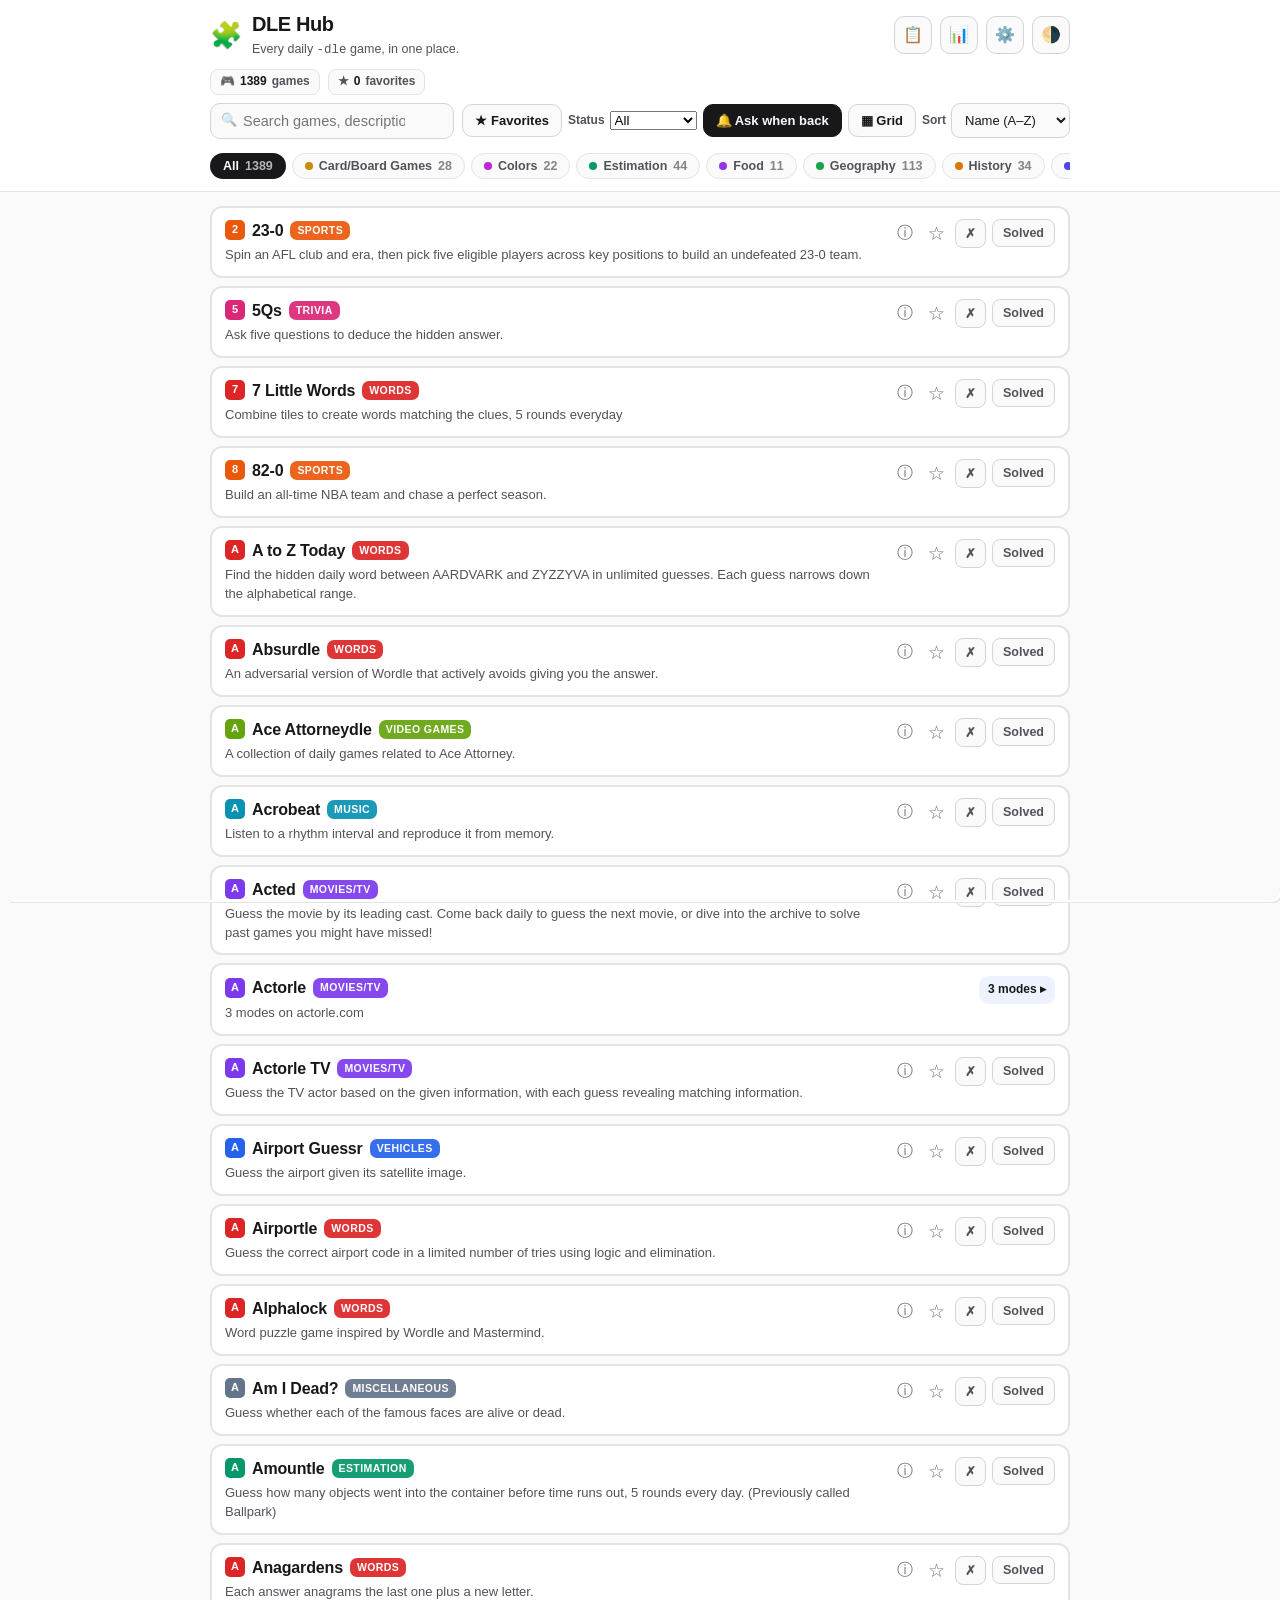
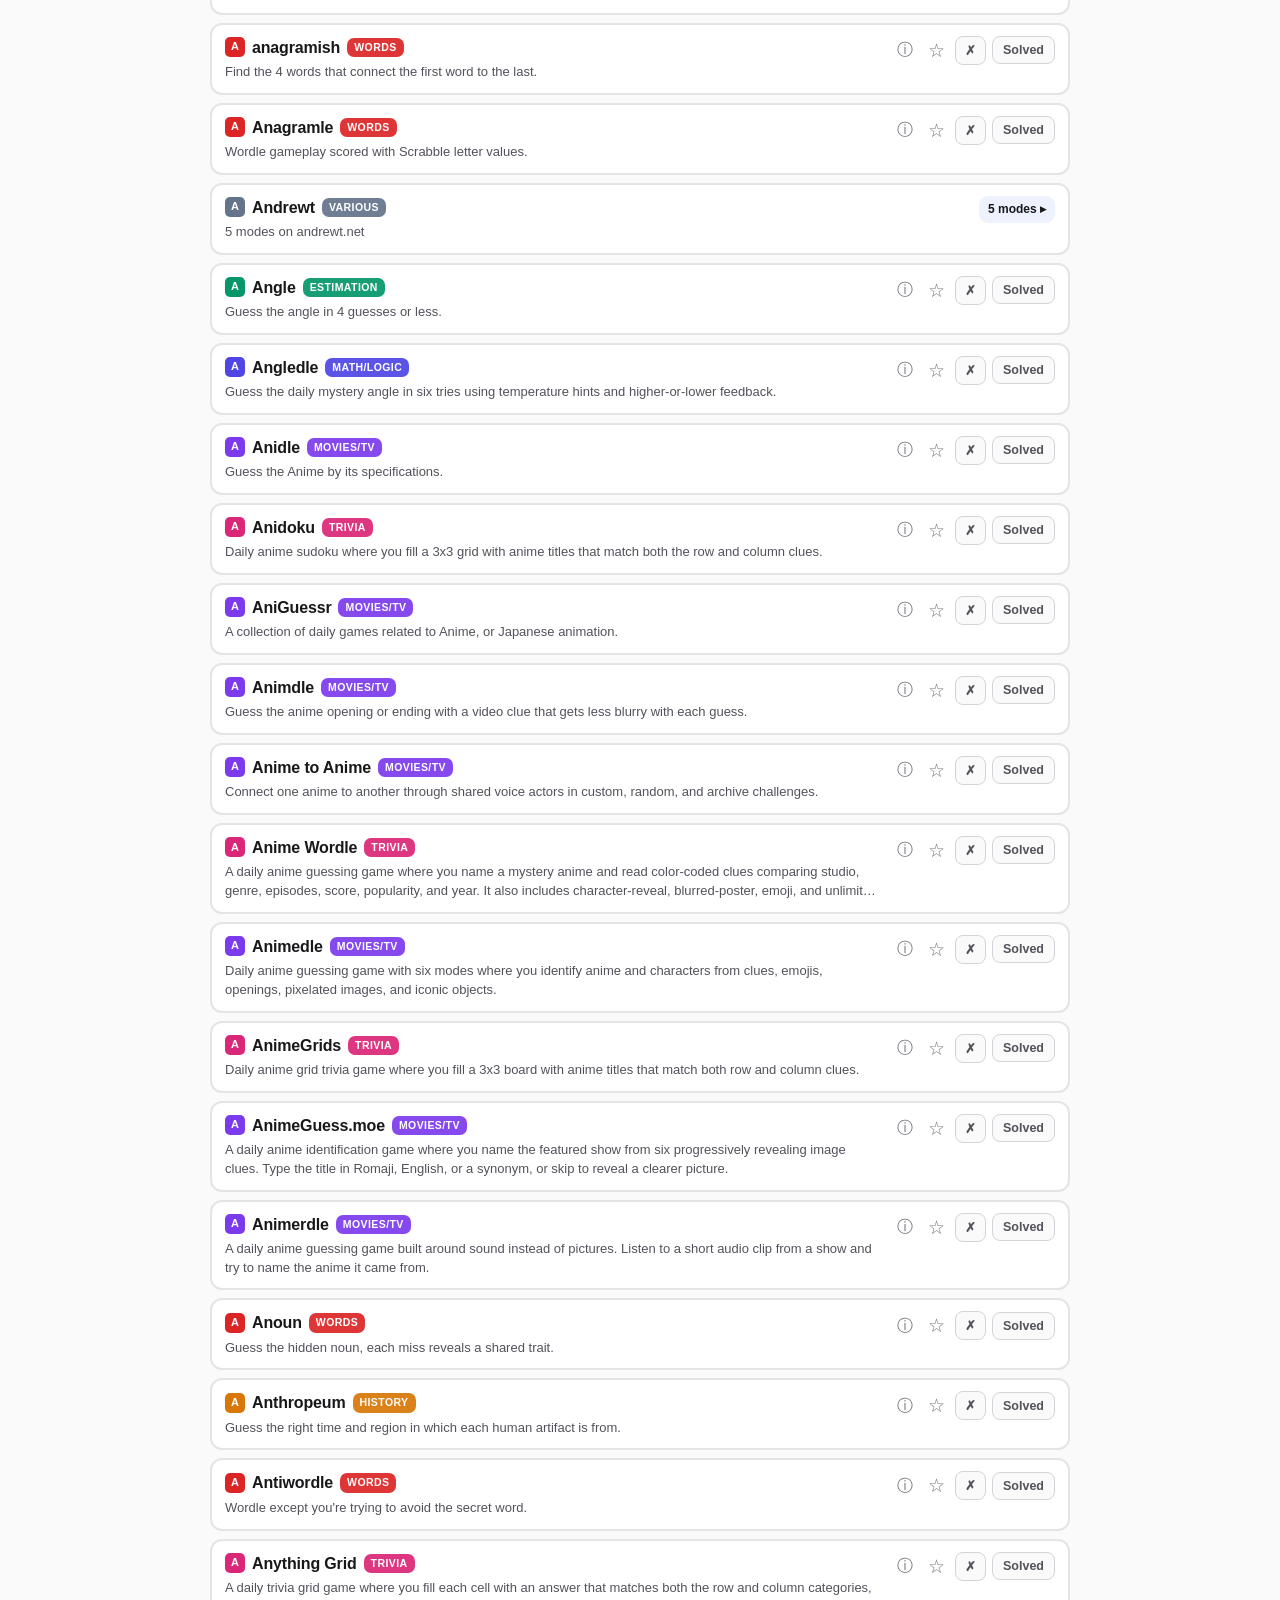
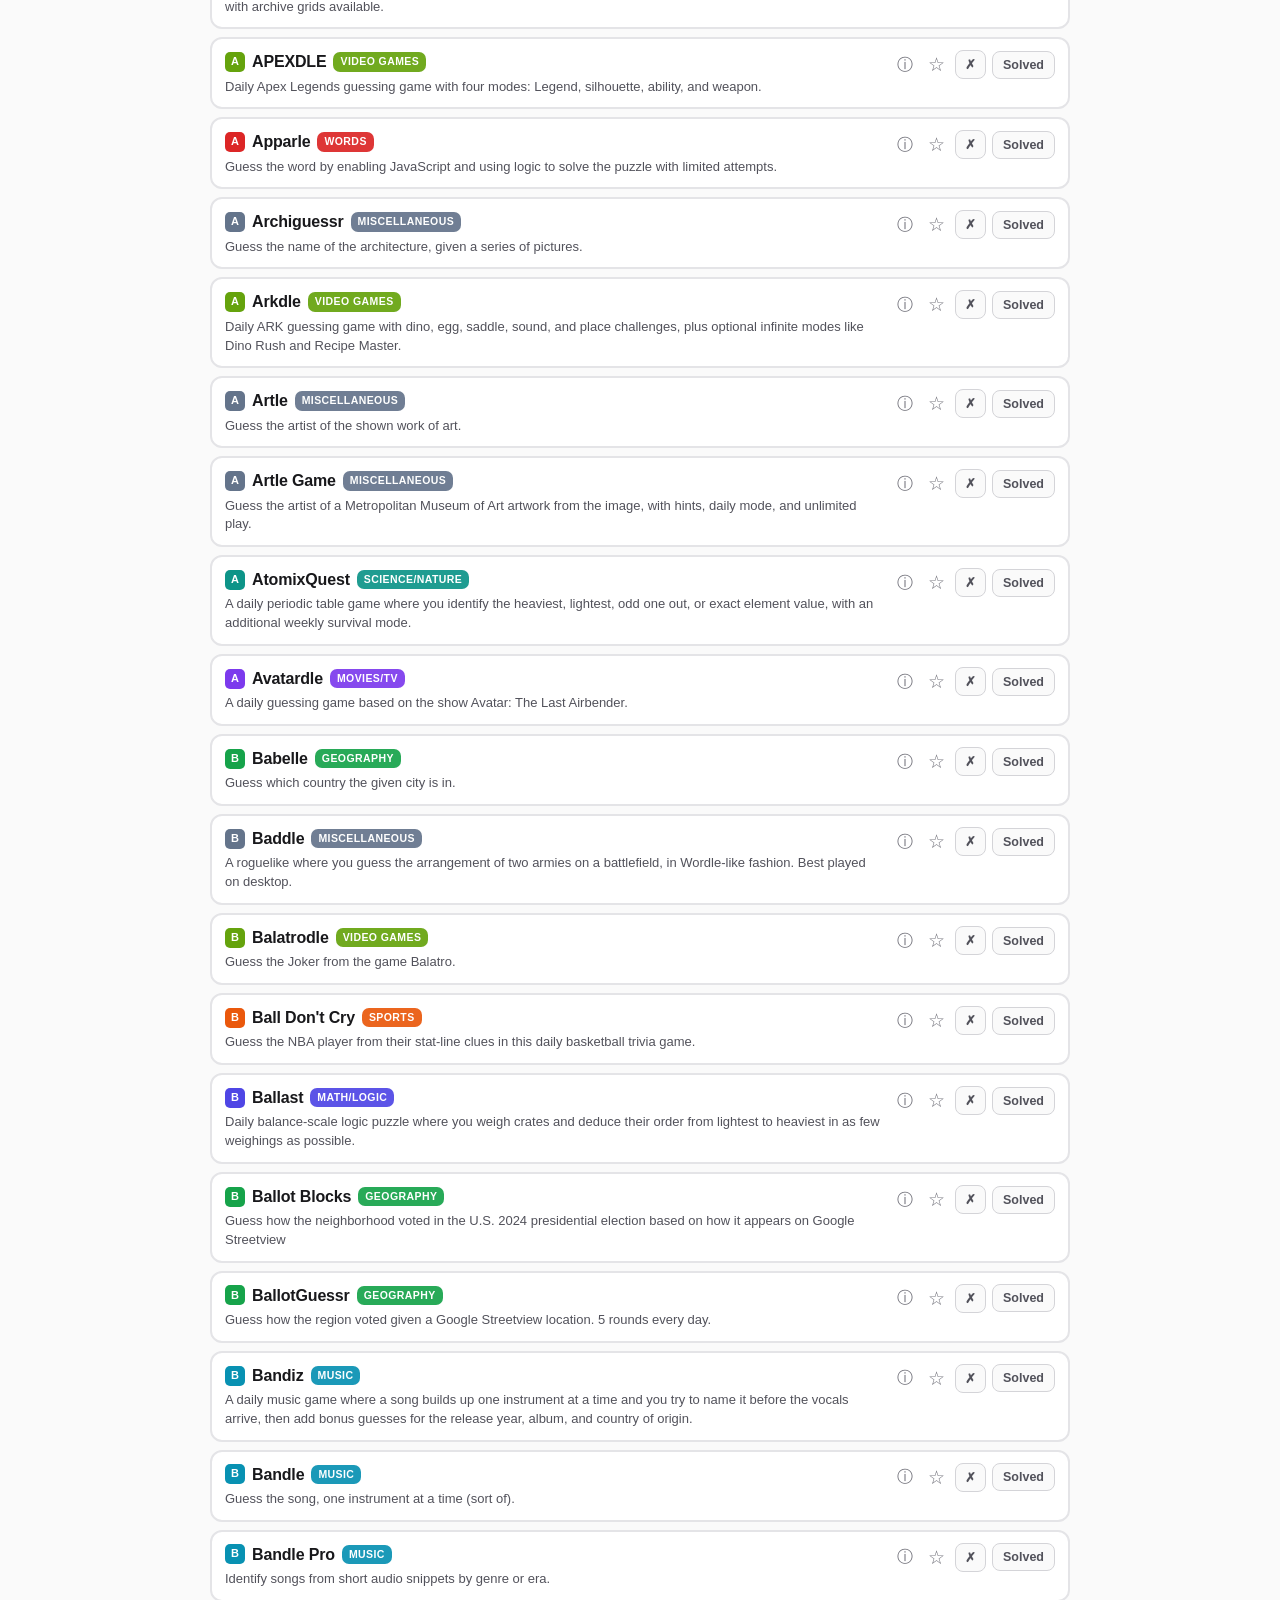
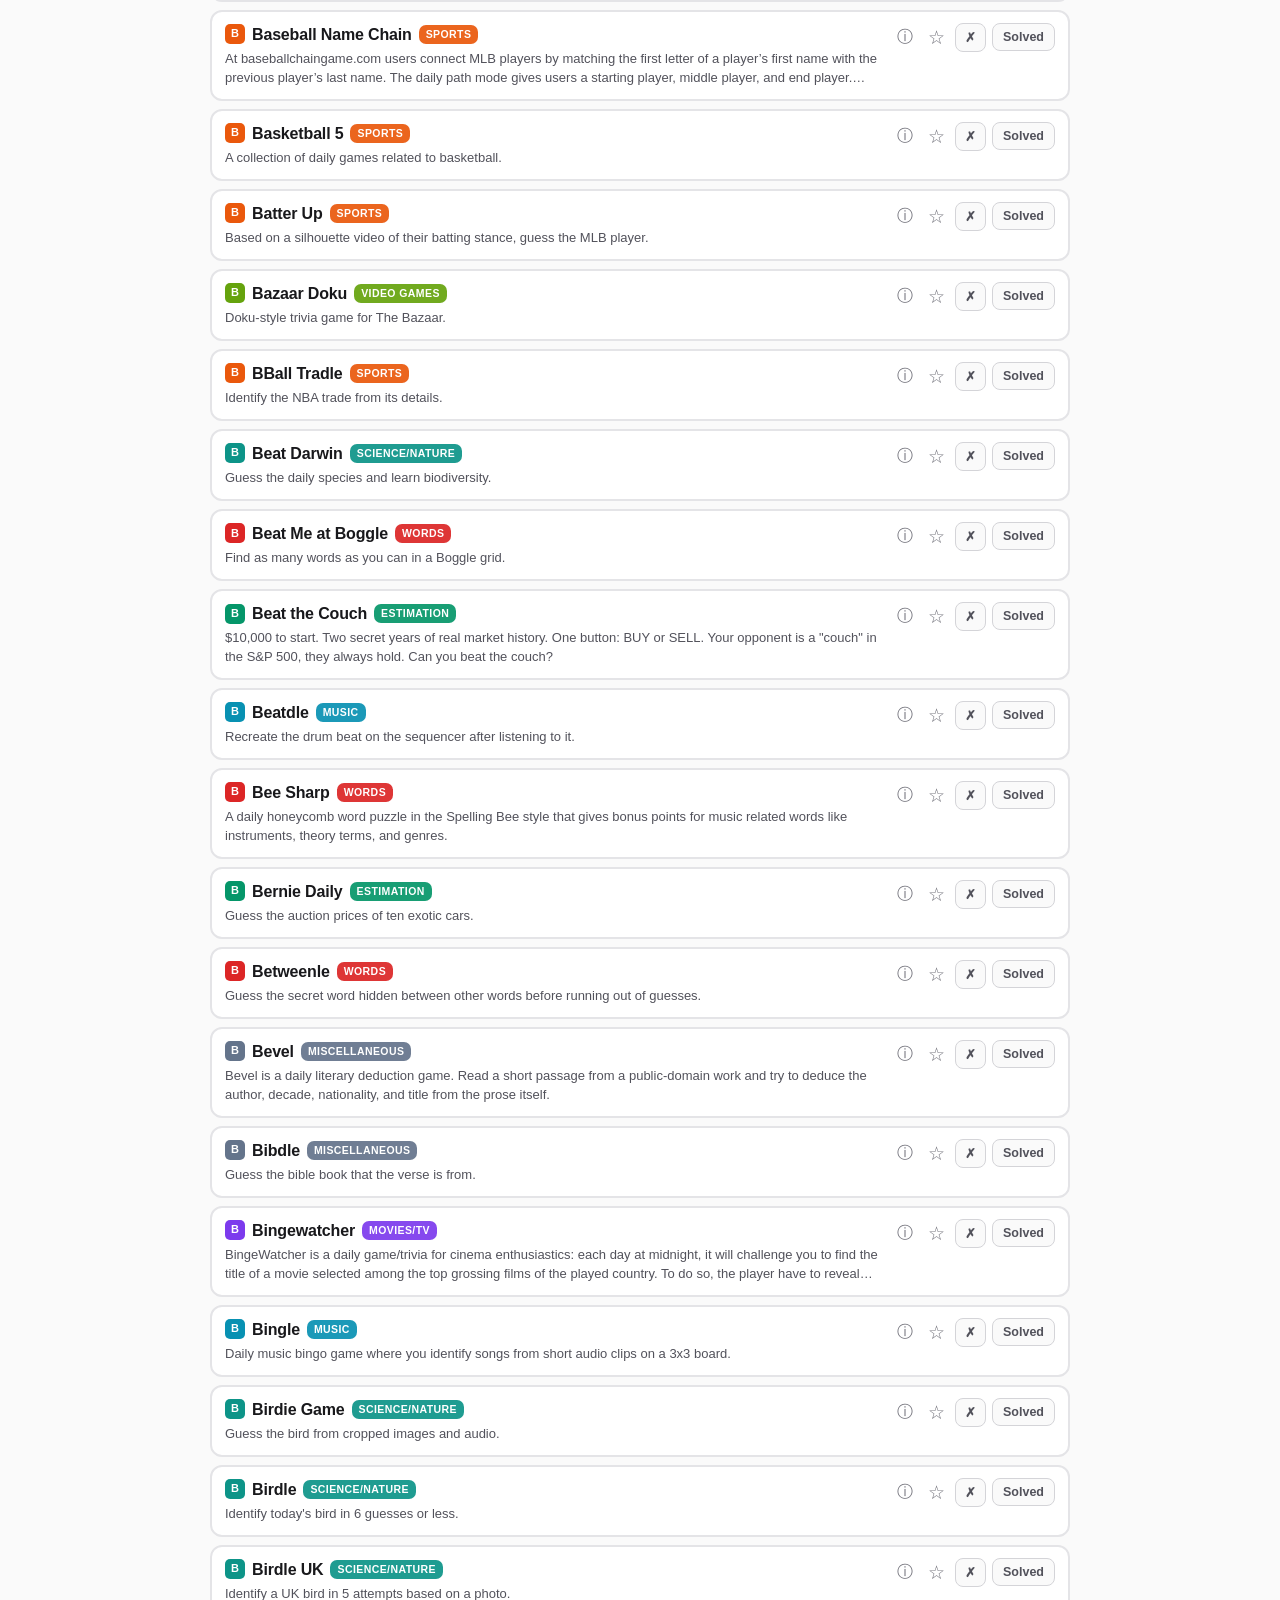
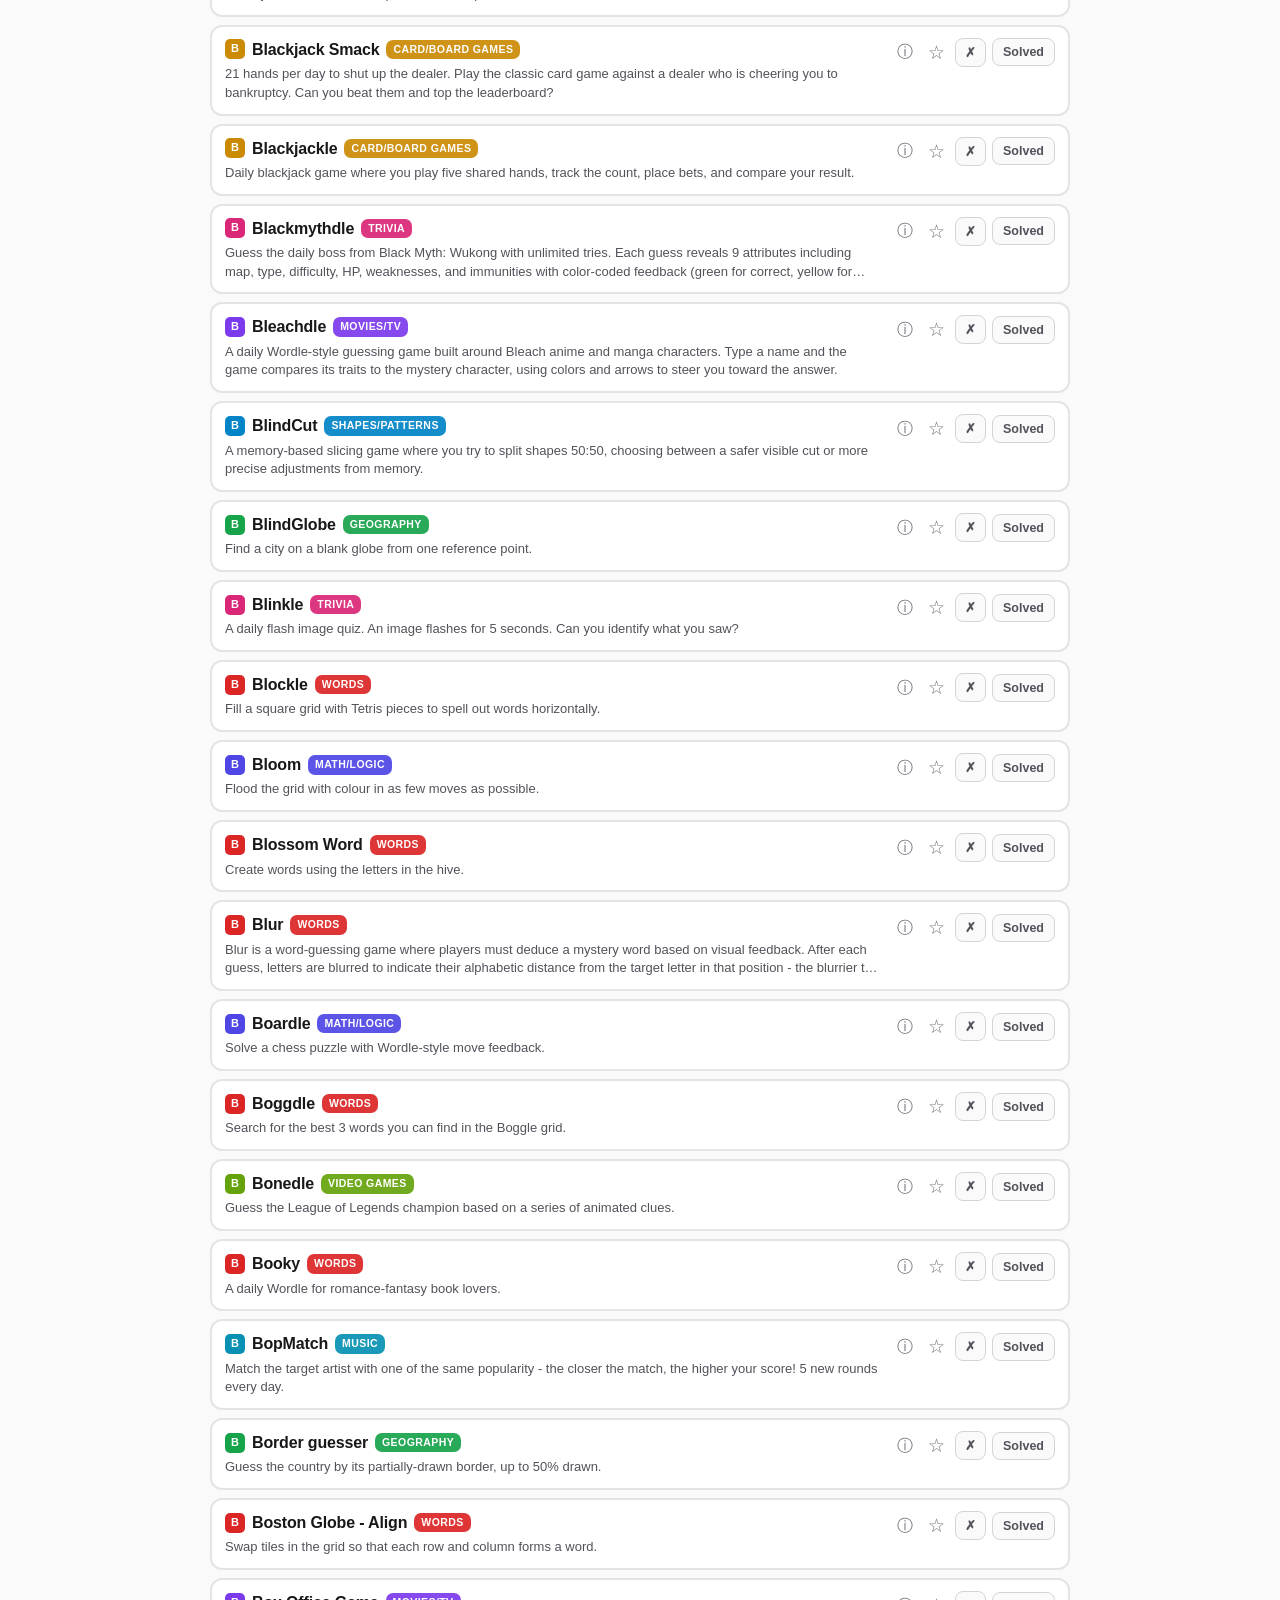
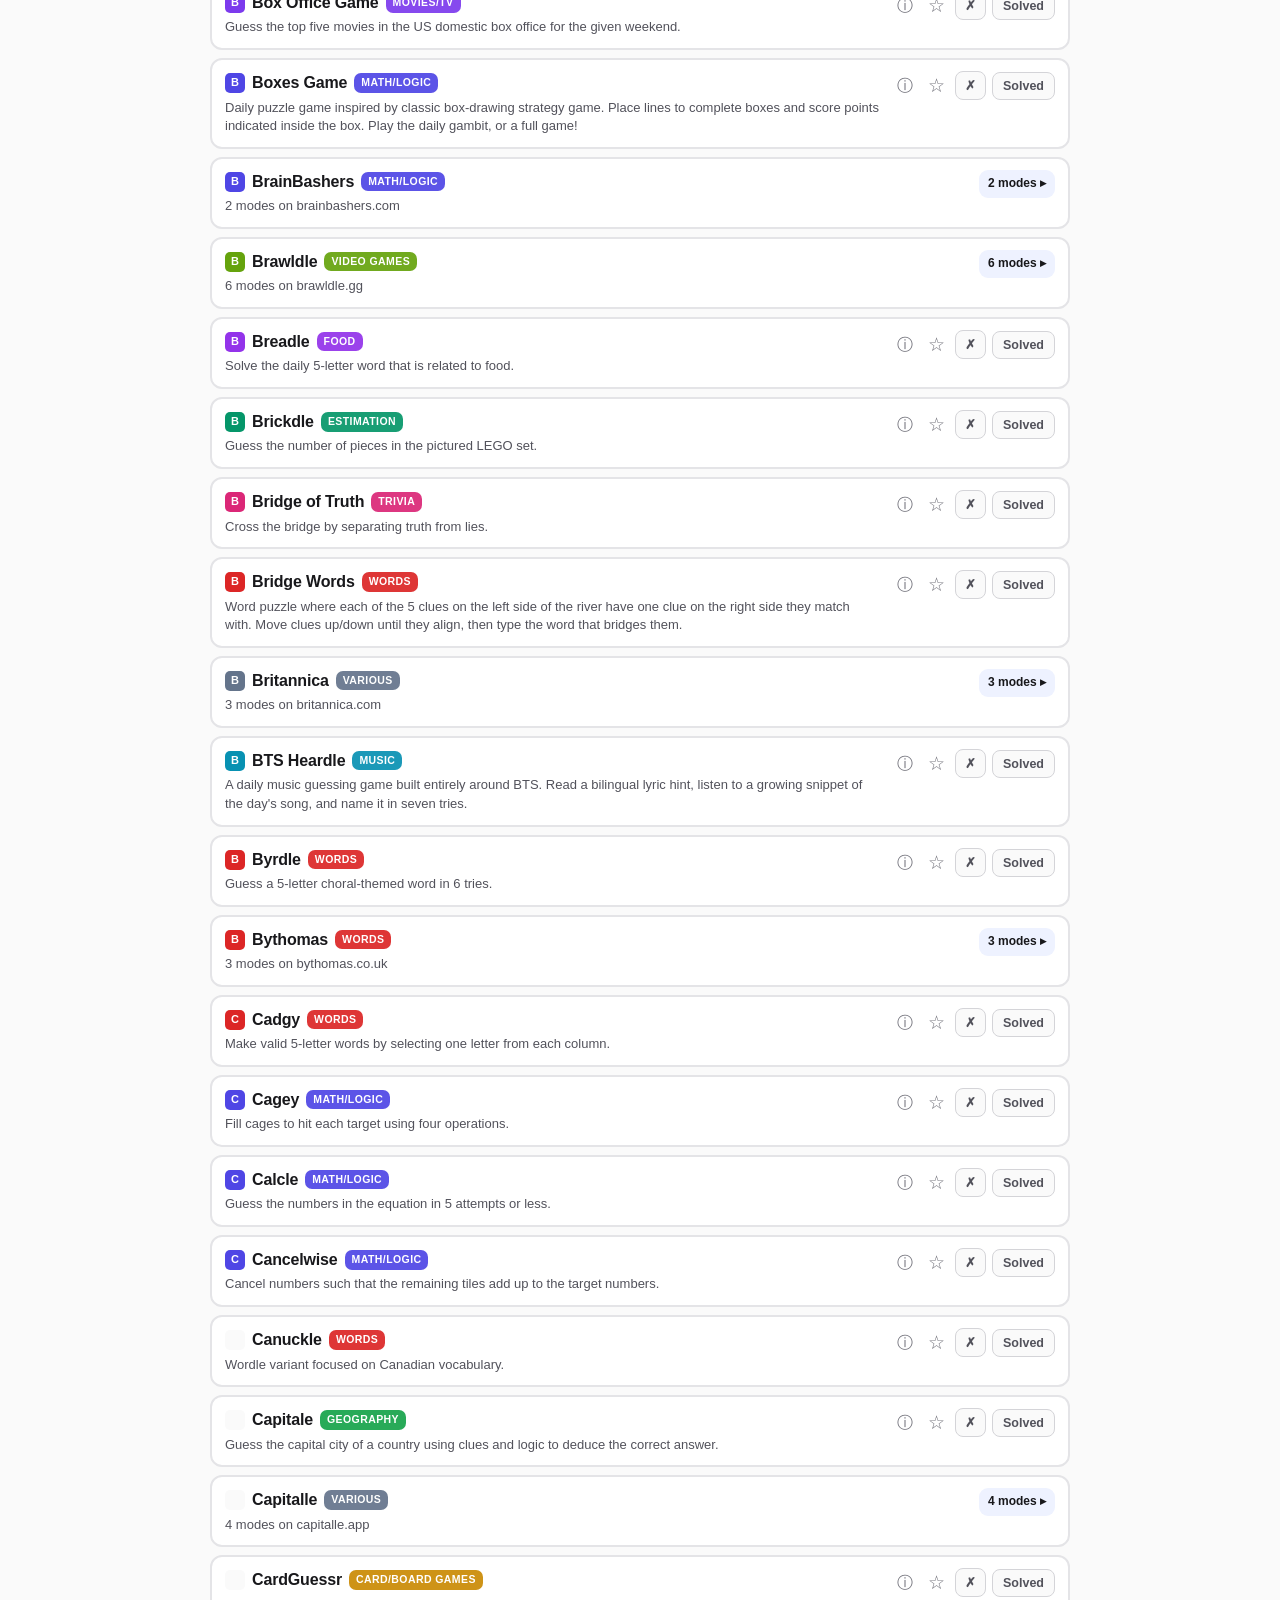
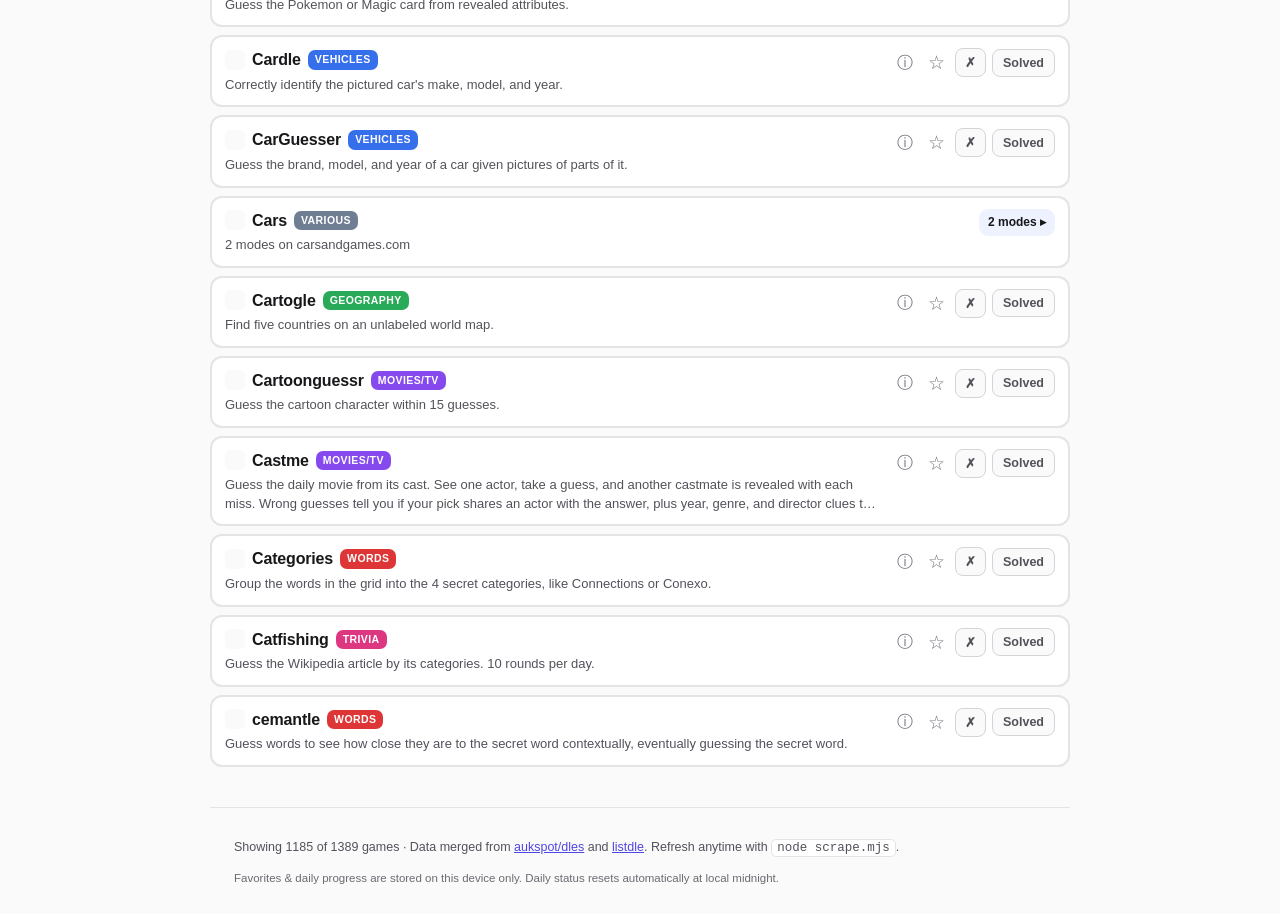
==== index.html @ a0456f0b "Add multi-mode game support and per-game result types Games with multiple internal daily modes (e.g." ====
<!DOCTYPE html>
<html lang="en" data-theme="auto">
<head>
  <meta charset="UTF-8" />
  <meta name="viewport" content="width=device-width, initial-scale=1.0" />
  <title>DLE Hub — your daily -dle games</title>
  <meta name="description" content="A searchable, favoritable hub of every daily -dle game. Track what you've played today." />
  <link rel="stylesheet" href="styles.css" />
  <link rel="icon" href="data:image/svg+xml,%3Csvg xmlns='http://www.w3.org/2000/svg' viewBox='0 0 100 100'%3E%3Ctext y='.9em' font-size='90'%3E%F0%9F%A7%A9%3C/text%3E%3C/svg%3E" />
  <!-- PWA -->
  <link rel="manifest" href="manifest.webmanifest" />
  <meta name="theme-color" content="#6d4aff" />
  <meta name="apple-mobile-web-app-capable" content="yes" />
  <meta name="apple-mobile-web-app-title" content="DLE Hub" />
  <link rel="apple-touch-icon" href="icon.svg" />
</head>
<body>
  <header class="app-header">
    <div class="header-top">
      <div class="brand">
        <span class="brand-logo">🧩</span>
        <div>
          <h1>DLE Hub</h1>
          <p class="tagline">Every daily <span class="mono">-dle</span> game, in one place.</p>
        </div>
      </div>
      <div class="header-btns">
        <button id="accountBtn" class="icon-btn" title="Account / cloud sync" aria-label="Account" style="display:none">👤</button>
        <button id="pasteResult" class="icon-btn" title="Paste a game's share text to record it" aria-label="Paste result">📋</button>
        <button id="openStats" class="icon-btn" title="Your streaks & stats" aria-label="Stats">📊</button>
        <button id="openSettings" class="icon-btn" title="Backup, import/export & shortcuts" aria-label="Settings">⚙️</button>
        <button id="themeToggle" class="icon-btn" title="Toggle light / dark" aria-label="Toggle theme">🌗</button>
      </div>
    </div>

    <div class="stats" id="stats" aria-live="polite"></div>

    <div class="toolbar">
      <div class="search-wrap">
        <span class="search-icon">🔍</span>
        <input id="search" type="search" placeholder="Search games, descriptions, categories…" autocomplete="off" spellcheck="false" />
        <button id="clearSearch" class="clear-btn" title="Clear" hidden>✕</button>
      </div>
      <div class="toggles">
        <button id="favFilter" class="toggle-btn" aria-pressed="false">★ Favorites</button>
        <button id="routineFilter" class="toggle-btn" aria-pressed="false" title="Show only your routine" hidden>🎯 Routine</button>
        <button id="playRoutine" class="toggle-btn" title="Open today's unplayed routine games" hidden>▶ Play routine</button>
        <label class="sort-wrap">
          <span>Status</span>
          <select id="statusFilter">
            <option value="all">All</option>
            <option value="todo">To-do</option>
            <option value="done">Completed</option>
          </select>
        </label>
        <button id="askReturn" class="toggle-btn" aria-pressed="true" title="When you return to this tab after opening a game, ask if you finished it">🔔 Ask when back</button>
        <button id="viewToggle" class="toggle-btn" title="Switch between list and grid" aria-label="Toggle view">▦ Grid</button>
        <label class="sort-wrap">
          <span>Sort</span>
          <select id="sort">
            <option value="name">Name (A–Z)</option>
            <option value="fav">Favorites first</option>
            <option value="popular">Most played</option>
            <option value="category">Category</option>
          </select>
        </label>
      </div>
    </div>

    <div class="chips" id="categoryChips"></div>
  </header>

  <main>
    <div id="grid" class="grid"></div>
    <div id="scrollSentinel" aria-hidden="true" hidden></div>
    <div id="emptyState" class="empty" hidden>
      <p class="empty-emoji">🕵️</p>
      <p>No games match your filters.</p>
      <button id="resetFilters" class="link-btn">Reset filters</button>
    </div>
  </main>

  <footer class="app-footer">
    <p>
      <span id="footerCount"></span> ·
      Data merged from <a href="https://dles.aukspot.com/" target="_blank" rel="noopener">aukspot/dles</a>
      and <a href="https://listdle.com/" target="_blank" rel="noopener">listdle</a>.
      Refresh anytime with <code>node scrape.mjs</code>.
    </p>
    <p class="fine">Favorites &amp; daily progress are stored on this device only. Daily status resets automatically at local midnight.</p>
  </footer>

  <!-- Generated dataset (window.GAMES_DATA). Lets the app run from file:// with no server. -->
  <script src="games.js"></script>
  <!-- Manual/scanned per-game overrides (window.GAMES_OVERRIDES): multi-mode games + result types. -->
  <script src="overrides.js"></script>
  <script src="app.js"></script>
  <!-- Optional cloud accounts + sync (no-op unless supabase-config.js is filled in). -->
  <script src="supabase-config.js"></script>
  <script type="module" src="sync.js"></script>
</body>
</html>
---- styles.css ----
/* ---------- Theme tokens (zinc/gray palette, listdle-style) ---------- */
:root {
  --bg: #fafafa;
  --bg-elev: #ffffff;
  --card: #ffffff;
  --text: #18181b;
  --text-dim: #52525b;
  --text-dimmer: #71717a;
  --border: #e4e4e7;
  --border-strong: #d4d4d8;
  --accent: #4f46e5;
  --accent-soft: #eef2ff;
  --star: #f5a623;
  --done: #16a34a;
  --done-soft: #f0fdf4;
  --col: 860px;
  --radius: 12px;
}
:root[data-theme="dark"] {
  --bg: #18181b;
  --bg-elev: #1f1f23;
  --card: #27272a;
  --text: #fafafa;
  --text-dim: #a1a1aa;
  --text-dimmer: #71717a;
  --border: #3f3f46;
  --border-strong: #52525b;
  --accent: #818cf8;
  --accent-soft: #26263a;
  --star: #ffb638;
  --done: #4ade80;
  --done-soft: #14251a;
}
@media (prefers-color-scheme: dark) {
  :root[data-theme="auto"] {
    --bg: #18181b; --bg-elev: #1f1f23; --card: #27272a;
    --text: #fafafa; --text-dim: #a1a1aa; --text-dimmer: #71717a;
    --border: #3f3f46; --border-strong: #52525b;
    --accent: #818cf8; --accent-soft: #26263a;
    --star: #ffb638; --done: #4ade80; --done-soft: #14251a;
  }
}

* { box-sizing: border-box; }
html { -webkit-text-size-adjust: 100%; }
body {
  margin: 0;
  font-family: -apple-system, BlinkMacSystemFont, "Segoe UI", Roboto, Helvetica, Arial, sans-serif;
  background: var(--bg);
  color: var(--text);
  line-height: 1.45;
  -webkit-font-smoothing: antialiased;
}
.mono { font-family: ui-monospace, SFMono-Regular, Menlo, Consolas, monospace; }

/* shared centered column */
.header-top, .stats, .toolbar, .chips, .grid, .empty { max-width: var(--col); margin-inline: auto; }

/* ---------- Header ---------- */
.app-header {
  position: sticky;
  top: 0;
  z-index: 20;
  background: var(--bg-elev); /* opaque: avoids per-frame backdrop-filter re-blur on scroll */
  border-bottom: 1px solid var(--border);
  padding: 10px clamp(12px, 4vw, 24px);
}
.header-top { display: flex; align-items: center; justify-content: space-between; gap: 12px; }
.brand { display: flex; align-items: center; gap: 10px; }
.brand-logo { font-size: 26px; line-height: 1; }
.brand h1 { margin: 0; font-size: 20px; font-weight: 800; letter-spacing: -0.02em; }
.tagline { margin: 1px 0 0; color: var(--text-dim); font-size: 12.5px; }

.stats { display: flex; flex-wrap: wrap; gap: 6px 8px; margin: 10px auto 2px; }
.stat {
  display: inline-flex; align-items: center; gap: 5px;
  background: var(--bg); border: 1px solid var(--border);
  border-radius: 8px; padding: 3px 9px; font-size: 12px; font-weight: 600; color: var(--text-dim);
}
.stat b { color: var(--text); font-variant-numeric: tabular-nums; }
.stat.progress b { color: var(--done); }

/* ---------- Toolbar ---------- */
.toolbar { display: flex; flex-wrap: wrap; gap: 8px; align-items: center; margin-top: 8px; }
.search-wrap { position: relative; flex: 1 1 240px; display: flex; align-items: center; }
.search-icon { position: absolute; left: 11px; font-size: 13px; opacity: .55; pointer-events: none; }
#search {
  width: 100%; padding: 9px 34px 9px 32px;
  border-radius: 10px; border: 1px solid var(--border-strong);
  background: var(--bg); color: var(--text); font-size: 14.5px; outline: none;
  transition: border-color .15s, box-shadow .15s;
}
#search:focus { border-color: var(--accent); box-shadow: 0 0 0 3px var(--accent-soft); }
.clear-btn {
  position: absolute; right: 7px; border: none; background: transparent; color: var(--text-dim);
  font-size: 14px; cursor: pointer; padding: 3px 6px; border-radius: 6px;
}
.clear-btn:hover { background: var(--border); }

.toggles { display: flex; gap: 6px; align-items: center; flex-wrap: wrap; }
.toggle-btn {
  border: 1px solid var(--border-strong); background: var(--bg); color: var(--text);
  padding: 8px 12px; border-radius: 10px; font-size: 13px; font-weight: 600;
  cursor: pointer; transition: all .13s; white-space: nowrap;
}
.toggle-btn:hover { border-color: var(--text-dim); }
.toggle-btn[aria-pressed="true"] { background: var(--text); border-color: var(--text); color: var(--bg); }
.sort-wrap { display: inline-flex; align-items: center; gap: 5px; font-size: 12px; color: var(--text-dim); font-weight: 600; }
#sort {
  border: 1px solid var(--border-strong); background: var(--bg); color: var(--text);
  padding: 8px 9px; border-radius: 9px; font-size: 13px; cursor: pointer;
}
.icon-btn {
  border: 1px solid var(--border-strong); background: var(--bg); border-radius: 10px;
  width: 38px; height: 38px; font-size: 16px; cursor: pointer; flex-shrink: 0;
}
.icon-btn:hover { border-color: var(--text-dim); }

/* ---------- Category chips ---------- */
.chips { display: flex; gap: 6px; overflow-x: auto; padding: 10px 0 2px; margin-top: 4px; scrollbar-width: thin; }
.chips::-webkit-scrollbar { height: 5px; }
.chips::-webkit-scrollbar-thumb { background: var(--border-strong); border-radius: 3px; }
.chip {
  border: 1px solid var(--border); background: var(--bg); color: var(--text-dim);
  padding: 5px 12px; border-radius: 999px; font-size: 12.5px; font-weight: 600;
  cursor: pointer; white-space: nowrap; transition: all .13s; display: inline-flex; align-items: center; gap: 6px;
}
.chip:hover { color: var(--text); border-color: var(--border-strong); }
.chip .dot { width: 8px; height: 8px; border-radius: 50%; flex-shrink: 0; }
.chip.active { color: #fff; border-color: transparent; }
.chip .count { opacity: .7; font-variant-numeric: tabular-nums; }

/* ---------- Grid: single centered column ---------- */
main { padding: 14px clamp(12px, 4vw, 24px) 40px; }
.grid { display: flex; flex-direction: column; gap: 8px; }

/* category group headings (shown when sorting by category) */
.group-head {
  display: flex; align-items: center; gap: 8px;
  margin: 16px 2px 2px; font-size: 13px; font-weight: 800; text-transform: uppercase;
  letter-spacing: .06em; color: var(--text-dim);
}
.group-head:first-child { margin-top: 2px; }
.group-dot { width: 10px; height: 10px; border-radius: 3px; flex-shrink: 0; }
.group-count { color: var(--text-dimmer); font-weight: 600; }

/* ---------- Card (listdle-style compact row) ---------- */
.card {
  display: flex; align-items: flex-start; gap: 12px;
  background: var(--card);
  border: 2px solid var(--border);
  border-radius: var(--radius);
  padding: 11px 13px;
  cursor: pointer;
  transition: border-color .13s, background .13s, transform .08s;
}
.card:hover { border-color: var(--border-strong); background: color-mix(in srgb, var(--card) 92%, var(--accent) 8%); }
.card:active { transform: scale(.997); }
.card.is-done { border-left-color: var(--done); background: color-mix(in srgb, var(--card) 88%, var(--done) 12%); }

.card-body { flex: 1 1 auto; min-width: 0; }
.card-line { display: flex; flex-wrap: wrap; align-items: center; gap: 7px; }
.favicon { width: 20px; height: 20px; border-radius: 5px; flex-shrink: 0; background: var(--bg); object-fit: contain; }
.favicon-fallback {
  width: 20px; height: 20px; border-radius: 5px; flex-shrink: 0;
  display: grid; place-items: center; color: #fff; font-weight: 800; font-size: 11px;
}
.card-title { font-size: 16px; font-weight: 700; letter-spacing: -0.01em; color: var(--text); }
.card-badge {
  font-size: 10.5px; font-weight: 700; text-transform: uppercase; letter-spacing: .04em;
  color: #fff; padding: 2px 7px; border-radius: 7px; opacity: .92; white-space: nowrap;
}
.card-desc {
  margin: 4px 0 0; font-size: 13px; color: var(--text-dim);
  display: -webkit-box; -webkit-line-clamp: 2; -webkit-box-orient: vertical; overflow: hidden;
}
.card-desc.empty { font-style: italic; opacity: .7; }

.card-acts { display: flex; align-items: center; gap: 6px; flex-shrink: 0; }
.star-btn {
  border: none; background: transparent; color: var(--text-dimmer);
  font-size: 19px; line-height: 1; cursor: pointer; padding: 4px; border-radius: 8px; transition: all .12s;
}
.star-btn:hover { color: var(--star); background: color-mix(in srgb, var(--star) 15%, transparent); }
.star-btn.active { color: var(--star); }
.done-btn {
  border: 1px solid var(--border-strong); background: var(--bg); color: var(--text-dim);
  border-radius: 8px; padding: 6px 10px; font-size: 12.5px; font-weight: 600; cursor: pointer;
  white-space: nowrap; transition: all .12s;
}
.done-btn:hover { border-color: var(--done); color: var(--done); }
.done-btn.active { background: var(--done); border-color: var(--done); color: #fff; }
.fail-btn {
  border: 1px solid var(--border-strong); background: var(--bg); color: var(--text-dim);
  border-radius: 8px; padding: 6px 9px; font-size: 12.5px; font-weight: 700; cursor: pointer;
  white-space: nowrap; transition: all .12s;
}
.fail-btn:hover { border-color: #ef4444; color: #ef4444; }
.fail-btn.active { background: #ef4444; border-color: #ef4444; color: #fff; }
.card.is-failed { border-color: color-mix(in srgb, #ef4444 45%, var(--border)); }
.card.is-failed::after {
  content: "✗ failed today"; position: absolute; top: 12px; right: 12px;
  background: color-mix(in srgb, #ef4444 16%, transparent); color: #ef4444;
  font-size: 11px; font-weight: 700; padding: 3px 8px; border-radius: 999px;
}
/* detail + mode fail buttons */
.btn.on-fail { background: #ef4444; border-color: #ef4444; color: #fff; }
.btn.on-routine { background: var(--accent); border-color: var(--accent); color: #fff; }
.mode-routine.on-routine { background: var(--accent); border-color: var(--accent); color: #fff; }
.mode-row.is-failed { border-color: color-mix(in srgb, #ef4444 45%, var(--border)); }
.mode-fail.on-fail { background: #ef4444; border-color: #ef4444; color: #fff; }

/* ---------- Empty / footer ---------- */
.empty { text-align: center; color: var(--text-dim); padding: 56px 20px; }
.empty-emoji { font-size: 42px; margin: 0 0 8px; }
.link-btn { background: none; border: none; color: var(--accent); font-weight: 600; cursor: pointer; font-size: 14px; }
.app-footer {
  border-top: 1px solid var(--border);
  padding: 18px clamp(12px, 4vw, 24px) 30px;
  color: var(--text-dim); font-size: 12.5px;
  max-width: var(--col); margin-inline: auto;
}
.app-footer a { color: var(--accent); }
.app-footer code { background: var(--bg-elev); border: 1px solid var(--border); padding: 1px 5px; border-radius: 5px; }
.app-footer .fine { font-size: 11.5px; opacity: .85; margin-bottom: 0; }

/* ---------- header buttons / stats bar extras ---------- */
.header-btns { display: flex; gap: 8px; }
.stat.streak { cursor: pointer; font: inherit; }
.stat.streak:hover { border-color: var(--star); }
.stat .ring { transform: rotate(-90deg); flex-shrink: 0; }
.ring-bg { fill: none; stroke: var(--border); stroke-width: 3; }
.ring-fg { fill: none; stroke: var(--done); stroke-width: 3; stroke-linecap: round; transition: stroke-dashoffset .4s ease; }

/* per-game streak flame on cards */
.card-streak {
  font-size: 11px; font-weight: 700; color: #b45309;
  background: color-mix(in srgb, #f59e0b 18%, transparent);
  padding: 2px 6px; border-radius: 7px; white-space: nowrap;
}
:root[data-theme="dark"] .card-streak, :root[data-theme="auto"] .card-streak { color: #fbbf24; }

/* per-game streak pill, shown next to the done button */
.streak-pill {
  display: inline-flex; align-items: center; gap: 2px;
  font-size: 12px; font-weight: 800; color: #b45309;
  background: color-mix(in srgb, #f59e0b 18%, transparent);
  padding: 5px 8px; border-radius: 9px; white-space: nowrap;
  font-variant-numeric: tabular-nums;
}
:root[data-theme="dark"] .streak-pill, :root[data-theme="auto"] .streak-pill { color: #fbbf24; }
.grid.view-grid .streak-pill { font-size: 11px; padding: 4px 6px; }

/* ---------- modal (stats) ---------- */
.modal-overlay {
  position: fixed; inset: 0; z-index: 90;
  background: rgba(0,0,0,.45);
  display: flex; align-items: center; justify-content: center;
  padding: 16px; opacity: 0; pointer-events: none; transition: opacity .18s;
}
.modal-overlay.show { opacity: 1; pointer-events: auto; }
.modal {
  background: var(--bg-elev); border: 1px solid var(--border-strong);
  border-radius: 16px; width: 100%; max-width: 560px; max-height: 88vh; overflow-y: auto;
  box-shadow: 0 20px 60px rgba(0,0,0,.35);
  transform: translateY(8px) scale(.99); transition: transform .18s;
}
.modal-overlay.show .modal { transform: none; }
.modal-head {
  position: sticky; top: 0; background: var(--bg-elev);
  display: flex; align-items: center; justify-content: space-between;
  padding: 16px 18px 10px; border-bottom: 1px solid var(--border);
}
.modal-head h2 { margin: 0; font-size: 18px; }
.modal-close {
  border: 1px solid var(--border-strong); background: var(--bg); color: var(--text);
  width: 32px; height: 32px; border-radius: 9px; cursor: pointer; font-size: 14px;
}
.modal-close:hover { border-color: var(--text-dim); }
.stats-body { padding: 16px 18px 20px; }

.stats-tiles { display: grid; grid-template-columns: repeat(2, 1fr); gap: 10px; }
.stats-tile {
  background: var(--card); border: 1px solid var(--border); border-radius: 12px;
  padding: 14px; display: flex; flex-direction: column; gap: 2px;
}
.st-big { font-size: 26px; font-weight: 800; letter-spacing: -.02em; }
.st-label { font-size: 12px; color: var(--text-dim); font-weight: 600; }
.stats-h { margin: 20px 0 8px; font-size: 13px; text-transform: uppercase; letter-spacing: .06em; color: var(--text-dim); }

/* heatmap */
.heatmap { display: flex; gap: 3px; overflow-x: auto; padding-bottom: 4px; }
.hm-col { display: flex; flex-direction: column; gap: 3px; }
.hm-cell { width: 13px; height: 13px; border-radius: 3px; background: var(--border); flex-shrink: 0; }
.hm-future { background: transparent; }
.hm-l0 { background: color-mix(in srgb, var(--border) 70%, transparent); }
.hm-l1 { background: color-mix(in srgb, var(--done) 35%, var(--bg)); }
.hm-l2 { background: color-mix(in srgb, var(--done) 60%, var(--bg)); }
.hm-l3 { background: color-mix(in srgb, var(--done) 80%, var(--bg)); }
.hm-l4 { background: var(--done); }
.hm-legend { display: flex; align-items: center; gap: 4px; margin-top: 8px; font-size: 11px; color: var(--text-dim); }
.hm-legend .hm-cell { width: 11px; height: 11px; }

/* guess distribution */
.guess-dist { display: flex; flex-direction: column; gap: 6px; margin: 0 18px; }
.gd-row { display: flex; align-items: center; gap: 10px; }
.gd-num { width: 18px; text-align: center; font-weight: 800; font-size: 13px; color: var(--text-dim); flex-shrink: 0; }
.gd-track { flex: 1; display: flex; }
.gd-bar {
  background: var(--accent); color: #fff; border-radius: 6px;
  min-width: 26px; padding: 3px 8px; text-align: right;
  font-size: 12px; font-weight: 800; font-variant-numeric: tabular-nums;
  transition: width .4s ease;
}
.gd-bar.gd-empty { background: var(--border); color: var(--text-dim); min-width: 26px; }
.guess-entry { display: flex; align-items: center; gap: 8px; margin: 10px 18px 0; font-size: 13px; color: var(--text-dim); }
.guess-entry label { font-weight: 600; }
.guess-input {
  width: 70px; border: 1px solid var(--border-strong); background: var(--bg); color: var(--text);
  border-radius: 9px; padding: 7px 9px; font-size: 14px;
}
.guess-input:focus { outline: none; border-color: var(--accent); box-shadow: 0 0 0 3px var(--accent-soft); }

/* top games */
.top-games { list-style: none; margin: 0; padding: 0; display: flex; flex-direction: column; gap: 4px; }
.top-games li { display: flex; align-items: center; gap: 9px; padding: 8px 10px; background: var(--card); border: 1px solid var(--border); border-radius: 10px; }
.tg-dot { width: 9px; height: 9px; border-radius: 50%; flex-shrink: 0; }
.tg-name { font-weight: 600; font-size: 14px; flex: 1; min-width: 0; overflow: hidden; text-overflow: ellipsis; white-space: nowrap; }
.tg-count { font-variant-numeric: tabular-nums; color: var(--text-dim); font-weight: 700; font-size: 13px; }
.stats-empty { color: var(--text-dim); font-size: 14px; text-align: center; padding: 12px; }

@media (max-width: 420px) { .stats-tiles { grid-template-columns: 1fr; } }

/* ---------- card thumbnail (grid view only) ---------- */
.card-thumb { display: none; }

/* ---------- grid / gallery view ---------- */
.grid.view-grid {
  display: grid;
  grid-template-columns: repeat(auto-fill, minmax(200px, 1fr));
  gap: 12px;
}
.grid.view-grid .card {
  flex-direction: column;
  align-items: stretch;
  gap: 0;
  padding: 0;
  overflow: hidden;
}
.grid.view-grid .card-thumb {
  display: block;
  width: 100%;
  aspect-ratio: 16 / 9;
  min-height: 108px;
  background-size: cover;
  background-position: center;
  border-bottom: 1px solid var(--border);
}
.grid.view-grid .card-body { padding: 10px 12px 4px; }
.grid.view-grid .card-title { font-size: 15px; }
.grid.view-grid .card-acts { padding: 4px 10px 9px; margin-top: auto; }
.grid.view-grid .group-head { grid-column: 1 / -1; }
.grid.view-grid .card.is-done { border-left-width: 2px; }

/* ---------- hub (multi-mode) cards ---------- */
.hub-card { cursor: pointer; }
.hub-card::before {
  content: ""; position: absolute; inset: 0; border-radius: inherit; pointer-events: none;
  box-shadow: 3px 3px 0 -1px var(--card), 4px 4px 0 -1px var(--border); /* stacked-cards hint */
}
.hub-count {
  font-size: 12px; font-weight: 700; color: var(--accent);
  background: var(--accent-soft); padding: 5px 9px; border-radius: 9px; white-space: nowrap;
}
:root[data-theme="dark"] .hub-count, :root[data-theme="auto"] .hub-count { color: var(--text); }

/* ---------- mode list (inside hub detail) ---------- */
.mode-list { display: flex; flex-direction: column; gap: 8px; margin: 12px 18px 4px; }
.mode-row {
  display: flex; align-items: center; gap: 10px;
  border: 1px solid var(--border); background: var(--card); border-radius: 11px; padding: 9px 11px;
}
.mode-row.is-done { border-color: color-mix(in srgb, var(--done) 45%, var(--border)); }
.mode-ico { width: 24px; height: 24px; border-radius: 6px; flex-shrink: 0; object-fit: contain; }
.mode-info { display: flex; flex-direction: column; min-width: 0; flex: 1; }
.mode-name { font-weight: 700; font-size: 14px; overflow: hidden; text-overflow: ellipsis; white-space: nowrap; }
.mode-sub { font-size: 12px; color: var(--text-dim); }
.mode-fav.on { color: var(--star); border-color: var(--star); background: color-mix(in srgb, var(--star) 12%, var(--bg)); }
.mode-done.on-done { color: var(--done); border-color: var(--done); background: var(--done-soft); }
.mode-play { padding: 7px 12px; flex-shrink: 0; }

/* ---------- info button on cards ---------- */
.info-btn {
  border: none; background: transparent; color: var(--text-dimmer);
  font-size: 16px; line-height: 1; cursor: pointer; padding: 4px 5px; border-radius: 8px; transition: all .12s;
}
.info-btn:hover { color: var(--accent); background: var(--accent-soft); }

/* ---------- generic modal body ---------- */
.modal-body { padding: 0 0 18px; }

/* generic buttons */
.btn {
  border: 1px solid var(--border-strong); background: var(--bg); color: var(--text);
  border-radius: 10px; padding: 9px 14px; font-size: 14px; font-weight: 600; cursor: pointer;
  transition: all .12s; white-space: nowrap;
}
.btn:hover { border-color: var(--text-dim); }
.btn-primary { background: var(--accent); border-color: var(--accent); color: #fff; }
.btn-primary:hover { filter: brightness(1.05); }
.btn.on { border-color: var(--star); color: var(--star); }
.btn.on-done { background: var(--done); border-color: var(--done); color: #fff; }

/* ---------- game detail modal ---------- */
.detail-banner {
  height: 160px; background-size: cover; background-position: center;
  border-bottom: 1px solid var(--border);
}
.detail-subhead { display: flex; align-items: center; gap: 12px; padding: 12px 18px 0; }
.detail-ico.sm { width: 34px; height: 34px; }
.detail-subhead .detail-cat { color: var(--text-dim); }
.detail-subhead .detail-streak { color: #b45309; background: color-mix(in srgb, #f59e0b 18%, transparent); }
:root[data-theme="dark"] .detail-subhead .detail-streak,
:root[data-theme="auto"] .detail-subhead .detail-streak { color: #fbbf24; }
.detail-hero {
  display: flex; align-items: center; gap: 14px;
  padding: 20px 18px; margin: 0 0 4px; color: #fff;
}
.detail-ico { width: 52px; height: 52px; border-radius: 12px; background: rgba(255,255,255,.9); object-fit: contain; padding: 4px; flex-shrink: 0; }
.detail-fallback { display: grid; place-items: center; color: #fff; background: rgba(0,0,0,.2)!important; font-size: 26px; font-weight: 800; padding: 0; }
.detail-hero-txt { display: flex; flex-direction: column; gap: 5px; }
.detail-cat { font-size: 12px; font-weight: 800; text-transform: uppercase; letter-spacing: .06em; opacity: .95; }
.detail-streak { font-size: 12px; font-weight: 700; background: rgba(0,0,0,.22); padding: 3px 9px; border-radius: 999px; width: max-content; }
.detail-desc { margin: 12px 18px 0; font-size: 15px; color: var(--text); line-height: 1.5; }
.detail-desc.empty { font-style: italic; color: var(--text-dim); }
.detail-meta { display: flex; flex-wrap: wrap; gap: 6px 16px; margin: 12px 18px 0; font-size: 13px; color: var(--text-dim); }
.detail-gamestats { display: flex; gap: 8px; margin: 14px 18px 0; }
.gs-tile { flex: 1; background: var(--card); border: 1px solid var(--border); border-radius: 11px; padding: 11px 8px; text-align: center; }
.gs-tile b { display: block; font-size: 20px; font-weight: 800; letter-spacing: -.02em; }
.gs-tile span { font-size: 11px; color: var(--text-dim); font-weight: 600; }
.detail-actions { display: flex; flex-wrap: wrap; gap: 8px; margin: 16px 18px 0; }
.modal-body .stats-h, .detail-desc, .detail-meta, .detail-actions, .settings-note, .settings-row, .shortcuts, .import-result, .link-out, .related { margin-left: 18px; margin-right: 18px; }
.related { display: grid; grid-template-columns: repeat(auto-fill, minmax(130px, 1fr)); gap: 8px; }
.rel {
  display: flex; align-items: center; gap: 8px; text-align: left;
  border: 1px solid var(--border); background: var(--card); color: var(--text);
  border-radius: 10px; padding: 8px 10px; cursor: pointer; transition: all .12s; min-width: 0;
}
.rel:hover { border-color: var(--accent); }
.rel img, .rel-fb { width: 20px; height: 20px; border-radius: 5px; flex-shrink: 0; object-fit: contain; }
.rel-fb { display: grid; place-items: center; color: #fff; font-weight: 800; font-size: 11px; }
.rel-name { font-size: 13px; font-weight: 600; overflow: hidden; text-overflow: ellipsis; white-space: nowrap; }

/* ---------- settings / backup ---------- */
.settings-note { font-size: 13.5px; color: var(--text-dim); line-height: 1.5; margin-top: 0; }
.settings-row { display: flex; flex-wrap: wrap; gap: 8px; }
.import-result { font-size: 13px; color: var(--done); font-weight: 600; min-height: 4px; margin: 8px 18px 0; }
.link-out { display: flex; flex-direction: column; gap: 6px; margin-top: 10px; }
.link-out input {
  width: 100%; border: 1px solid var(--border-strong); background: var(--bg); color: var(--text);
  border-radius: 9px; padding: 9px 10px; font-size: 12px; font-family: ui-monospace, Menlo, Consolas, monospace;
}
.link-note { font-size: 12px; color: var(--text-dim); margin: 0; }
.sync-email {
  flex: 1; min-width: 180px;
  border: 1px solid var(--border-strong); background: var(--bg); color: var(--text);
  border-radius: 10px; padding: 9px 12px; font-size: 14px;
}
.sync-email:focus { outline: none; border-color: var(--accent); box-shadow: 0 0 0 3px var(--accent-soft); }
.sync-fields { display: flex; flex-direction: column; gap: 8px; margin: 0 18px; }
.paste-input {
  display: block; width: calc(100% - 36px); margin: 4px 18px 0; resize: vertical;
  border: 1px solid var(--border-strong); background: var(--bg); color: var(--text);
  border-radius: 11px; padding: 10px 12px; font-size: 14px;
  font-family: ui-monospace, SFMono-Regular, Menlo, Consolas, monospace;
}
.paste-input:focus { outline: none; border-color: var(--accent); box-shadow: 0 0 0 3px var(--accent-soft); }
.paste-preview { margin: 8px 18px 0; font-size: 13px; font-weight: 600; color: var(--accent); min-height: 4px; }
.res-preview { margin: 8px 18px 0; font-size: 13px; font-weight: 600; color: var(--accent); min-height: 4px; }
.res-editor { display: flex; flex-wrap: wrap; align-items: center; gap: 8px; margin: 10px 18px 0; }
.res-solved.active { background: var(--done); border-color: var(--done); color: #fff; }
.res-failed.active { background: #ef4444; border-color: #ef4444; color: #fff; }
.res-g { font-size: 13px; color: var(--text-dim); font-weight: 600; display: inline-flex; align-items: center; gap: 6px; }
.res-g .guess-input { width: 64px; }
.res-g .guess-input:disabled { opacity: .5; }
.magic-alt { display: block; margin: 10px 18px 0; font-size: 13px; text-align: left; }
.shortcuts { list-style: none; padding: 0; display: flex; flex-direction: column; gap: 8px; }
.shortcuts li { display: flex; align-items: center; gap: 8px; font-size: 14px; color: var(--text-dim); }
.shortcuts kbd {
  background: var(--card); border: 1px solid var(--border-strong); border-bottom-width: 2px;
  border-radius: 6px; padding: 2px 8px; font-size: 12px; font-weight: 700; color: var(--text);
  font-family: ui-monospace, Menlo, Consolas, monospace;
}
.shortcuts span { color: var(--text); }

.card:focus-visible { outline: 2px solid var(--accent); outline-offset: 2px; }

/* ---------- "Did you finish?" return prompt ---------- */
.finish-prompt {
  position: fixed;
  left: 50%;
  bottom: 22px;
  transform: translate(-50%, 140%);
  z-index: 100;
  display: flex;
  align-items: center;
  gap: 12px;
  max-width: min(440px, calc(100vw - 24px));
  background: var(--card);
  border: 1px solid var(--border-strong);
  border-radius: 14px;
  padding: 12px 14px;
  box-shadow: 0 10px 40px rgba(0, 0, 0, 0.28);
  opacity: 0;
  pointer-events: none;
  transition: transform .28s cubic-bezier(.2,.9,.3,1), opacity .2s;
}
.finish-prompt.show { transform: translate(-50%, 0); opacity: 1; pointer-events: auto; }
.fp-ico { width: 26px; height: 26px; border-radius: 6px; flex-shrink: 0; object-fit: contain; }
.fp-fallback { display: grid; place-items: center; color: #fff; font-weight: 800; font-size: 13px; }
.fp-text { display: flex; flex-direction: column; line-height: 1.25; min-width: 0; }
.fp-q { font-size: 12px; color: var(--text-dim); }
.fp-name { font-size: 15px; font-weight: 700; white-space: nowrap; overflow: hidden; text-overflow: ellipsis; }
.fp-acts { display: flex; gap: 6px; margin-left: auto; flex-shrink: 0; }
.fp-yes, .fp-no {
  border: 1px solid var(--border-strong); border-radius: 9px;
  padding: 8px 12px; font-size: 13px; font-weight: 700; cursor: pointer; white-space: nowrap;
  background: var(--bg); color: var(--text); transition: all .12s;
}
.fp-yes { background: var(--done); border-color: var(--done); color: #fff; }
.fp-yes:hover { filter: brightness(1.05); }
.fp-no:hover { border-color: var(--text-dim); }

@media (max-width: 560px) {
  .toggles { width: 100%; }
  .sort-wrap { margin-left: auto; }
  .done-btn { padding: 6px 8px; }
  .finish-prompt { left: 12px; right: 12px; transform: translateY(140%); max-width: none; }
  .finish-prompt.show { transform: translateY(0); }
}
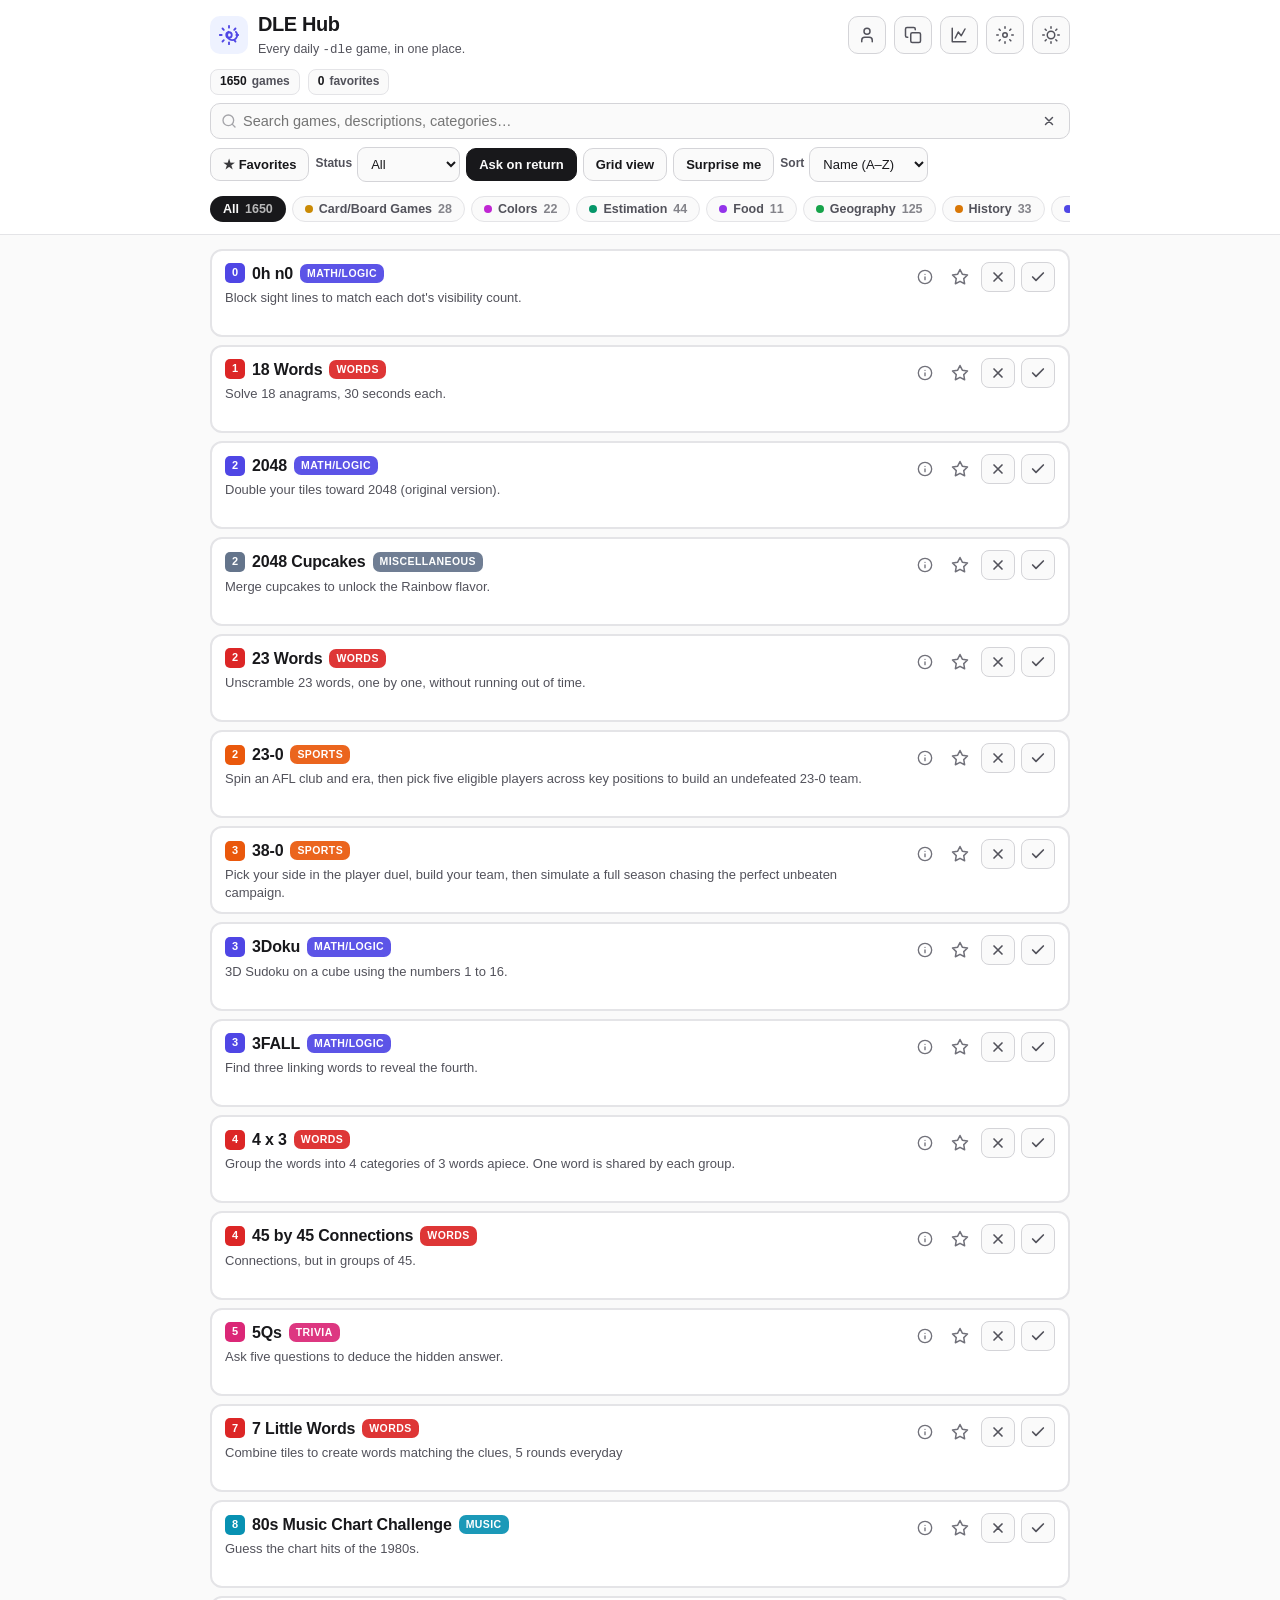
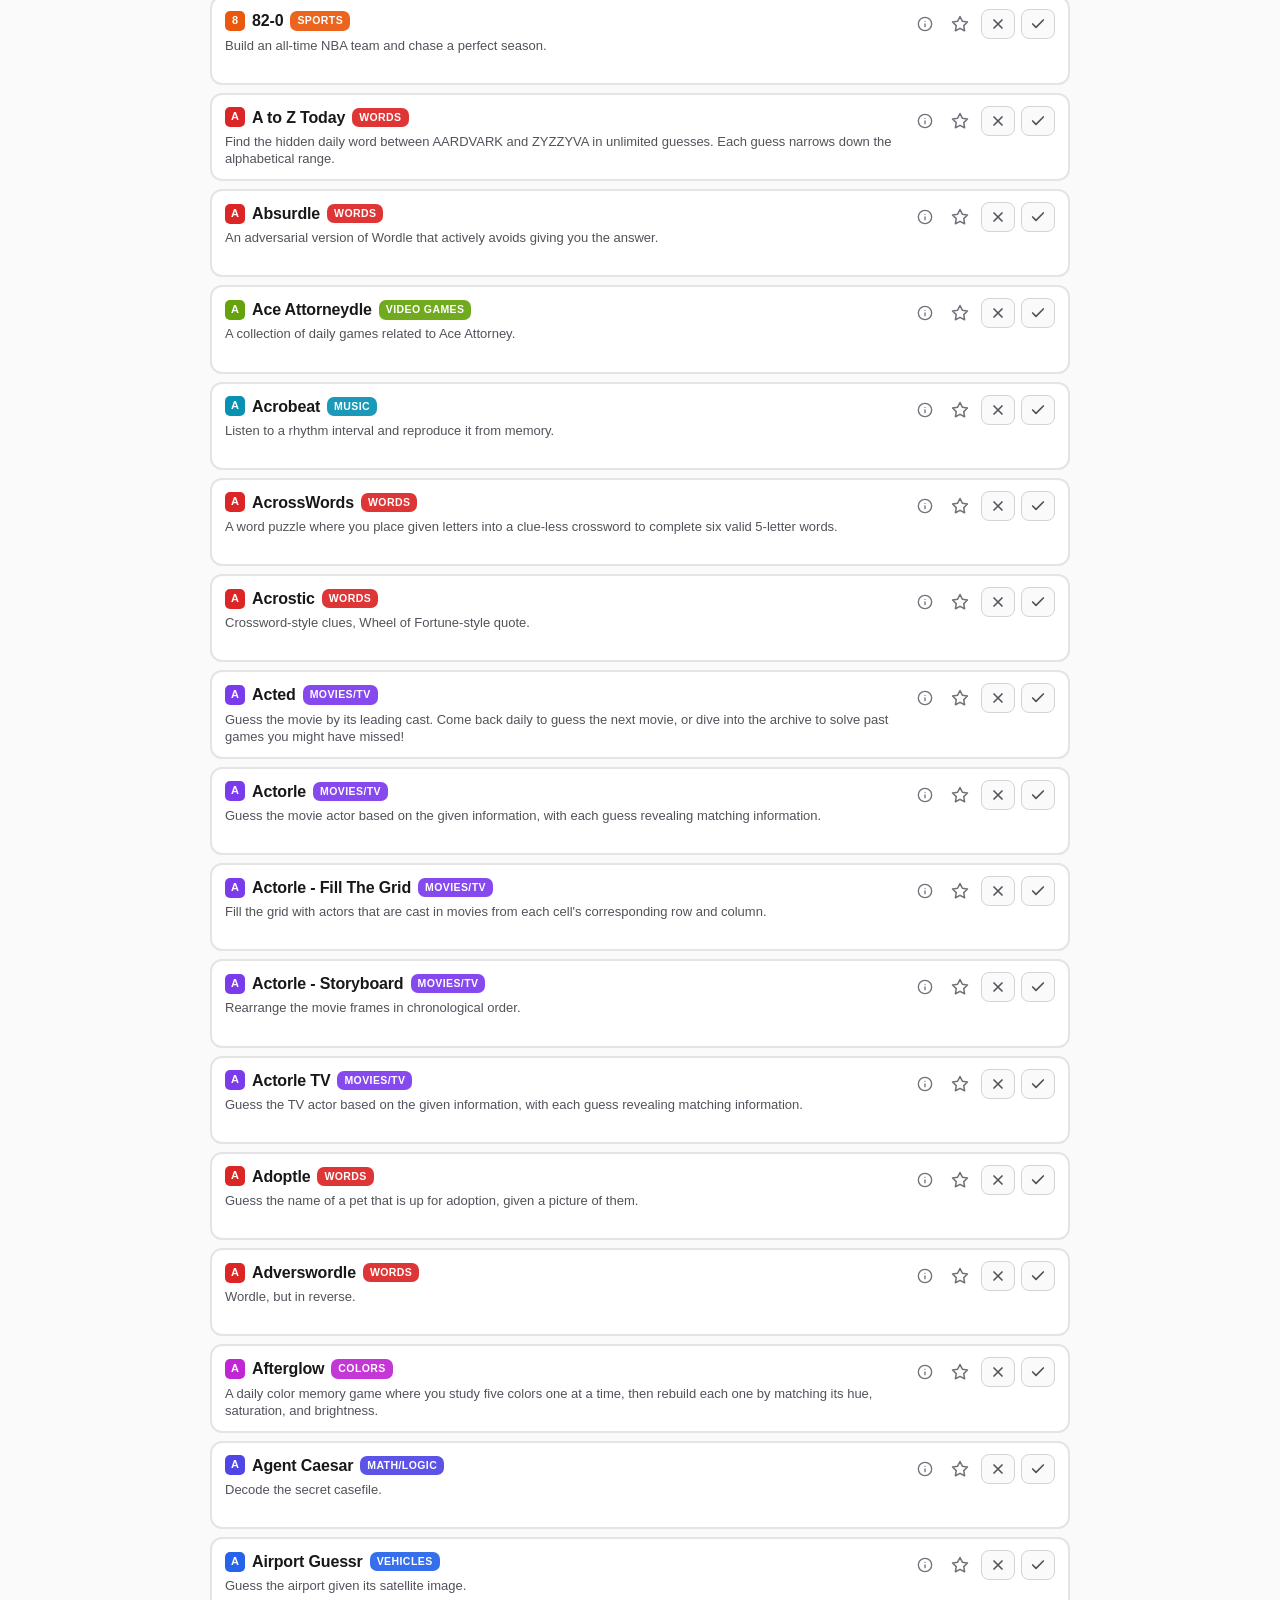
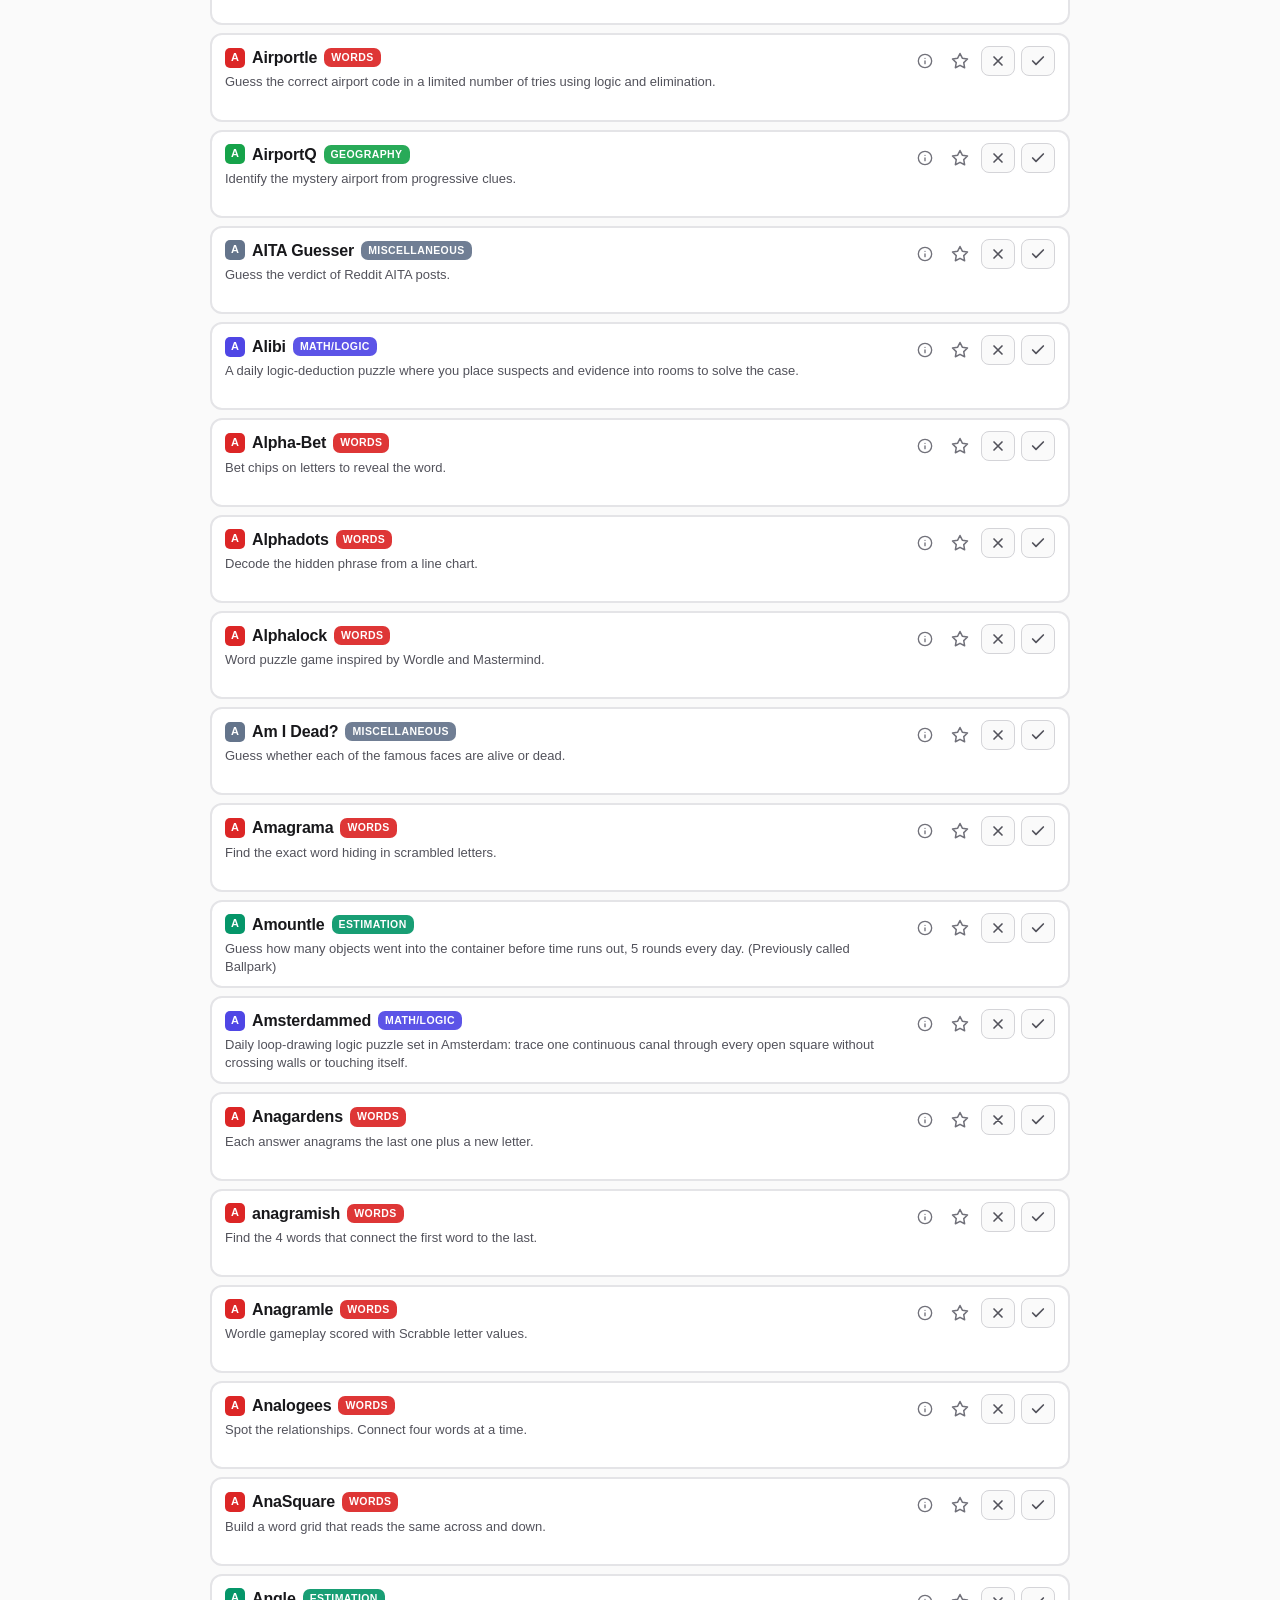
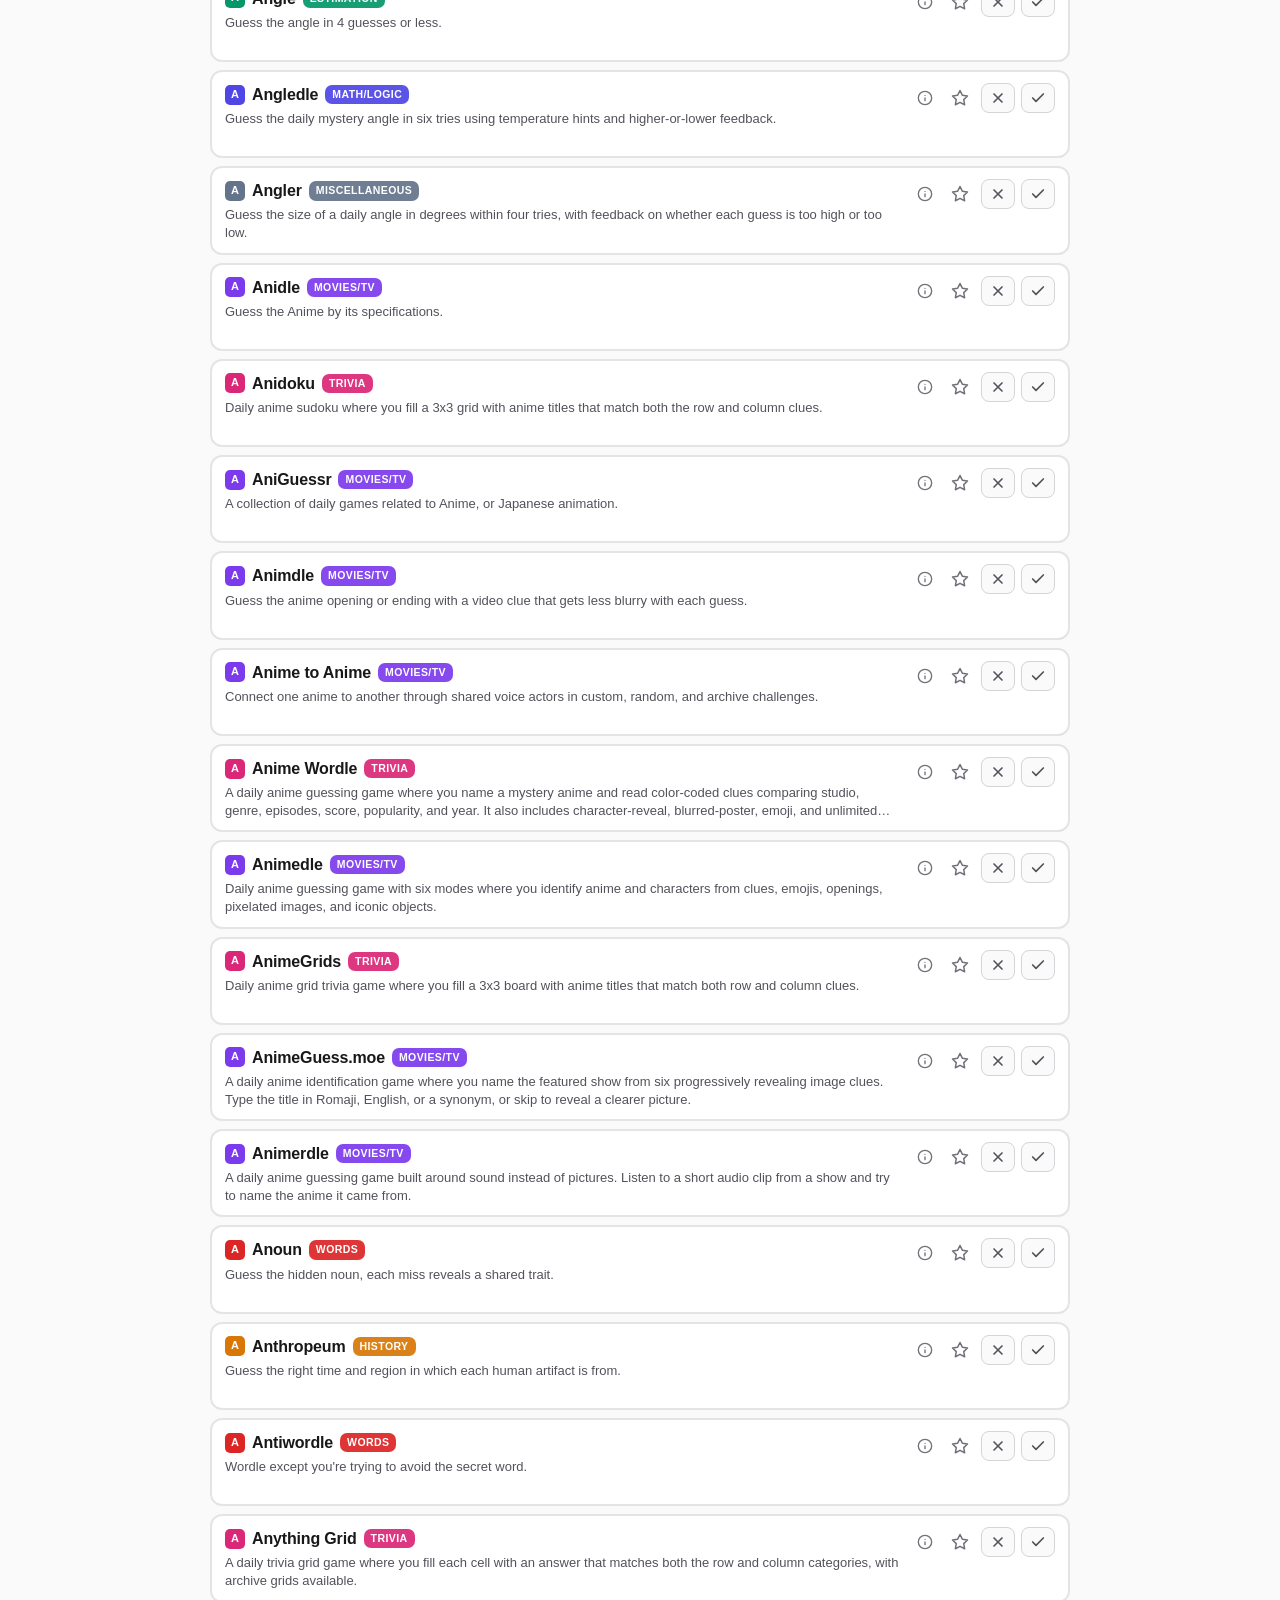
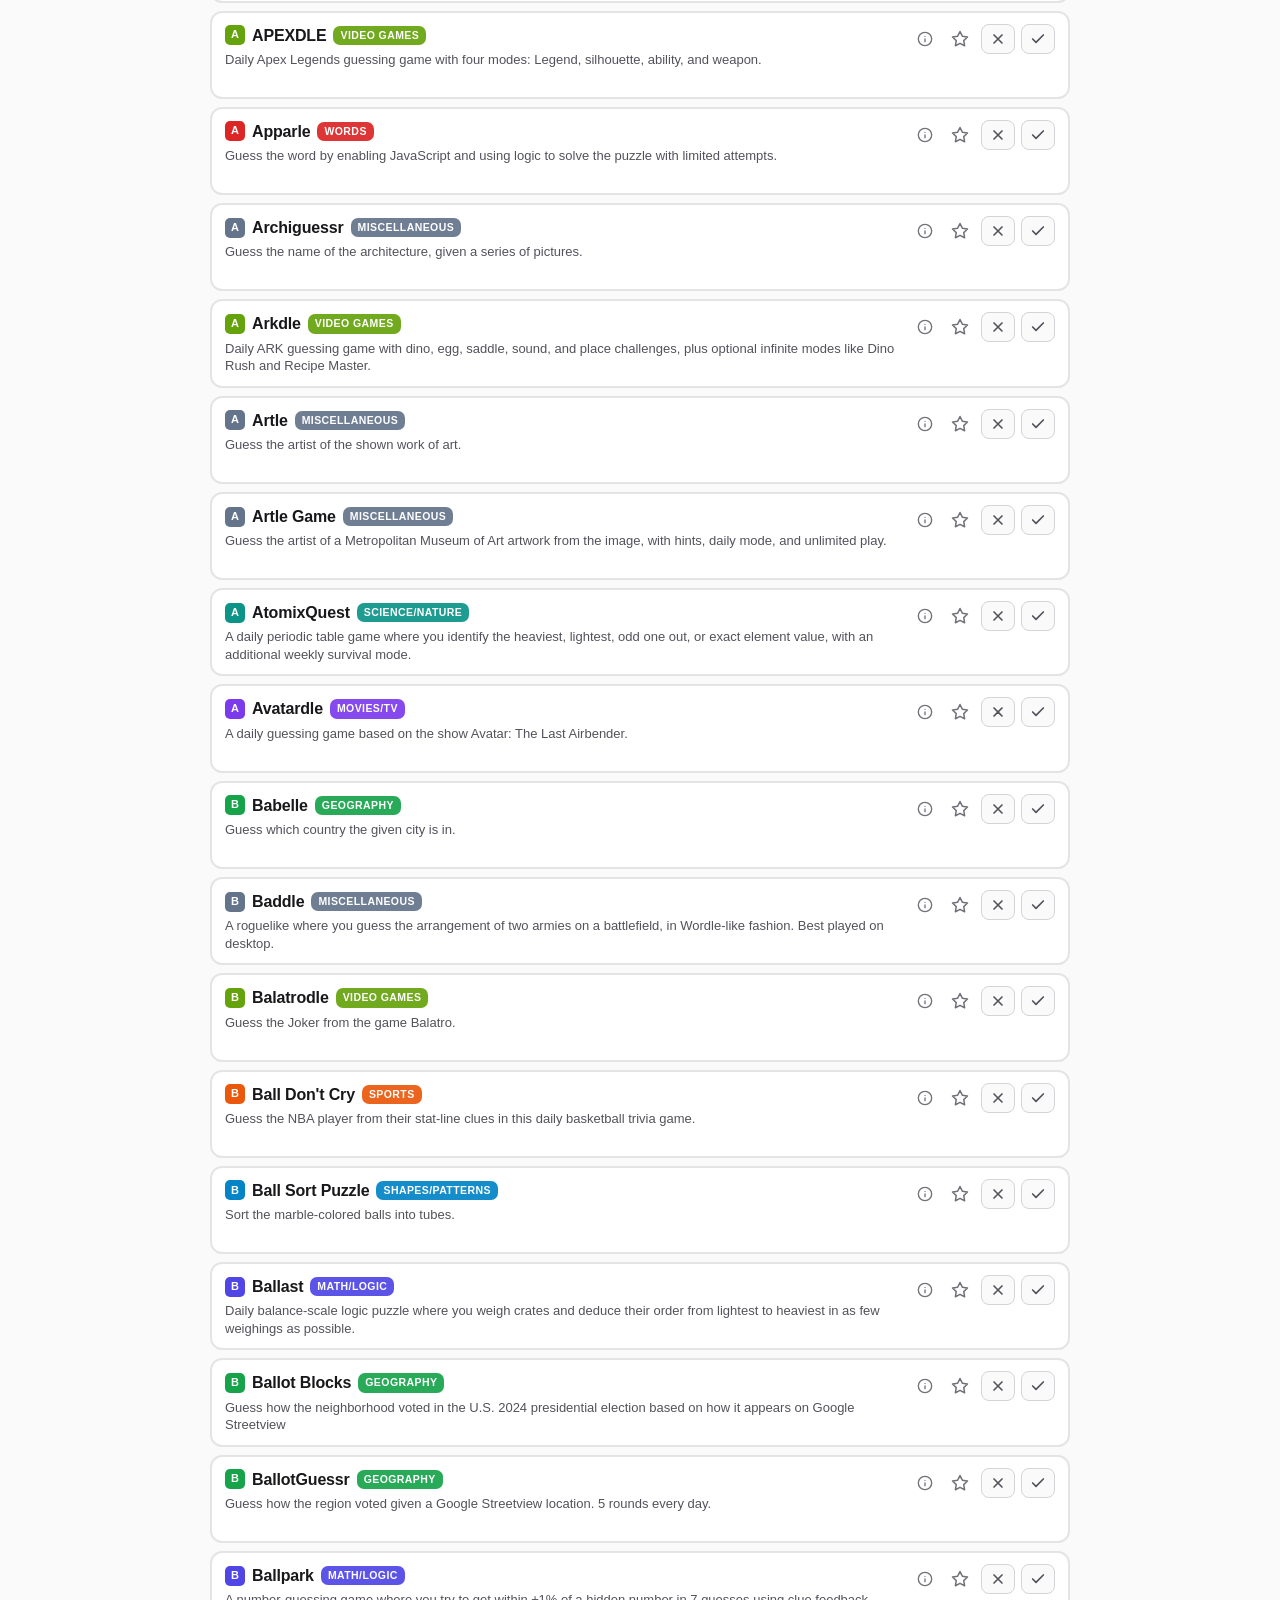
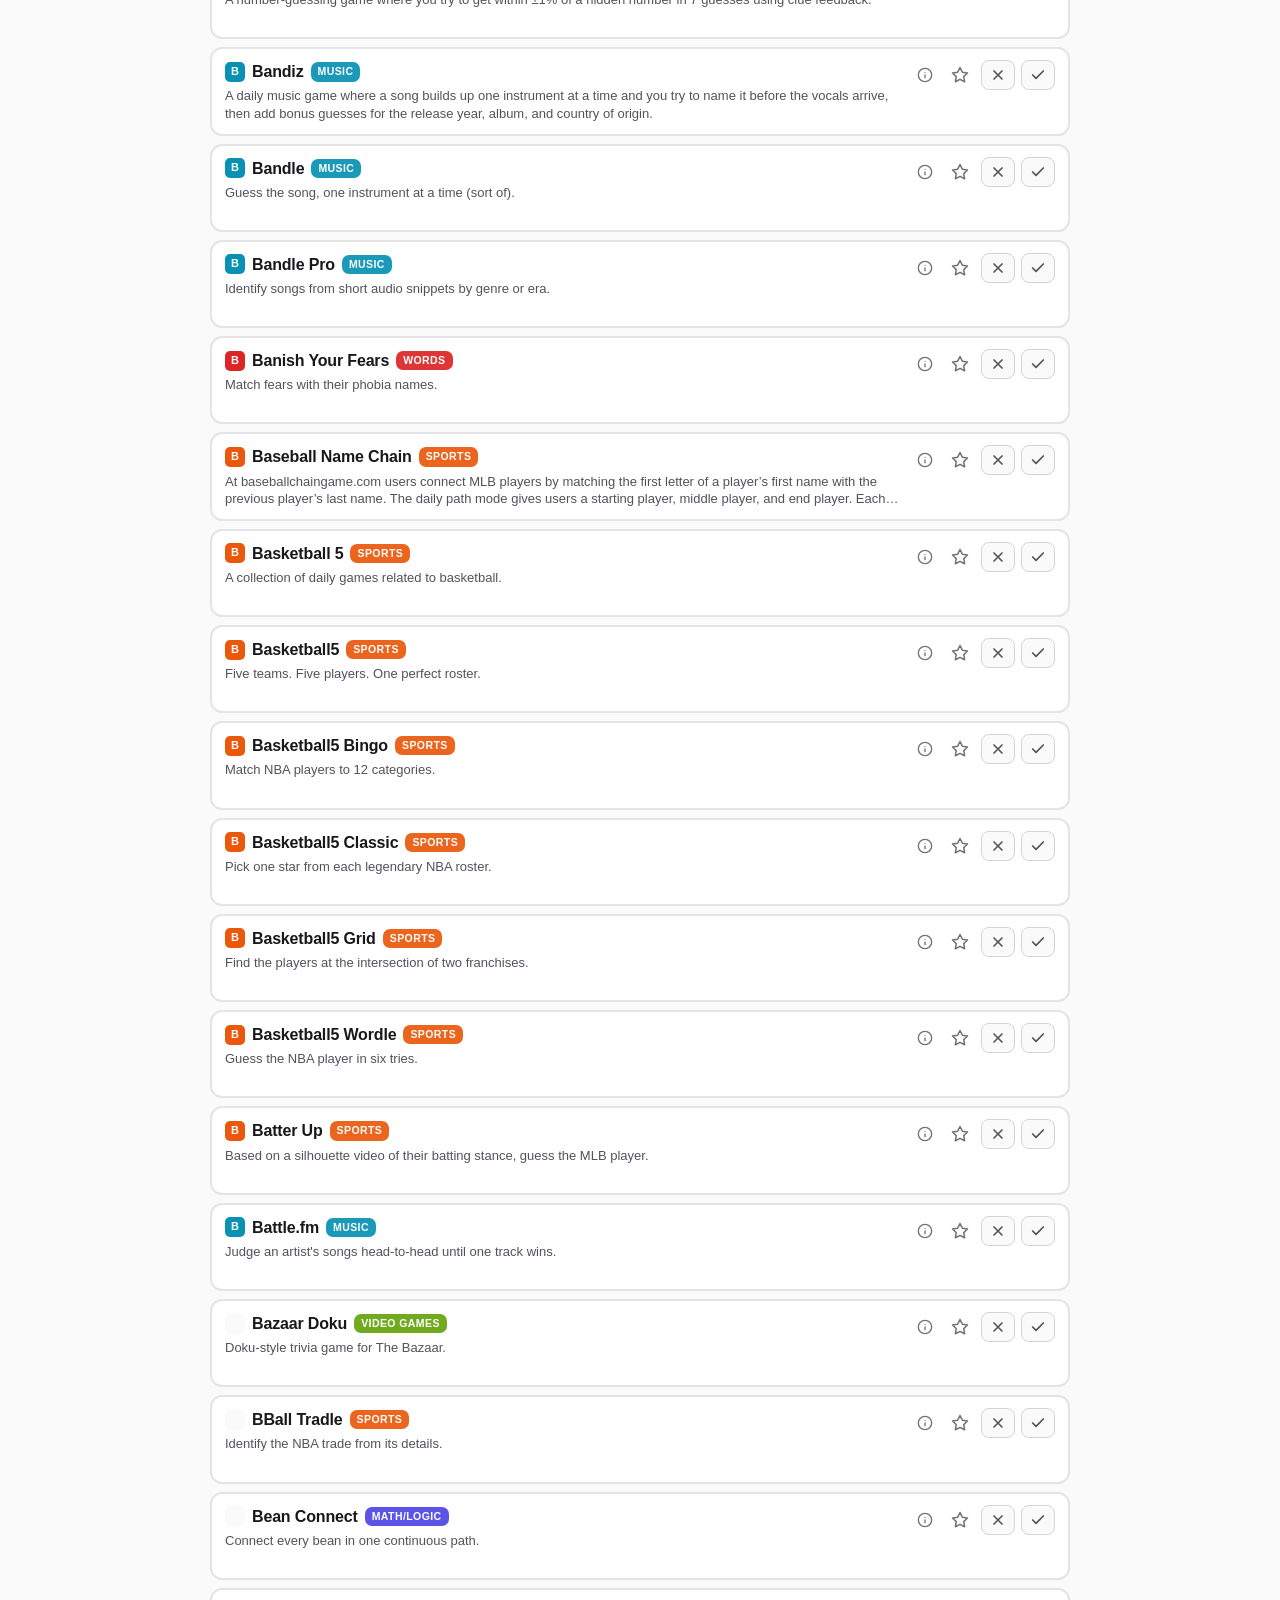
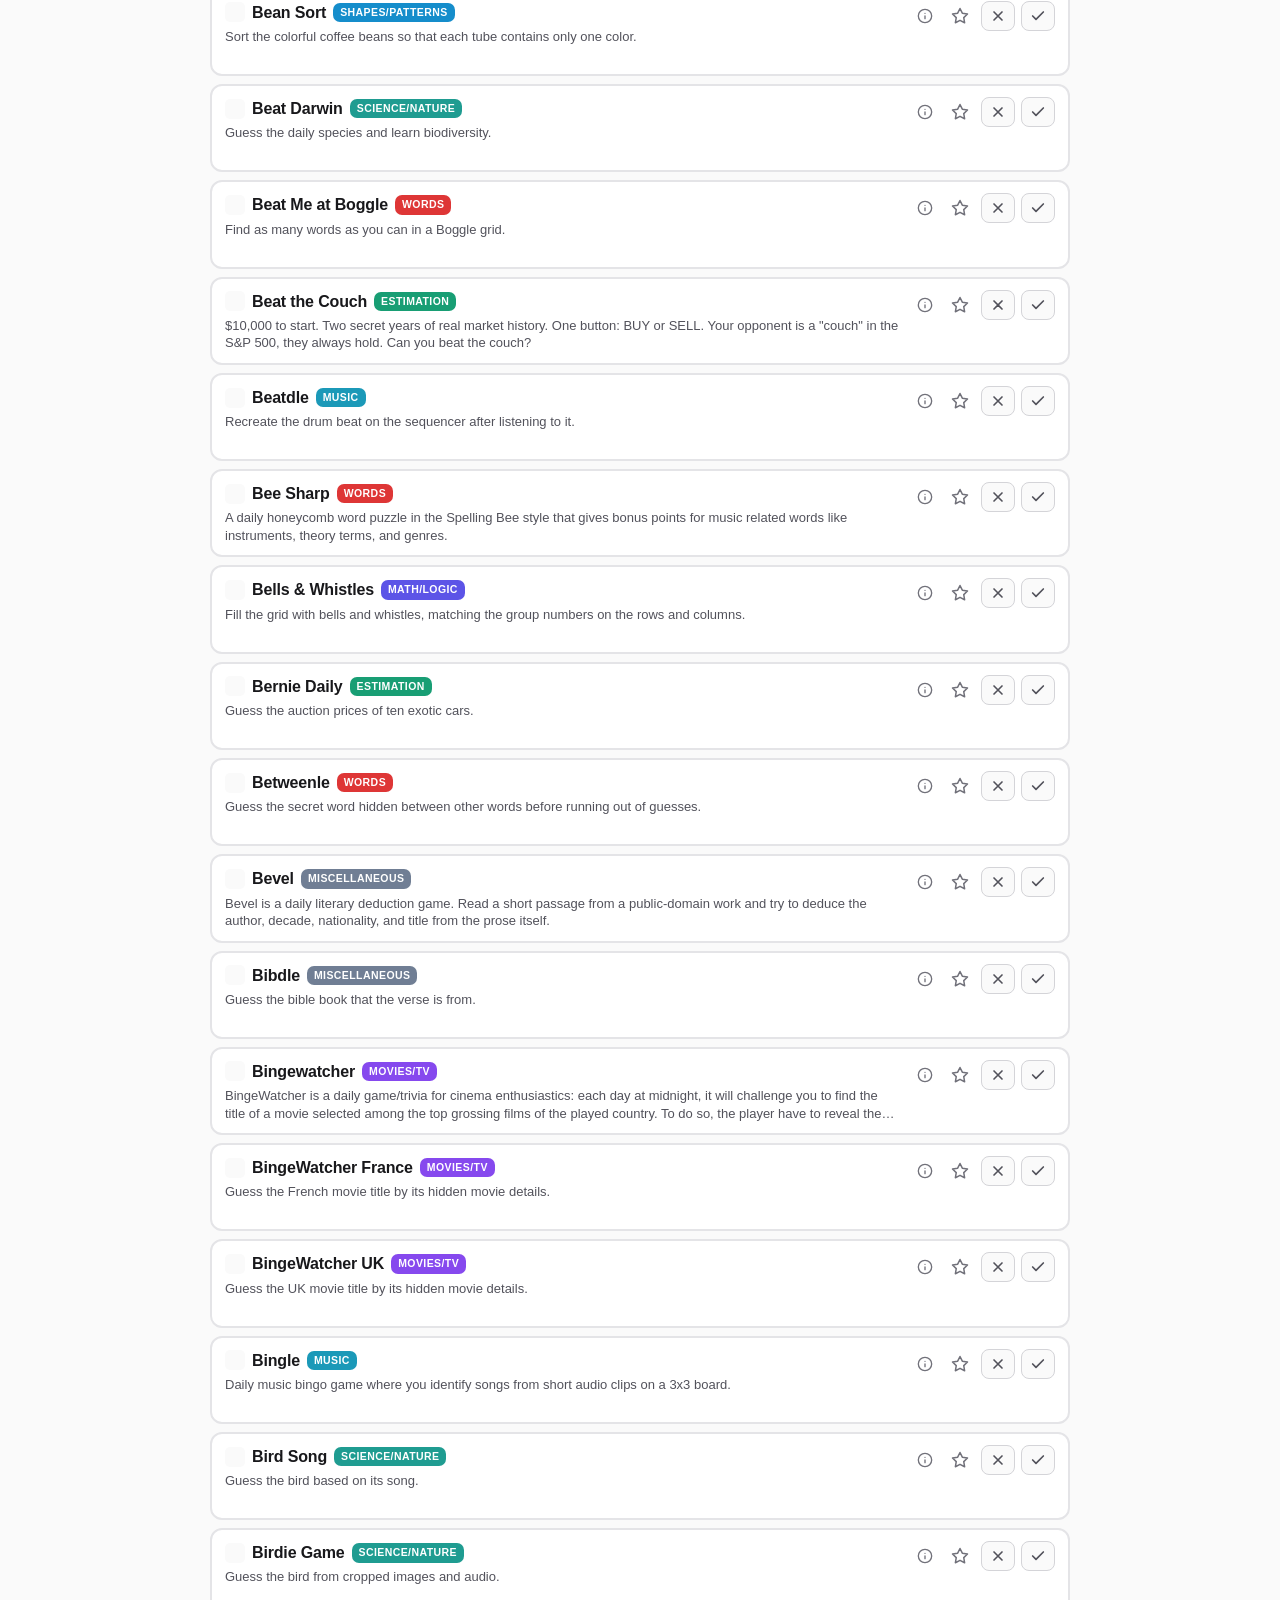
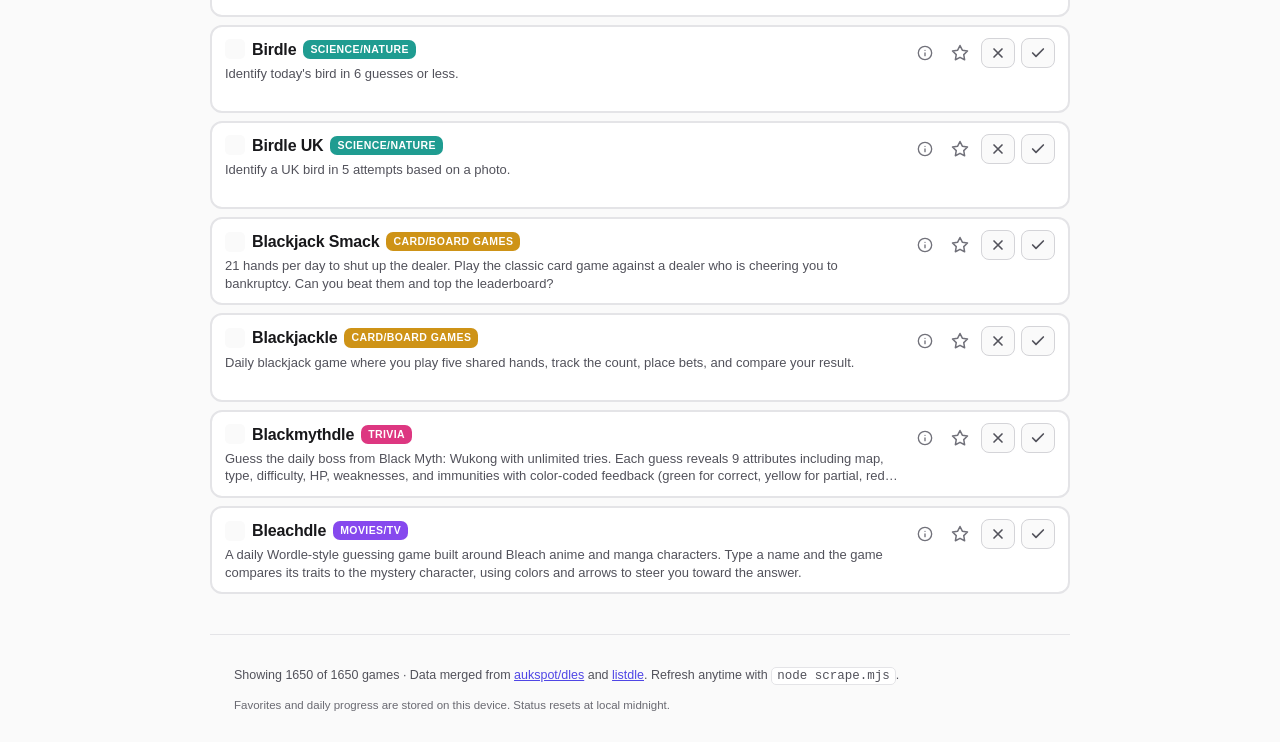
==== commit 10b3c7b4: "Add calendar, notes, surprise me, and extension auto-detect. Polish the hub UI with SVG icons and to" ====
--- a/index.html
+++ b/index.html
@@ -2,49 +2,79 @@
 <html lang="en" data-theme="auto">
 <head>
   <meta charset="UTF-8" />
-  <meta name="viewport" content="width=device-width, initial-scale=1.0" />
-  <title>DLE Hub — your daily -dle games</title>
-  <meta name="description" content="A searchable, favoritable hub of every daily -dle game. Track what you've played today." />
+  <meta name="viewport" content="width=device-width, initial-scale=1.0, viewport-fit=cover" />
+  <title>DLE Hub — Your Daily -dle Games</title>
+  <meta name="description" content="Search, favorite, and track every daily -dle game in one place. Monitor streaks and daily progress across 1,400+ games." />
   <link rel="stylesheet" href="styles.css" />
   <link rel="icon" href="data:image/svg+xml,%3Csvg xmlns='http://www.w3.org/2000/svg' viewBox='0 0 100 100'%3E%3Ctext y='.9em' font-size='90'%3E%F0%9F%A7%A9%3C/text%3E%3C/svg%3E" />
   <!-- PWA -->
   <link rel="manifest" href="manifest.webmanifest" />
-  <meta name="theme-color" content="#6d4aff" />
+  <!-- Kept in sync with the actual light/dark theme by app.js (syncThemeColor). -->
+  <meta name="theme-color" id="themeColorMeta" content="#ffffff" />
   <meta name="apple-mobile-web-app-capable" content="yes" />
   <meta name="apple-mobile-web-app-title" content="DLE Hub" />
+  <!-- Translucent status bar on iOS lets the app's own header color show through instead
+       of the default grey bar; app.js pads content for the safe area (env(safe-area-inset-top)). -->
+  <meta name="apple-mobile-web-app-status-bar-style" content="black-translucent" />
   <link rel="apple-touch-icon" href="icon.svg" />
 </head>
 <body>
+  <a class="skip-link" href="#mainGrid">Skip to games</a>
   <header class="app-header">
-    <div class="header-top">
+    <div class="header-top" id="headerTop">
       <div class="brand">
-        <span class="brand-logo">🧩</span>
+        <span class="brand-logo" aria-hidden="true">
+          <svg viewBox="0 0 24 24" fill="none" stroke="currentColor" stroke-width="2" stroke-linecap="round" stroke-linejoin="round"><path d="M19.5 8.5c.83.83 1.5 2.17 1.5 3.5a5.5 5.5 0 0 1-11 0c0-1.33.67-2.67 1.5-3.5"/><path d="M12 2v2"/><path d="M4.93 4.93l1.41 1.41"/><path d="M2 12h2"/><path d="M4.93 19.07l1.41-1.41"/><path d="M12 20v2"/><path d="M19.07 19.07l-1.41-1.41"/><path d="M22 12h-2"/><path d="M19.07 4.93l-1.41 1.41"/><circle cx="12" cy="12" r="3"/></svg>
+        </span>
         <div>
           <h1>DLE Hub</h1>
           <p class="tagline">Every daily <span class="mono">-dle</span> game, in one place.</p>
         </div>
       </div>
       <div class="header-btns">
-        <button id="accountBtn" class="icon-btn" title="Account / cloud sync" aria-label="Account" style="display:none">👤</button>
-        <button id="pasteResult" class="icon-btn" title="Paste a game's share text to record it" aria-label="Paste result">📋</button>
-        <button id="openStats" class="icon-btn" title="Your streaks & stats" aria-label="Stats">📊</button>
-        <button id="openSettings" class="icon-btn" title="Backup, import/export & shortcuts" aria-label="Settings">⚙️</button>
-        <button id="themeToggle" class="icon-btn" title="Toggle light / dark" aria-label="Toggle theme">🌗</button>
+        <button id="accountBtn" class="icon-btn icon-btn--account" title="Account / cloud sync" aria-label="Account" hidden>
+          <svg viewBox="0 0 24 24" fill="none" stroke="currentColor" stroke-width="2" stroke-linecap="round" stroke-linejoin="round" aria-hidden="true"><path d="M19 21v-2a4 4 0 0 0-4-4H9a4 4 0 0 0-4 4v2"/><circle cx="12" cy="7" r="4"/></svg>
+        </button>
+        <button id="pasteResult" class="icon-btn" title="Paste a game's share text to record it" aria-label="Paste result">
+          <svg viewBox="0 0 24 24" fill="none" stroke="currentColor" stroke-width="2" stroke-linecap="round" stroke-linejoin="round" aria-hidden="true"><rect x="9" y="9" width="13" height="13" rx="2"/><path d="M5 15H4a2 2 0 0 1-2-2V4a2 2 0 0 1 2-2h9a2 2 0 0 1 2 2v1"/></svg>
+        </button>
+        <button id="openStats" class="icon-btn" title="Your streaks and stats" aria-label="Stats">
+          <svg viewBox="0 0 24 24" fill="none" stroke="currentColor" stroke-width="2" stroke-linecap="round" stroke-linejoin="round" aria-hidden="true"><path d="M3 3v18h18"/><path d="M7 16l4-8 4 5 5-9"/></svg>
+        </button>
+        <button id="openSettings" class="icon-btn" title="Backup, import/export, and shortcuts" aria-label="Settings">
+          <svg viewBox="0 0 24 24" fill="none" stroke="currentColor" stroke-width="2" stroke-linecap="round" stroke-linejoin="round" aria-hidden="true"><circle cx="12" cy="12" r="3"/><path d="M12 1v2M12 21v2M4.22 4.22l1.42 1.42M18.36 18.36l1.42 1.42M1 12h2M21 12h2M4.22 19.78l1.42-1.42M18.36 5.64l1.42-1.42"/></svg>
+        </button>
+        <button id="themeToggle" class="icon-btn" title="Toggle light / dark" aria-label="Toggle theme">
+          <svg viewBox="0 0 24 24" fill="none" stroke="currentColor" stroke-width="2" stroke-linecap="round" stroke-linejoin="round" aria-hidden="true"><circle cx="12" cy="12" r="5"/><path d="M12 1v2M12 21v2M4.22 4.22l1.42 1.42M18.36 18.36l1.42 1.42M1 12h2M21 12h2M4.22 19.78l1.42-1.42M18.36 5.64l1.42-1.42"/></svg>
+        </button>
       </div>
+    </div>
+
+    <div class="page-topbar" id="pageTopbar" hidden>
+      <button id="pageBack" class="page-back" aria-label="Back to all games">← Back</button>
+      <h2 class="page-title" id="pageTitle"></h2>
+      <button id="pageShare" class="page-share" title="Copy link to this page" aria-label="Copy link">🔗</button>
+      <button id="pageTheme" class="icon-btn" title="Toggle light / dark" aria-label="Toggle theme">
+        <svg viewBox="0 0 24 24" fill="none" stroke="currentColor" stroke-width="2" stroke-linecap="round" stroke-linejoin="round" aria-hidden="true"><circle cx="12" cy="12" r="5"/><path d="M12 1v2M12 21v2M4.22 4.22l1.42 1.42M18.36 18.36l1.42 1.42M1 12h2M21 12h2M4.22 19.78l1.42-1.42M18.36 5.64l1.42-1.42"/></svg>
+      </button>
     </div>
 
     <div class="stats" id="stats" aria-live="polite"></div>
 
     <div class="toolbar">
       <div class="search-wrap">
-        <span class="search-icon">🔍</span>
+        <span class="search-icon" aria-hidden="true">
+          <svg viewBox="0 0 24 24" fill="none" stroke="currentColor" stroke-width="2" stroke-linecap="round" stroke-linejoin="round"><circle cx="11" cy="11" r="8"/><path d="m21 21-4.3-4.3"/></svg>
+        </span>
         <input id="search" type="search" placeholder="Search games, descriptions, categories…" autocomplete="off" spellcheck="false" />
-        <button id="clearSearch" class="clear-btn" title="Clear" hidden>✕</button>
+        <button id="clearSearch" class="clear-btn" title="Clear search" aria-label="Clear search" hidden>
+          <svg viewBox="0 0 24 24" fill="none" stroke="currentColor" stroke-width="2.5" stroke-linecap="round" aria-hidden="true"><path d="M18 6 6 18M6 6l12 12"/></svg>
+        </button>
       </div>
       <div class="toggles">
-        <button id="favFilter" class="toggle-btn" aria-pressed="false">★ Favorites</button>
-        <button id="routineFilter" class="toggle-btn" aria-pressed="false" title="Show only your routine" hidden>🎯 Routine</button>
-        <button id="playRoutine" class="toggle-btn" title="Open today's unplayed routine games" hidden>▶ Play routine</button>
+        <button id="favFilter" class="toggle-btn" aria-pressed="false">Favorites</button>
+        <button id="routineFilter" class="toggle-btn" aria-pressed="false" title="Show only your routine" hidden>Routine</button>
+        <button id="playRoutine" class="toggle-btn" title="Open today's unplayed routine games" hidden>Play routine</button>
         <label class="sort-wrap">
           <span>Status</span>
           <select id="statusFilter">
@@ -53,8 +83,9 @@
             <option value="done">Completed</option>
           </select>
         </label>
-        <button id="askReturn" class="toggle-btn" aria-pressed="true" title="When you return to this tab after opening a game, ask if you finished it">🔔 Ask when back</button>
-        <button id="viewToggle" class="toggle-btn" title="Switch between list and grid" aria-label="Toggle view">▦ Grid</button>
+        <button id="askReturn" class="toggle-btn" aria-pressed="true" title="When you return to this tab after opening a game, ask if you finished it">Ask on return</button>
+        <button id="viewToggle" class="toggle-btn" title="Switch between list and grid" aria-label="Toggle view">Grid view</button>
+        <button id="surpriseBtn" class="toggle-btn" title="Open a random game from your current filters (shortcut: R)">Surprise me</button>
         <label class="sort-wrap">
           <span>Sort</span>
           <select id="sort">
@@ -70,14 +101,18 @@
     <div class="chips" id="categoryChips"></div>
   </header>
 
-  <main>
+  <main id="mainGrid">
     <div id="grid" class="grid"></div>
     <div id="scrollSentinel" aria-hidden="true" hidden></div>
     <div id="emptyState" class="empty" hidden>
-      <p class="empty-emoji">🕵️</p>
-      <p>No games match your filters.</p>
+      <p class="empty-title">No games found</p>
+      <p class="empty-sub">Try adjusting your search or filters.</p>
       <button id="resetFilters" class="link-btn">Reset filters</button>
     </div>
+  </main>
+
+  <main id="pageView" hidden>
+    <div class="page-body" id="pageBody"></div>
   </main>
 
   <footer class="app-footer">
@@ -87,7 +122,7 @@
       and <a href="https://listdle.com/" target="_blank" rel="noopener">listdle</a>.
       Refresh anytime with <code>node scrape.mjs</code>.
     </p>
-    <p class="fine">Favorites &amp; daily progress are stored on this device only. Daily status resets automatically at local midnight.</p>
+    <p class="fine">Favorites and daily progress are stored on this device. Status resets at local midnight.</p>
   </footer>
 
   <!-- Generated dataset (window.GAMES_DATA). Lets the app run from file:// with no server. -->
--- a/styles.css
+++ b/styles.css
@@ -53,6 +53,16 @@
 }
 .mono { font-family: ui-monospace, SFMono-Regular, Menlo, Consolas, monospace; }
 
+.skip-link {
+  position: absolute; left: -9999px; top: auto; width: 1px; height: 1px; overflow: hidden;
+}
+.skip-link:focus {
+  position: fixed; left: 12px; top: calc(12px + env(safe-area-inset-top)); z-index: 200;
+  width: auto; height: auto; padding: 10px 14px; background: var(--accent); color: #fff;
+  border-radius: 10px; font-size: 14px; font-weight: 700; text-decoration: none;
+  box-shadow: 0 8px 24px rgba(0,0,0,.2);
+}
+
 /* shared centered column */
 .header-top, .stats, .toolbar, .chips, .grid, .empty { max-width: var(--col); margin-inline: auto; }
 
@@ -64,12 +74,30 @@
   background: var(--bg-elev); /* opaque: avoids per-frame backdrop-filter re-blur on scroll */
   border-bottom: 1px solid var(--border);
   padding: 10px clamp(12px, 4vw, 24px);
-}
-.header-top { display: flex; align-items: center; justify-content: space-between; gap: 12px; }
-.brand { display: flex; align-items: center; gap: 10px; }
-.brand-logo { font-size: 26px; line-height: 1; }
-.brand h1 { margin: 0; font-size: 20px; font-weight: 800; letter-spacing: -0.02em; }
-.tagline { margin: 1px 0 0; color: var(--text-dim); font-size: 12.5px; }
+  /* iOS status bar is translucent (see index.html) — pad the safe area so content/icons
+     don't sit under the clock/battery, and extend the header's own background up under it. */
+  padding-top: calc(10px + env(safe-area-inset-top));
+  padding-left: calc(clamp(12px, 4vw, 24px) + env(safe-area-inset-left));
+  padding-right: calc(clamp(12px, 4vw, 24px) + env(safe-area-inset-right));
+}
+.header-top { display: flex; align-items: center; justify-content: space-between; gap: 12px; flex-wrap: wrap; }
+/* min-width:0 lets the brand text shrink/truncate instead of wrapping into a squeezed
+   multi-line mess when the header-btns row doesn't leave it much room (narrow screens). */
+.brand { display: flex; align-items: center; gap: 10px; min-width: 0; flex: 1 1 auto; }
+.brand > div { min-width: 0; }
+.brand-logo {
+  display: grid; place-items: center; width: 38px; height: 38px; flex-shrink: 0;
+  border-radius: 10px; background: var(--accent-soft); color: var(--accent);
+}
+.brand-logo svg { width: 22px; height: 22px; }
+.brand h1 {
+  margin: 0; font-size: 20px; font-weight: 800; letter-spacing: -0.02em;
+  white-space: nowrap; overflow: hidden; text-overflow: ellipsis;
+}
+.tagline {
+  margin: 1px 0 0; color: var(--text-dim); font-size: 12.5px;
+  white-space: nowrap; overflow: hidden; text-overflow: ellipsis;
+}
 
 .stats { display: flex; flex-wrap: wrap; gap: 6px 8px; margin: 10px auto 2px; }
 .stat {
@@ -83,7 +111,11 @@
 /* ---------- Toolbar ---------- */
 .toolbar { display: flex; flex-wrap: wrap; gap: 8px; align-items: center; margin-top: 8px; }
 .search-wrap { position: relative; flex: 1 1 240px; display: flex; align-items: center; }
-.search-icon { position: absolute; left: 11px; font-size: 13px; opacity: .55; pointer-events: none; }
+.search-icon {
+  position: absolute; left: 11px; display: grid; place-items: center;
+  width: 16px; height: 16px; opacity: .5; pointer-events: none; color: var(--text-dim);
+}
+.search-icon svg { width: 16px; height: 16px; }
 #search {
   width: 100%; padding: 9px 34px 9px 32px;
   border-radius: 10px; border: 1px solid var(--border-strong);
@@ -93,9 +125,11 @@
 #search:focus { border-color: var(--accent); box-shadow: 0 0 0 3px var(--accent-soft); }
 .clear-btn {
   position: absolute; right: 7px; border: none; background: transparent; color: var(--text-dim);
-  font-size: 14px; cursor: pointer; padding: 3px 6px; border-radius: 6px;
-}
-.clear-btn:hover { background: var(--border); }
+  cursor: pointer; padding: 6px; border-radius: 6px; display: grid; place-items: center;
+  width: 28px; height: 28px;
+}
+.clear-btn svg { width: 14px; height: 14px; }
+.clear-btn:hover { background: var(--border); color: var(--text); }
 
 .toggles { display: flex; gap: 6px; align-items: center; flex-wrap: wrap; }
 .toggle-btn {
@@ -105,16 +139,26 @@
 }
 .toggle-btn:hover { border-color: var(--text-dim); }
 .toggle-btn[aria-pressed="true"] { background: var(--text); border-color: var(--text); color: var(--bg); }
+#favFilter::before { content: "★ "; opacity: .85; }
 .sort-wrap { display: inline-flex; align-items: center; gap: 5px; font-size: 12px; color: var(--text-dim); font-weight: 600; }
-#sort {
+#sort, #statusFilter {
   border: 1px solid var(--border-strong); background: var(--bg); color: var(--text);
   padding: 8px 9px; border-radius: 9px; font-size: 13px; cursor: pointer;
 }
 .icon-btn {
   border: 1px solid var(--border-strong); background: var(--bg); border-radius: 10px;
-  width: 38px; height: 38px; font-size: 16px; cursor: pointer; flex-shrink: 0;
-}
-.icon-btn:hover { border-color: var(--text-dim); }
+  width: 38px; height: 38px; cursor: pointer; flex-shrink: 0;
+  display: grid; place-items: center; color: var(--text-dim);
+  transition: border-color .13s, color .13s, background .13s;
+}
+.icon-btn svg { width: 18px; height: 18px; }
+.icon-btn:hover { border-color: var(--text-dim); color: var(--text); }
+.icon-btn--account.is-synced { color: var(--done); border-color: color-mix(in srgb, var(--done) 40%, var(--border-strong)); }
+.icon-btn--account.is-synced::after {
+  content: ""; position: absolute; top: 7px; right: 7px; width: 7px; height: 7px;
+  border-radius: 50%; background: var(--done); border: 2px solid var(--bg);
+}
+.icon-btn--account { position: relative; }
 
 /* ---------- Category chips ---------- */
 .chips { display: flex; gap: 6px; overflow-x: auto; padding: 10px 0 2px; margin-top: 4px; scrollbar-width: thin; }
@@ -130,6 +174,16 @@
 .chip.active { color: #fff; border-color: transparent; }
 .chip .count { opacity: .7; font-variant-numeric: tabular-nums; }
 
+/* Manual measurement picker (Guesses/Score/Time/Accuracy) on a game's page */
+.type-picker { display: flex; flex-wrap: wrap; gap: 6px; margin: 0 18px; }
+.type-chip {
+  border: 1px solid var(--border-strong); background: var(--bg); color: var(--text-dim);
+  padding: 6px 12px; border-radius: 999px; font-size: 12.5px; font-weight: 600;
+  cursor: pointer; transition: all .13s;
+}
+.type-chip:hover { border-color: var(--text-dim); color: var(--text); }
+.type-chip.active { background: var(--accent-soft); border-color: var(--accent); color: var(--accent); }
+
 /* ---------- Grid: single centered column ---------- */
 main { padding: 14px clamp(12px, 4vw, 24px) 40px; }
 .grid { display: flex; flex-direction: column; gap: 8px; }
@@ -146,15 +200,21 @@
 
 /* ---------- Card (listdle-style compact row) ---------- */
 .card {
+  position: relative;
   display: flex; align-items: flex-start; gap: 12px;
   background: var(--card);
   border: 2px solid var(--border);
   border-radius: var(--radius);
   padding: 11px 13px;
   cursor: pointer;
-  transition: border-color .13s, background .13s, transform .08s;
-}
-.card:hover { border-color: var(--border-strong); background: color-mix(in srgb, var(--card) 92%, var(--accent) 8%); }
+  transition: border-color .13s, background .13s, transform .1s, box-shadow .15s;
+}
+.card:hover {
+  border-color: var(--border-strong);
+  background: color-mix(in srgb, var(--card) 92%, var(--accent) 8%);
+  box-shadow: 0 4px 16px rgba(0,0,0,.06);
+  transform: translateY(-1px);
+}
 .card:active { transform: scale(.997); }
 .card.is-done { border-left-color: var(--done); background: color-mix(in srgb, var(--card) 88%, var(--done) 12%); }
 
@@ -171,8 +231,12 @@
   color: #fff; padding: 2px 7px; border-radius: 7px; opacity: .92; white-space: nowrap;
 }
 .card-desc {
-  margin: 4px 0 0; font-size: 13px; color: var(--text-dim);
+  margin: 4px 0 0; font-size: 13px; line-height: 1.35; color: var(--text-dim);
   display: -webkit-box; -webkit-line-clamp: 2; -webkit-box-orient: vertical; overflow: hidden;
+  /* Reserves exactly 2 lines' worth of height even when the text is shorter, so a card
+     with a one-line description isn't shorter than its neighbors — without this, grid
+     view's rows size to their tallest card and a mix of 1-line/2-line cards looks jagged. */
+  height: 2.7em;
 }
 .card-desc.empty { font-style: italic; opacity: .7; }
 
@@ -183,6 +247,28 @@
 }
 .star-btn:hover { color: var(--star); background: color-mix(in srgb, var(--star) 15%, transparent); }
 .star-btn.active { color: var(--star); }
+
+/* inline SVG icons (cards, buttons) */
+.ico { display: inline-flex; align-items: center; justify-content: center; line-height: 0; }
+.ico svg { width: 1.05em; height: 1.05em; flex-shrink: 0; }
+.icon-act { display: inline-flex; align-items: center; justify-content: center; gap: 4px; }
+.icon-act .ico svg { width: 16px; height: 16px; }
+.info-btn.icon-act { color: var(--text-dimmer); padding: 6px; }
+.info-btn.icon-act:hover { color: var(--accent); background: var(--accent-soft); }
+.star-btn.icon-act { padding: 6px; }
+.star-btn.icon-act .ico svg { width: 18px; height: 18px; }
+.fail-btn.icon-act, .done-btn.icon-act { padding: 6px 8px; min-width: 34px; }
+.fail-btn.icon-act .act-label, .done-btn.icon-act .act-label { font-size: 12px; font-weight: 600; }
+.fail-btn.icon-act:not(.active) .act-label, .done-btn.icon-act:not(.active) .act-label { display: none; }
+.grid.view-grid .fail-btn.icon-act .act-label, .grid.view-grid .done-btn.icon-act .act-label { display: none; }
+.streak-pill .ico svg { width: 13px; height: 13px; }
+.detail-tab .ico { margin-right: 4px; vertical-align: -2px; }
+.detail-tab .ico svg { width: 14px; height: 14px; }
+.btn .ico { margin-right: 4px; vertical-align: -2px; }
+.btn .ico svg { width: 15px; height: 15px; }
+.cal-nav-btn { padding: 6px 10px; min-width: 0; }
+.cal-nav-btn .ico svg { width: 16px; height: 16px; }
+
 .done-btn {
   border: 1px solid var(--border-strong); background: var(--bg); color: var(--text-dim);
   border-radius: 8px; padding: 6px 10px; font-size: 12.5px; font-weight: 600; cursor: pointer;
@@ -199,20 +285,19 @@
 .fail-btn.active { background: #ef4444; border-color: #ef4444; color: #fff; }
 .card.is-failed { border-color: color-mix(in srgb, #ef4444 45%, var(--border)); }
 .card.is-failed::after {
-  content: "✗ failed today"; position: absolute; top: 12px; right: 12px;
+  content: "Failed today"; position: absolute; top: 12px; right: 12px;
   background: color-mix(in srgb, #ef4444 16%, transparent); color: #ef4444;
   font-size: 11px; font-weight: 700; padding: 3px 8px; border-radius: 999px;
-}
-/* detail + mode fail buttons */
+  pointer-events: none;
+}
+/* detail fail/routine buttons */
 .btn.on-fail { background: #ef4444; border-color: #ef4444; color: #fff; }
 .btn.on-routine { background: var(--accent); border-color: var(--accent); color: #fff; }
-.mode-routine.on-routine { background: var(--accent); border-color: var(--accent); color: #fff; }
-.mode-row.is-failed { border-color: color-mix(in srgb, #ef4444 45%, var(--border)); }
-.mode-fail.on-fail { background: #ef4444; border-color: #ef4444; color: #fff; }
 
 /* ---------- Empty / footer ---------- */
 .empty { text-align: center; color: var(--text-dim); padding: 56px 20px; }
-.empty-emoji { font-size: 42px; margin: 0 0 8px; }
+.empty-title { margin: 0 0 6px; font-size: 18px; font-weight: 800; color: var(--text); letter-spacing: -.02em; }
+.empty-sub { margin: 0 0 14px; font-size: 14px; }
 .link-btn { background: none; border: none; color: var(--accent); font-weight: 600; cursor: pointer; font-size: 14px; }
 .app-footer {
   border-top: 1px solid var(--border);
@@ -225,7 +310,10 @@
 .app-footer .fine { font-size: 11.5px; opacity: .85; margin-bottom: 0; }
 
 /* ---------- header buttons / stats bar extras ---------- */
-.header-btns { display: flex; gap: 8px; }
+/* margin-left:auto keeps these pinned to the right even when header-top wraps them onto
+   their own row (narrow screens) — justify-content:space-between alone would leave a lone
+   wrapped item flush against the left edge instead. */
+.header-btns { display: flex; gap: 8px; flex-shrink: 0; margin-left: auto; }
 .stat.streak { cursor: pointer; font: inherit; }
 .stat.streak:hover { border-color: var(--star); }
 .stat .ring { transform: rotate(-90deg); flex-shrink: 0; }
@@ -255,6 +343,8 @@
 .modal-overlay {
   position: fixed; inset: 0; z-index: 90;
   background: rgba(0,0,0,.45);
+  backdrop-filter: blur(3px);
+  -webkit-backdrop-filter: blur(3px);
   display: flex; align-items: center; justify-content: center;
   padding: 16px; opacity: 0; pointer-events: none; transition: opacity .18s;
 }
@@ -313,6 +403,18 @@
   transition: width .4s ease;
 }
 .gd-bar.gd-empty { background: var(--border); color: var(--text-dim); min-width: 26px; }
+
+/* score history (Score tab) */
+.score-history { display: flex; flex-direction: column; gap: 6px; margin: 0 18px; }
+.sh-row { display: flex; align-items: center; gap: 10px; }
+.sh-date { width: 78px; text-align: right; font-weight: 700; font-size: 12px; color: var(--text-dim); flex-shrink: 0; font-variant-numeric: tabular-nums; }
+.sh-track { flex: 1; display: flex; }
+.sh-bar {
+  background: var(--accent); color: #fff; border-radius: 6px;
+  min-width: 30px; padding: 3px 8px; text-align: right;
+  font-size: 12px; font-weight: 800; font-variant-numeric: tabular-nums;
+  transition: width .4s ease;
+}
 .guess-entry { display: flex; align-items: center; gap: 8px; margin: 10px 18px 0; font-size: 13px; color: var(--text-dim); }
 .guess-entry label { font-weight: 600; }
 .guess-input {
@@ -328,6 +430,59 @@
 .tg-name { font-weight: 600; font-size: 14px; flex: 1; min-width: 0; overflow: hidden; text-overflow: ellipsis; white-space: nowrap; }
 .tg-count { font-variant-numeric: tabular-nums; color: var(--text-dim); font-weight: 700; font-size: 13px; }
 .stats-empty { color: var(--text-dim); font-size: 14px; text-align: center; padding: 12px; }
+.stats-tabs { margin: 0 18px; }
+
+/* calendar view (stats modal) */
+.cal-wrap { margin: 0 18px 8px; }
+.cal-nav { display: flex; align-items: center; justify-content: space-between; gap: 8px; margin-bottom: 10px; }
+.cal-month { font-size: 15px; font-weight: 800; letter-spacing: -.02em; }
+.cal-weekdays {
+  display: grid; grid-template-columns: repeat(7, 1fr); gap: 4px;
+  margin-bottom: 4px; font-size: 11px; font-weight: 700; color: var(--text-dimmer); text-align: center;
+}
+.cal-grid { display: grid; grid-template-columns: repeat(7, 1fr); gap: 4px; }
+.cal-cell { border: 1px solid var(--border); background: var(--bg); border-radius: 8px; min-height: 44px; padding: 4px; }
+.cal-pad { border: none; background: transparent; min-height: 0; }
+.cal-day {
+  cursor: pointer; display: flex; flex-direction: column; align-items: center; justify-content: center; gap: 2px;
+  font: inherit; color: var(--text); transition: border-color .12s, background .12s;
+}
+.cal-day:hover:not(:disabled) { border-color: var(--accent); background: var(--accent-soft); }
+.cal-day.cal-today { border-color: var(--accent); }
+.cal-day.cal-selected { background: var(--accent-soft); border-color: var(--accent); font-weight: 800; }
+.cal-day.cal-future { opacity: .35; cursor: default; }
+.cal-num { font-size: 13px; font-variant-numeric: tabular-nums; }
+.cal-count {
+  font-size: 10px; font-weight: 800; color: var(--done);
+  background: color-mix(in srgb, var(--done) 14%, transparent);
+  border-radius: 999px; padding: 1px 5px; line-height: 1.3;
+}
+.cal-day-list { list-style: none; margin: 0 18px; padding: 0; display: flex; flex-direction: column; gap: 6px; }
+.cal-day-item { display: flex; flex-direction: column; gap: 4px; }
+.cal-game {
+  display: flex; align-items: center; gap: 9px; width: 100%; text-align: left;
+  border: 1px solid var(--border); background: var(--card); color: var(--text);
+  border-radius: 10px; padding: 8px 10px; cursor: pointer; font: inherit;
+}
+.cal-game:hover { border-color: var(--accent); }
+.cal-status { margin-left: auto; font-size: 11px; font-weight: 800; text-transform: uppercase; letter-spacing: .04em; }
+.cal-status-won { color: var(--done); }
+.cal-status-lost { color: #ef4444; }
+.cal-note { margin: 0 0 0 28px; font-size: 12.5px; color: var(--text-dim); font-style: italic; }
+.cal-empty { margin: 0 18px; }
+
+/* per-game notes */
+.game-note-input {
+  display: block; width: calc(100% - 36px); margin: 0 18px; resize: vertical;
+  border: 1px solid var(--border-strong); background: var(--bg); color: var(--text);
+  border-radius: 11px; padding: 10px 12px; font-size: 14px; min-height: 56px;
+}
+.game-note-input:focus { outline: none; border-color: var(--accent); box-shadow: 0 0 0 3px var(--accent-soft); }
+.note-history { list-style: none; margin: 0 18px; padding: 0; display: flex; flex-direction: column; gap: 8px; }
+.note-history li { font-size: 13.5px; color: var(--text-dim); line-height: 1.4; }
+.note-date { font-weight: 700; color: var(--text); font-variant-numeric: tabular-nums; }
+.detail-actions-secondary { margin-top: 8px; }
+.dead-reported { font-size: 13px; font-weight: 600; color: var(--text-dim); font-style: italic; }
 
 @media (max-width: 420px) { .stats-tiles { grid-template-columns: 1fr; } }
 
@@ -357,37 +512,16 @@
   border-bottom: 1px solid var(--border);
 }
 .grid.view-grid .card-body { padding: 10px 12px 4px; }
-.grid.view-grid .card-title { font-size: 15px; }
+/* Long titles wrapping to 2 lines was the last source of uneven card heights in grid view
+   (rows size to their tallest card) — truncate instead, matching the fixed-height description. */
+.grid.view-grid .card-line { flex-wrap: nowrap; }
+.grid.view-grid .card-title {
+  font-size: 15px; flex: 1 1 auto; min-width: 0;
+  overflow: hidden; text-overflow: ellipsis; white-space: nowrap;
+}
 .grid.view-grid .card-acts { padding: 4px 10px 9px; margin-top: auto; }
 .grid.view-grid .group-head { grid-column: 1 / -1; }
 .grid.view-grid .card.is-done { border-left-width: 2px; }
-
-/* ---------- hub (multi-mode) cards ---------- */
-.hub-card { cursor: pointer; }
-.hub-card::before {
-  content: ""; position: absolute; inset: 0; border-radius: inherit; pointer-events: none;
-  box-shadow: 3px 3px 0 -1px var(--card), 4px 4px 0 -1px var(--border); /* stacked-cards hint */
-}
-.hub-count {
-  font-size: 12px; font-weight: 700; color: var(--accent);
-  background: var(--accent-soft); padding: 5px 9px; border-radius: 9px; white-space: nowrap;
-}
-:root[data-theme="dark"] .hub-count, :root[data-theme="auto"] .hub-count { color: var(--text); }
-
-/* ---------- mode list (inside hub detail) ---------- */
-.mode-list { display: flex; flex-direction: column; gap: 8px; margin: 12px 18px 4px; }
-.mode-row {
-  display: flex; align-items: center; gap: 10px;
-  border: 1px solid var(--border); background: var(--card); border-radius: 11px; padding: 9px 11px;
-}
-.mode-row.is-done { border-color: color-mix(in srgb, var(--done) 45%, var(--border)); }
-.mode-ico { width: 24px; height: 24px; border-radius: 6px; flex-shrink: 0; object-fit: contain; }
-.mode-info { display: flex; flex-direction: column; min-width: 0; flex: 1; }
-.mode-name { font-weight: 700; font-size: 14px; overflow: hidden; text-overflow: ellipsis; white-space: nowrap; }
-.mode-sub { font-size: 12px; color: var(--text-dim); }
-.mode-fav.on { color: var(--star); border-color: var(--star); background: color-mix(in srgb, var(--star) 12%, var(--bg)); }
-.mode-done.on-done { color: var(--done); border-color: var(--done); background: var(--done-soft); }
-.mode-play { padding: 7px 12px; flex-shrink: 0; }
 
 /* ---------- info button on cards ---------- */
 .info-btn {
@@ -434,11 +568,22 @@
 .detail-desc { margin: 12px 18px 0; font-size: 15px; color: var(--text); line-height: 1.5; }
 .detail-desc.empty { font-style: italic; color: var(--text-dim); }
 .detail-meta { display: flex; flex-wrap: wrap; gap: 6px 16px; margin: 12px 18px 0; font-size: 13px; color: var(--text-dim); }
-.detail-gamestats { display: flex; gap: 8px; margin: 14px 18px 0; }
-.gs-tile { flex: 1; background: var(--card); border: 1px solid var(--border); border-radius: 11px; padding: 11px 8px; text-align: center; }
+.detail-gamestats { display: flex; flex-wrap: wrap; gap: 8px; margin: 14px 18px 0; }
+.gs-tile { flex: 1 1 84px; background: var(--card); border: 1px solid var(--border); border-radius: 11px; padding: 11px 8px; text-align: center; }
 .gs-tile b { display: block; font-size: 20px; font-weight: 800; letter-spacing: -.02em; }
 .gs-tile span { font-size: 11px; color: var(--text-dim); font-weight: 600; }
 .detail-actions { display: flex; flex-wrap: wrap; gap: 8px; margin: 16px 18px 0; }
+
+/* Overview / Score tabs (only present for resultType "score") */
+.detail-tabs { display: flex; gap: 4px; margin: 18px 18px 0; border-bottom: 1px solid var(--border); }
+.detail-tab {
+  border: none; background: none; color: var(--text-dim);
+  padding: 9px 4px; margin-bottom: -1px; font-size: 13.5px; font-weight: 700;
+  cursor: pointer; border-bottom: 2px solid transparent; transition: color .13s, border-color .13s;
+}
+.detail-tab + .detail-tab { margin-left: 14px; }
+.detail-tab:hover { color: var(--text); }
+.detail-tab.active { color: var(--accent); border-bottom-color: var(--accent); }
 .modal-body .stats-h, .detail-desc, .detail-meta, .detail-actions, .settings-note, .settings-row, .shortcuts, .import-result, .link-out, .related { margin-left: 18px; margin-right: 18px; }
 .related { display: grid; grid-template-columns: repeat(auto-fill, minmax(130px, 1fr)); gap: 8px; }
 .rel {
@@ -499,7 +644,7 @@
 .finish-prompt {
   position: fixed;
   left: 50%;
-  bottom: 22px;
+  bottom: calc(22px + env(safe-area-inset-bottom));
   transform: translate(-50%, 140%);
   z-index: 100;
   display: flex;
@@ -531,6 +676,32 @@
 .fp-yes:hover { filter: brightness(1.05); }
 .fp-no:hover { border-color: var(--text-dim); }
 
+/* ---------- toast notifications ---------- */
+.toast {
+  position: fixed;
+  left: 50%;
+  bottom: calc(22px + env(safe-area-inset-bottom));
+  transform: translate(-50%, 120%);
+  z-index: 110;
+  max-width: min(420px, calc(100vw - 24px));
+  background: var(--card);
+  border: 1px solid var(--border-strong);
+  border-radius: 12px;
+  padding: 12px 16px;
+  font-size: 14px;
+  font-weight: 600;
+  color: var(--text);
+  box-shadow: 0 12px 40px rgba(0, 0, 0, 0.22);
+  opacity: 0;
+  pointer-events: none;
+  transition: transform .25s cubic-bezier(.2,.9,.3,1), opacity .2s;
+}
+.toast.show { transform: translate(-50%, 0); opacity: 1; }
+.toast-success { border-color: color-mix(in srgb, var(--done) 45%, var(--border-strong)); }
+.toast-error { border-color: color-mix(in srgb, #ef4444 45%, var(--border-strong)); }
+body.page-open .toast,
+body:has(.finish-prompt.show) .toast { bottom: calc(88px + env(safe-area-inset-bottom)); }
+
 @media (max-width: 560px) {
   .toggles { width: 100%; }
   .sort-wrap { margin-left: auto; }
@@ -538,3 +709,78 @@
   .finish-prompt { left: 12px; right: 12px; transform: translateY(140%); max-width: none; }
   .finish-prompt.show { transform: translateY(0); }
 }
+
+/* ---------- page view (game / hub detail as a real, linkable page) ---------- */
+/* #mainGrid / #pageView visibility is toggled via the `hidden` attribute in JS
+   (keeps only one <main> landmark visible at a time, and plays nice with a11y tools). */
+body.page-open #headerTop,
+body.page-open .stats,
+body.page-open .toolbar,
+body.page-open .chips { display: none; }
+body.page-open .page-topbar { display: flex; }
+
+.page-topbar {
+  display: none;
+  align-items: center;
+  gap: 10px;
+}
+.page-back {
+  border: 1px solid var(--border-strong); background: var(--bg); color: var(--text);
+  border-radius: 10px; padding: 9px 13px; font-size: 13.5px; font-weight: 700;
+  cursor: pointer; flex-shrink: 0; transition: border-color .13s;
+}
+.page-back:hover { border-color: var(--text-dim); }
+.page-title {
+  flex: 1; min-width: 0; margin: 0; font-size: 16px; font-weight: 800;
+  letter-spacing: -.01em; overflow: hidden; text-overflow: ellipsis; white-space: nowrap;
+}
+.page-share {
+  border: 1px solid var(--border-strong); background: var(--bg); color: var(--text);
+  border-radius: 10px; width: 38px; height: 38px; font-size: 15px; cursor: pointer;
+  flex-shrink: 0; transition: border-color .13s;
+}
+.page-share:hover { border-color: var(--accent); }
+.page-share.copied { border-color: var(--done); color: var(--done); }
+
+.page-body { max-width: var(--col); margin: 0 auto; padding: 0 0 48px; }
+
+/* the detail/hub content reuses the old modal classes but gets more room + polish on a full page */
+.page-body .detail-hero,
+.page-body .detail-banner { border-radius: 0 0 18px 18px; }
+.page-body .detail-hero { padding: 40px clamp(18px, 4vw, 32px) 34px; }
+.page-body .detail-banner { height: 230px; }
+.page-body .detail-subhead { padding: 16px clamp(18px, 4vw, 32px) 0; }
+.page-body .detail-ico { width: 60px; height: 60px; border-radius: 14px; }
+.page-body .detail-cat { font-size: 13px; }
+.page-body .detail-gamestats { gap: 10px; }
+.page-body .gs-tile { flex-basis: 96px; padding: 16px 10px; border-radius: 13px; }
+.page-body .gs-tile b { font-size: 23px; }
+@media (max-width: 560px) {
+  .page-body .detail-hero { padding: 28px clamp(14px, 4vw, 24px) 24px; flex-wrap: wrap; }
+  .page-body .detail-banner { height: 160px; }
+}
+
+/* ---------- mobile touch-target / zoom fixes ----------
+   Kept last in the file on purpose: several of the rules below share a selector's exact
+   specificity with a base rule defined earlier (e.g. .page-share), and CSS breaks same-
+   specificity ties by source order — being last here is what makes the override reliable
+   regardless of where a given base rule happens to live in the file. */
+@media (max-width: 560px) {
+  /* Bigger touch targets (~44px, the standard minimum) for small icon-only buttons that
+     are otherwise sized for a mouse cursor. */
+  .star-btn { padding: 9px; }
+  .fail-btn { padding: 10px 12px; }
+  .info-btn { padding: 9px 10px; }
+  .icon-btn, .page-share { width: 42px; height: 42px; }
+  .modal-close { width: 38px; height: 38px; }
+
+  /* Prevent iOS Safari's automatic zoom-in when focusing a form control with a
+     font-size under 16px — jarring on a touch keyboard. */
+  #search, .guess-input, .sync-email, .paste-input, .game-note-input, #sort, #statusFilter {
+    font-size: 16px;
+  }
+
+  /* Trim some of the vertical space the sticky header eats on a short screen. */
+  .tagline { display: none; }
+  .stats { margin-top: 8px; }
+}
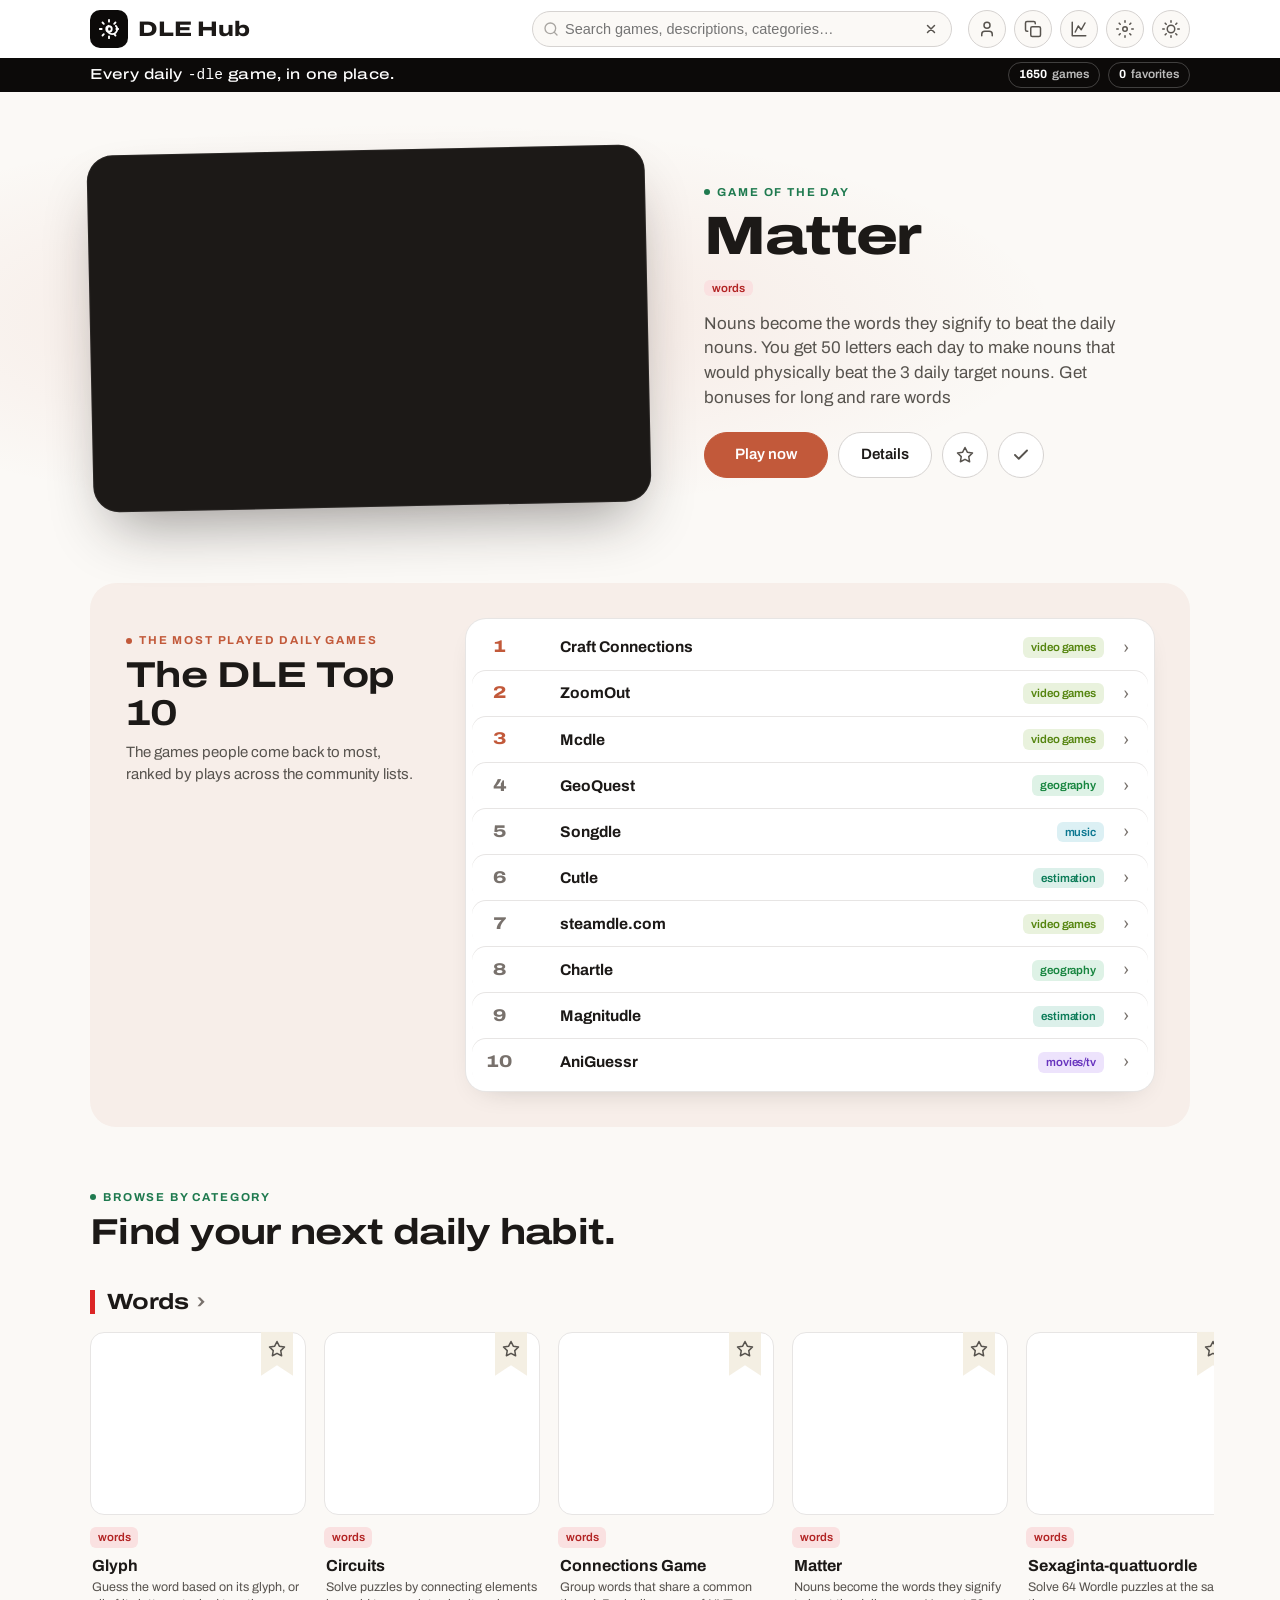
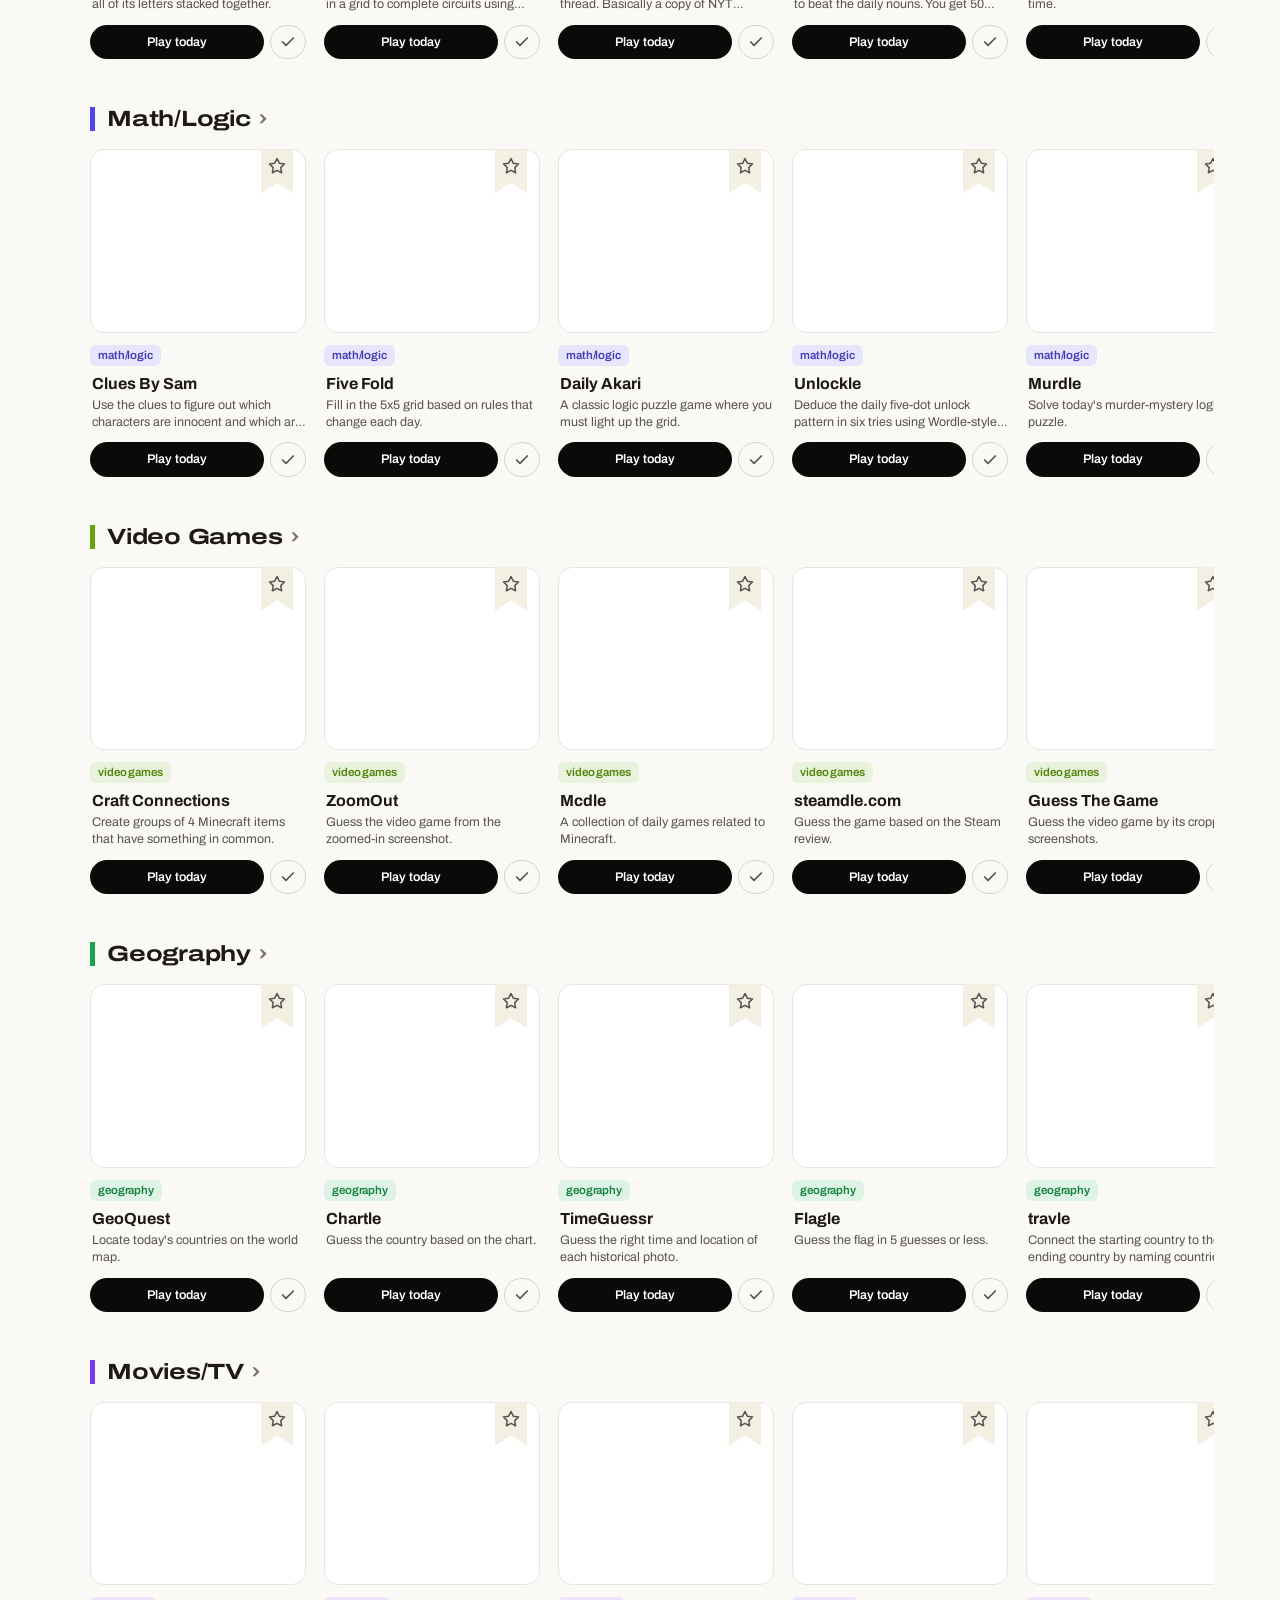
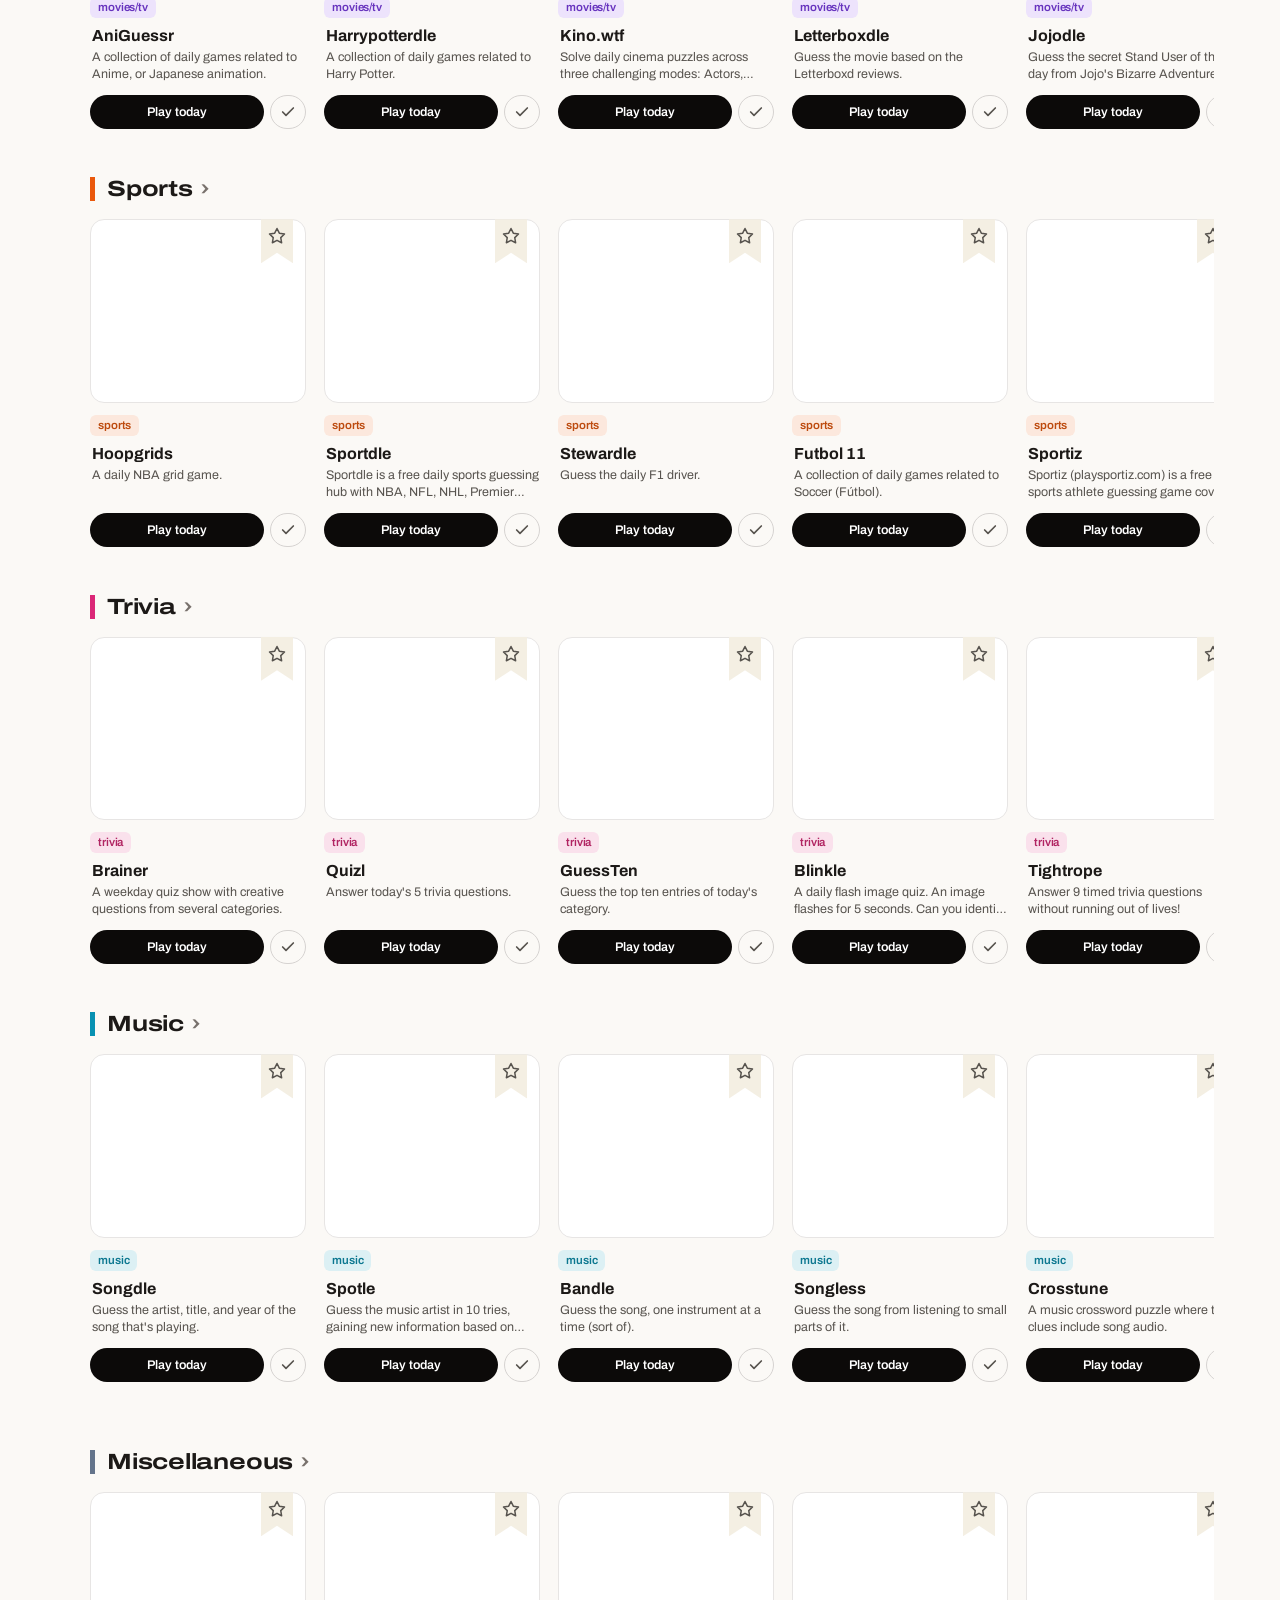
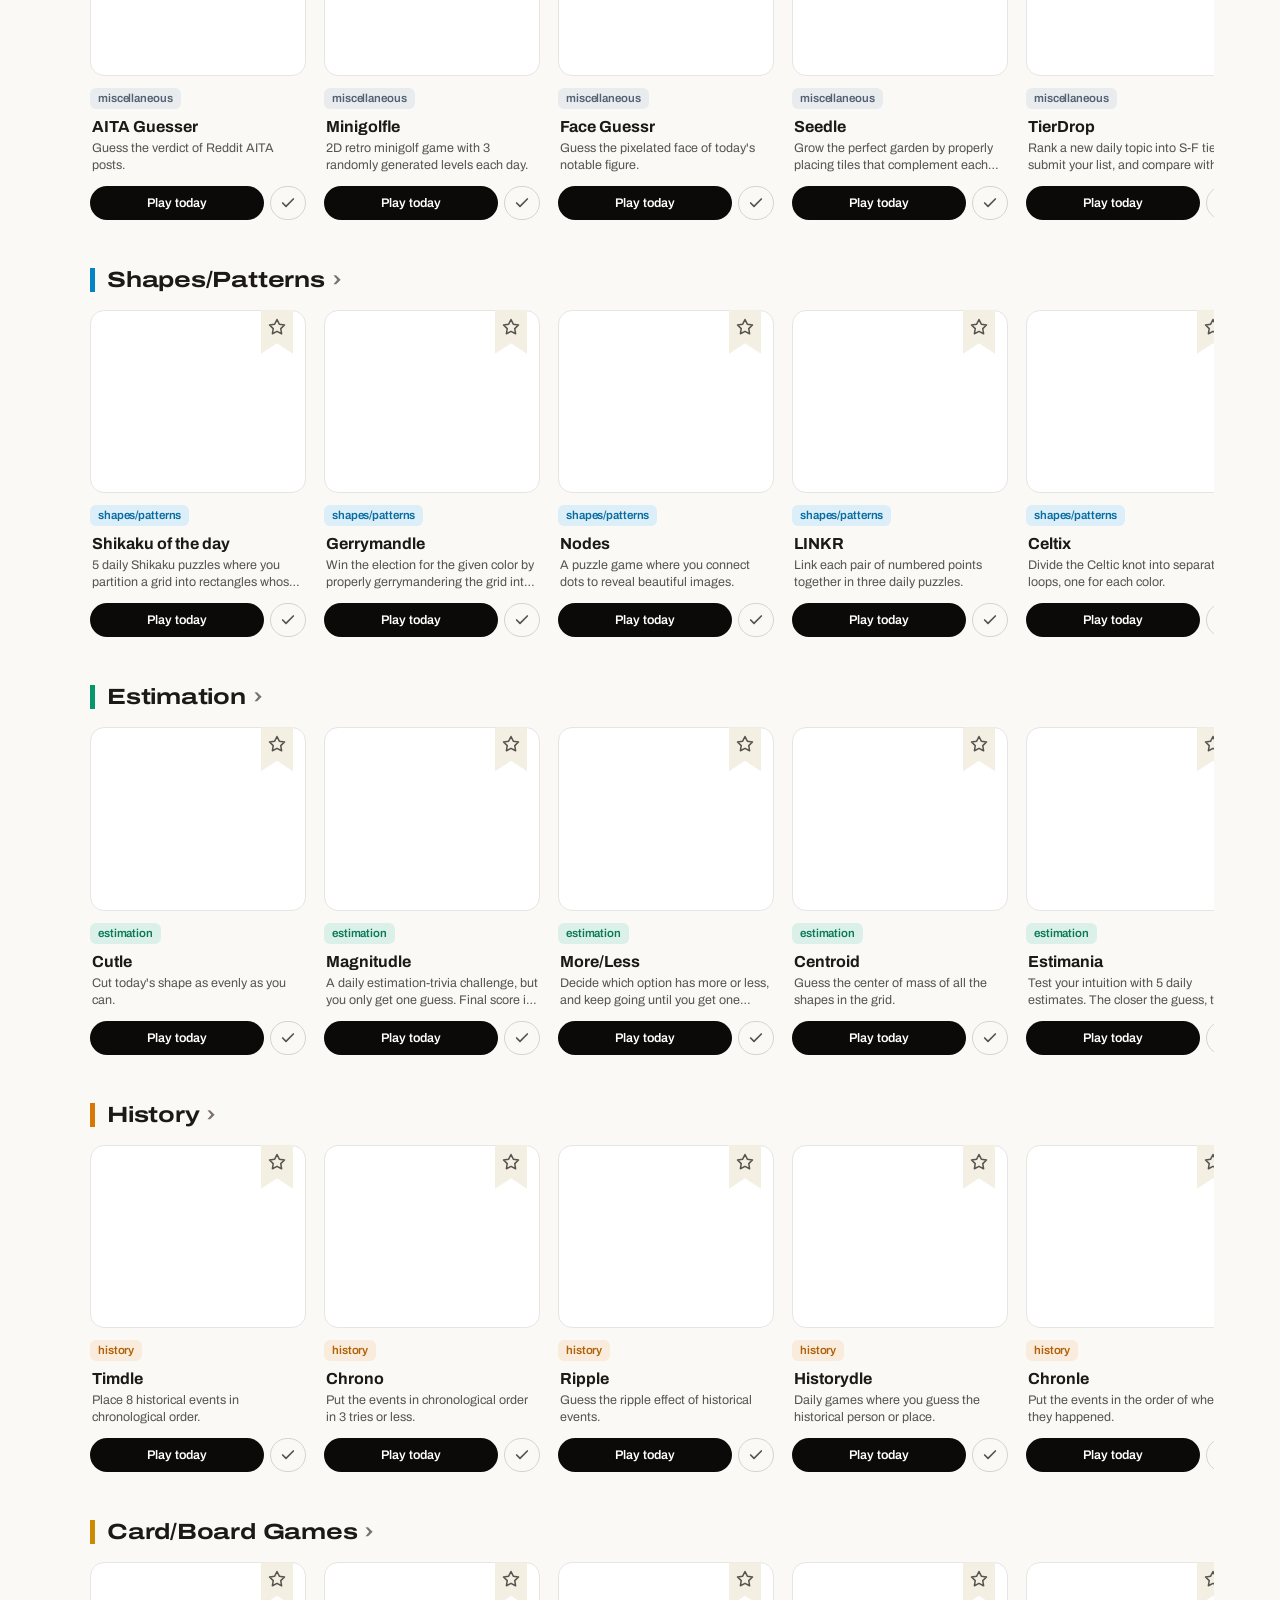
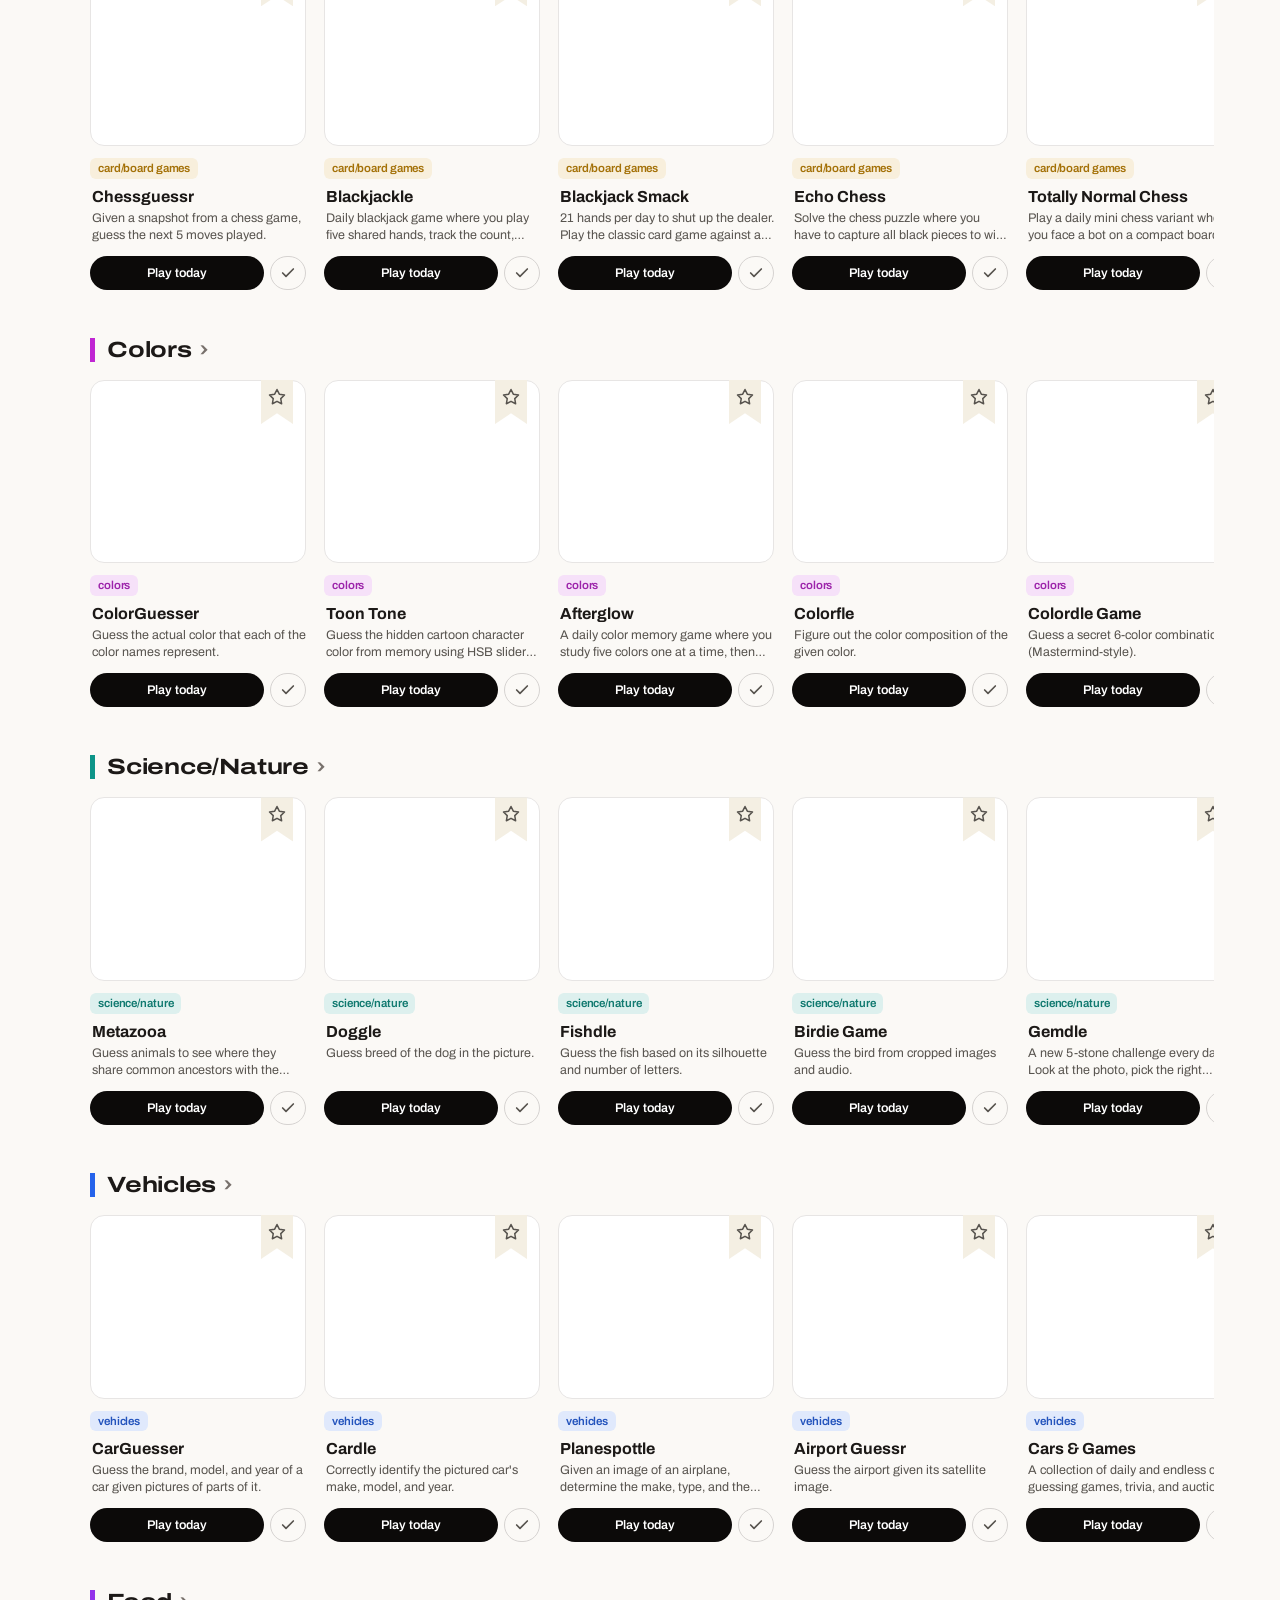
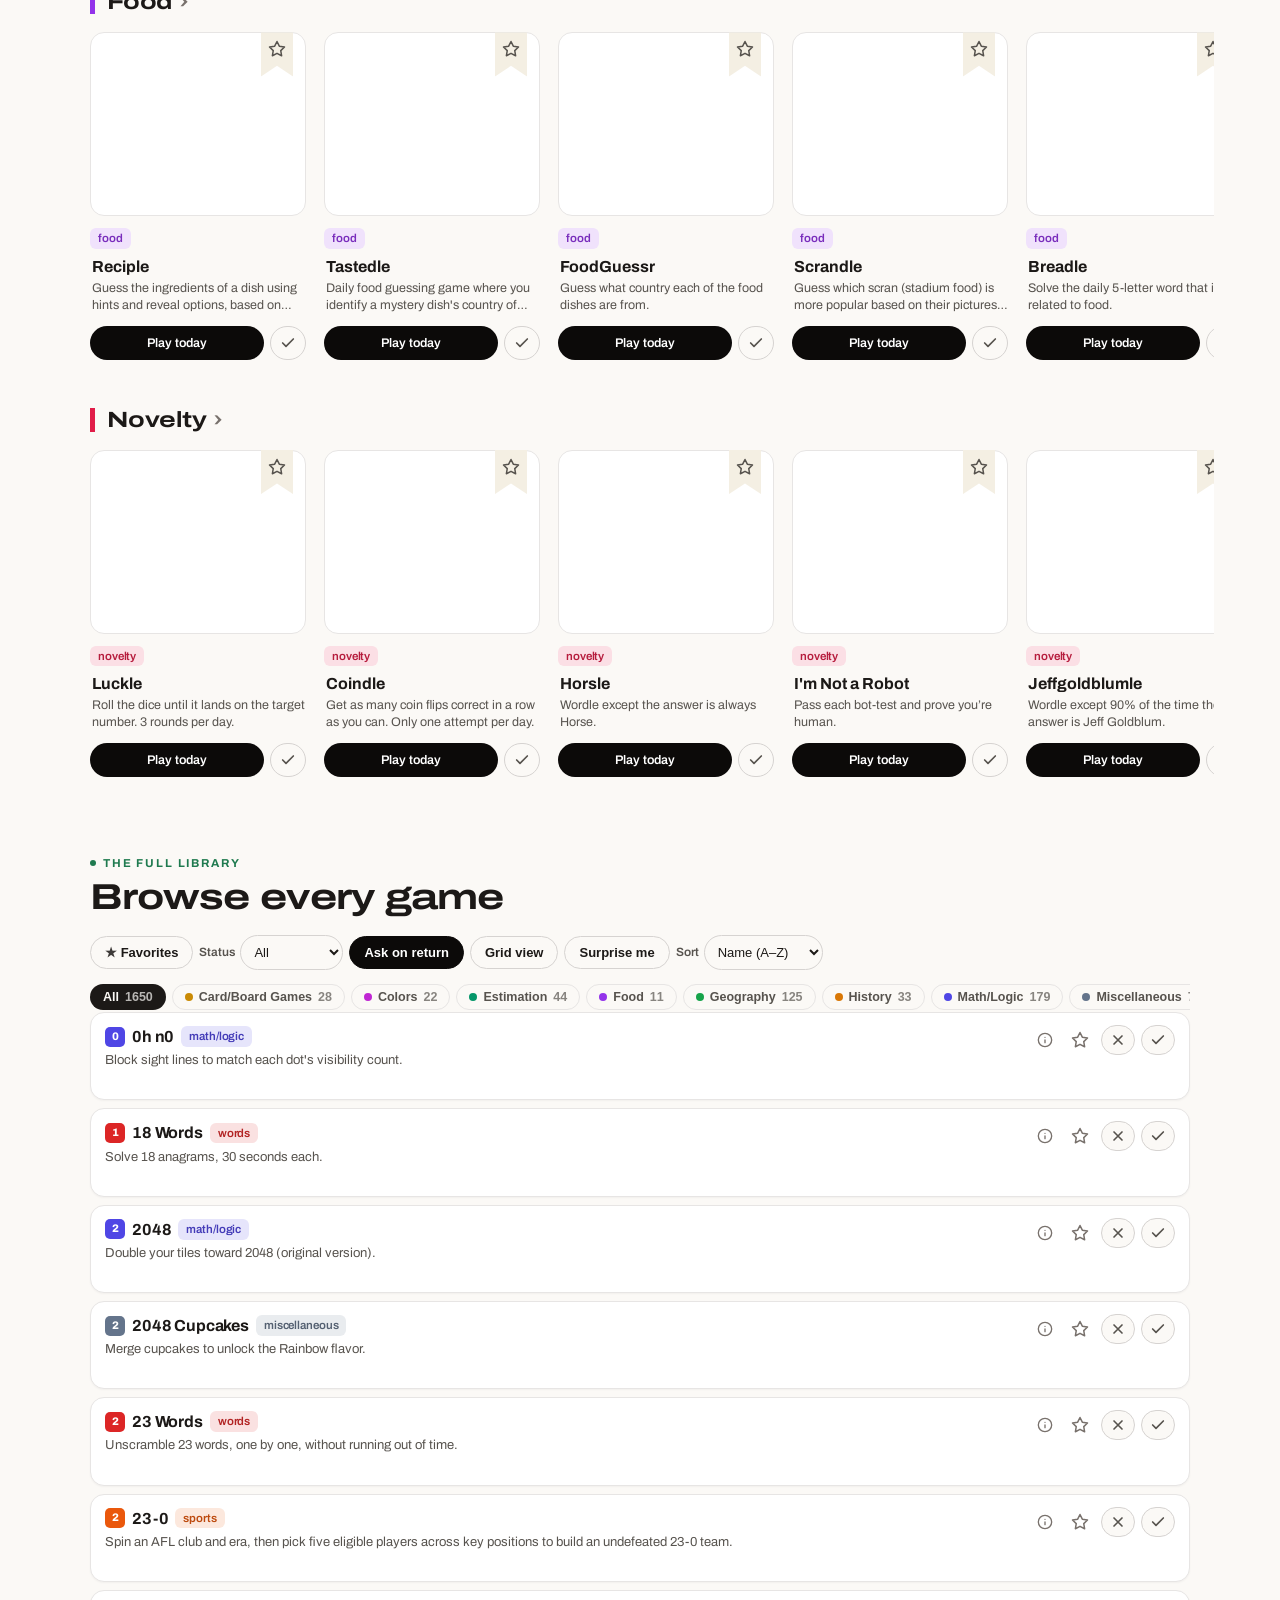
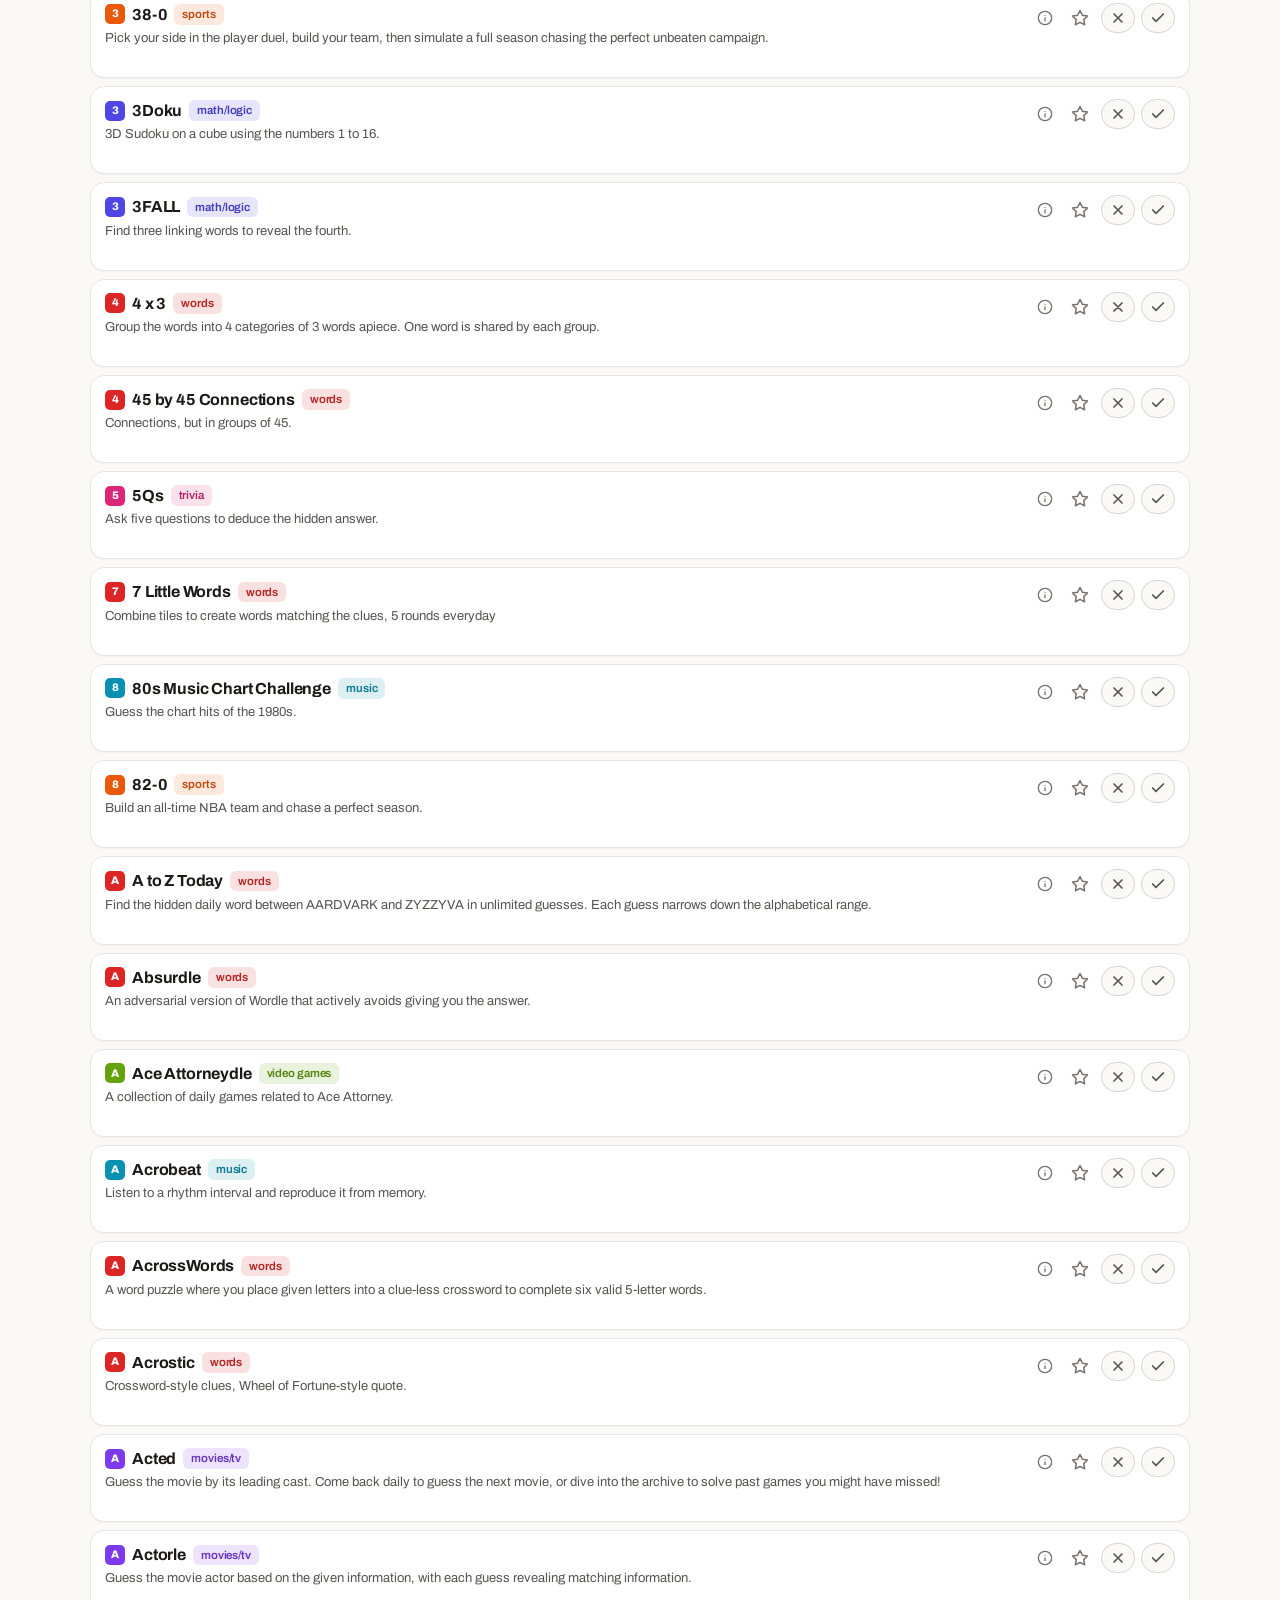
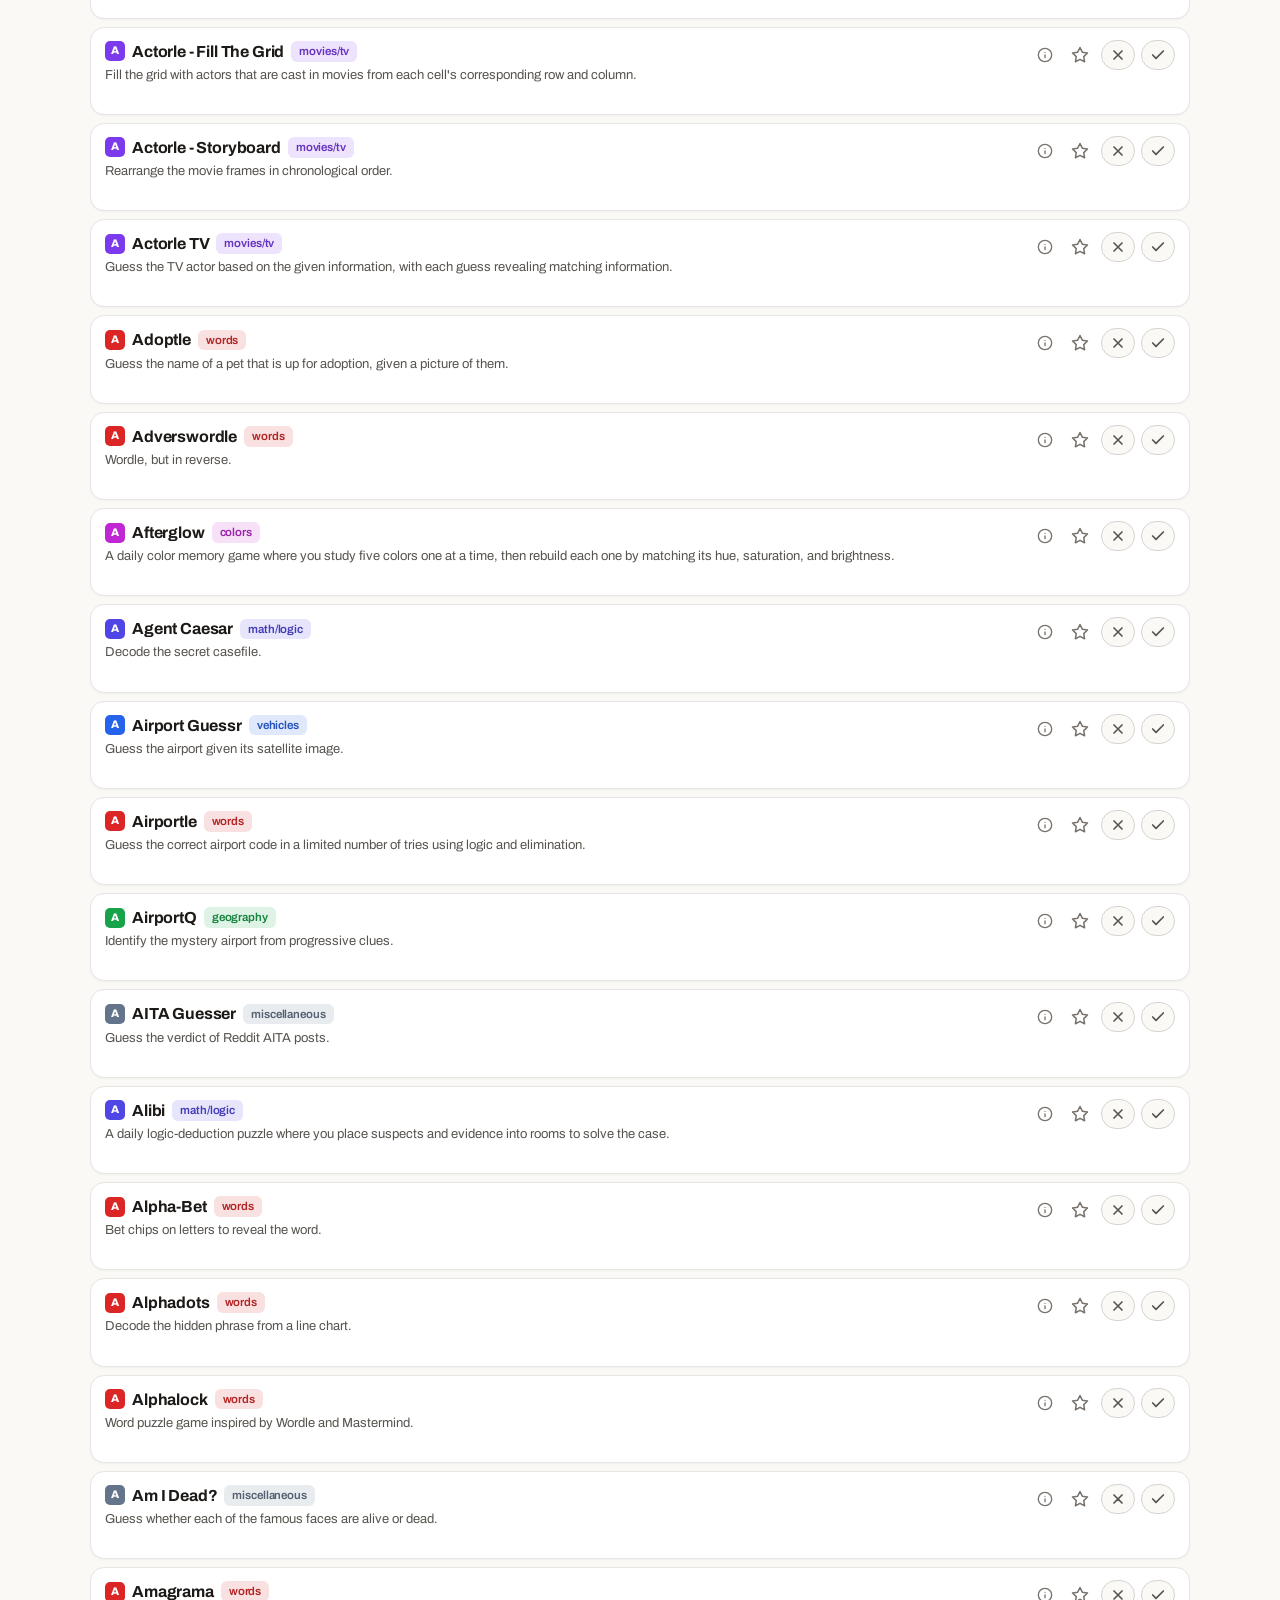
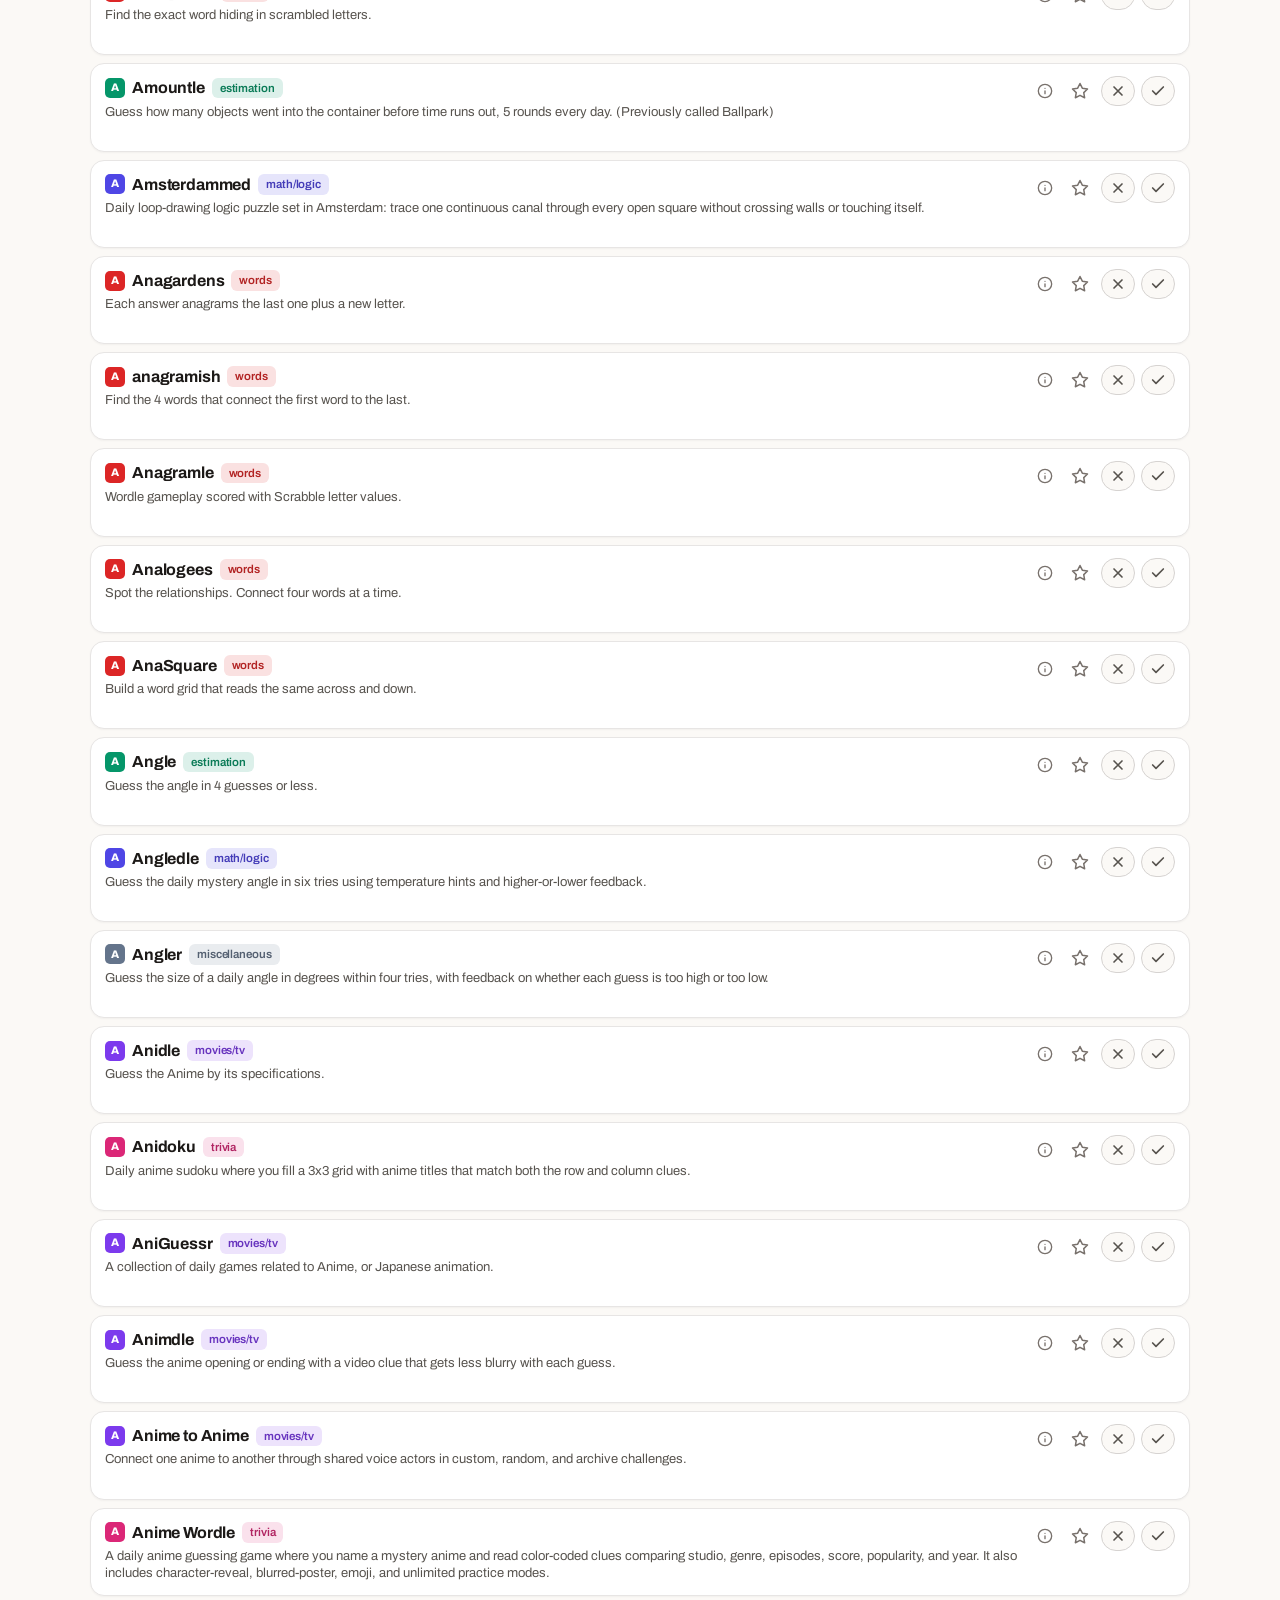
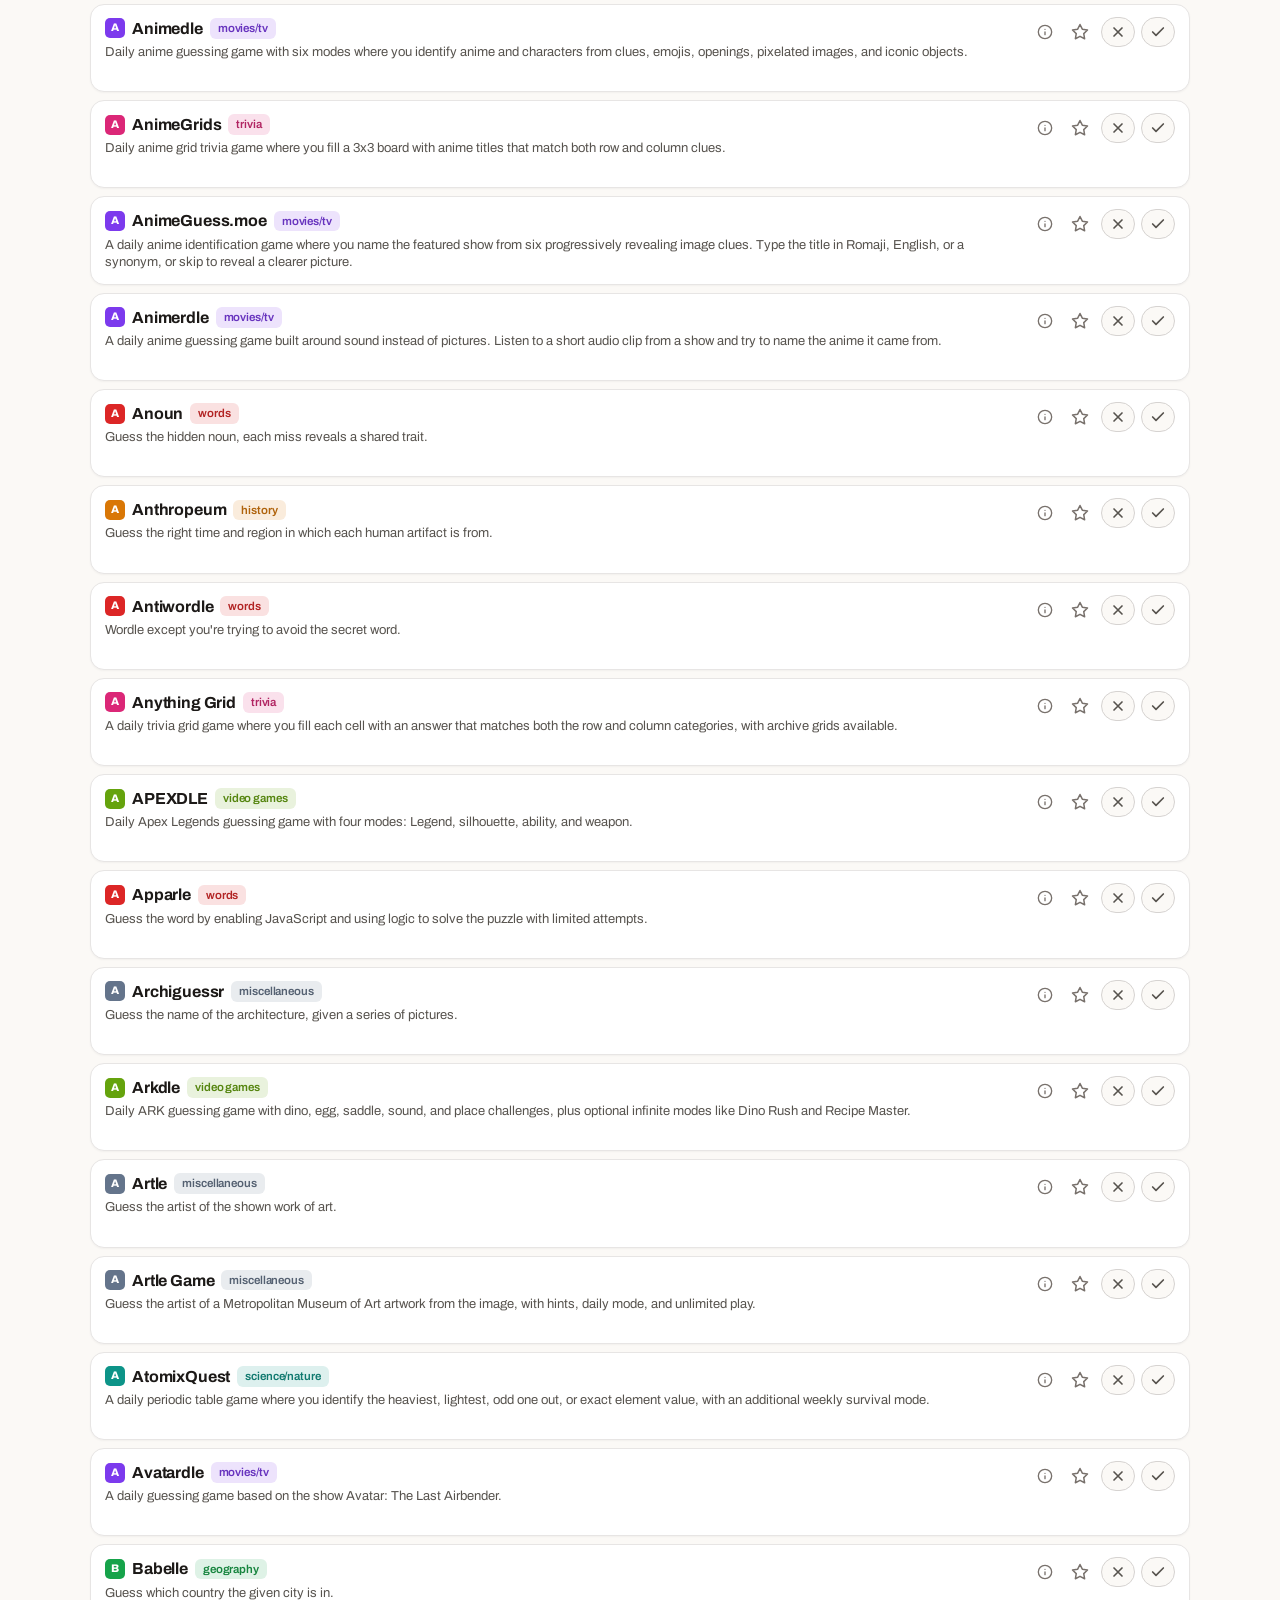
==== commit 66d889bd: "Redesign the front page and game pages after playlin.io Restyles the hub with a warm stone/terracott" ====
--- a/index.html
+++ b/index.html
@@ -5,6 +5,11 @@
   <meta name="viewport" content="width=device-width, initial-scale=1.0, viewport-fit=cover" />
   <title>DLE Hub — Your Daily -dle Games</title>
   <meta name="description" content="Search, favorite, and track every daily -dle game in one place. Monitor streaks and daily progress across 1,400+ games." />
+  <!-- Archivo is a variable font with a width axis: normal width for body text, the
+       expanded cut (font-stretch: 125%) for headings. Falls back to system fonts offline. -->
+  <link rel="preconnect" href="https://fonts.googleapis.com" />
+  <link rel="preconnect" href="https://fonts.gstatic.com" crossorigin />
+  <link rel="stylesheet" href="https://fonts.googleapis.com/css2?family=Archivo:wdth,wght@62..125,400..800&display=swap" />
   <link rel="stylesheet" href="styles.css" />
   <link rel="icon" href="data:image/svg+xml,%3Csvg xmlns='http://www.w3.org/2000/svg' viewBox='0 0 100 100'%3E%3Ctext y='.9em' font-size='90'%3E%F0%9F%A7%A9%3C/text%3E%3C/svg%3E" />
   <!-- PWA -->
@@ -28,8 +33,16 @@
         </span>
         <div>
           <h1>DLE Hub</h1>
-          <p class="tagline">Every daily <span class="mono">-dle</span> game, in one place.</p>
         </div>
+      </div>
+      <div class="search-wrap">
+        <span class="search-icon" aria-hidden="true">
+          <svg viewBox="0 0 24 24" fill="none" stroke="currentColor" stroke-width="2" stroke-linecap="round" stroke-linejoin="round"><circle cx="11" cy="11" r="8"/><path d="m21 21-4.3-4.3"/></svg>
+        </span>
+        <input id="search" type="search" placeholder="Search games, descriptions, categories…" autocomplete="off" spellcheck="false" />
+        <button id="clearSearch" class="clear-btn" title="Clear search" aria-label="Clear search" hidden>
+          <svg viewBox="0 0 24 24" fill="none" stroke="currentColor" stroke-width="2.5" stroke-linecap="round" aria-hidden="true"><path d="M18 6 6 18M6 6l12 12"/></svg>
+        </button>
       </div>
       <div class="header-btns">
         <button id="accountBtn" class="icon-btn icon-btn--account" title="Account / cloud sync" aria-label="Account" hidden>
@@ -59,18 +72,26 @@
       </button>
     </div>
 
-    <div class="stats" id="stats" aria-live="polite"></div>
+    <!-- Black tagline band under the header row; also carries the streak/progress stats. -->
+    <div class="band" id="band">
+      <div class="band-inner">
+        <p class="band-tagline">Every daily <span class="mono">-dle</span> game, in one place.</p>
+        <div class="stats" id="stats" aria-live="polite"></div>
+      </div>
+    </div>
+  </header>
 
+  <main id="mainGrid">
+    <!-- Front page (featured game, top chart, category rails). Rendered by app.js and shown
+         only while no search/filter is active; hidden otherwise so results come first. -->
+    <div id="home" class="home" hidden></div>
+
+    <section class="browse" id="browse">
+    <div class="section-intro" id="browseIntro">
+      <p class="eyebrow">The full library</p>
+      <h2 class="section-title">Browse every game</h2>
+    </div>
     <div class="toolbar">
-      <div class="search-wrap">
-        <span class="search-icon" aria-hidden="true">
-          <svg viewBox="0 0 24 24" fill="none" stroke="currentColor" stroke-width="2" stroke-linecap="round" stroke-linejoin="round"><circle cx="11" cy="11" r="8"/><path d="m21 21-4.3-4.3"/></svg>
-        </span>
-        <input id="search" type="search" placeholder="Search games, descriptions, categories…" autocomplete="off" spellcheck="false" />
-        <button id="clearSearch" class="clear-btn" title="Clear search" aria-label="Clear search" hidden>
-          <svg viewBox="0 0 24 24" fill="none" stroke="currentColor" stroke-width="2.5" stroke-linecap="round" aria-hidden="true"><path d="M18 6 6 18M6 6l12 12"/></svg>
-        </button>
-      </div>
       <div class="toggles">
         <button id="favFilter" class="toggle-btn" aria-pressed="false">Favorites</button>
         <button id="routineFilter" class="toggle-btn" aria-pressed="false" title="Show only your routine" hidden>Routine</button>
@@ -99,9 +120,8 @@
     </div>
 
     <div class="chips" id="categoryChips"></div>
-  </header>
+    </section>
 
-  <main id="mainGrid">
     <div id="grid" class="grid"></div>
     <div id="scrollSentinel" aria-hidden="true" hidden></div>
     <div id="emptyState" class="empty" hidden>
--- a/styles.css
+++ b/styles.css
@@ -1,43 +1,53 @@
-/* ---------- Theme tokens (zinc/gray palette, listdle-style) ---------- */
+/* ---------- Theme tokens (warm stone palette, terracotta accent) ---------- */
+/* --ink is the near-black used for filled pill buttons; --cream is the paper tone behind
+   the grid-view favorite ribbon. Both flip in dark mode. */
 :root {
-  --bg: #fafafa;
+  --bg: #fbf9f6;
   --bg-elev: #ffffff;
   --card: #ffffff;
-  --text: #18181b;
-  --text-dim: #52525b;
-  --text-dimmer: #71717a;
-  --border: #e4e4e7;
-  --border-strong: #d4d4d8;
-  --accent: #4f46e5;
-  --accent-soft: #eef2ff;
-  --star: #f5a623;
-  --done: #16a34a;
-  --done-soft: #f0fdf4;
-  --col: 860px;
-  --radius: 12px;
+  --text: #1c1917;
+  --text-dim: #57534e;
+  --text-dimmer: #78716c;
+  --border: #e7e5e4;
+  --border-strong: #d6d3d1;
+  --accent: #c2593a;
+  --accent-soft: #f8e9e3;
+  --ink: #0c0a09;
+  --ink-text: #ffffff;
+  --cream: #f4efe3;
+  --star: #e0982a;
+  --done: #1f7a4f;
+  --done-soft: #ebf5ef;
+  --col: 1100px;
+  --radius: 14px;
+  --font: "Archivo", -apple-system, BlinkMacSystemFont, "Segoe UI", Roboto, Helvetica, Arial, sans-serif;
 }
 :root[data-theme="dark"] {
-  --bg: #18181b;
-  --bg-elev: #1f1f23;
-  --card: #27272a;
-  --text: #fafafa;
-  --text-dim: #a1a1aa;
-  --text-dimmer: #71717a;
-  --border: #3f3f46;
-  --border-strong: #52525b;
-  --accent: #818cf8;
-  --accent-soft: #26263a;
-  --star: #ffb638;
-  --done: #4ade80;
-  --done-soft: #14251a;
+  --bg: #171513;
+  --bg-elev: #1f1c19;
+  --card: #262320;
+  --text: #f5f5f4;
+  --text-dim: #a8a29e;
+  --text-dimmer: #78716c;
+  --border: #3a3531;
+  --border-strong: #4f4944;
+  --accent: #e57d5c;
+  --accent-soft: #3a2620;
+  --ink: #f5f5f4;
+  --ink-text: #171513;
+  --cream: #34302a;
+  --star: #f2b544;
+  --done: #5cc489;
+  --done-soft: #17271d;
 }
 @media (prefers-color-scheme: dark) {
   :root[data-theme="auto"] {
-    --bg: #18181b; --bg-elev: #1f1f23; --card: #27272a;
-    --text: #fafafa; --text-dim: #a1a1aa; --text-dimmer: #71717a;
-    --border: #3f3f46; --border-strong: #52525b;
-    --accent: #818cf8; --accent-soft: #26263a;
-    --star: #ffb638; --done: #4ade80; --done-soft: #14251a;
+    --bg: #171513; --bg-elev: #1f1c19; --card: #262320;
+    --text: #f5f5f4; --text-dim: #a8a29e; --text-dimmer: #78716c;
+    --border: #3a3531; --border-strong: #4f4944;
+    --accent: #e57d5c; --accent-soft: #3a2620;
+    --ink: #f5f5f4; --ink-text: #171513; --cream: #34302a;
+    --star: #f2b544; --done: #5cc489; --done-soft: #17271d;
   }
 }
 
@@ -45,13 +55,15 @@
 html { -webkit-text-size-adjust: 100%; }
 body {
   margin: 0;
-  font-family: -apple-system, BlinkMacSystemFont, "Segoe UI", Roboto, Helvetica, Arial, sans-serif;
+  font-family: var(--font);
   background: var(--bg);
   color: var(--text);
   line-height: 1.45;
   -webkit-font-smoothing: antialiased;
 }
 .mono { font-family: ui-monospace, SFMono-Regular, Menlo, Consolas, monospace; }
+/* Display headings use Archivo's expanded width; body text stays at normal width. */
+.modal-head h2, .page-title, .empty-title, .st-big { font-stretch: 125%; }
 
 .skip-link {
   position: absolute; left: -9999px; top: auto; width: 1px; height: 1px; overflow: hidden;
@@ -64,46 +76,59 @@
 }
 
 /* shared centered column */
-.header-top, .stats, .toolbar, .chips, .grid, .empty { max-width: var(--col); margin-inline: auto; }
+.header-top, .band-inner, .home, .browse, .grid, .empty { max-width: var(--col); margin-inline: auto; }
 
 /* ---------- Header ---------- */
 .app-header {
+  --gutter-l: calc(clamp(12px, 4vw, 24px) + env(safe-area-inset-left));
+  --gutter-r: calc(clamp(12px, 4vw, 24px) + env(safe-area-inset-right));
   position: sticky;
   top: 0;
   z-index: 20;
   background: var(--bg-elev); /* opaque: avoids per-frame backdrop-filter re-blur on scroll */
-  border-bottom: 1px solid var(--border);
-  padding: 10px clamp(12px, 4vw, 24px);
+  padding: 10px var(--gutter-r) 0 var(--gutter-l);
   /* iOS status bar is translucent (see index.html) — pad the safe area so content/icons
      don't sit under the clock/battery, and extend the header's own background up under it. */
   padding-top: calc(10px + env(safe-area-inset-top));
-  padding-left: calc(clamp(12px, 4vw, 24px) + env(safe-area-inset-left));
-  padding-right: calc(clamp(12px, 4vw, 24px) + env(safe-area-inset-right));
-}
-.header-top { display: flex; align-items: center; justify-content: space-between; gap: 12px; flex-wrap: wrap; }
+}
+body.page-open .app-header { padding-bottom: 10px; border-bottom: 1px solid var(--border); }
+.header-top { display: flex; align-items: center; justify-content: space-between; gap: 12px 16px; flex-wrap: wrap; padding-bottom: 10px; }
+.header-top .search-wrap { flex: 0 1 420px; }
+
+/* Full-bleed black band under the header row: tagline left, today's stats right. Stays
+   black in both themes. */
+.band {
+  background: #0c0a09; color: #fff;
+  margin-left: calc(-1 * var(--gutter-l)); margin-right: calc(-1 * var(--gutter-r));
+  padding: 0 var(--gutter-r) 0 var(--gutter-l);
+}
+.band-inner { display: flex; align-items: center; justify-content: space-between; gap: 4px 12px; flex-wrap: wrap; min-height: 34px; padding: 4px 0; }
+.band-tagline { margin: 0; font-size: 14.5px; font-weight: 500; font-stretch: 125%; letter-spacing: .01em; white-space: nowrap; }
+.band .stats { margin: 0; }
+.band .stat { background: transparent; border-color: rgba(255,255,255,.22); color: rgba(255,255,255,.72); }
+.band .stat b { color: #fff; }
+.band .stat.progress b { color: #6ee7a7; }
+.band .stat.streak:hover { border-color: #f2b544; }
+.band .ring-bg { stroke: rgba(255,255,255,.22); }
+.band .ring-fg { stroke: #6ee7a7; }
 /* min-width:0 lets the brand text shrink/truncate instead of wrapping into a squeezed
    multi-line mess when the header-btns row doesn't leave it much room (narrow screens). */
 .brand { display: flex; align-items: center; gap: 10px; min-width: 0; flex: 1 1 auto; }
 .brand > div { min-width: 0; }
 .brand-logo {
   display: grid; place-items: center; width: 38px; height: 38px; flex-shrink: 0;
-  border-radius: 10px; background: var(--accent-soft); color: var(--accent);
+  border-radius: 10px; background: var(--ink); color: var(--ink-text);
 }
 .brand-logo svg { width: 22px; height: 22px; }
 .brand h1 {
-  margin: 0; font-size: 20px; font-weight: 800; letter-spacing: -0.02em;
+  margin: 0; font-size: 21px; font-weight: 800; letter-spacing: -0.01em; font-stretch: 125%;
   white-space: nowrap; overflow: hidden; text-overflow: ellipsis;
 }
-.tagline {
-  margin: 1px 0 0; color: var(--text-dim); font-size: 12.5px;
-  white-space: nowrap; overflow: hidden; text-overflow: ellipsis;
-}
-
-.stats { display: flex; flex-wrap: wrap; gap: 6px 8px; margin: 10px auto 2px; }
+.stats { display: flex; flex-wrap: wrap; gap: 6px 8px; }
 .stat {
   display: inline-flex; align-items: center; gap: 5px;
   background: var(--bg); border: 1px solid var(--border);
-  border-radius: 8px; padding: 3px 9px; font-size: 12px; font-weight: 600; color: var(--text-dim);
+  border-radius: 999px; padding: 3px 10px; font-size: 12px; font-weight: 600; color: var(--text-dim);
 }
 .stat b { color: var(--text); font-variant-numeric: tabular-nums; }
 .stat.progress b { color: var(--done); }
@@ -118,7 +143,7 @@
 .search-icon svg { width: 16px; height: 16px; }
 #search {
   width: 100%; padding: 9px 34px 9px 32px;
-  border-radius: 10px; border: 1px solid var(--border-strong);
+  border-radius: 999px; border: 1px solid var(--border-strong);
   background: var(--bg); color: var(--text); font-size: 14.5px; outline: none;
   transition: border-color .15s, box-shadow .15s;
 }
@@ -134,19 +159,20 @@
 .toggles { display: flex; gap: 6px; align-items: center; flex-wrap: wrap; }
 .toggle-btn {
   border: 1px solid var(--border-strong); background: var(--bg); color: var(--text);
-  padding: 8px 12px; border-radius: 10px; font-size: 13px; font-weight: 600;
+  padding: 8px 14px; border-radius: 999px; font-size: 13px; font-weight: 600;
   cursor: pointer; transition: all .13s; white-space: nowrap;
 }
 .toggle-btn:hover { border-color: var(--text-dim); }
-.toggle-btn[aria-pressed="true"] { background: var(--text); border-color: var(--text); color: var(--bg); }
+.toggle-btn:active { transform: scale(.96); }
+.toggle-btn[aria-pressed="true"] { background: var(--ink); border-color: var(--ink); color: var(--ink-text); }
 #favFilter::before { content: "★ "; opacity: .85; }
 .sort-wrap { display: inline-flex; align-items: center; gap: 5px; font-size: 12px; color: var(--text-dim); font-weight: 600; }
 #sort, #statusFilter {
   border: 1px solid var(--border-strong); background: var(--bg); color: var(--text);
-  padding: 8px 9px; border-radius: 9px; font-size: 13px; cursor: pointer;
+  padding: 8px 9px; border-radius: 999px; font-size: 13px; cursor: pointer;
 }
 .icon-btn {
-  border: 1px solid var(--border-strong); background: var(--bg); border-radius: 10px;
+  border: 1px solid var(--border-strong); background: var(--bg); border-radius: 999px;
   width: 38px; height: 38px; cursor: pointer; flex-shrink: 0;
   display: grid; place-items: center; color: var(--text-dim);
   transition: border-color .13s, color .13s, background .13s;
@@ -185,38 +211,45 @@
 .type-chip.active { background: var(--accent-soft); border-color: var(--accent); color: var(--accent); }
 
 /* ---------- Grid: single centered column ---------- */
-main { padding: 14px clamp(12px, 4vw, 24px) 40px; }
+/* The hero glow reaches past the column; clip it at main's edge so the page never scrolls
+   sideways (clip, unlike hidden, doesn't make main a scroll container). */
+main { padding: 14px clamp(12px, 4vw, 24px) 40px; overflow-x: clip; }
 .grid { display: flex; flex-direction: column; gap: 8px; }
 
-/* category group headings (shown when sorting by category) */
+/* category group headings (shown when sorting by category): a thick left rule in the
+   category's color (--cat, set inline by app.js) beside an expanded-width title. */
 .group-head {
-  display: flex; align-items: center; gap: 8px;
-  margin: 16px 2px 2px; font-size: 13px; font-weight: 800; text-transform: uppercase;
-  letter-spacing: .06em; color: var(--text-dim);
-}
-.group-head:first-child { margin-top: 2px; }
-.group-dot { width: 10px; height: 10px; border-radius: 3px; flex-shrink: 0; }
-.group-count { color: var(--text-dimmer); font-weight: 600; }
+  display: flex; align-items: baseline; gap: 8px;
+  margin: 22px 2px 4px; padding-left: 12px; border-left: 5px solid var(--cat, var(--accent));
+  font-size: 20px; font-weight: 700; font-stretch: 125%; letter-spacing: -.01em;
+  line-height: 1.1; color: var(--text);
+}
+.group-head:first-child { margin-top: 4px; }
+.group-count { color: var(--text-dimmer); font-size: 13px; font-weight: 600; font-stretch: 100%; }
 
 /* ---------- Card (listdle-style compact row) ---------- */
 .card {
   position: relative;
   display: flex; align-items: flex-start; gap: 12px;
   background: var(--card);
-  border: 2px solid var(--border);
+  border: 1px solid var(--border);
   border-radius: var(--radius);
-  padding: 11px 13px;
+  padding: 12px 14px;
   cursor: pointer;
-  transition: border-color .13s, background .13s, transform .1s, box-shadow .15s;
+  box-shadow: 0 1px 2px rgba(28,25,23,.04);
+  transition: border-color .13s, background .13s, transform .12s ease-out, box-shadow .15s;
 }
 .card:hover {
   border-color: var(--border-strong);
-  background: color-mix(in srgb, var(--card) 92%, var(--accent) 8%);
-  box-shadow: 0 4px 16px rgba(0,0,0,.06);
-  transform: translateY(-1px);
-}
-.card:active { transform: scale(.997); }
-.card.is-done { border-left-color: var(--done); background: color-mix(in srgb, var(--card) 88%, var(--done) 12%); }
+  box-shadow: 0 6px 20px rgba(28,25,23,.08);
+  transform: translateY(-2px);
+}
+.card:active { transform: scale(.985); }
+.card.is-done {
+  border-color: color-mix(in srgb, var(--done) 35%, var(--border));
+  box-shadow: inset 4px 0 0 var(--done);
+  background: color-mix(in srgb, var(--card) 90%, var(--done) 10%);
+}
 
 .card-body { flex: 1 1 auto; min-width: 0; }
 .card-line { display: flex; flex-wrap: wrap; align-items: center; gap: 7px; }
@@ -226,9 +259,13 @@
   display: grid; place-items: center; color: #fff; font-weight: 800; font-size: 11px;
 }
 .card-title { font-size: 16px; font-weight: 700; letter-spacing: -0.01em; color: var(--text); }
+/* Category label: a soft tint of the category color (--cat, set inline by app.js) with
+   darker text in the same hue, rather than a solid saturated block. */
 .card-badge {
-  font-size: 10.5px; font-weight: 700; text-transform: uppercase; letter-spacing: .04em;
-  color: #fff; padding: 2px 7px; border-radius: 7px; opacity: .92; white-space: nowrap;
+  font-size: 11.5px; font-weight: 600; text-transform: lowercase; letter-spacing: -.01em;
+  color: color-mix(in srgb, var(--cat) 78%, var(--text));
+  background: color-mix(in srgb, var(--cat) 14%, var(--card));
+  padding: 2px 8px; border-radius: 6px; white-space: nowrap;
 }
 .card-desc {
   margin: 4px 0 0; font-size: 13px; line-height: 1.35; color: var(--text-dim);
@@ -271,14 +308,14 @@
 
 .done-btn {
   border: 1px solid var(--border-strong); background: var(--bg); color: var(--text-dim);
-  border-radius: 8px; padding: 6px 10px; font-size: 12.5px; font-weight: 600; cursor: pointer;
+  border-radius: 999px; padding: 6px 10px; font-size: 12.5px; font-weight: 600; cursor: pointer;
   white-space: nowrap; transition: all .12s;
 }
 .done-btn:hover { border-color: var(--done); color: var(--done); }
 .done-btn.active { background: var(--done); border-color: var(--done); color: #fff; }
 .fail-btn {
   border: 1px solid var(--border-strong); background: var(--bg); color: var(--text-dim);
-  border-radius: 8px; padding: 6px 9px; font-size: 12.5px; font-weight: 700; cursor: pointer;
+  border-radius: 999px; padding: 6px 9px; font-size: 12.5px; font-weight: 700; cursor: pointer;
   white-space: nowrap; transition: all .12s;
 }
 .fail-btn:hover { border-color: #ef4444; color: #ef4444; }
@@ -493,15 +530,16 @@
 .grid.view-grid {
   display: grid;
   grid-template-columns: repeat(auto-fill, minmax(200px, 1fr));
-  gap: 12px;
+  gap: 14px;
 }
 .grid.view-grid .card {
   flex-direction: column;
   align-items: stretch;
   gap: 0;
-  padding: 0;
+  padding: 7px;
   overflow: hidden;
 }
+/* The thumbnail sits inset in the card as its own rounded, bordered tile. */
 .grid.view-grid .card-thumb {
   display: block;
   width: 100%;
@@ -509,19 +547,217 @@
   min-height: 108px;
   background-size: cover;
   background-position: center;
-  border-bottom: 1px solid var(--border);
-}
-.grid.view-grid .card-body { padding: 10px 12px 4px; }
+  border: 1px solid var(--border);
+  border-radius: 10px;
+}
+.grid.view-grid .card-thumb.no-shot {
+  display: grid; place-items: center;
+  background: color-mix(in srgb, var(--cat) 16%, var(--card));
+}
+.grid.view-grid .card-thumb.no-shot::after {
+  content: attr(data-letter);
+  font-size: 44px; font-weight: 800; font-stretch: 125%;
+  color: color-mix(in srgb, var(--cat) 70%, var(--text)); opacity: .55;
+}
+.grid.view-grid .card-body { padding: 10px 6px 4px; }
+/* Favorite star becomes a bookmark ribbon hanging off the top-right of the thumbnail.
+   Four classes so it outranks the mobile .star-btn.icon-act touch-target padding. */
+.grid.view-grid .card-acts .star-btn.icon-act {
+  position: absolute; top: 7px; right: 16px; z-index: 1;
+  width: 32px; height: 44px; padding: 8px 0 0; align-items: flex-start;
+  border-radius: 0; background: var(--cream); color: var(--text-dim);
+  clip-path: polygon(0 0, 100% 0, 100% 100%, 50% 76%, 0 100%);
+  filter: drop-shadow(0 2px 3px rgba(0,0,0,.12));
+}
+.grid.view-grid .card-acts .star-btn.icon-act.active { color: var(--star); }
+.grid.view-grid .card-acts .star-btn.icon-act:hover { color: var(--star); background: var(--cream); }
 /* Long titles wrapping to 2 lines was the last source of uneven card heights in grid view
    (rows size to their tallest card) — truncate instead, matching the fixed-height description. */
-.grid.view-grid .card-line { flex-wrap: nowrap; }
+.grid.view-grid .card-line { flex-wrap: wrap; row-gap: 3px; }
+/* Category label sits on its own row above the title (::before is a full-width line break). */
+.grid.view-grid .card-badge { order: -2; }
+.grid.view-grid .card-line::before { content: ""; order: -1; flex-basis: 100%; }
 .grid.view-grid .card-title {
-  font-size: 15px; flex: 1 1 auto; min-width: 0;
+  font-size: 15px; flex: 1 1 0; min-width: 0;
   overflow: hidden; text-overflow: ellipsis; white-space: nowrap;
 }
-.grid.view-grid .card-acts { padding: 4px 10px 9px; margin-top: auto; }
+.grid.view-grid .card-acts { padding: 4px 3px 2px; margin-top: auto; }
 .grid.view-grid .group-head { grid-column: 1 / -1; }
-.grid.view-grid .card.is-done { border-left-width: 2px; }
+
+/* ---------- front page ---------- */
+.eyebrow {
+  display: inline-flex; align-items: center; gap: 7px; margin: 0 0 8px;
+  font-size: 11.5px; font-weight: 700; text-transform: uppercase; letter-spacing: .16em; color: var(--done);
+}
+.eyebrow::before { content: ""; width: 6px; height: 6px; border-radius: 50%; background: currentColor; }
+.section-title {
+  margin: 0; font-size: clamp(24px, 4.4vw, 36px); font-weight: 700; font-stretch: 125%;
+  letter-spacing: -.02em; line-height: 1.05; color: var(--text);
+}
+.section-sub { margin: 10px 0 0; font-size: 15px; line-height: 1.45; color: var(--text-dim); max-width: 40ch; }
+.section-intro { margin: 56px 0 6px; }
+.browse .section-intro { margin: 56px 0 18px; }
+.browse .section-intro[hidden] { display: none; }
+.browse { padding-top: 4px; }
+
+/* Featured game: a screenshot in a dark device bezel beside big type, on a faint warm glow. */
+.hero {
+  position: relative;
+  display: grid; grid-template-columns: minmax(0, 1.15fr) minmax(0, 1fr); gap: clamp(24px, 5vw, 56px);
+  align-items: center; padding: clamp(20px, 4vw, 44px) 0 clamp(16px, 3vw, 28px);
+}
+.hero::before {
+  content: ""; position: absolute; inset: -10% -20%; z-index: -1; pointer-events: none;
+  background: radial-gradient(ellipse 60% 55% at 35% 50%, color-mix(in srgb, var(--accent) 12%, transparent), transparent 70%);
+}
+.hero-frame {
+  background: #1c1917; border-radius: 26px; padding: 10px;
+  box-shadow: 0 30px 60px -20px rgba(28,25,23,.45), 0 0 0 1px rgba(255,255,255,.06) inset;
+  transform: rotate(-1.2deg);
+}
+.hero-shot {
+  aspect-ratio: 16 / 10; border-radius: 17px; background-size: cover; background-position: center top;
+}
+.hero-shot.no-shot, .rc-shot.no-shot {
+  display: grid; place-items: center; background: color-mix(in srgb, var(--cat) 16%, var(--card));
+}
+.hero-shot.no-shot::after, .rc-shot.no-shot::after {
+  content: attr(data-letter); font-size: 56px; font-weight: 800; font-stretch: 125%;
+  color: color-mix(in srgb, var(--cat) 70%, var(--text)); opacity: .55;
+}
+.hero-title {
+  margin: 0 0 12px; font-size: clamp(32px, 5.4vw, 54px); font-weight: 800; font-stretch: 125%;
+  letter-spacing: -.03em; line-height: 1;
+}
+.hero-desc { margin: 14px 0 22px; font-size: 17px; line-height: 1.45; color: var(--text-dim); max-width: 42ch; }
+.hero-actions { display: flex; flex-wrap: wrap; gap: 10px; align-items: center; }
+
+.pill-btn {
+  display: inline-flex; align-items: center; justify-content: center; gap: 6px;
+  border: 1px solid var(--border-strong); background: var(--card); color: var(--text);
+  border-radius: 999px; padding: 11px 22px; font: inherit; font-size: 15px; font-weight: 600;
+  cursor: pointer; transition: transform .12s ease-out, border-color .13s, background .13s;
+}
+.pill-btn:hover { border-color: var(--text-dim); }
+.pill-btn:active { transform: scale(.96); }
+.pill-btn--accent { background: var(--accent); border-color: var(--accent); color: #fff; padding-inline: 30px; }
+.pill-btn--accent:hover { border-color: var(--accent); background: color-mix(in srgb, var(--accent) 88%, #000); }
+.pill-btn--icon { width: 46px; height: 46px; padding: 0; color: var(--text-dim); }
+.pill-btn--icon .ico svg { width: 18px; height: 18px; }
+.pill-btn--icon.active { color: var(--star); }
+.pill-btn--icon.is-done { background: var(--done); border-color: var(--done); color: #fff; }
+
+/* Top 10 chart: an intro block beside a white ranked table, on a warm panel. */
+.chart-sec {
+  display: grid; grid-template-columns: minmax(0, 300px) minmax(0, 1fr); gap: 20px 40px; align-items: start;
+  margin-top: 48px; padding: clamp(18px, 4vw, 36px);
+  border-radius: 26px; background: color-mix(in srgb, var(--accent) 7%, var(--bg));
+}
+.chart-intro { padding-top: 8px; }
+.chart-intro .eyebrow { color: var(--accent); }
+.chart-list {
+  background: var(--card); border-radius: 20px; padding: 6px;
+  box-shadow: 0 0 0 1px var(--border), 0 10px 30px -18px rgba(28,25,23,.3);
+}
+.chart-row {
+  display: grid; grid-template-columns: 30px 22px minmax(0, 1fr) auto 20px; align-items: center; gap: 12px;
+  padding: 10px 12px; border-radius: 14px; cursor: pointer; transition: background .12s;
+}
+.chart-row + .chart-row { box-shadow: 0 -1px 0 var(--border); }
+.chart-row:hover { background: color-mix(in srgb, var(--accent) 6%, var(--card)); }
+.chart-row:focus-visible { outline: 2px solid var(--accent); outline-offset: -2px; }
+.chart-rank {
+  font-size: 17px; font-weight: 800; font-stretch: 125%; color: var(--text-dimmer);
+  text-align: center; font-variant-numeric: tabular-nums;
+}
+.chart-row:nth-child(-n+3) .chart-rank { color: var(--accent); }
+.chart-name { font-size: 15.5px; font-weight: 700; white-space: nowrap; overflow: hidden; text-overflow: ellipsis; }
+.chart-state { color: var(--text-dimmer); font-size: 18px; text-align: center; }
+.chart-row.is-done .chart-state { color: var(--done); }
+.chart-state .ico svg { width: 16px; height: 16px; }
+
+/* Category rails: a titled row of tall cards that scrolls sideways and bleeds to the edge. */
+.rail-sec { margin-top: 38px; }
+.rail-head {
+  display: flex; align-items: center; margin: 0 0 14px; padding-left: 12px;
+  border-left: 5px solid var(--cat, var(--accent));
+  font-size: 22px; font-weight: 700; font-stretch: 125%; letter-spacing: -.01em; line-height: 1.1;
+}
+.rail-link {
+  all: unset; cursor: pointer; display: inline-flex; align-items: center; gap: 8px;
+  transition: color .13s;
+}
+.rail-link span { color: var(--text-dimmer); transition: transform .13s, color .13s; }
+.rail-link:hover, .rail-link:hover span { color: var(--cat); }
+.rail-link:hover span { transform: translateX(3px); }
+.rail-link:focus-visible { outline: 2px solid var(--accent); outline-offset: 3px; border-radius: 4px; }
+.rail {
+  display: flex; gap: 18px; overflow-x: auto; overscroll-behavior-x: contain;
+  scroll-snap-type: x mandatory; scroll-padding-inline: clamp(12px, 4vw, 24px);
+  scrollbar-width: none;
+  margin-inline: calc(-1 * clamp(12px, 4vw, 24px)); padding: 4px clamp(12px, 4vw, 24px) 10px;
+}
+.rail::-webkit-scrollbar { display: none; }
+
+.card.rail-card {
+  flex: 0 0 216px; scroll-snap-align: start;
+  flex-direction: column; align-items: stretch; gap: 0;
+  padding: 0; border: none; background: transparent; box-shadow: none; border-radius: 0;
+}
+.card.rail-card:hover { transform: none; box-shadow: none; background: transparent; }
+.card.rail-card.is-done { box-shadow: none; background: transparent; }
+.rc-shot {
+  position: relative; aspect-ratio: 4 / 3.4; border-radius: 14px;
+  border: 1px solid var(--border); background-color: var(--card);
+  background-size: cover; background-position: center top;
+  transition: transform .15s ease-out, box-shadow .15s;
+}
+.rail-card:hover .rc-shot { transform: translateY(-3px); box-shadow: 0 12px 24px -12px rgba(28,25,23,.35); }
+.rail-card:active .rc-shot { transform: scale(.97); }
+.rail-card.is-done .rc-shot { box-shadow: 0 0 0 3px var(--done); }
+.rail-card .card-badge { align-self: flex-start; margin-top: 12px; }
+.rc-title {
+  margin: 8px 0 0 2px; font-size: 16px; font-weight: 700; line-height: 1.2;
+  white-space: nowrap; overflow: hidden; text-overflow: ellipsis;
+}
+.rc-desc {
+  margin: 4px 0 0 2px; font-size: 12.5px; line-height: 1.35; color: var(--text-dim);
+  display: -webkit-box; -webkit-line-clamp: 2; -webkit-box-orient: vertical; overflow: hidden; height: 2.7em;
+}
+.rc-actions { display: flex; gap: 6px; margin-top: 12px; }
+.rc-play {
+  flex: 1; display: inline-flex; align-items: center; justify-content: center; gap: 5px;
+  background: var(--ink); color: var(--ink-text); border-radius: 999px;
+  font-size: 12.5px; font-weight: 600; padding: 8px 10px;
+}
+.rail-card.is-done .rc-play { background: var(--card); color: var(--done); box-shadow: inset 0 0 0 1px var(--border-strong); }
+.rc-play .ico svg { width: 14px; height: 14px; }
+.rail-card .done-btn.icon-act { min-width: 36px; }
+
+/* Favorite star as a bookmark ribbon hanging off the top-right of a screenshot (grid view
+   cards and rail cards). Three+ classes so it outranks the mobile touch-target padding. */
+.rail-card .rc-shot .star-btn.icon-act {
+  position: absolute; top: -1px; right: 12px; z-index: 1;
+  width: 32px; height: 44px; padding: 8px 0 0; align-items: flex-start;
+  border-radius: 0; background: var(--cream); color: var(--text-dim);
+  clip-path: polygon(0 0, 100% 0, 100% 100%, 50% 76%, 0 100%);
+  filter: drop-shadow(0 2px 3px rgba(0,0,0,.12));
+}
+.rail-card .rc-shot .star-btn.icon-act.active,
+.rail-card .rc-shot .star-btn.icon-act:hover { color: var(--star); background: var(--cream); }
+
+@media (max-width: 760px) {
+  .hero { grid-template-columns: 1fr; text-align: center; }
+  .hero-frame { max-width: 520px; margin-inline: auto; width: 100%; }
+  .hero-copy { display: flex; flex-direction: column; align-items: center; }
+  .hero-desc { margin-inline: auto; }
+  .hero-actions { justify-content: center; }
+  .chart-sec { grid-template-columns: 1fr; }
+  .chart-row { grid-template-columns: 26px 22px minmax(0, 1fr) 20px; }
+  .chart-row .card-badge { display: none; }
+  .card.rail-card { flex-basis: 172px; }
+  .rail { gap: 14px; }
+}
 
 /* ---------- info button on cards ---------- */
 .info-btn {
@@ -703,8 +939,21 @@
 body:has(.finish-prompt.show) .toast { bottom: calc(88px + env(safe-area-inset-bottom)); }
 
 @media (max-width: 560px) {
-  .toggles { width: 100%; }
-  .sort-wrap { margin-left: auto; }
+  /* The filter/sort row has too many controls to fit one line on a phone; wrapping them
+     used to cost 2-3 extra rows (~80px) of vertical space before any game was visible.
+     Scrolling horizontally instead keeps it to a single compact row, like .chips. */
+  .toggles {
+    width: 100%;
+    flex-wrap: nowrap;
+    overflow-x: auto;
+    -webkit-overflow-scrolling: touch;
+    scrollbar-width: thin;
+    padding-bottom: 3px;
+  }
+  .toggles::-webkit-scrollbar { height: 5px; }
+  .toggles::-webkit-scrollbar-thumb { background: var(--border-strong); border-radius: 3px; }
+  .toggles > * { flex-shrink: 0; }
+  .sort-wrap { margin-left: 0; }
   .done-btn { padding: 6px 8px; }
   .finish-prompt { left: 12px; right: 12px; transform: translateY(140%); max-width: none; }
   .finish-prompt.show { transform: translateY(0); }
@@ -714,9 +963,7 @@
 /* #mainGrid / #pageView visibility is toggled via the `hidden` attribute in JS
    (keeps only one <main> landmark visible at a time, and plays nice with a11y tools). */
 body.page-open #headerTop,
-body.page-open .stats,
-body.page-open .toolbar,
-body.page-open .chips { display: none; }
+body.page-open .band { display: none; }
 body.page-open .page-topbar { display: flex; }
 
 .page-topbar {
@@ -726,7 +973,7 @@
 }
 .page-back {
   border: 1px solid var(--border-strong); background: var(--bg); color: var(--text);
-  border-radius: 10px; padding: 9px 13px; font-size: 13.5px; font-weight: 700;
+  border-radius: 999px; padding: 9px 15px; font-size: 13.5px; font-weight: 700;
   cursor: pointer; flex-shrink: 0; transition: border-color .13s;
 }
 .page-back:hover { border-color: var(--text-dim); }
@@ -744,20 +991,93 @@
 
 .page-body { max-width: var(--col); margin: 0 auto; padding: 0 0 48px; }
 
-/* the detail/hub content reuses the old modal classes but gets more room + polish on a full page */
-.page-body .detail-hero,
-.page-body .detail-banner { border-radius: 0 0 18px 18px; }
-.page-body .detail-hero { padding: 40px clamp(18px, 4vw, 32px) 34px; }
-.page-body .detail-banner { height: 230px; }
-.page-body .detail-subhead { padding: 16px clamp(18px, 4vw, 32px) 0; }
-.page-body .detail-ico { width: 60px; height: 60px; border-radius: 14px; }
-.page-body .detail-cat { font-size: 13px; }
-.page-body .detail-gamestats { gap: 10px; }
-.page-body .gs-tile { flex-basis: 96px; padding: 16px 10px; border-radius: 13px; }
-.page-body .gs-tile b { font-size: 23px; }
-@media (max-width: 560px) {
-  .page-body .detail-hero { padding: 28px clamp(14px, 4vw, 24px) 24px; flex-wrap: wrap; }
-  .page-body .detail-banner { height: 160px; }
+/* ---------- game page: one centered column, like a printed game listing ---------- */
+/* Centered header: big title, source site, chips, hook, framed screenshot, Play button. */
+.dp-head {
+  display: flex; flex-direction: column; align-items: center; text-align: center;
+  padding: clamp(24px, 5vw, 44px) 18px 8px;
+}
+.dp-title {
+  margin: 0; font-size: clamp(32px, 6vw, 46px); font-weight: 800; font-stretch: 125%;
+  letter-spacing: -.03em; line-height: 1.02;
+}
+.dp-by { margin: 8px 0 0; font-size: 17px; font-style: italic; color: var(--text-dim); }
+.dp-by a { color: inherit; text-decoration-color: var(--border-strong); text-underline-offset: 3px; }
+.dp-by a:hover { color: var(--accent); }
+.dp-chips { display: flex; flex-wrap: wrap; justify-content: center; gap: 6px; margin-top: 16px; }
+.dp-chips .card-badge, .dp-chip { font-size: 13px; padding: 4px 11px; border-radius: 999px; }
+.dp-chip {
+  display: inline-flex; align-items: center; gap: 5px;
+  background: color-mix(in srgb, var(--text) 6%, var(--bg)); color: var(--text-dim); font-weight: 600;
+}
+.dp-chip--streak { color: #b45309; background: color-mix(in srgb, #f59e0b 18%, transparent); }
+:root[data-theme="dark"] .dp-chip--streak, :root[data-theme="auto"] .dp-chip--streak { color: #fbbf24; }
+.dp-chip--done { color: var(--done); background: var(--done-soft); }
+.dp-chip .ico svg { width: 13px; height: 13px; }
+.dp-hook { margin: 18px 0 0; font-size: 18px; line-height: 1.45; color: var(--text); max-width: 46ch; }
+.dp-hook.empty { font-style: italic; color: var(--text-dim); }
+
+.dp-shot { margin: 26px 0 0; width: min(100%, 600px); }
+.dp-shot-img {
+  aspect-ratio: 16 / 10; border-radius: 16px; border: 1px solid var(--border);
+  background-color: var(--card); background-size: cover; background-position: center top;
+  box-shadow: 0 24px 48px -28px rgba(28,25,23,.45);
+}
+.dp-shot figcaption {
+  display: flex; align-items: center; gap: 8px; margin-top: 10px;
+  font-size: 11px; font-weight: 600; text-transform: uppercase; letter-spacing: .14em; color: var(--text-dimmer);
+}
+.dp-shot figcaption::before { content: ""; width: 18px; height: 1px; background: currentColor; }
+.dp-noshot {
+  display: grid; place-items: center; margin-top: 26px; width: min(100%, 600px); aspect-ratio: 16 / 7;
+  border-radius: 16px; background: color-mix(in srgb, var(--cat) 16%, var(--card));
+}
+.dp-noshot .detail-ico { width: 72px; height: 72px; border-radius: 18px; font-size: 34px; }
+
+.dp-play {
+  margin-top: 28px; width: min(100%, 380px);
+  border: none; border-radius: 999px; padding: 17px 24px;
+  background: var(--accent); color: #fff; font: inherit; font-size: 18px; font-weight: 400;
+  cursor: pointer; box-shadow: 0 10px 24px -12px color-mix(in srgb, var(--accent) 80%, transparent);
+  transition: transform .12s ease-out, background .13s;
+}
+.dp-play b { font-weight: 700; }
+.dp-play:hover { background: color-mix(in srgb, var(--accent) 88%, #000); }
+.dp-play:active { transform: scale(.97); }
+.dp-note { margin: 10px 0 0; font-size: 13.5px; color: var(--text-dimmer); }
+.dp-actions { display: flex; flex-wrap: wrap; justify-content: center; gap: 8px; margin-top: 20px; }
+.dp-actions .pill-btn { font-size: 14.5px; padding: 10px 20px; }
+.dp-actions .pill-btn .ico svg { width: 16px; height: 16px; }
+.dp-actions .pill-btn.on { border-color: var(--star); color: var(--star); }
+.dp-actions .pill-btn.on-routine { background: var(--accent-soft); border-color: var(--accent); color: var(--accent); }
+
+/* The column below the header reuses the old modal content, which carries 18px side
+   margins of its own — so the column itself adds none. */
+.dp-col { max-width: 640px; margin: 18px auto 0; }
+.dp-h, .page-body .dp-col .stats-h {
+  margin: 40px 18px 12px; font-size: 26px; font-weight: 700; font-stretch: 125%;
+  letter-spacing: -.02em; text-transform: none; line-height: 1.1; color: var(--text);
+}
+.page-body .dp-col .stats-h { font-size: 21px; margin-top: 30px; }
+.dp-box {
+  margin: 0 18px; padding: 18px 20px; border-radius: 4px;
+  background: color-mix(in srgb, var(--text) 4%, var(--bg)); font-size: 15px; line-height: 1.45;
+}
+.dp-box .detail-gamestats { margin: 0; gap: 10px; }
+.dp-box .gs-tile { flex-basis: 96px; padding: 16px 10px; border-radius: 12px; }
+.dp-box .gs-tile b { font-size: 23px; font-stretch: 125%; }
+.dp-col .detail-tabs { margin-top: 34px; }
+.dp-about p { margin: 0 0 6px; }
+.dp-about a { color: var(--accent); }
+.dp-about .dead-reported { margin: 10px 0 0; }
+.dp-report { display: inline-flex; align-items: center; gap: 5px; margin-top: 8px; padding: 0; font-size: 13.5px; color: var(--text-dim); }
+.dp-report:hover { color: #ef4444; }
+.dp-related { margin: 52px 18px 0; }
+/* Bleed past both the section's 18px and main's gutter so cards scroll off the screen edge. */
+.dp-related .rail {
+  margin-inline: calc(-18px - clamp(12px, 4vw, 24px));
+  padding-inline: calc(18px + clamp(12px, 4vw, 24px));
+  scroll-padding-inline: calc(18px + clamp(12px, 4vw, 24px));
 }
 
 /* ---------- mobile touch-target / zoom fixes ----------
@@ -767,12 +1087,19 @@
    regardless of where a given base rule happens to live in the file. */
 @media (max-width: 560px) {
   /* Bigger touch targets (~44px, the standard minimum) for small icon-only buttons that
-     are otherwise sized for a mouse cursor. */
+     are otherwise sized for a mouse cursor. Card buttons render with the .icon-act combo
+     class (see app.js), which is two classes vs. one and so outranks a plain .star-btn /
+     .fail-btn / .info-btn rule on specificity alone — override the combo class directly,
+     or the padding bump above silently loses and cards keep ~28-30px targets. */
   .star-btn { padding: 9px; }
   .fail-btn { padding: 10px 12px; }
   .info-btn { padding: 9px 10px; }
+  .star-btn.icon-act { padding: 11px; }
+  .star-btn.icon-act .ico svg { width: 20px; height: 20px; }
+  .fail-btn.icon-act, .done-btn.icon-act { padding: 11px 13px; min-width: 42px; min-height: 42px; }
+  .info-btn.icon-act { padding: 13px; }
   .icon-btn, .page-share { width: 42px; height: 42px; }
-  .modal-close { width: 38px; height: 38px; }
+  .modal-close { width: 42px; height: 42px; }
 
   /* Prevent iOS Safari's automatic zoom-in when focusing a form control with a
      font-size under 16px — jarring on a touch keyboard. */
@@ -780,7 +1107,10 @@
     font-size: 16px;
   }
 
-  /* Trim some of the vertical space the sticky header eats on a short screen. */
-  .tagline { display: none; }
-  .stats { margin-top: 8px; }
-}
+  /* Phone header: brand + icons on row one, full-width search on row two. The band keeps
+     only its stats (scrolling sideways) — the tagline costs a row it can't spare. */
+  .header-top .search-wrap { order: 3; flex: 1 1 100%; }
+  .band-tagline { display: none; }
+  .band .stats { flex-wrap: nowrap; overflow-x: auto; scrollbar-width: none; }
+  .band .stat { flex-shrink: 0; }
+}
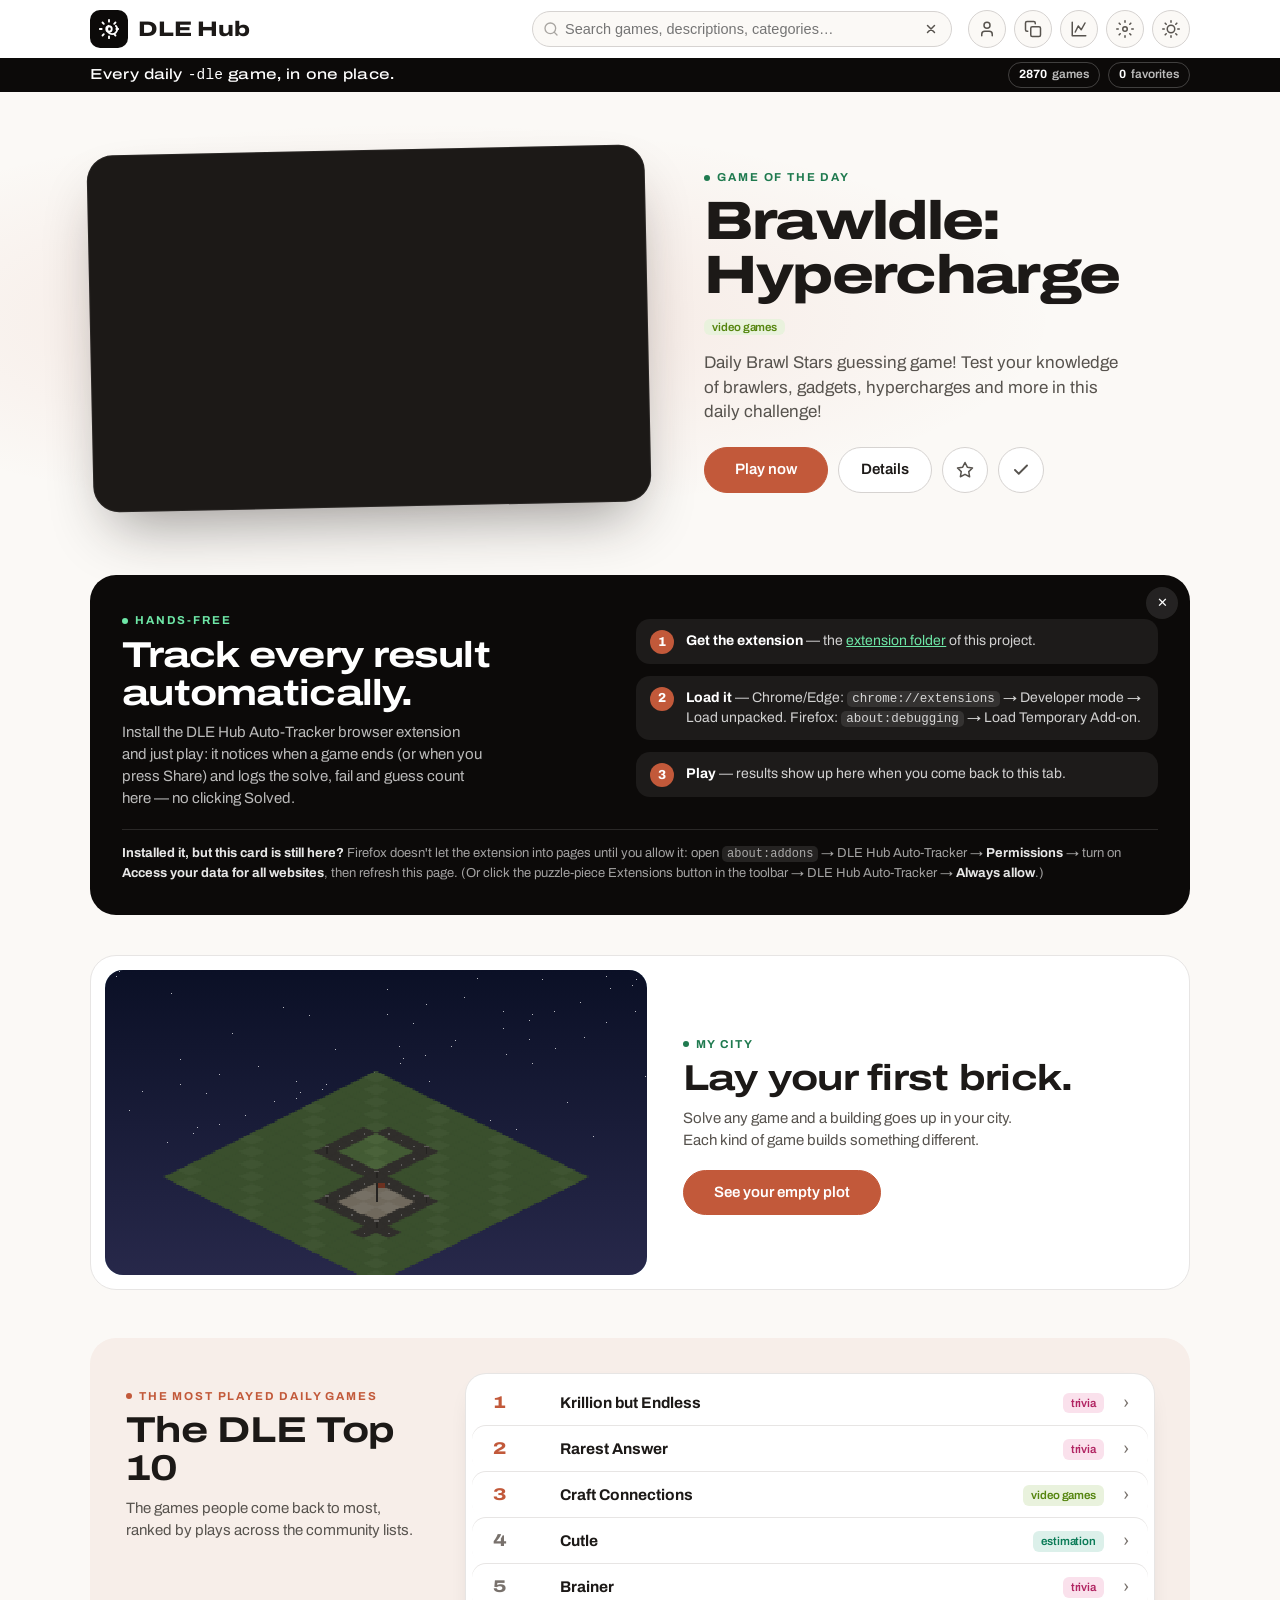
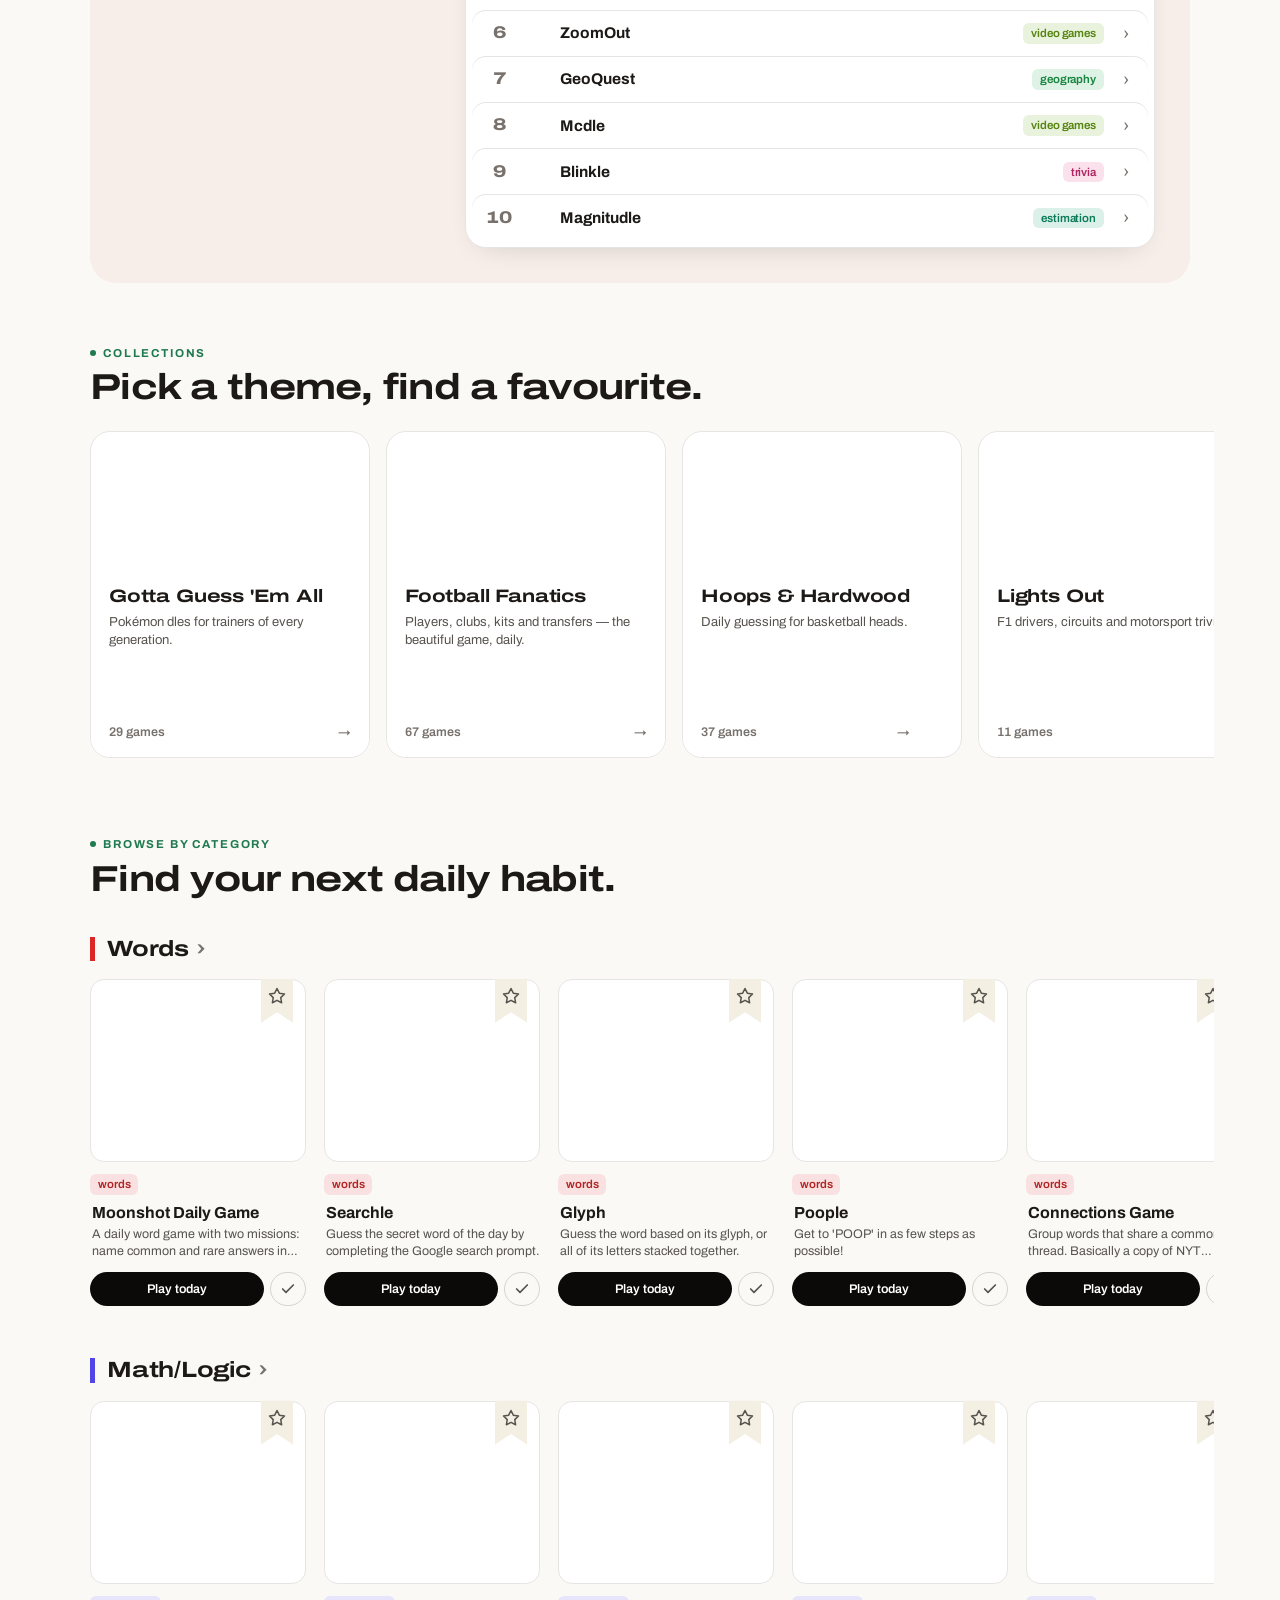
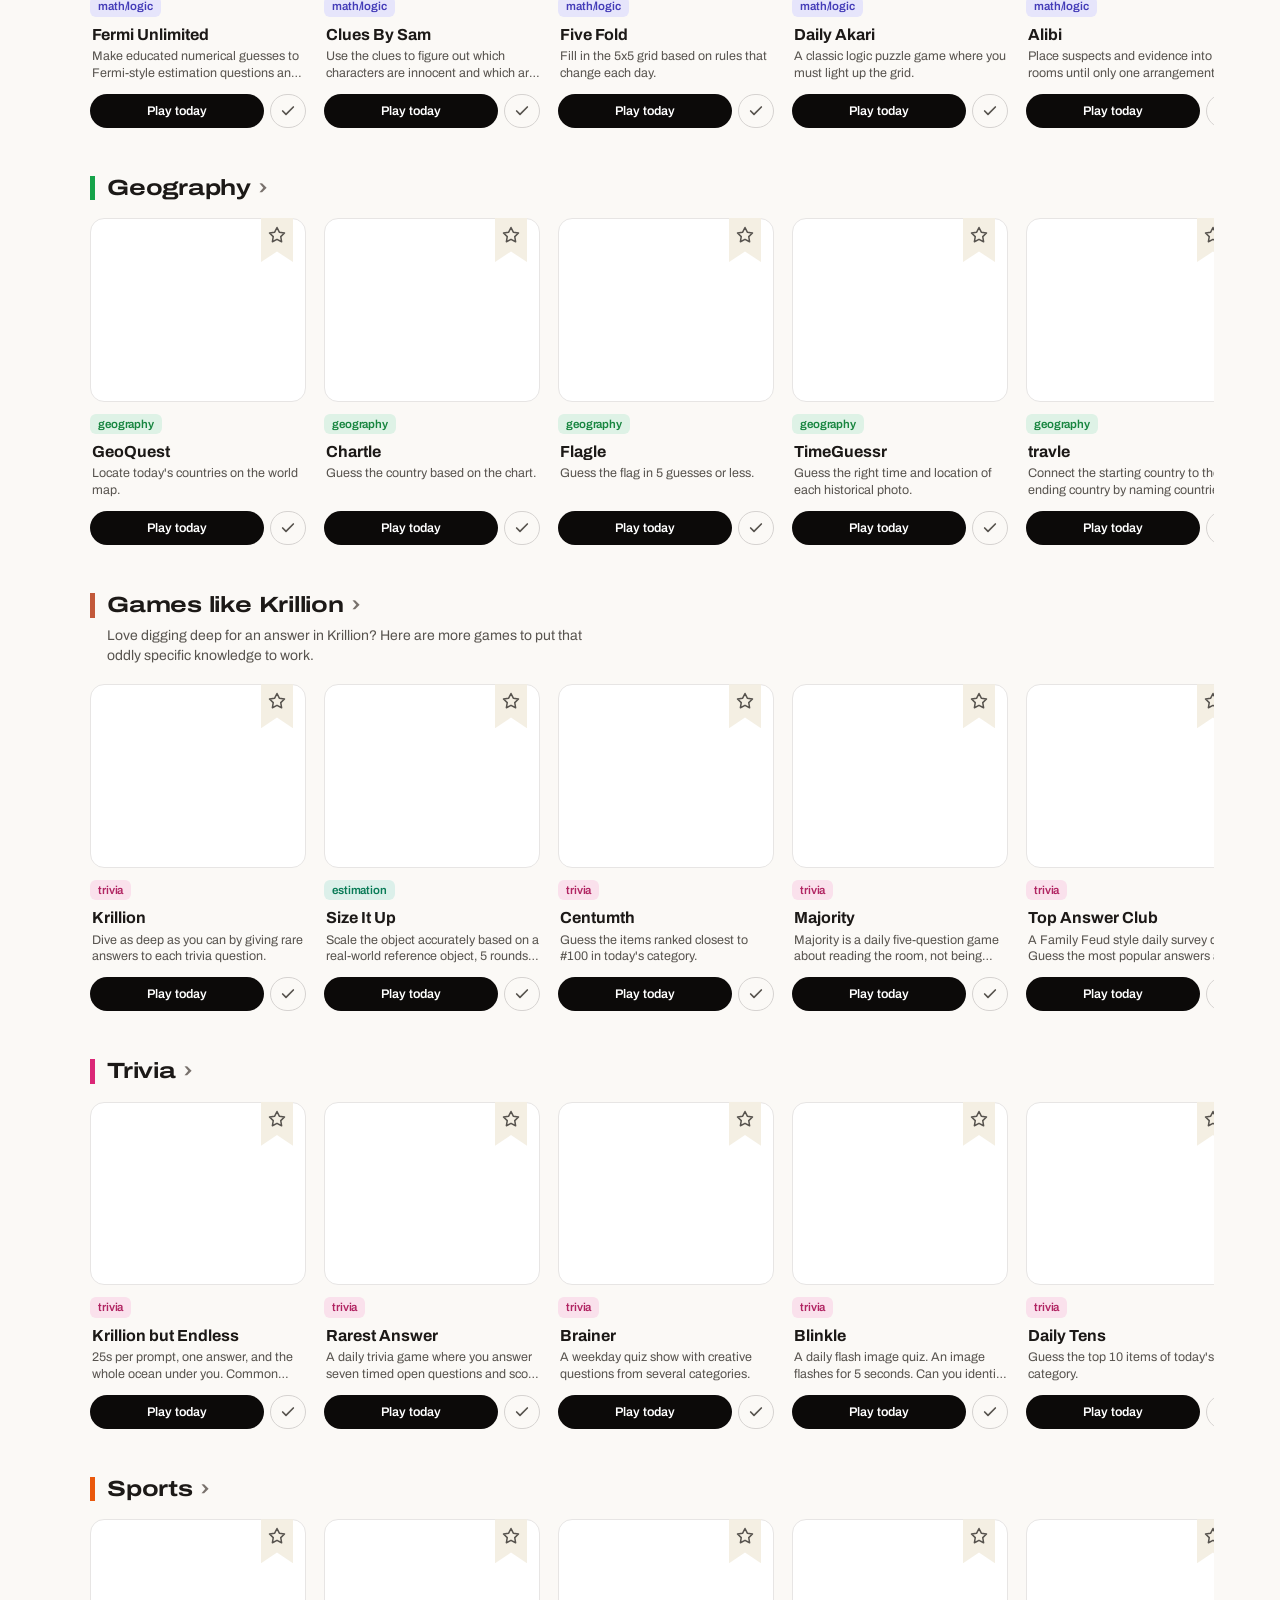
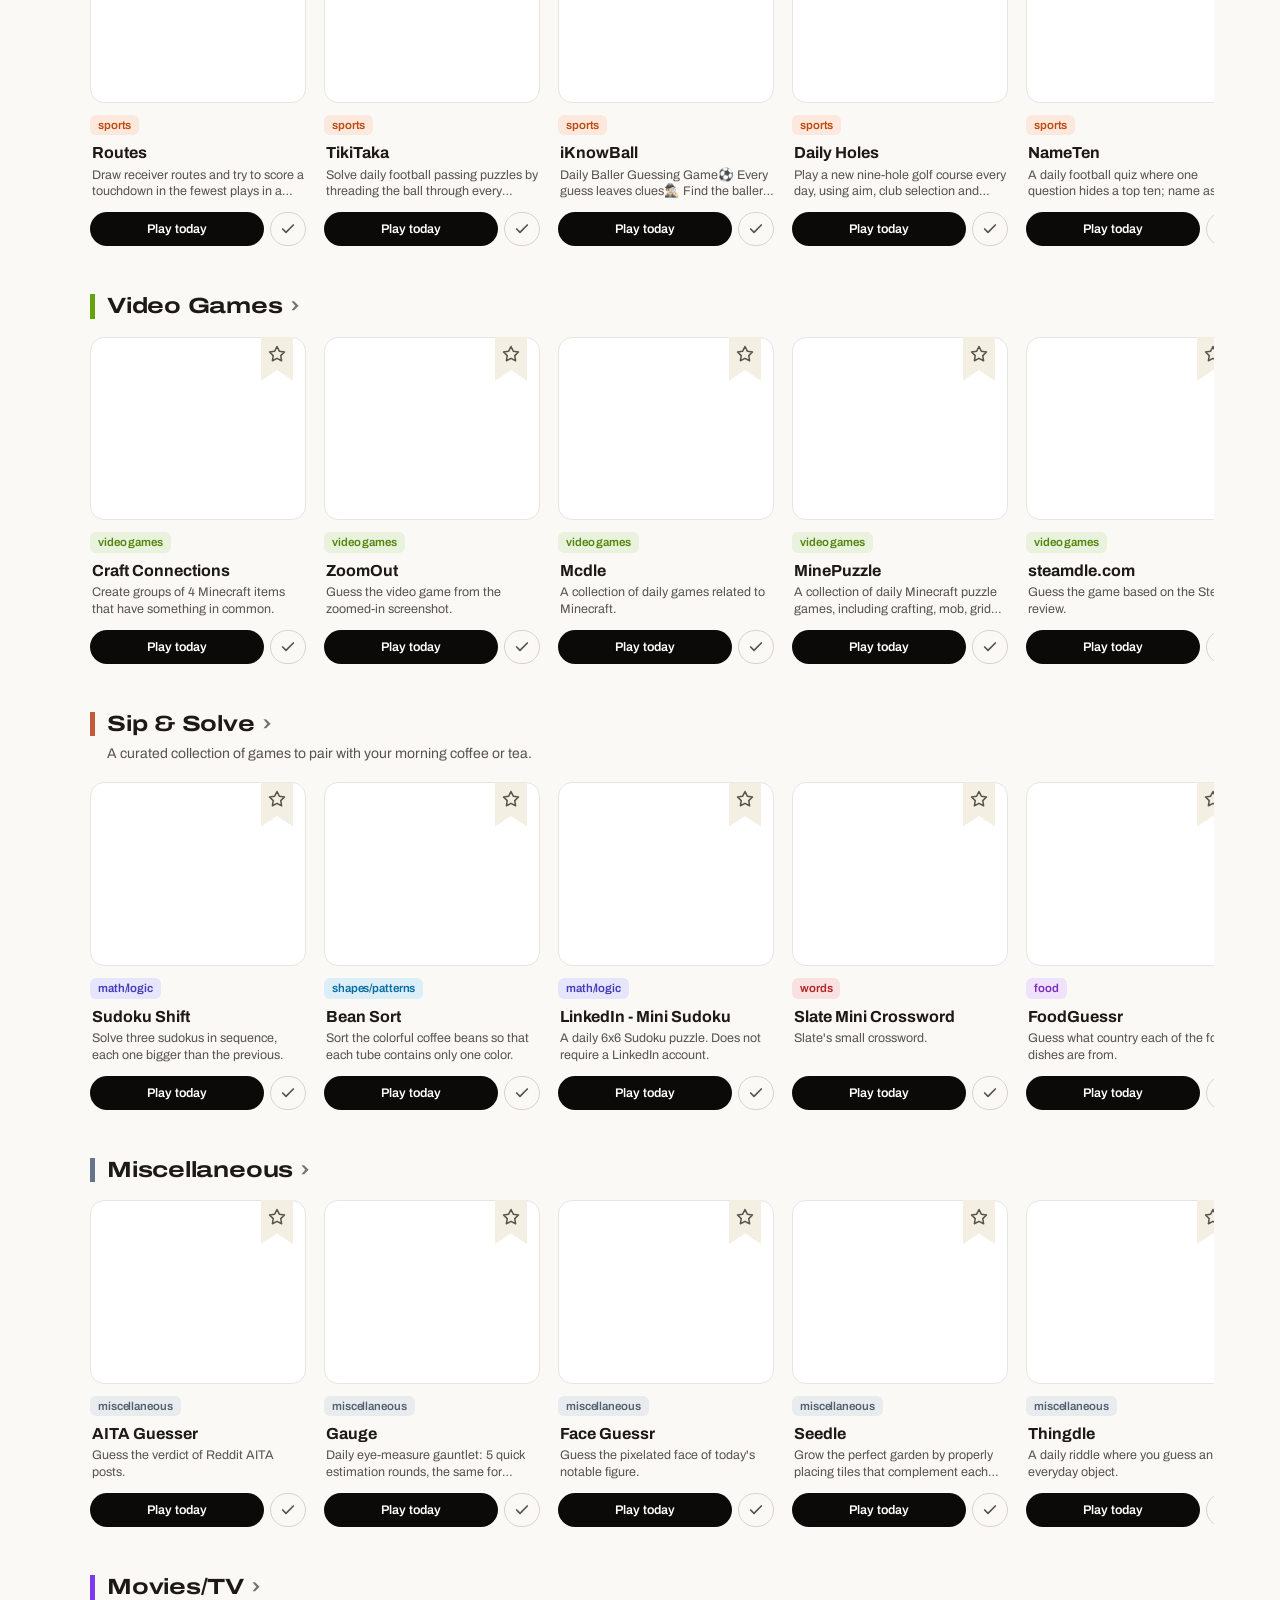
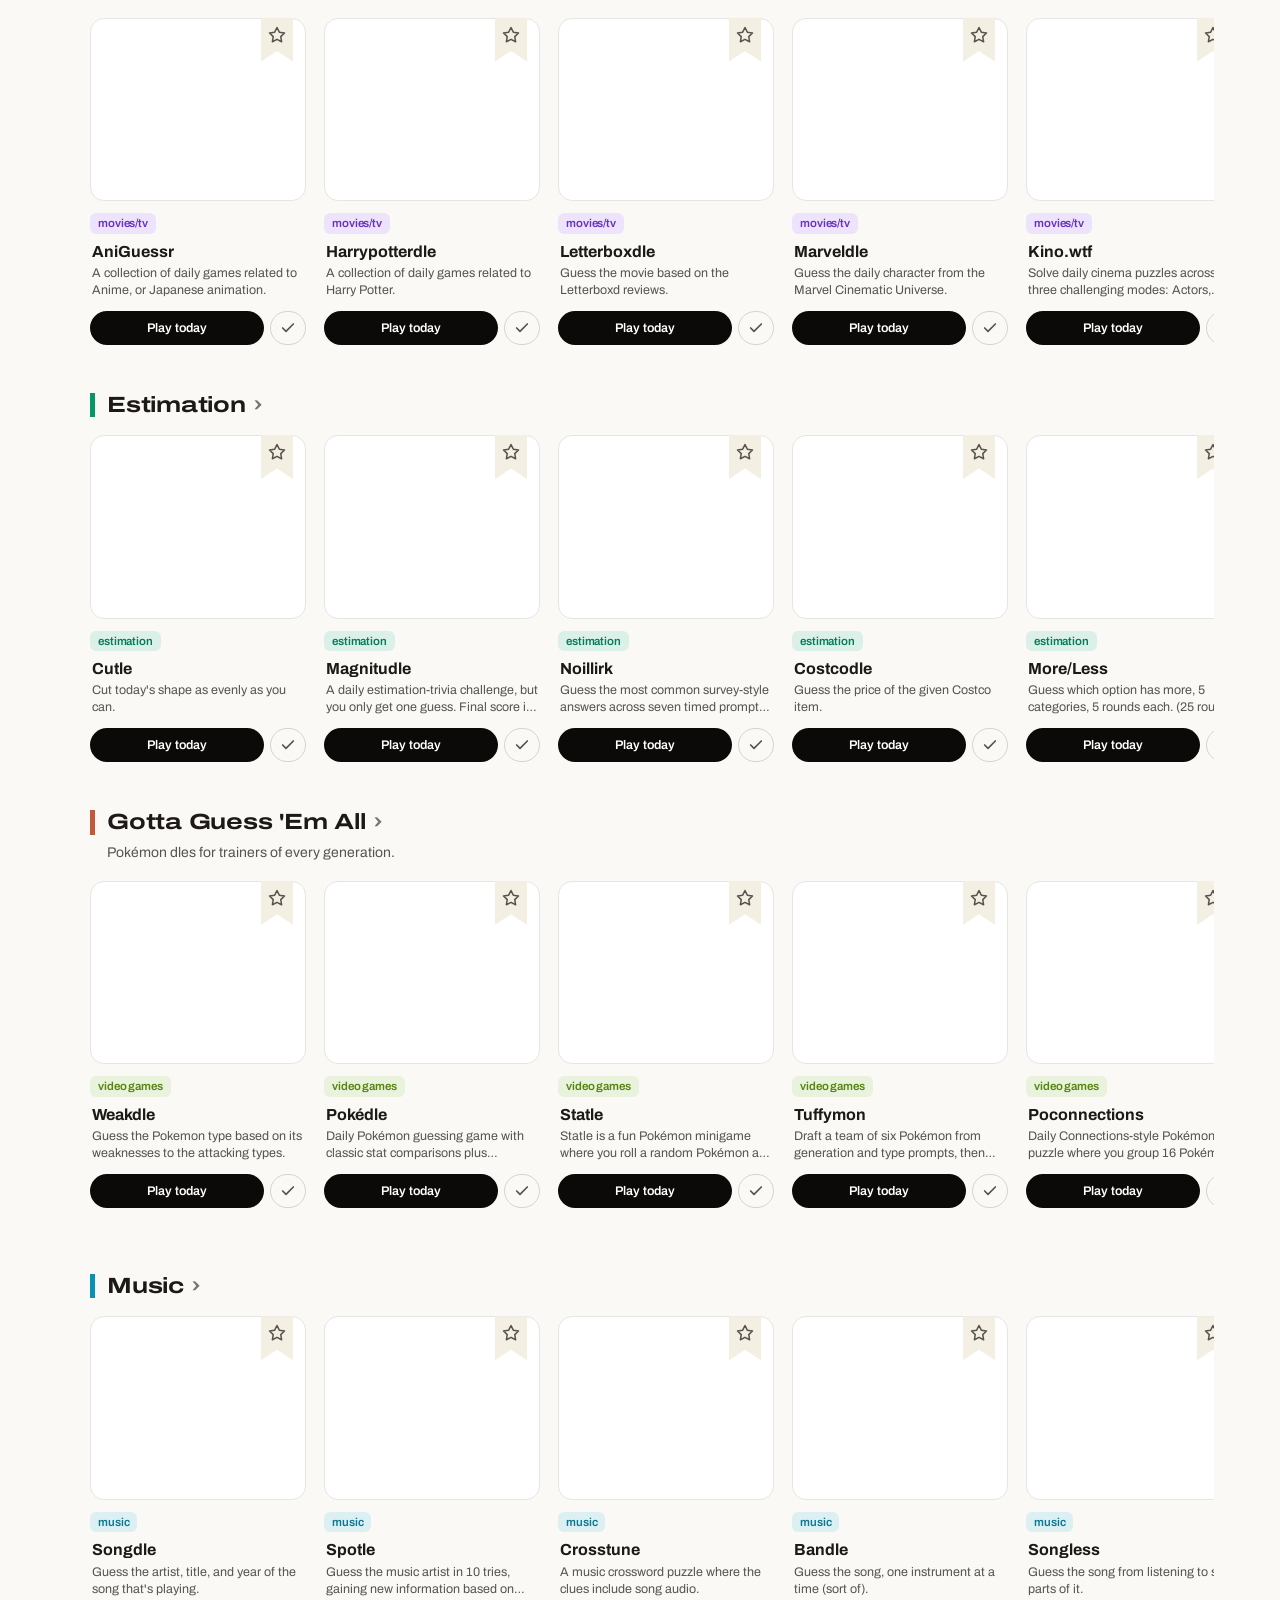
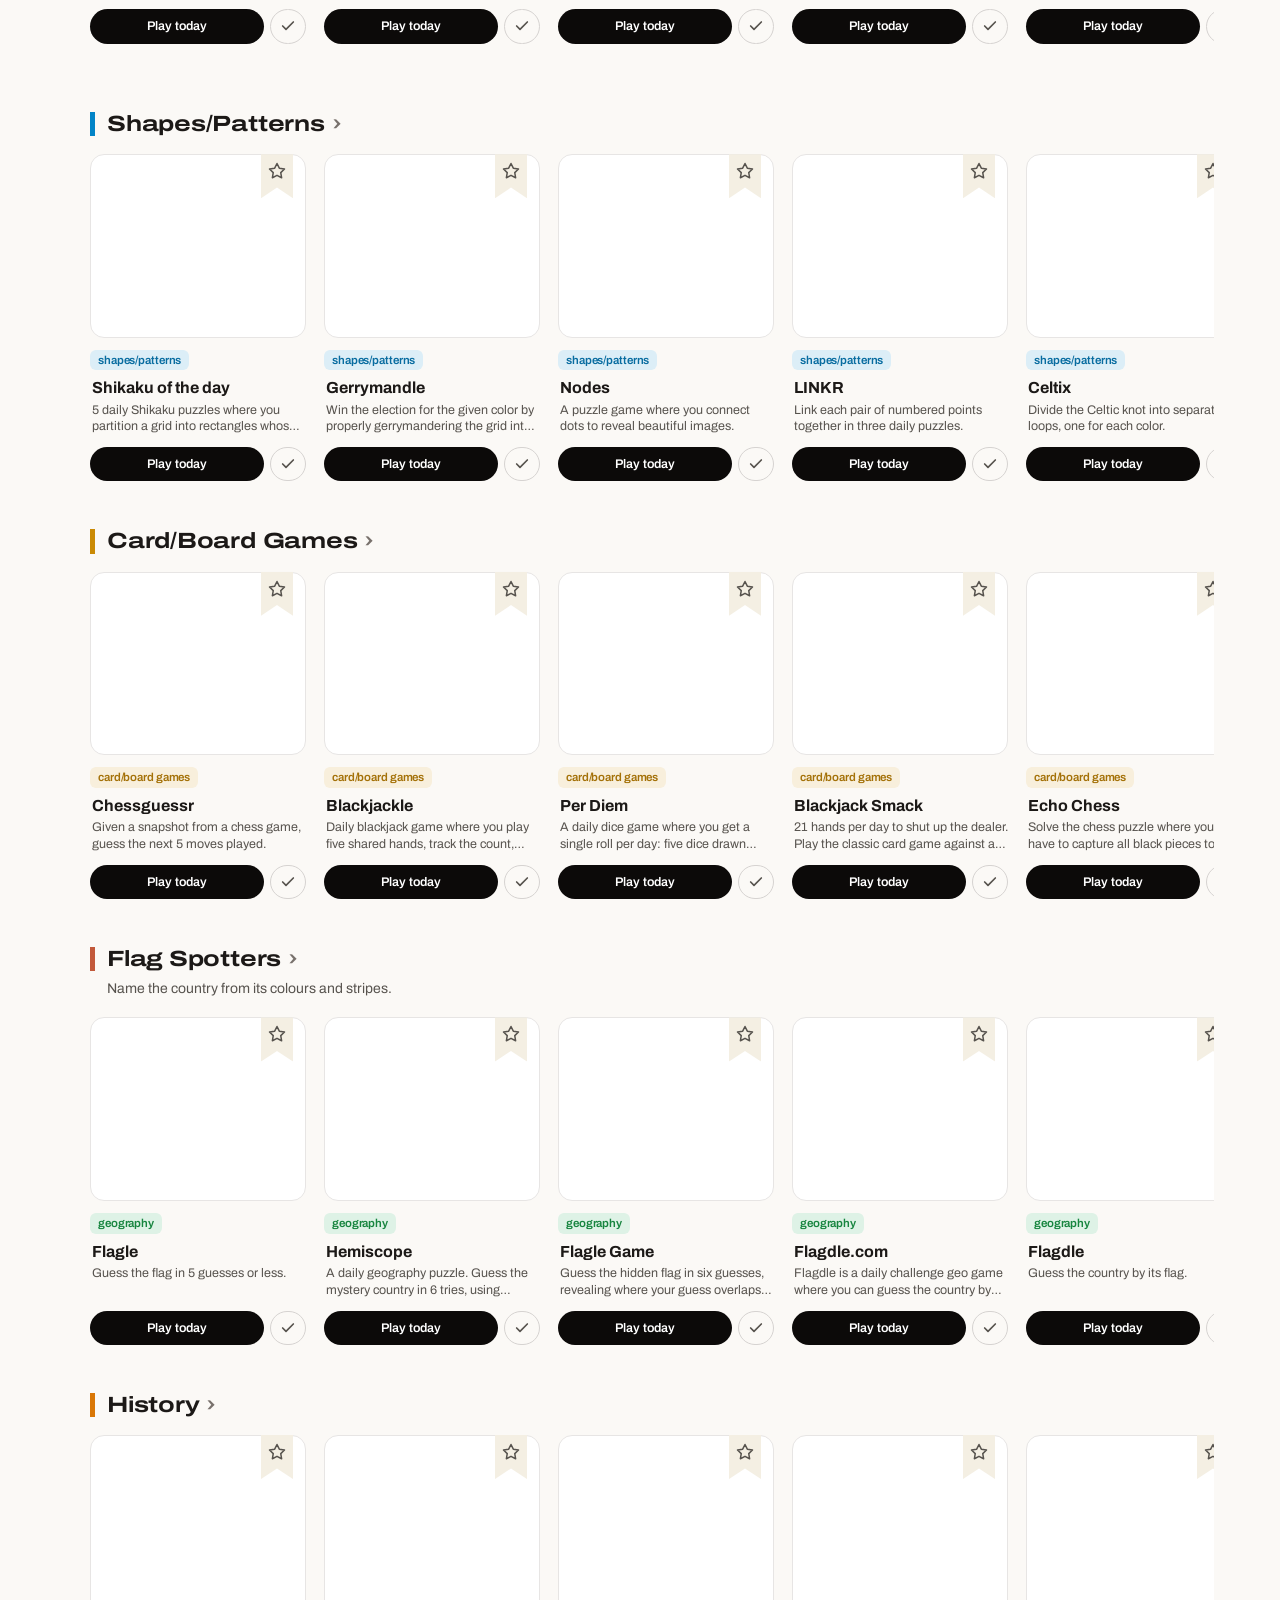
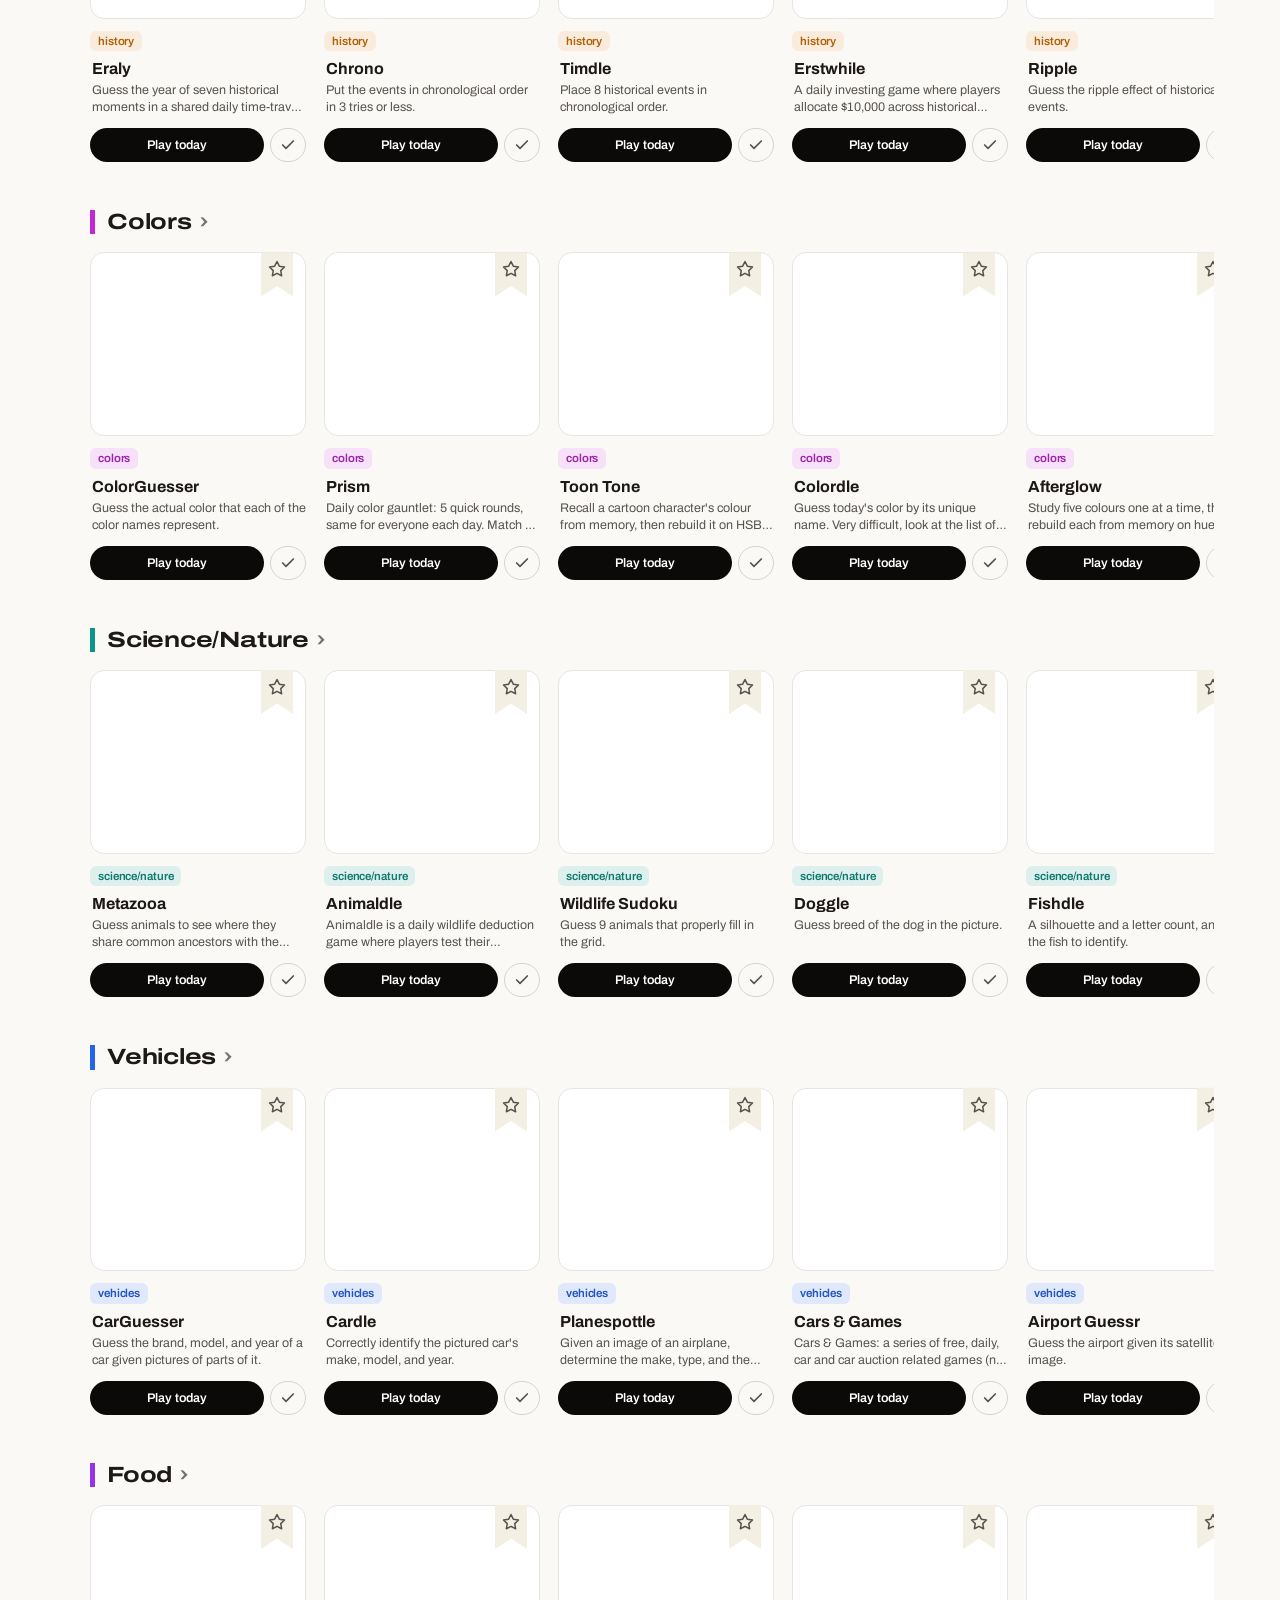
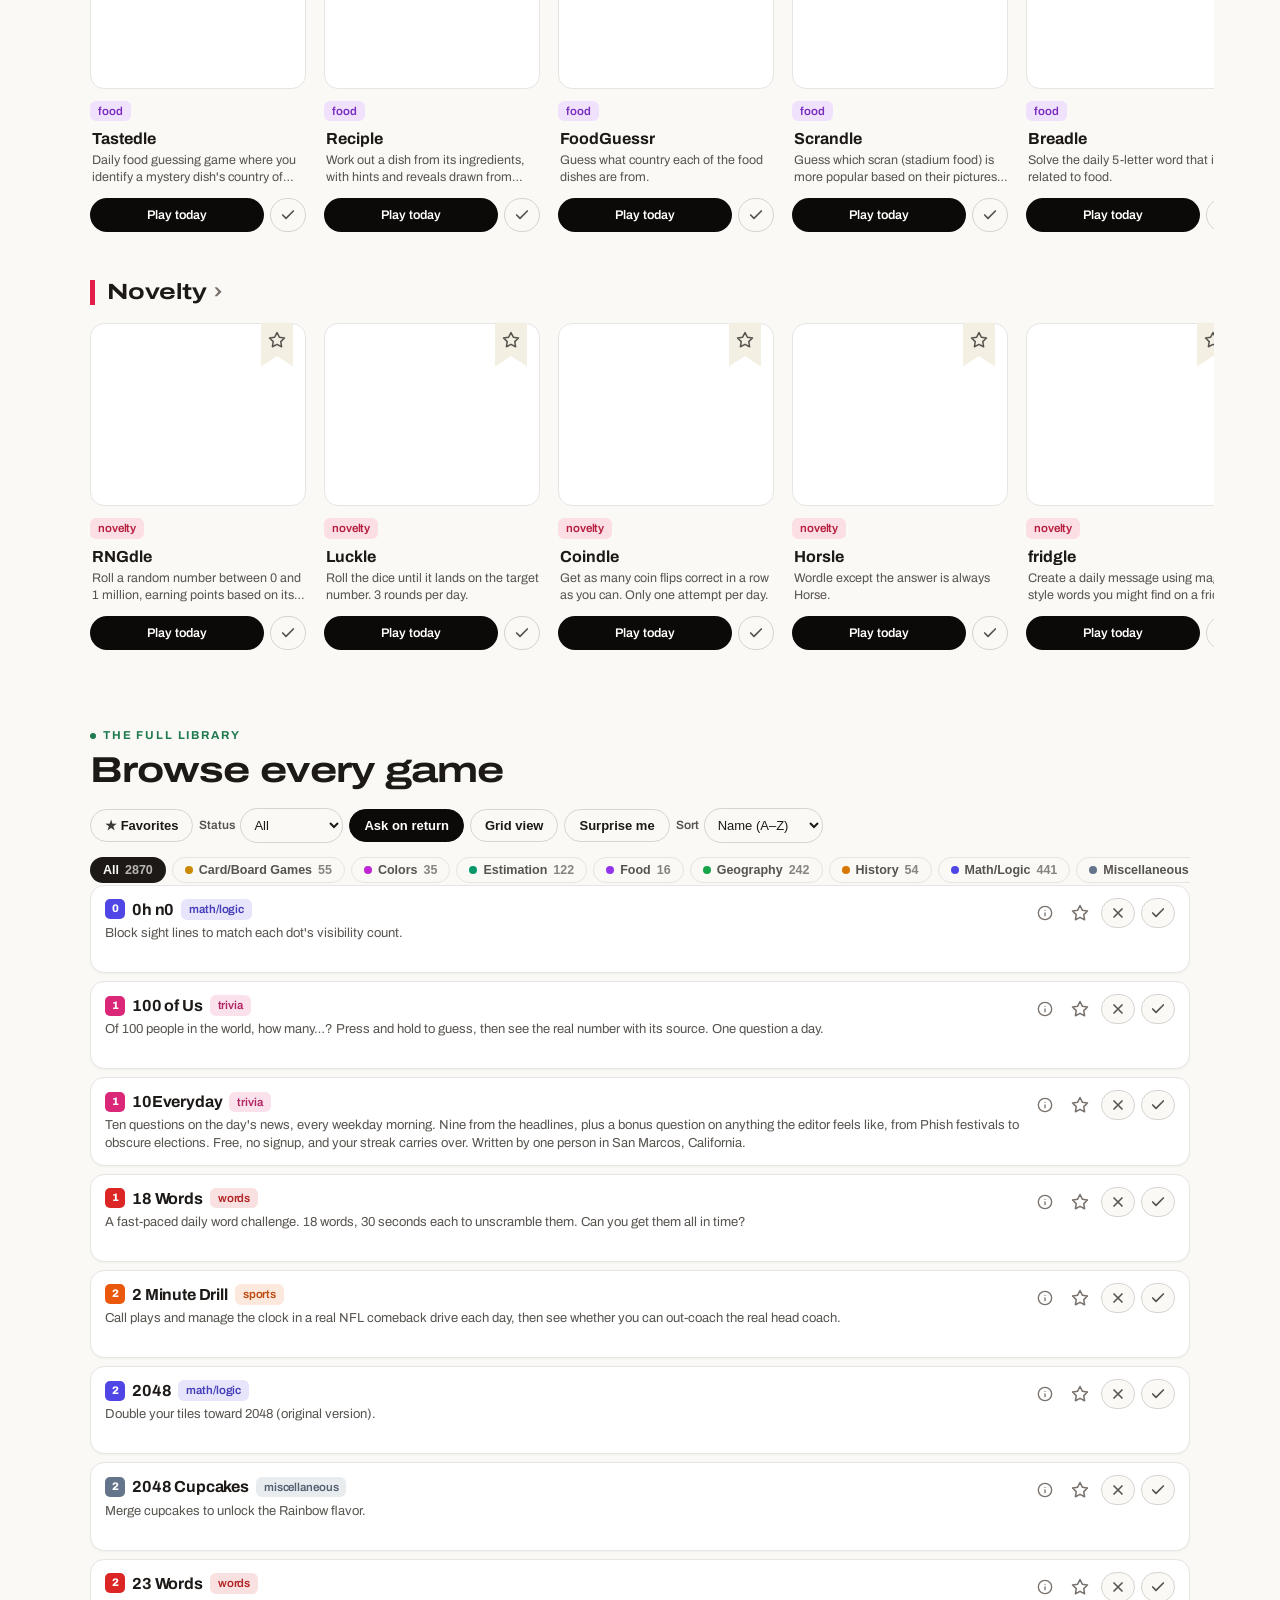
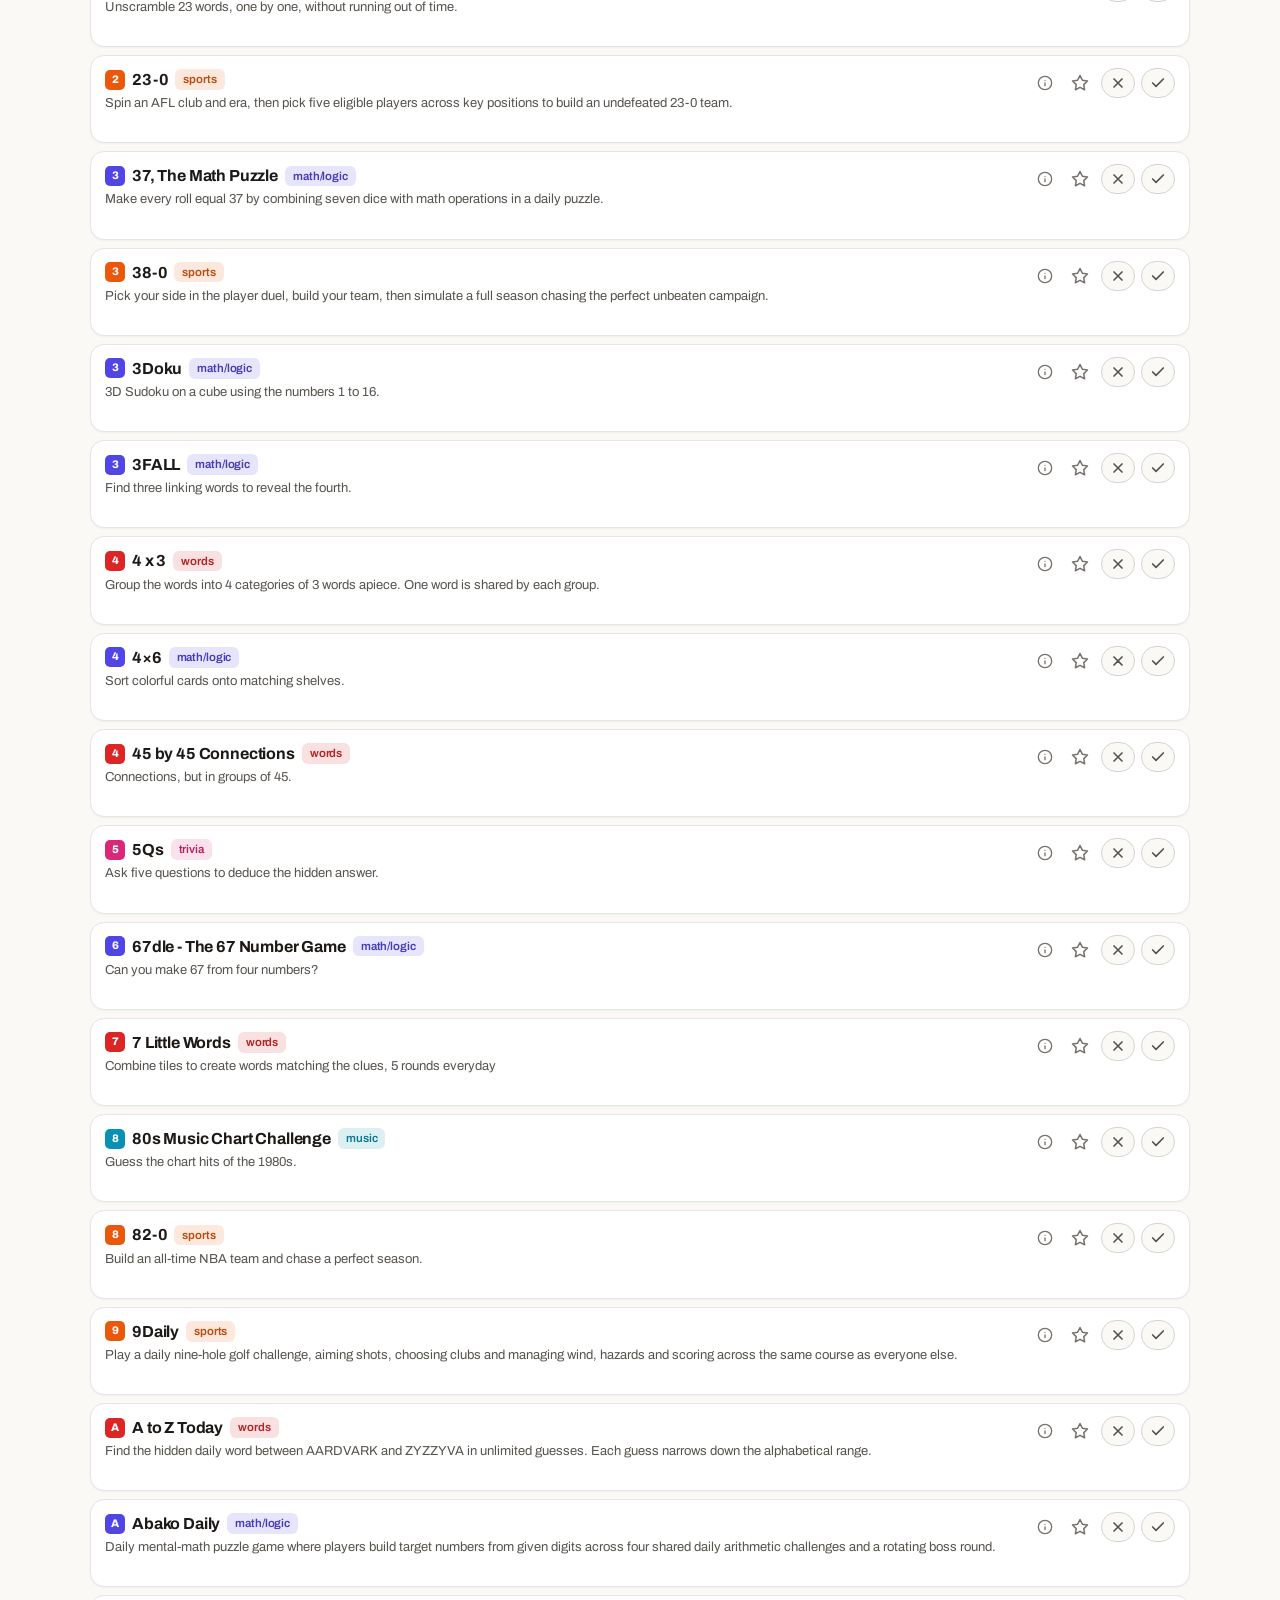
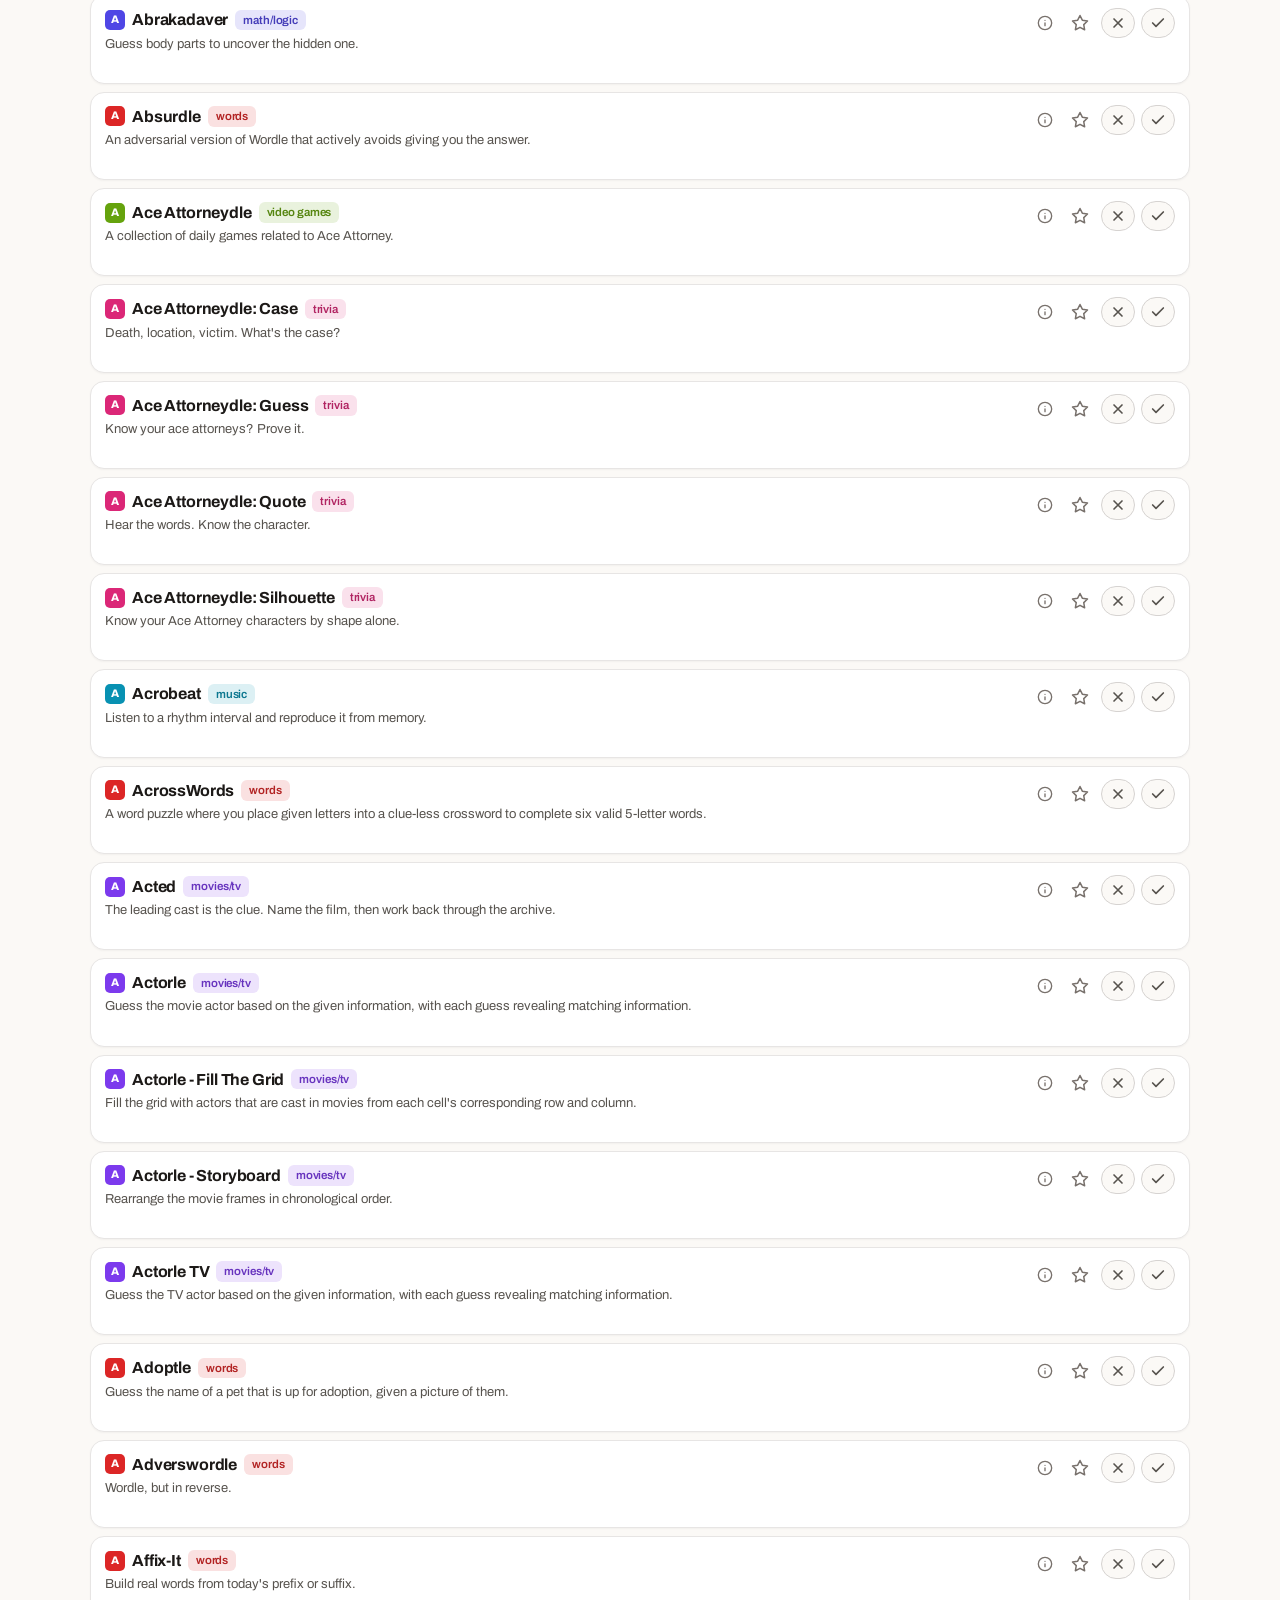
==== commit eb6a25ca: "Add My City: a pixel city that grows from your play history city.js (window.DLECity) draws an isomet" ====
--- a/index.html
+++ b/index.html
@@ -149,6 +149,8 @@
   <script src="games.js"></script>
   <!-- Manual/scanned per-game overrides (window.GAMES_OVERRIDES): multi-mode games + result types. -->
   <script src="overrides.js"></script>
+  <!-- Pixel city drawn from your play history (window.DLECity), used by app.js's My City page. -->
+  <script src="city.js"></script>
   <script src="app.js"></script>
   <!-- Optional cloud accounts + sync (no-op unless supabase-config.js is filled in). -->
   <script src="supabase-config.js"></script>
--- a/styles.css
+++ b/styles.css
@@ -715,7 +715,17 @@
 .rail-card:hover .rc-shot { transform: translateY(-3px); box-shadow: 0 12px 24px -12px rgba(28,25,23,.35); }
 .rail-card:active .rc-shot { transform: scale(.97); }
 .rail-card.is-done .rc-shot { box-shadow: 0 0 0 3px var(--done); }
-.rail-card .card-badge { align-self: flex-start; margin-top: 12px; }
+.rc-tags { display: flex; flex-wrap: wrap; align-items: center; gap: 5px; margin-top: 12px; }
+.rc-note { margin: 7px 0 0 2px; font-size: 11.5px; font-weight: 600; color: var(--text-dimmer); }
+.rc-note + .rc-title { margin-top: 2px; }
+/* "New" label for games added in the last week (rail cards, list/grid cards). */
+.new-pill {
+  font-size: 10.5px; font-weight: 800; text-transform: uppercase; letter-spacing: .08em;
+  color: #fff; background: var(--done); padding: 2px 7px; border-radius: 999px; white-space: nowrap;
+}
+.band .stat-new { cursor: pointer; font: inherit; font-size: 12px; border-color: rgba(242,181,68,.5); color: #f2b544; }
+.band .stat-new b { color: #f2b544; }
+.band .stat-new:hover { border-color: #f2b544; }
 .rc-title {
   margin: 8px 0 0 2px; font-size: 16px; font-weight: 700; line-height: 1.2;
   white-space: nowrap; overflow: hidden; text-overflow: ellipsis;
@@ -745,6 +755,146 @@
 }
 .rail-card .rc-shot .star-btn.icon-act.active,
 .rail-card .rc-shot .star-btn.icon-act:hover { color: var(--star); background: var(--cream); }
+
+/* Collections: wide tiles with a fanned collage of three screenshots, in a sideways rail. */
+.coll-sec .section-intro { margin-bottom: 16px; }
+.coll-rail { gap: 16px; padding-top: 8px; padding-bottom: 16px; }
+.coll-tile {
+  flex: 0 0 280px; scroll-snap-align: start;
+  display: flex; flex-direction: column; text-align: left;
+  border: 1px solid var(--border); border-radius: 20px; background: var(--card); color: var(--text);
+  padding: 0; overflow: hidden; cursor: pointer; font: inherit;
+  transition: transform .15s ease-out, box-shadow .15s, border-color .15s;
+}
+.coll-tile:hover { transform: translateY(-3px); border-color: var(--border-strong); box-shadow: 0 14px 30px -18px rgba(28,25,23,.4); }
+.coll-tile:active { transform: scale(.98); }
+.coll-tile:focus-visible { outline: 2px solid var(--accent); outline-offset: 2px; }
+.coll-collage {
+  position: relative; height: 128px;
+  background: color-mix(in srgb, var(--accent) 9%, var(--bg));
+}
+.coll-shot {
+  position: absolute; bottom: -14px; width: 46%; aspect-ratio: 4 / 3;
+  border-radius: 10px; border: 2px solid var(--card);
+  background-size: cover; background-position: center top; background-color: var(--card);
+  box-shadow: 0 8px 18px -8px rgba(28,25,23,.45);
+}
+.coll-shot:nth-child(1) { left: 6%; transform: rotate(-7deg); z-index: 1; }
+.coll-shot:nth-child(2) { left: 27%; bottom: -6px; transform: rotate(1deg); z-index: 3; }
+.coll-shot:nth-child(3) { left: 48%; transform: rotate(8deg); z-index: 2; }
+.coll-shot.no-shot { display: grid; place-items: center; background: color-mix(in srgb, var(--cat) 20%, var(--card)); }
+.coll-shot.no-shot::after { content: attr(data-letter); font-size: 26px; font-weight: 800; font-stretch: 125%; color: color-mix(in srgb, var(--cat) 70%, var(--text)); opacity: .6; }
+.coll-tile:hover .coll-shot:nth-child(1) { transform: rotate(-10deg) translateX(-4px); }
+.coll-tile:hover .coll-shot:nth-child(3) { transform: rotate(11deg) translateX(4px); }
+.coll-shot { transition: transform .2s ease-out; }
+.coll-body { display: flex; flex-direction: column; gap: 6px; padding: 26px 18px 16px; flex: 1; position: relative; z-index: 4; background: var(--card); }
+.coll-title { font-size: 18px; font-weight: 700; font-stretch: 125%; letter-spacing: -.01em; line-height: 1.15; }
+.coll-blurb {
+  font-size: 13px; line-height: 1.4; color: var(--text-dim);
+  display: -webkit-box; -webkit-line-clamp: 2; -webkit-box-orient: vertical; overflow: hidden;
+}
+.coll-foot { display: flex; justify-content: space-between; margin-top: auto; padding-top: 6px; font-size: 12.5px; font-weight: 600; color: var(--text-dimmer); }
+.coll-tile:hover .coll-foot span:last-child { color: var(--accent); }
+
+.rail-blurb { margin: -6px 0 14px 17px; font-size: 14px; color: var(--text-dim); max-width: 60ch; }
+
+/* Collection page: the game-page header, then every game as a card in a wrapping grid. */
+.coll-head .eyebrow { margin-bottom: 12px; }
+.coll-grid {
+  display: grid; grid-template-columns: repeat(auto-fill, minmax(190px, 1fr)); gap: 28px 20px;
+  margin: 28px 18px 0;
+}
+.coll-grid .card.rail-card { flex-basis: auto; }
+.dp-coll-link { padding: 0; font-size: inherit; font-weight: 600; }
+
+/* My City: front-page card with a live-drawn preview, and the city page itself. */
+.city-card {
+  display: grid; grid-template-columns: minmax(0, 1.1fr) minmax(0, 1fr); gap: 20px 36px; align-items: center;
+  margin-top: 40px; padding: 14px; border-radius: 26px;
+  background: var(--card); border: 1px solid var(--border);
+}
+.city-preview {
+  display: block; width: 100%; aspect-ratio: 16 / 9; border-radius: 18px;
+  image-rendering: pixelated; background: #bfe3f5;
+}
+.city-copy { padding: 6px 12px 6px 0; }
+.city-copy .section-sub { margin-bottom: 18px; }
+.city-head { padding-bottom: 0; }
+.city-stats {
+  display: grid; grid-template-columns: repeat(4, minmax(0, 1fr)); gap: 10px;
+  max-width: 640px; margin: 22px auto 0; padding: 0 18px;
+}
+.city-stat { background: var(--card); border: 1px solid var(--border); border-radius: 14px; padding: 12px 8px; text-align: center; }
+.city-stat b { display: block; font-size: 24px; font-weight: 800; font-stretch: 125%; letter-spacing: -.02em; }
+.city-stat span { font-size: 11.5px; font-weight: 600; color: var(--text-dim); }
+.city-stage { position: relative; margin: 20px 18px 0; }
+.city-canvas {
+  display: block; width: 100%; height: min(68vh, 620px); border-radius: 22px;
+  image-rendering: pixelated; touch-action: none; cursor: grab; background: #bfe3f5;
+  box-shadow: 0 24px 48px -30px rgba(28,25,23,.5);
+}
+.city-canvas:active { cursor: grabbing; }
+.city-tools { position: absolute; top: 12px; right: 12px; display: flex; gap: 6px; }
+.city-tools .pill-btn { padding: 8px 14px; font-size: 13px; background: color-mix(in srgb, var(--card) 92%, transparent); }
+.city-tools .pill-btn--icon { width: 38px; height: 38px; padding: 0; font-size: 18px; color: var(--text); }
+.city-info {
+  position: absolute; left: 12px; bottom: 12px; max-width: min(420px, calc(100% - 24px));
+  display: flex; flex-direction: column; gap: 3px; padding: 10px 14px; border-radius: 14px;
+  background: color-mix(in srgb, var(--card) 94%, transparent); border: 1px solid var(--border);
+  font-size: 13px; color: var(--text-dim);
+}
+.city-info b { color: var(--text); font-size: 14px; }
+.city-info .link-btn { align-self: flex-start; padding: 0; margin-top: 3px; font-size: 13px; }
+.city-legend p { margin: 0 0 8px; }
+.city-legend p:last-child { margin: 0; }
+@media (max-width: 760px) {
+  .city-card { grid-template-columns: 1fr; }
+  .city-copy { padding: 0 6px 6px; }
+  .city-stats { grid-template-columns: repeat(2, minmax(0, 1fr)); }
+  .city-tools { top: 8px; right: 8px; }
+  .city-tools [data-city-save] { display: none; }
+}
+
+/* Auto-tracking: the band pill once the extension is installed, the install card before. */
+.band .stat-tracker { border-color: rgba(110,231,167,.45); color: #6ee7a7; }
+.tracker-card {
+  position: relative; display: grid; grid-template-columns: minmax(0, 1fr) minmax(0, 1.1fr); gap: 20px 40px; align-items: center;
+  margin-top: 40px; padding: clamp(20px, 4vw, 32px); border-radius: 26px;
+  background: #0c0a09; color: #f5f5f4;
+}
+.tracker-card .eyebrow { color: #6ee7a7; }
+.tracker-card .section-title { color: #fff; }
+.tracker-card .section-sub { color: rgba(255,255,255,.72); }
+.tracker-steps { margin: 0; padding: 0; list-style: none; counter-reset: step; display: flex; flex-direction: column; gap: 12px; }
+.tracker-steps li {
+  counter-increment: step; position: relative; padding: 12px 14px 12px 50px;
+  border-radius: 14px; background: rgba(255,255,255,.07); font-size: 14px; line-height: 1.45; color: rgba(255,255,255,.8);
+}
+.tracker-steps li::before {
+  content: counter(step); position: absolute; left: 14px; top: 11px;
+  width: 24px; height: 24px; border-radius: 50%; display: grid; place-items: center;
+  background: var(--accent); color: #fff; font-size: 13px; font-weight: 800;
+}
+.tracker-steps b { color: #fff; }
+.tracker-steps a { color: #6ee7a7; }
+.tracker-steps code { font-size: 12.5px; background: rgba(255,255,255,.1); padding: 1px 5px; border-radius: 5px; }
+.tracker-help {
+  grid-column: 1 / -1; margin: 0; padding-top: 14px; border-top: 1px solid rgba(255,255,255,.12);
+  font-size: 13px; line-height: 1.5; color: rgba(255,255,255,.62);
+}
+.tracker-help b { color: rgba(255,255,255,.9); }
+.tracker-help code { font-size: 12px; background: rgba(255,255,255,.1); padding: 1px 5px; border-radius: 5px; }
+.tracker-dismiss {
+  position: absolute; top: 12px; right: 12px; width: 32px; height: 32px; border-radius: 50%;
+  border: none; background: rgba(255,255,255,.1); color: #fff; cursor: pointer; font-size: 13px;
+}
+.tracker-dismiss:hover { background: rgba(255,255,255,.2); }
+
+@media (max-width: 760px) {
+  .tracker-card { grid-template-columns: 1fr; }
+  .coll-tile { flex-basis: 240px; }
+  .coll-grid { grid-template-columns: repeat(auto-fill, minmax(150px, 1fr)); gap: 24px 14px; }
+}
 
 @media (max-width: 760px) {
   .hero { grid-template-columns: 1fr; text-align: center; }
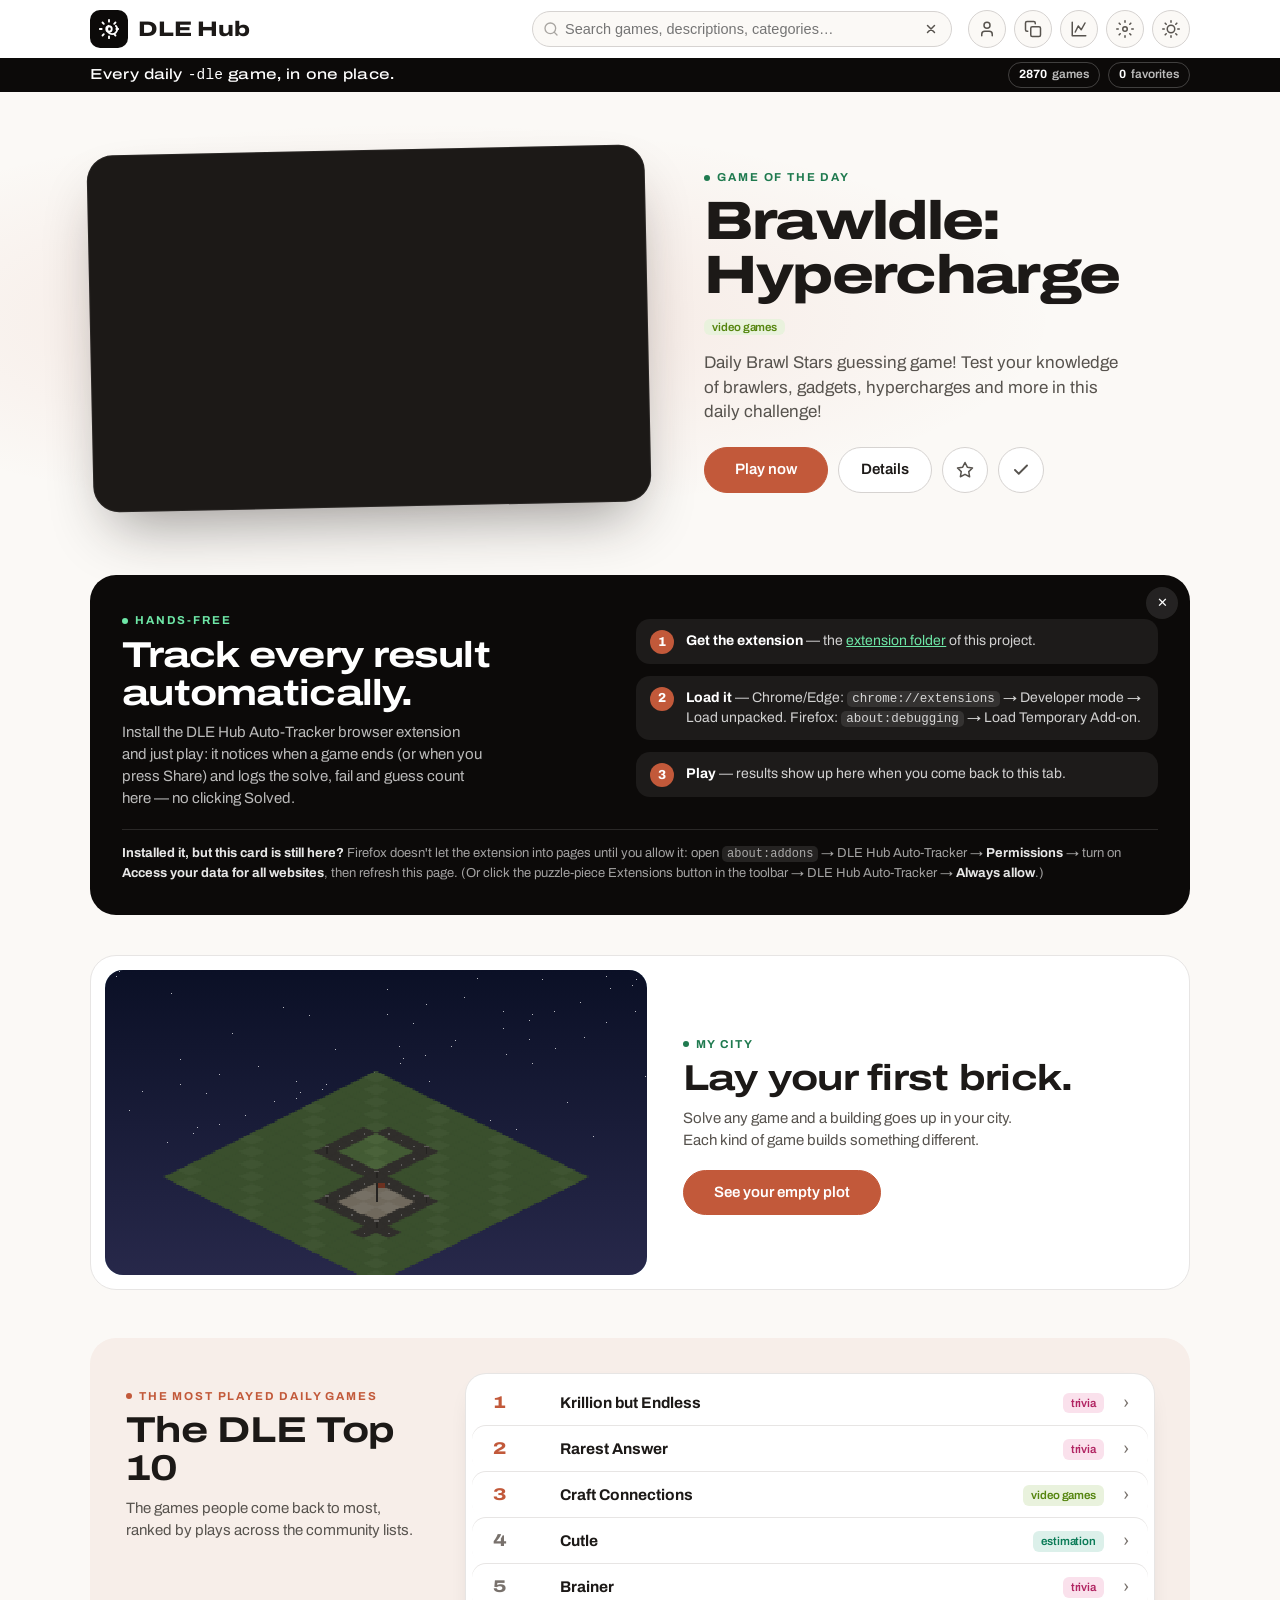
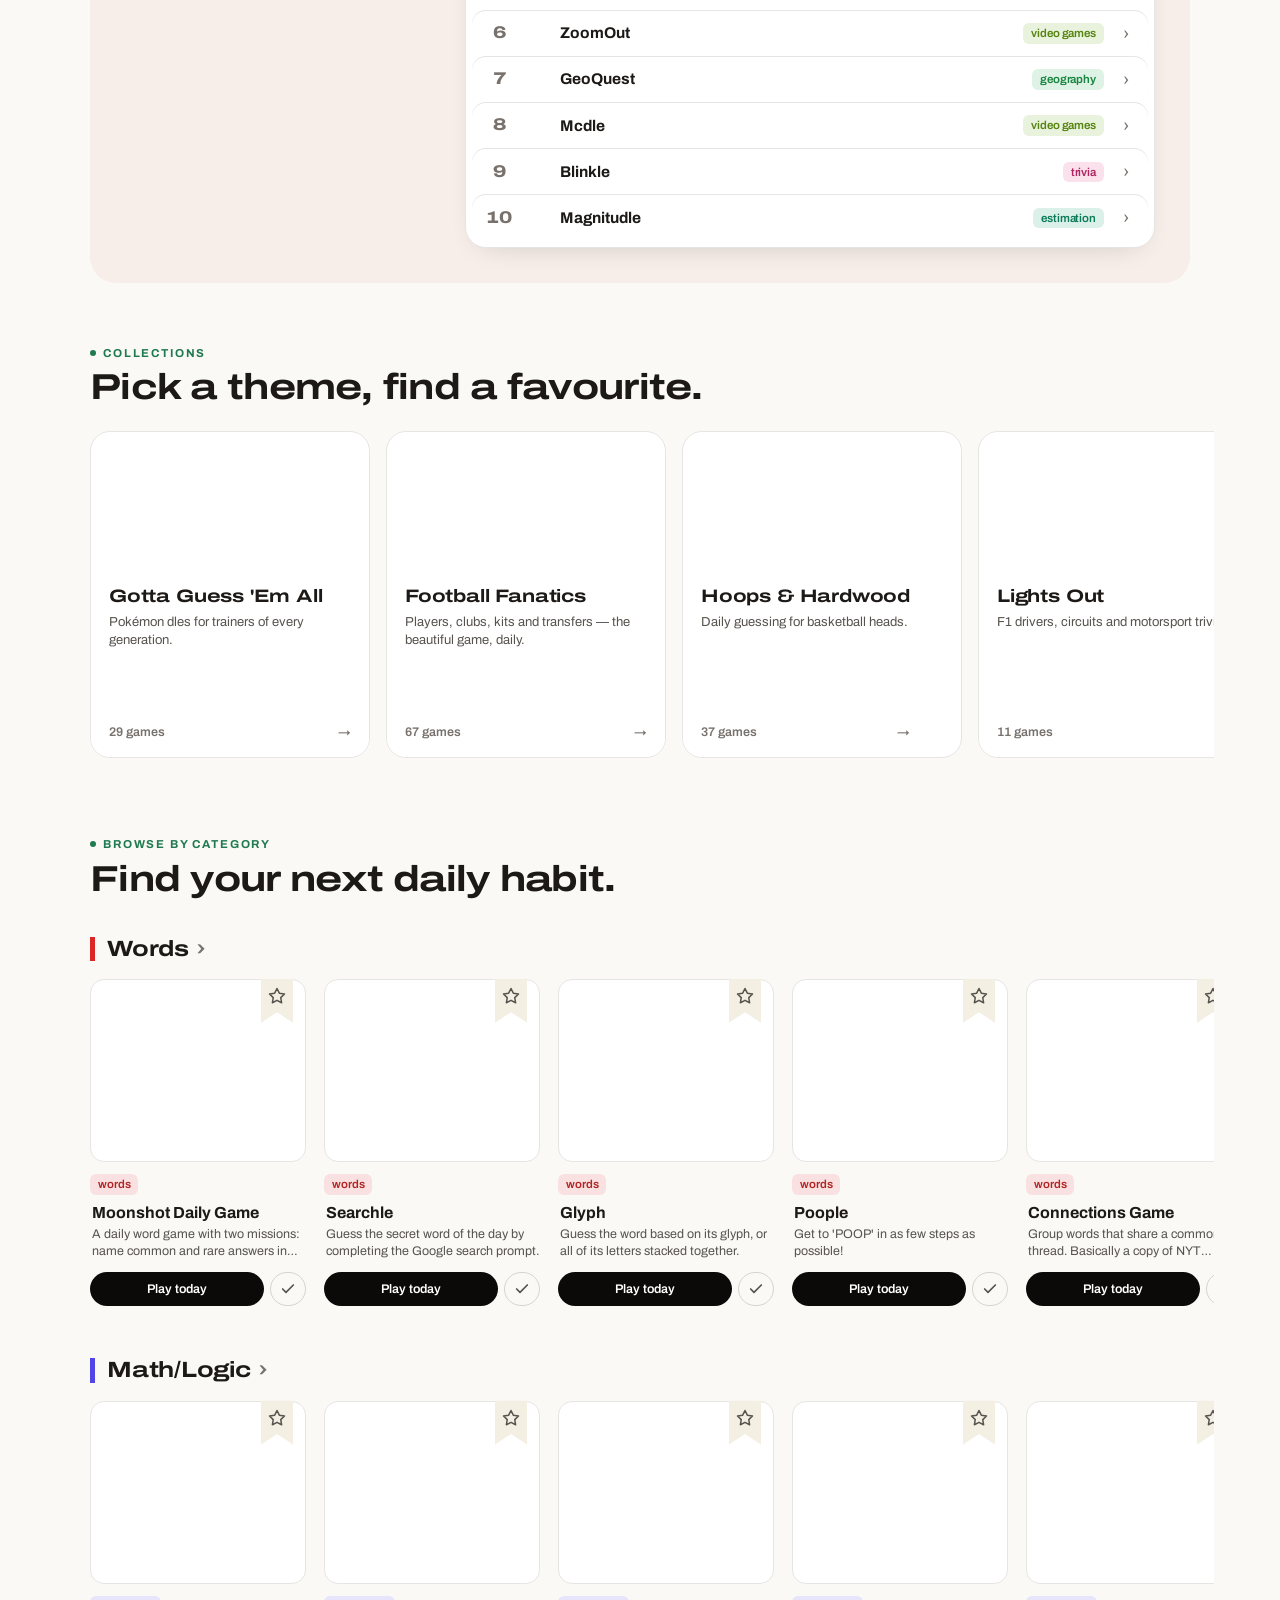
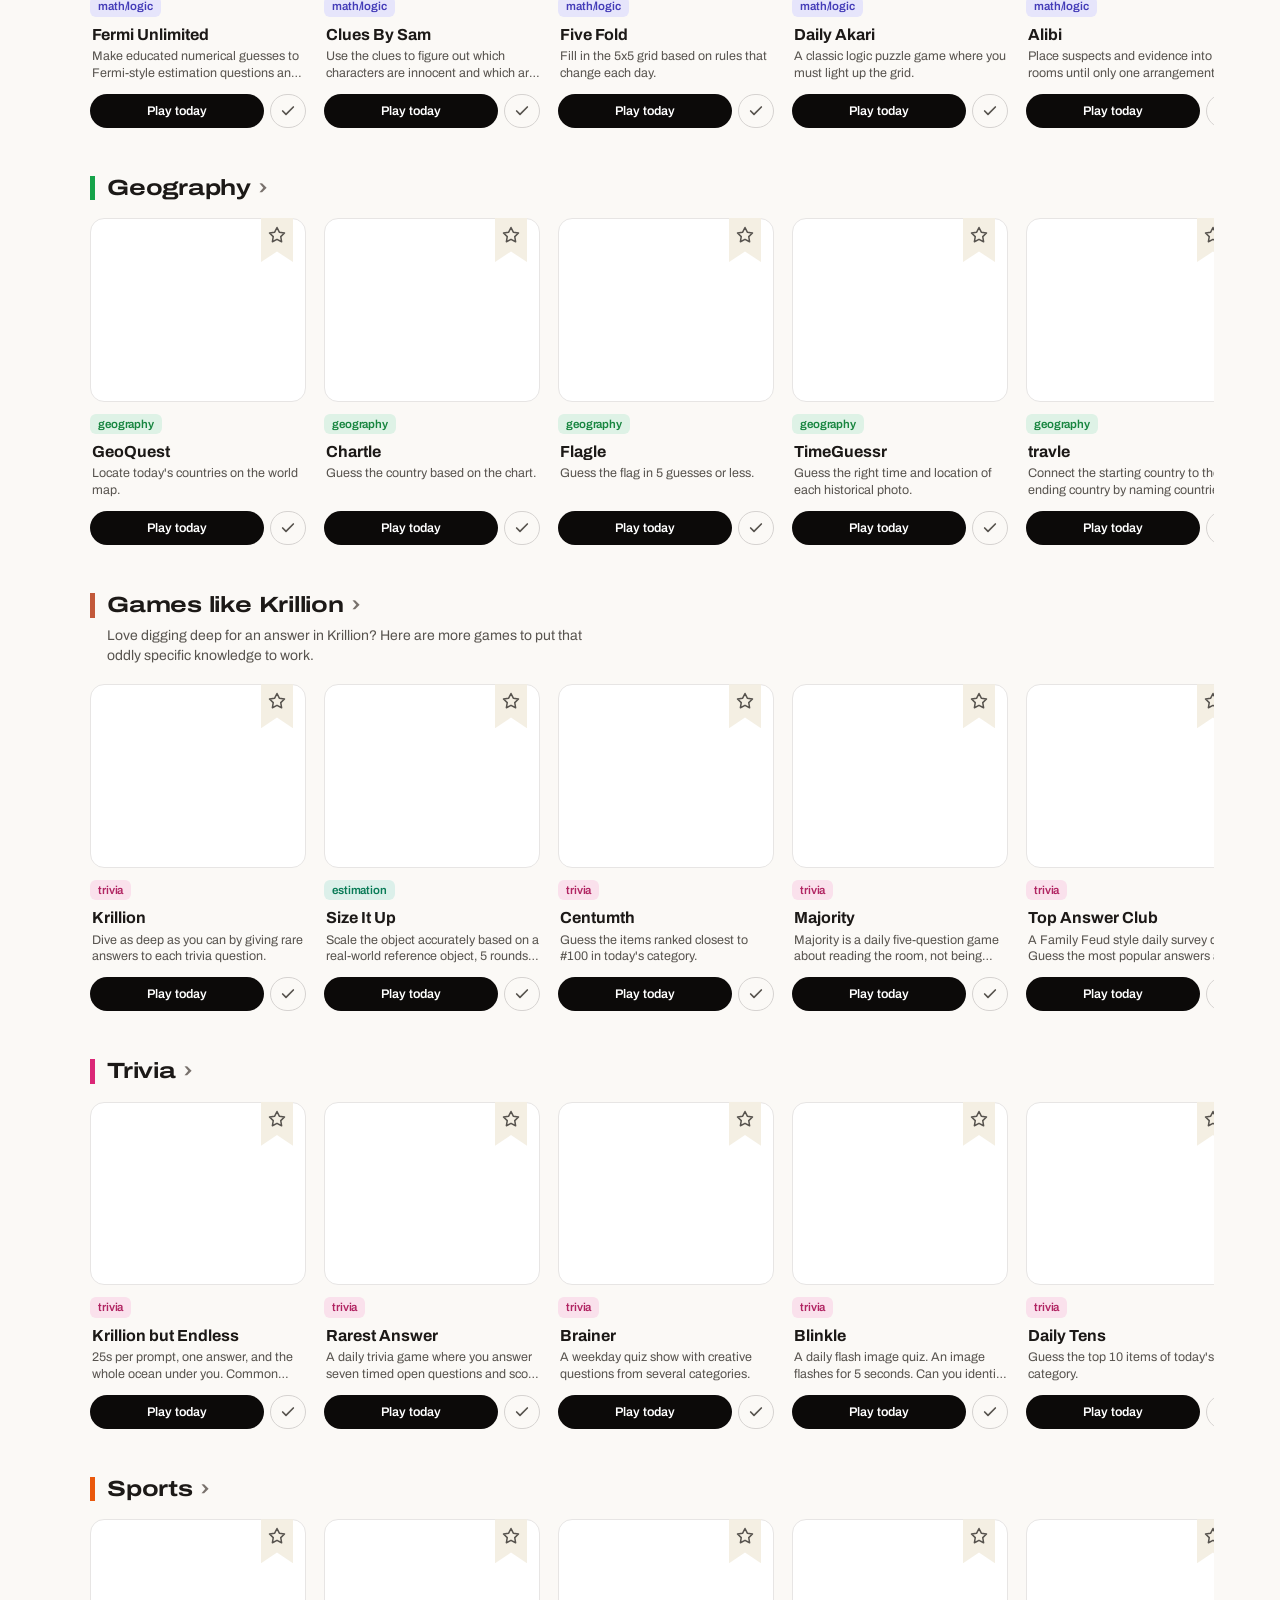
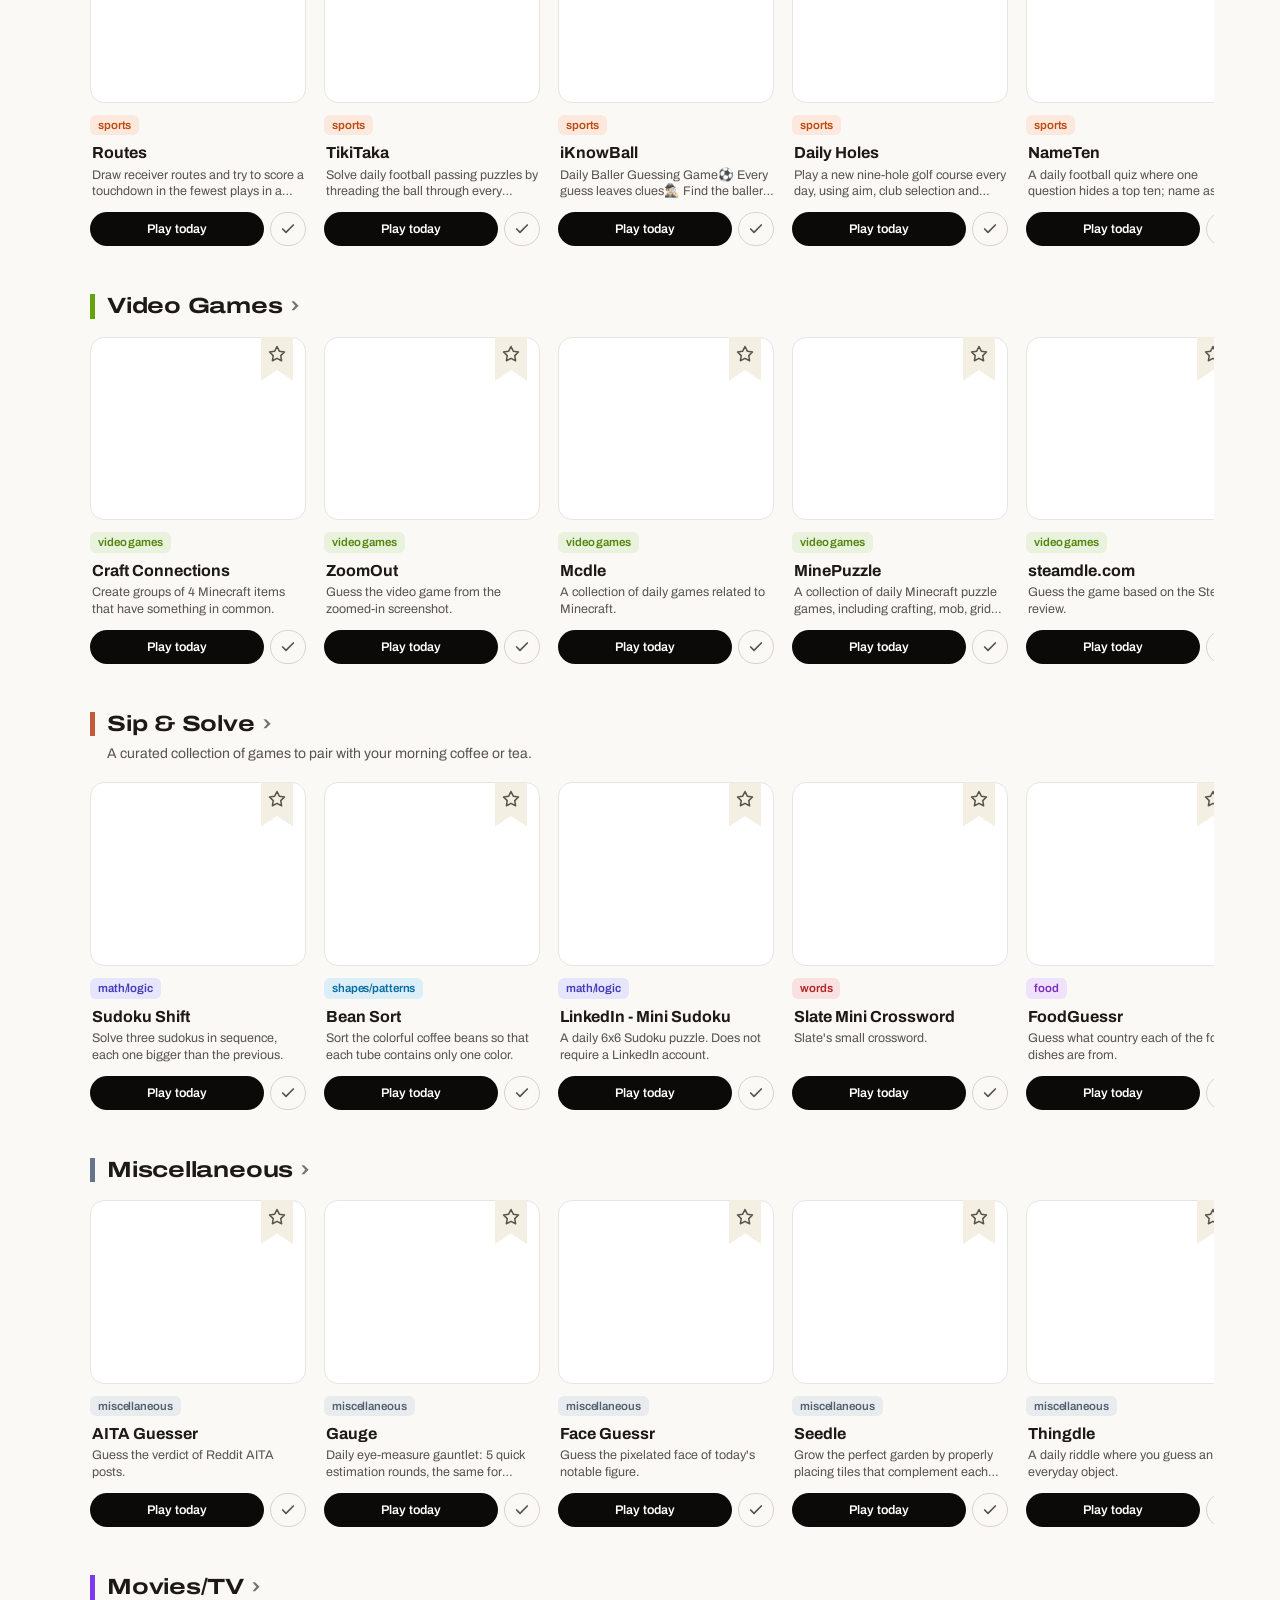
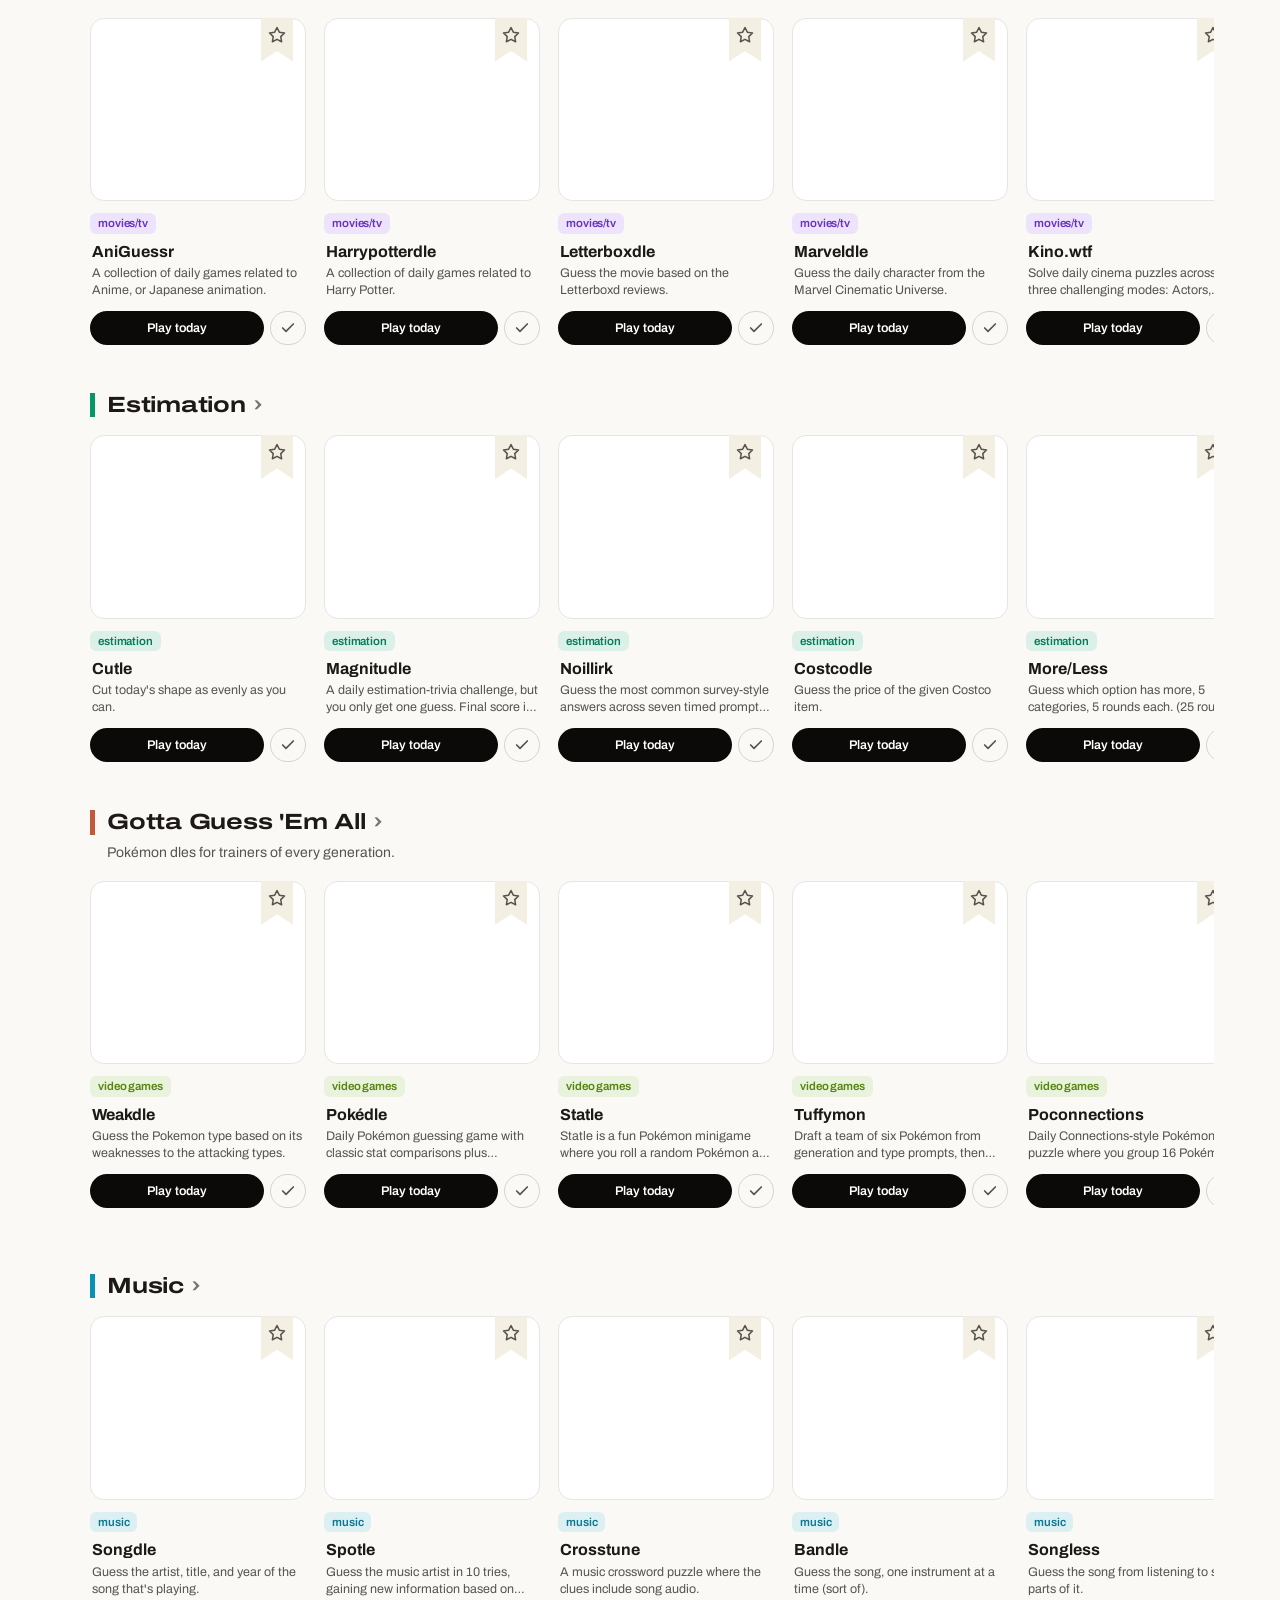
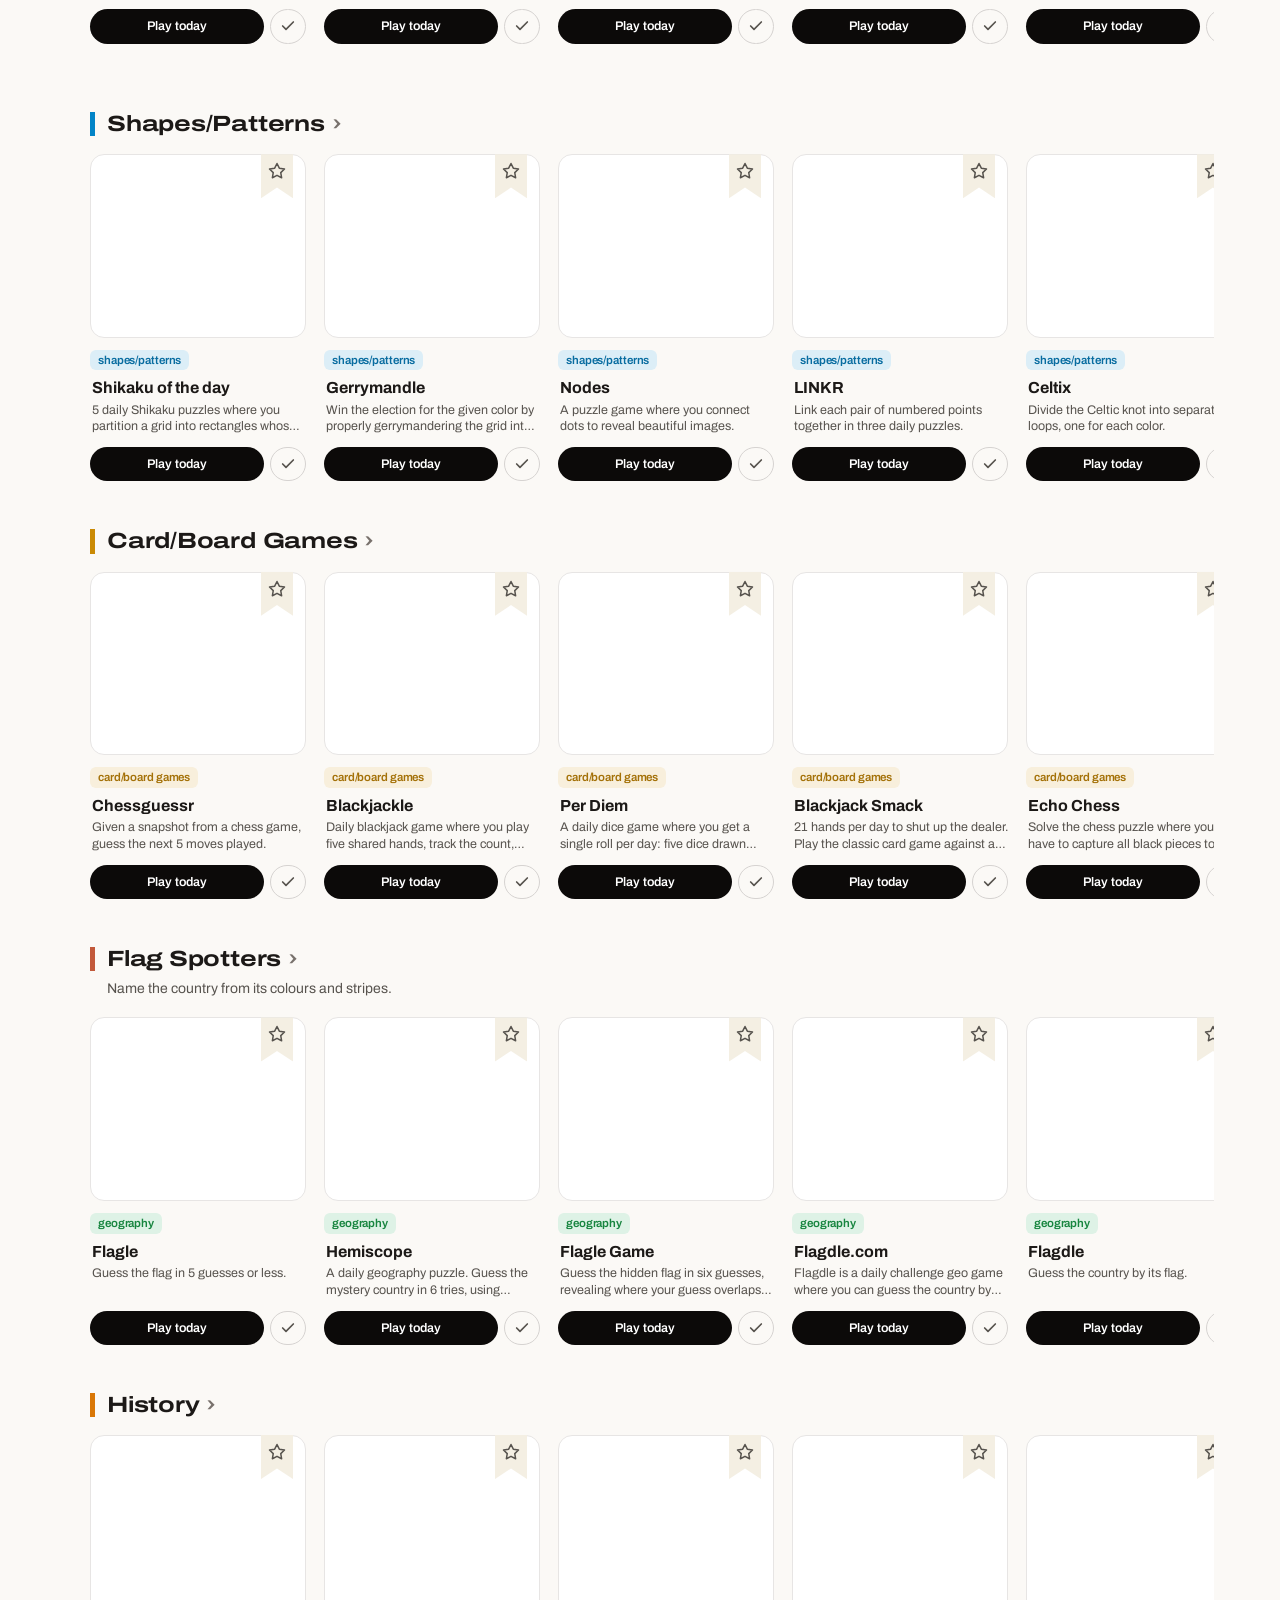
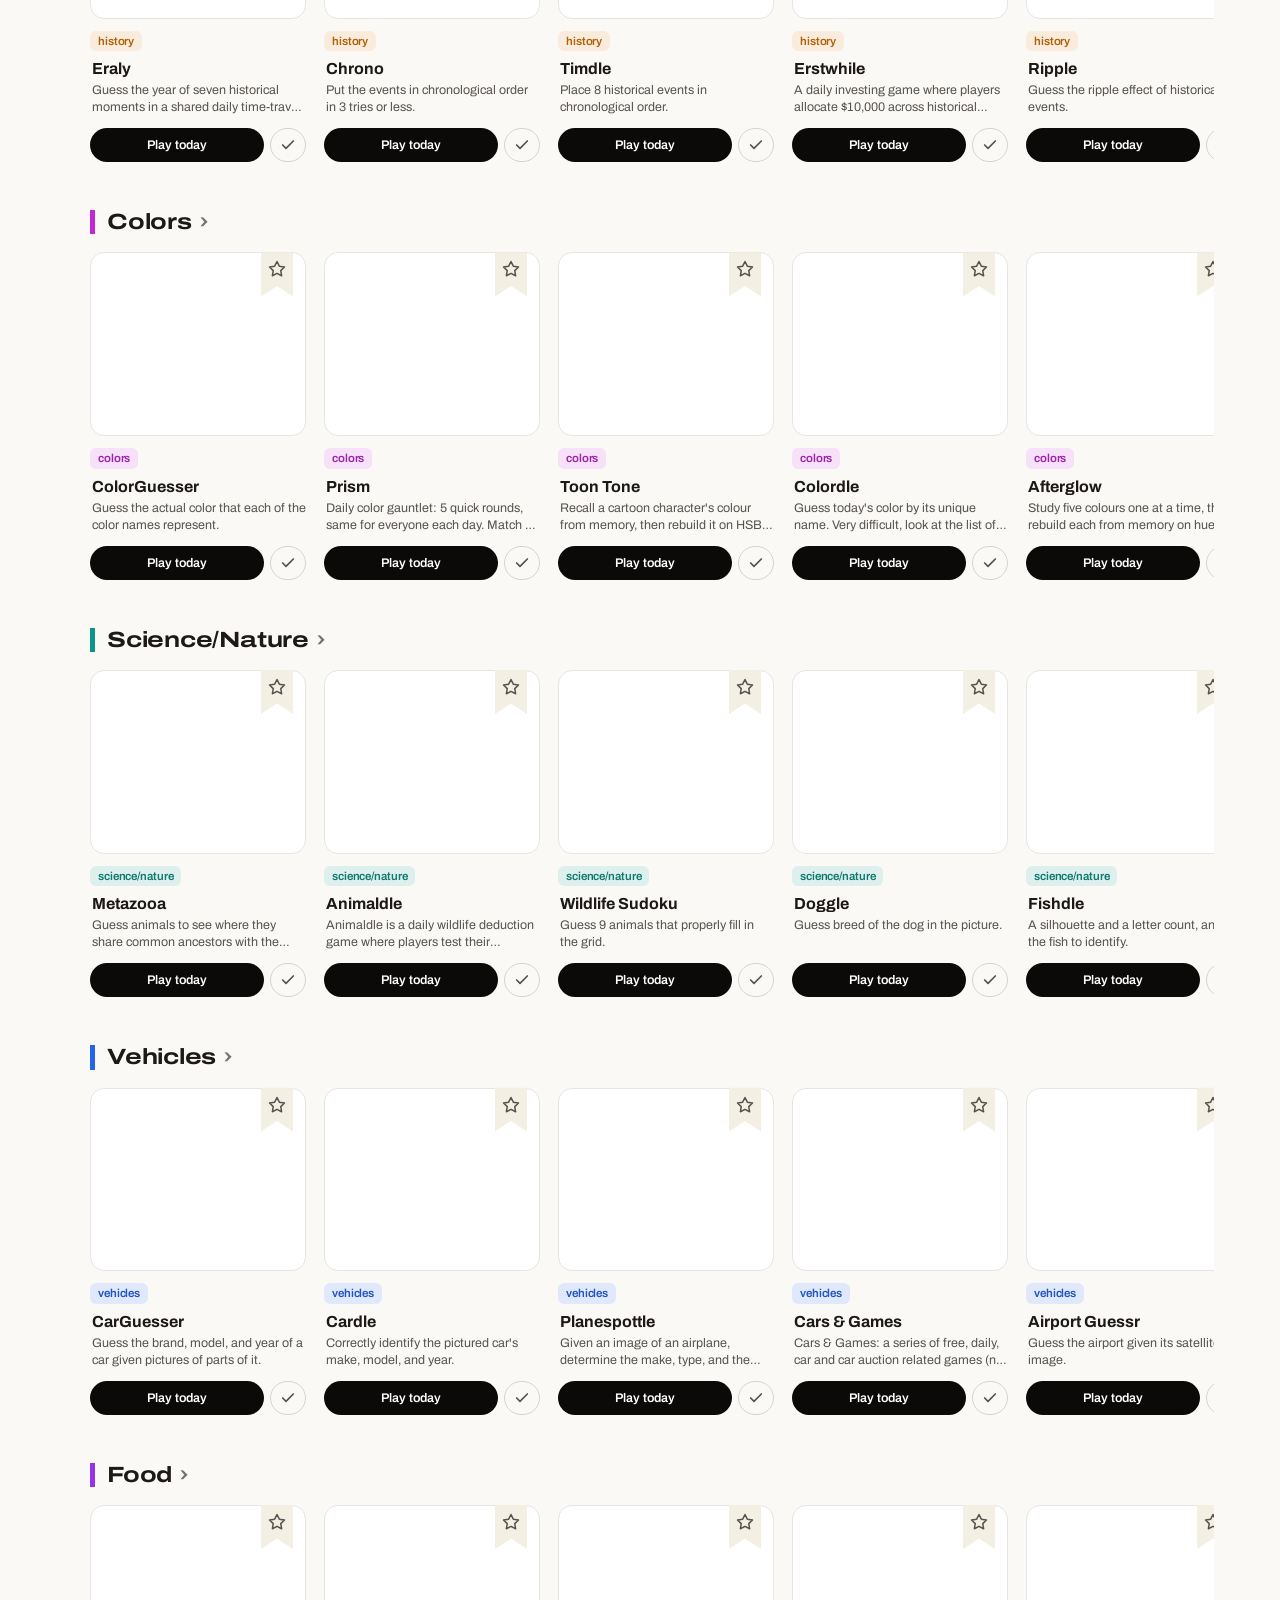
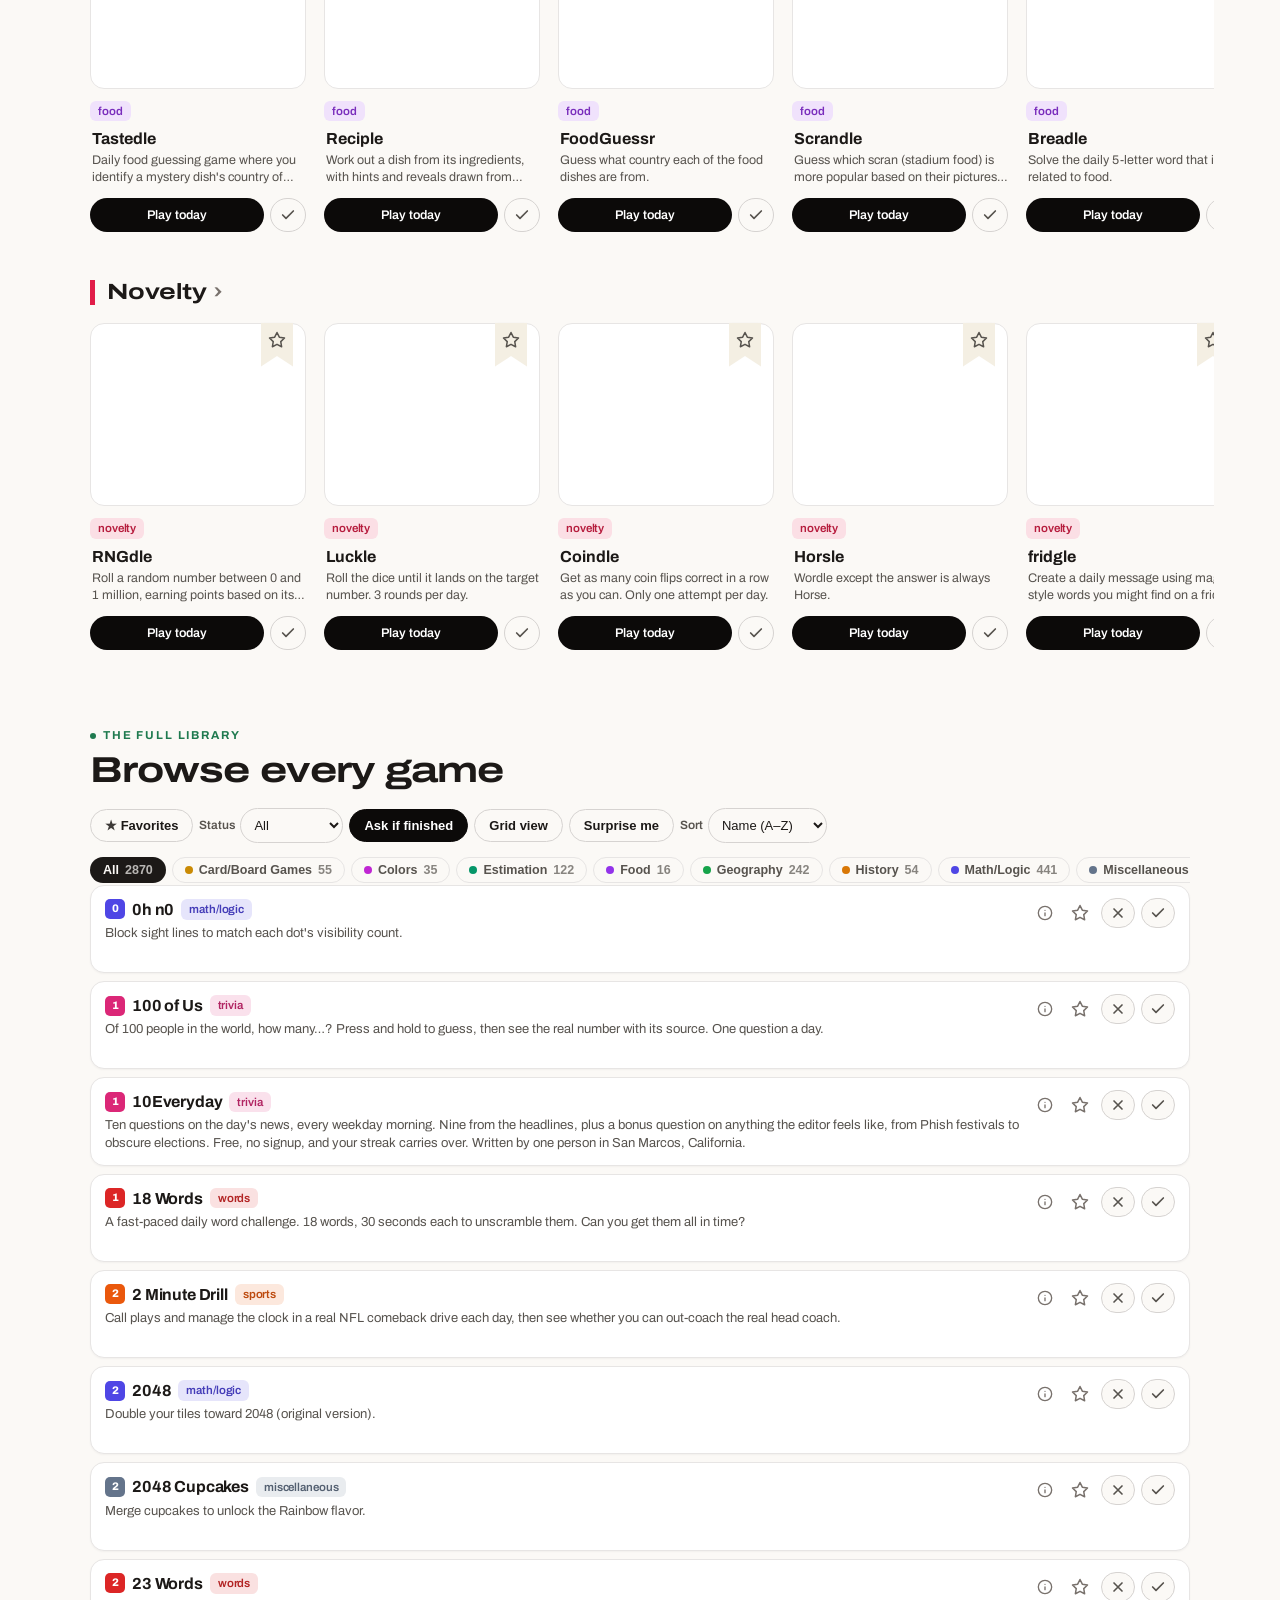
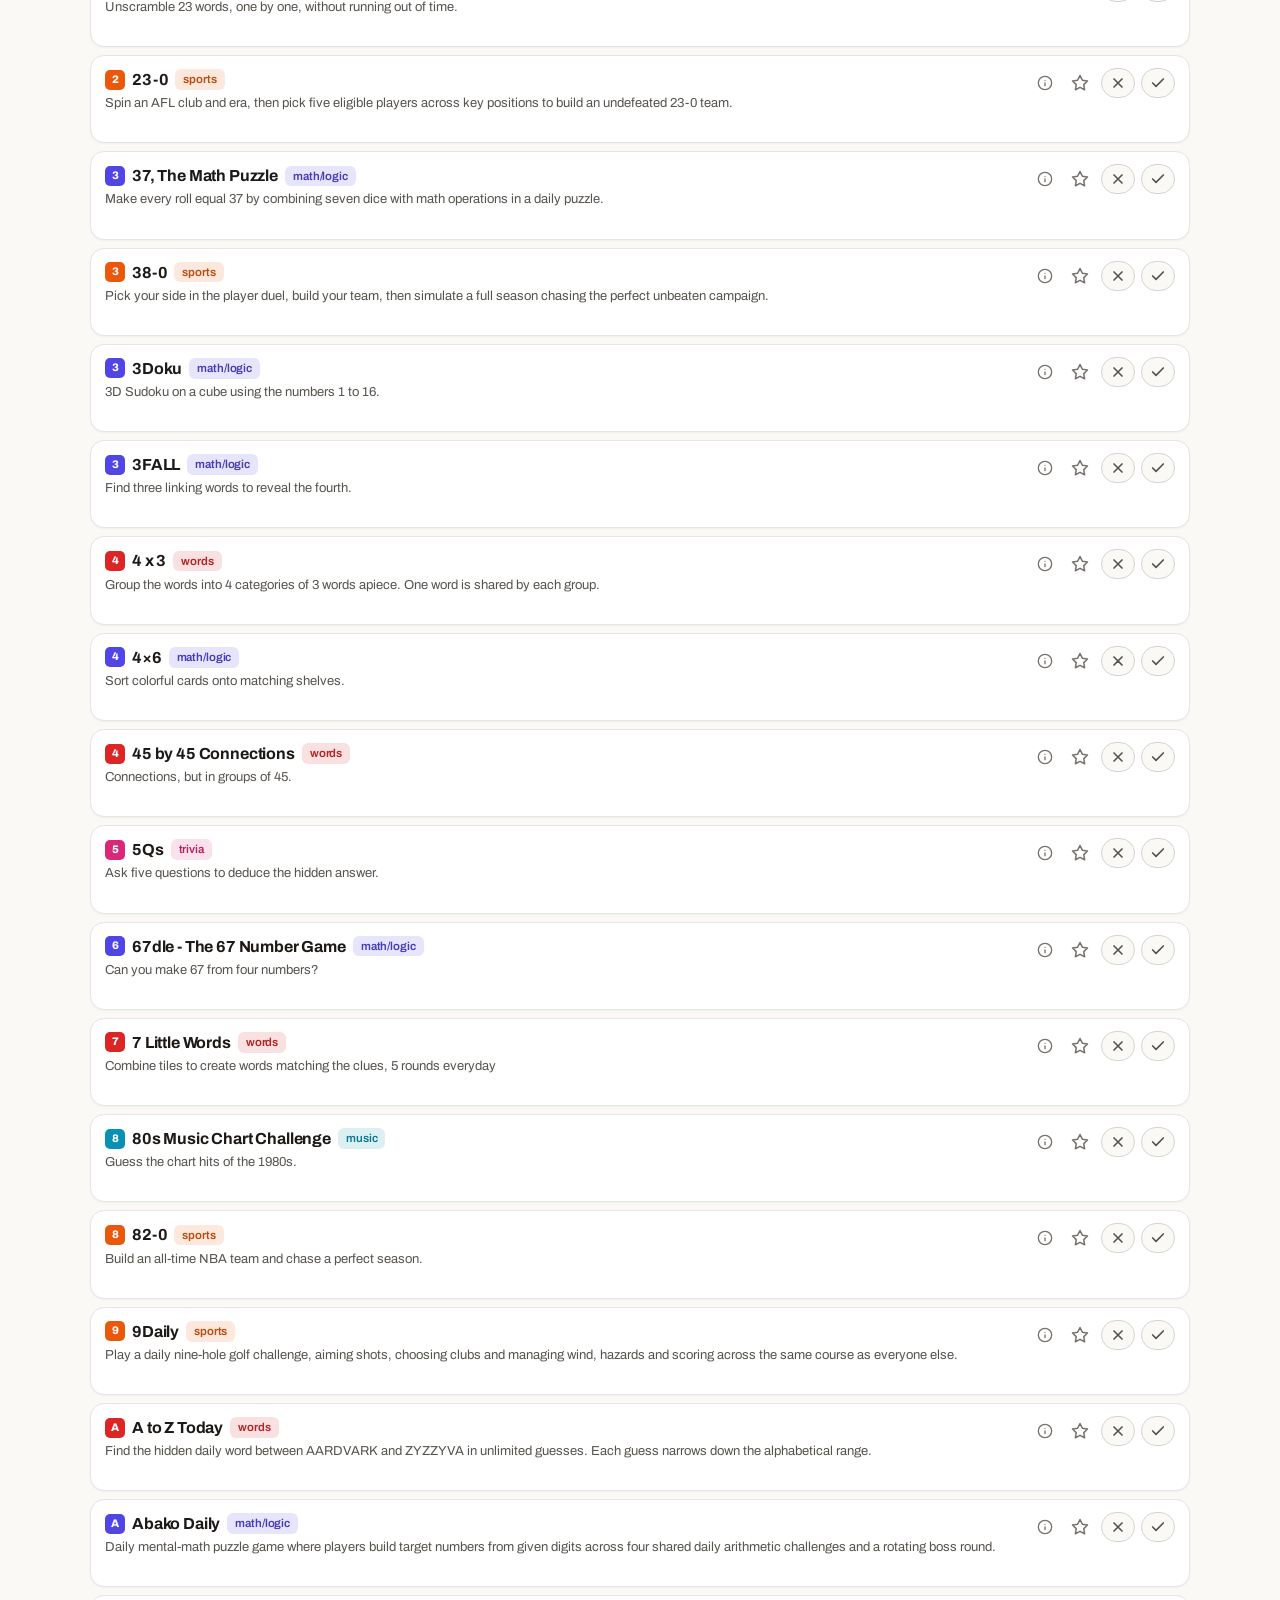
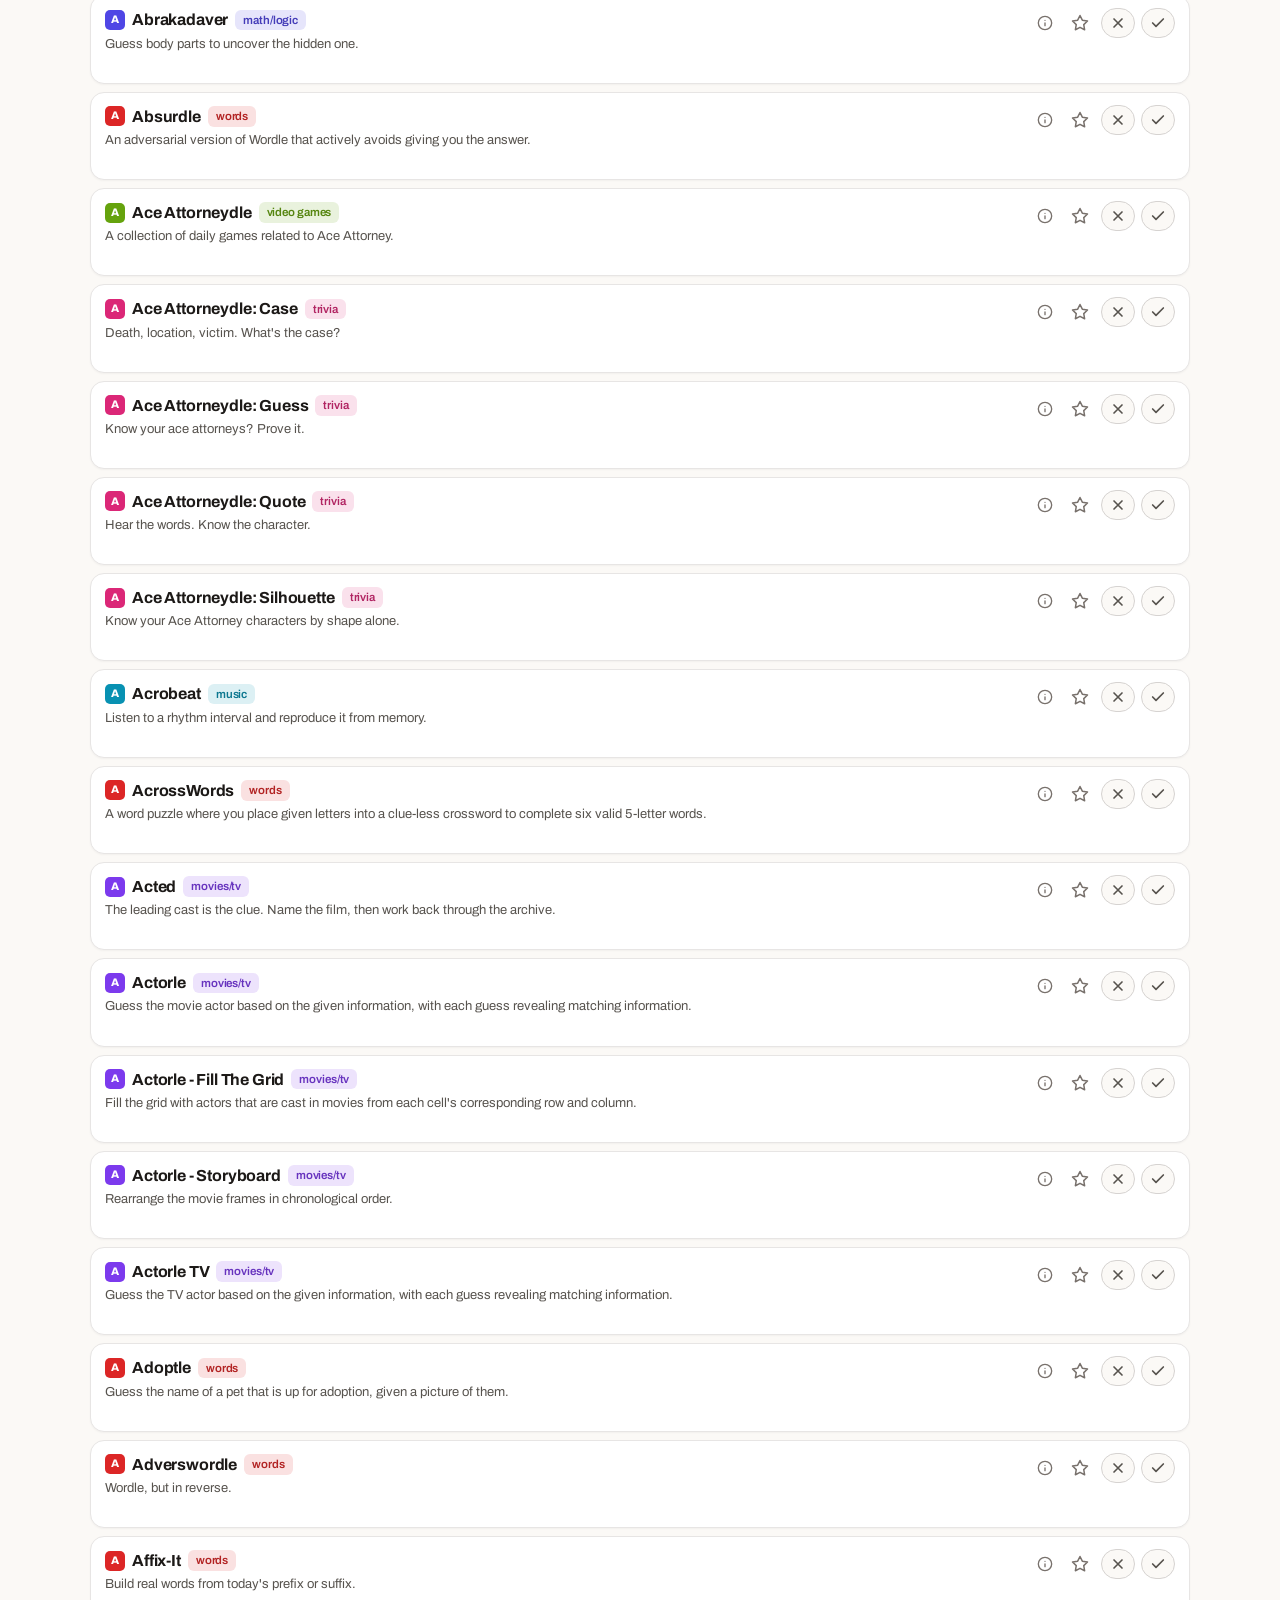
==== commit 16aa899c: "Add an on/off switch for the "Did you finish?" reminder The only way to turn the reminder off was th" ====
--- a/index.html
+++ b/index.html
@@ -104,7 +104,7 @@
             <option value="done">Completed</option>
           </select>
         </label>
-        <button id="askReturn" class="toggle-btn" aria-pressed="true" title="When you return to this tab after opening a game, ask if you finished it">Ask on return</button>
+        <button id="askReturn" class="toggle-btn" aria-pressed="true" title="When you return to this tab after opening a game, ask if you finished it (also in Settings)">Ask if finished</button>
         <button id="viewToggle" class="toggle-btn" title="Switch between list and grid" aria-label="Toggle view">Grid view</button>
         <button id="surpriseBtn" class="toggle-btn" title="Open a random game from your current filters (shortcut: R)">Surprise me</button>
         <label class="sort-wrap">
--- a/styles.css
+++ b/styles.css
@@ -1058,6 +1058,32 @@
   padding: 8px 12px; font-size: 13px; font-weight: 700; cursor: pointer; white-space: nowrap;
   background: var(--bg); color: var(--text); transition: all .12s;
 }
+.fp-stop {
+  align-self: flex-start; margin-top: 3px; padding: 0; border: none; background: none;
+  font: inherit; font-size: 11.5px; color: var(--text-dimmer); text-decoration: underline; text-underline-offset: 2px; cursor: pointer;
+}
+.fp-stop:hover { color: var(--text); }
+
+/* On/off switch rows (Settings) — a styled checkbox, so it stays keyboard- and screen-reader-friendly. */
+.switch-row {
+  display: flex; align-items: center; gap: 16px; margin: 0 18px; padding: 12px 14px;
+  border: 1px solid var(--border); border-radius: 14px; background: var(--card); cursor: pointer;
+}
+.switch-text { display: flex; flex-direction: column; gap: 2px; flex: 1; min-width: 0; }
+.switch-text b { font-size: 14.5px; }
+.switch-text span { font-size: 12.5px; color: var(--text-dim); line-height: 1.4; }
+.switch {
+  appearance: none; -webkit-appearance: none; flex-shrink: 0; margin: 0;
+  width: 44px; height: 26px; border-radius: 999px; background: var(--border-strong);
+  position: relative; cursor: pointer; transition: background .15s;
+}
+.switch::after {
+  content: ""; position: absolute; top: 3px; left: 3px; width: 20px; height: 20px; border-radius: 50%;
+  background: #fff; box-shadow: 0 1px 3px rgba(0,0,0,.25); transition: transform .15s;
+}
+.switch:checked { background: var(--done); }
+.switch:checked::after { transform: translateX(18px); }
+.switch:focus-visible { outline: 2px solid var(--accent); outline-offset: 2px; }
 .fp-yes { background: var(--done); border-color: var(--done); color: #fff; }
 .fp-yes:hover { filter: brightness(1.05); }
 .fp-no:hover { border-color: var(--text-dim); }
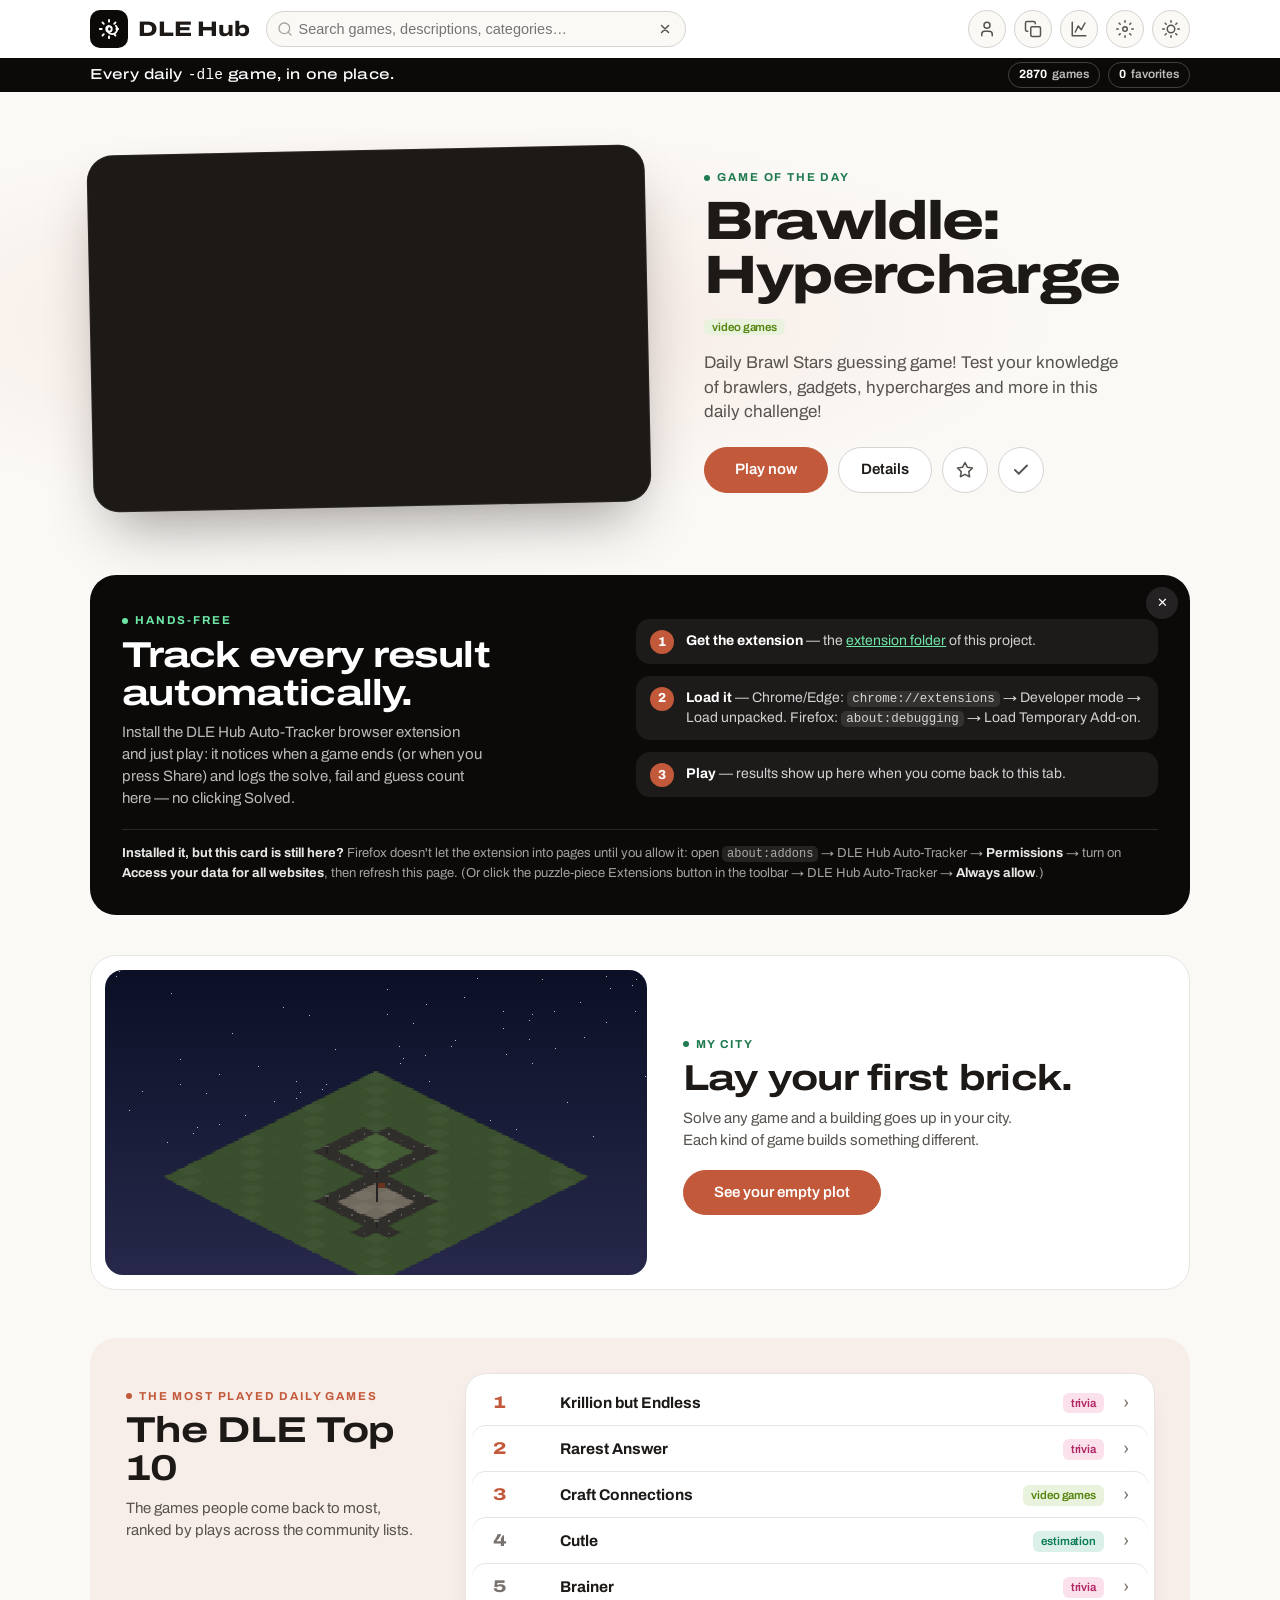
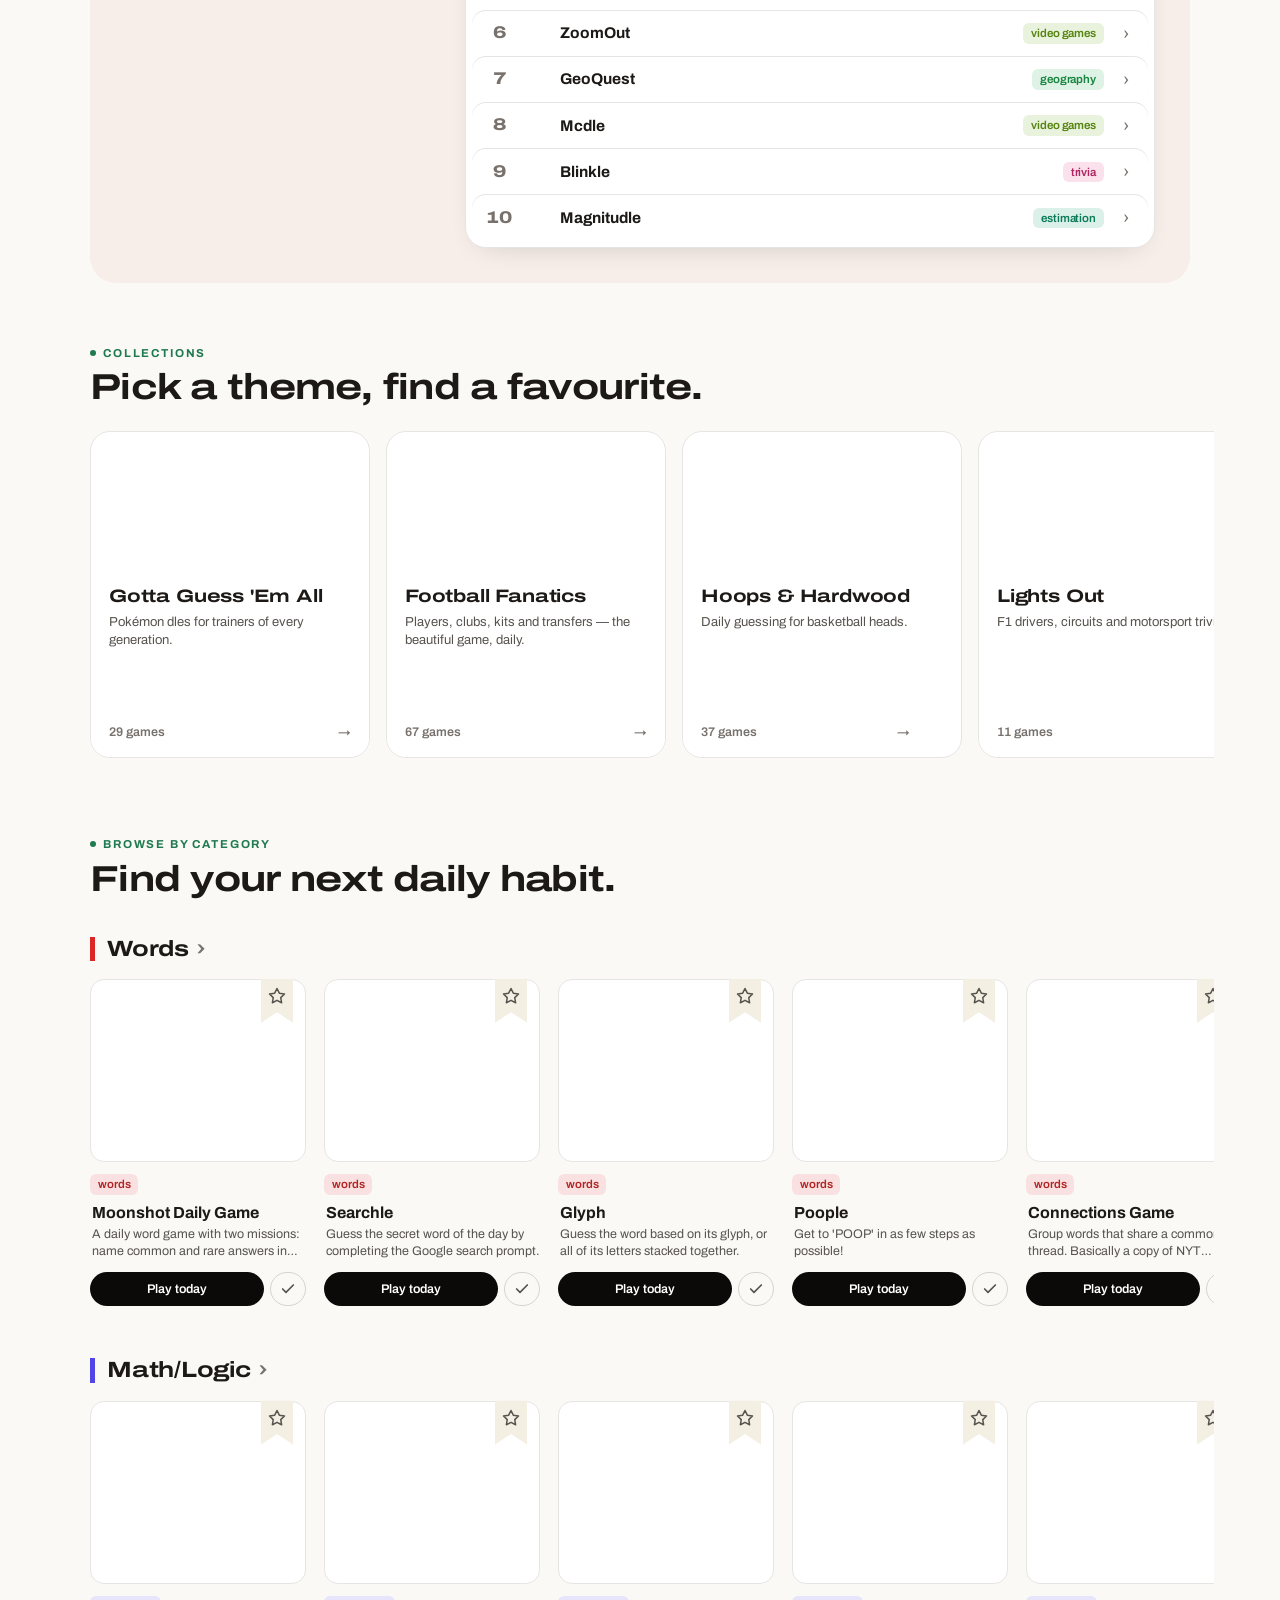
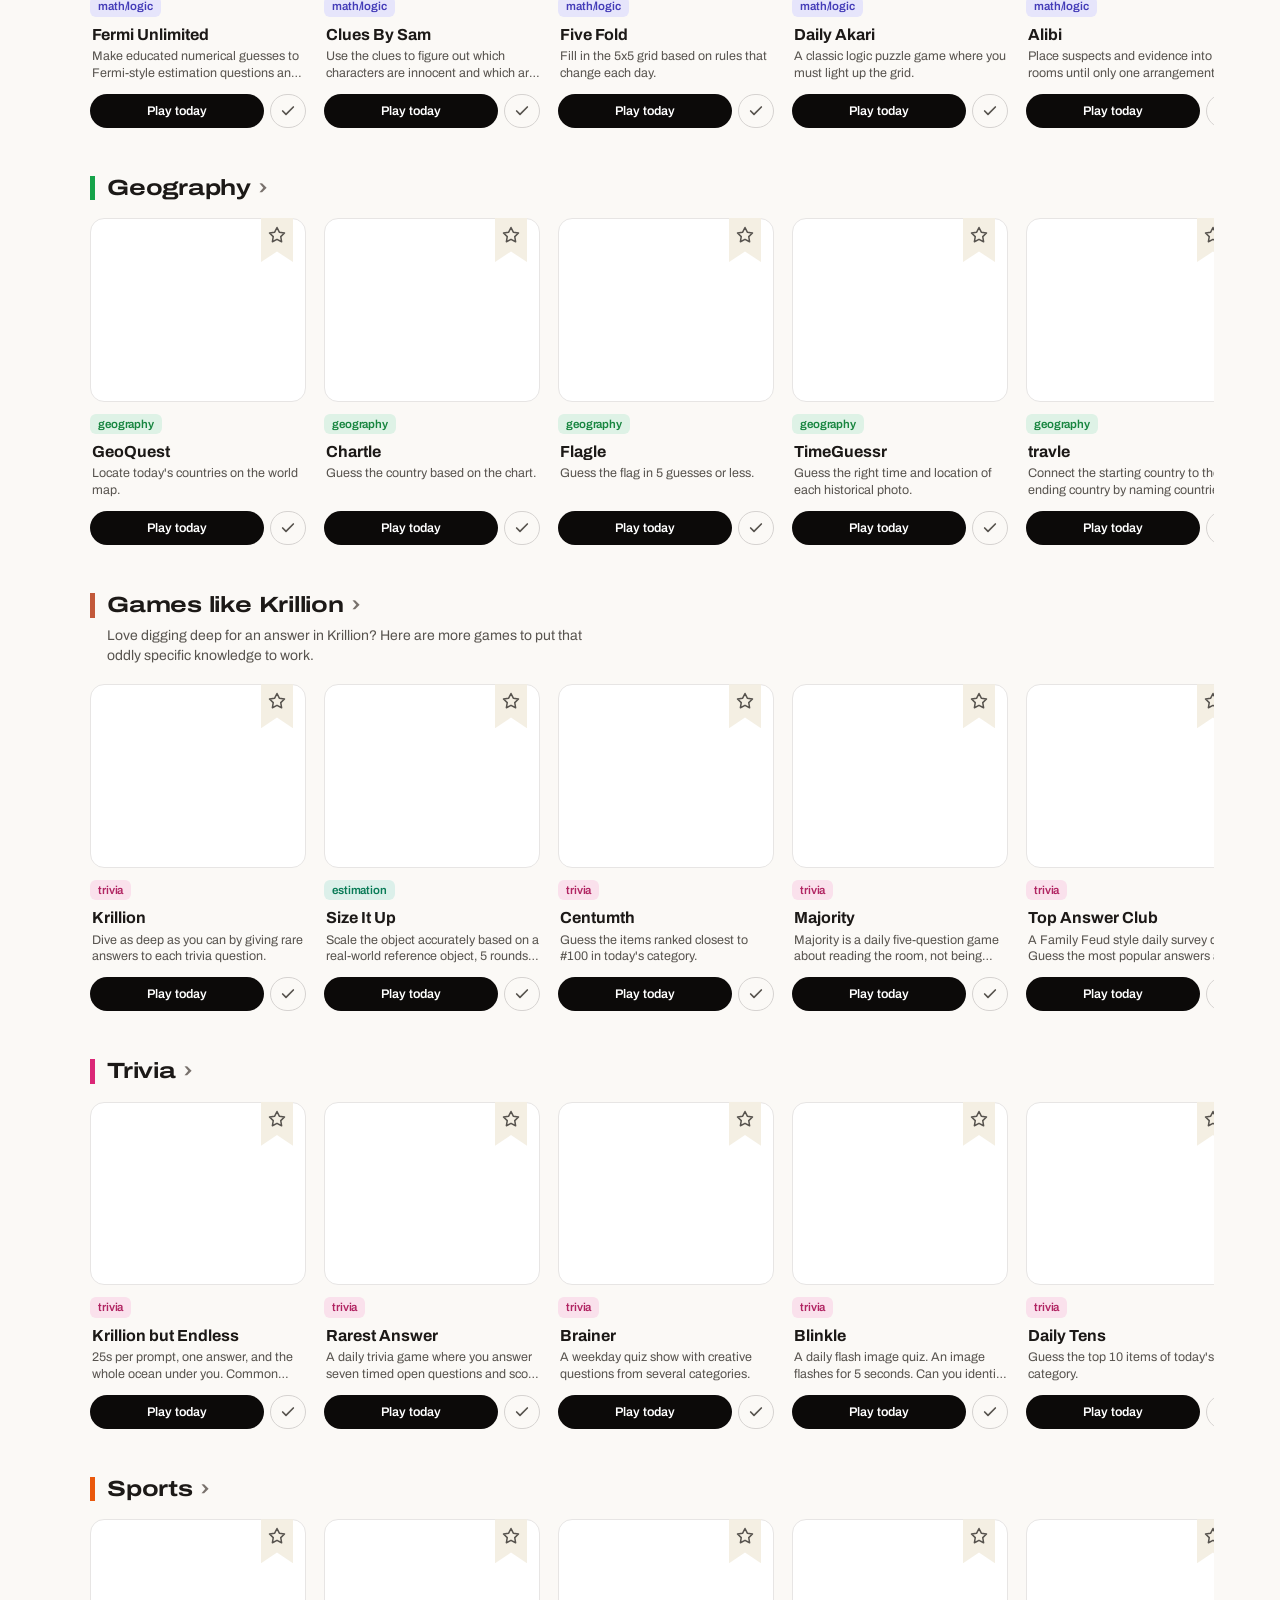
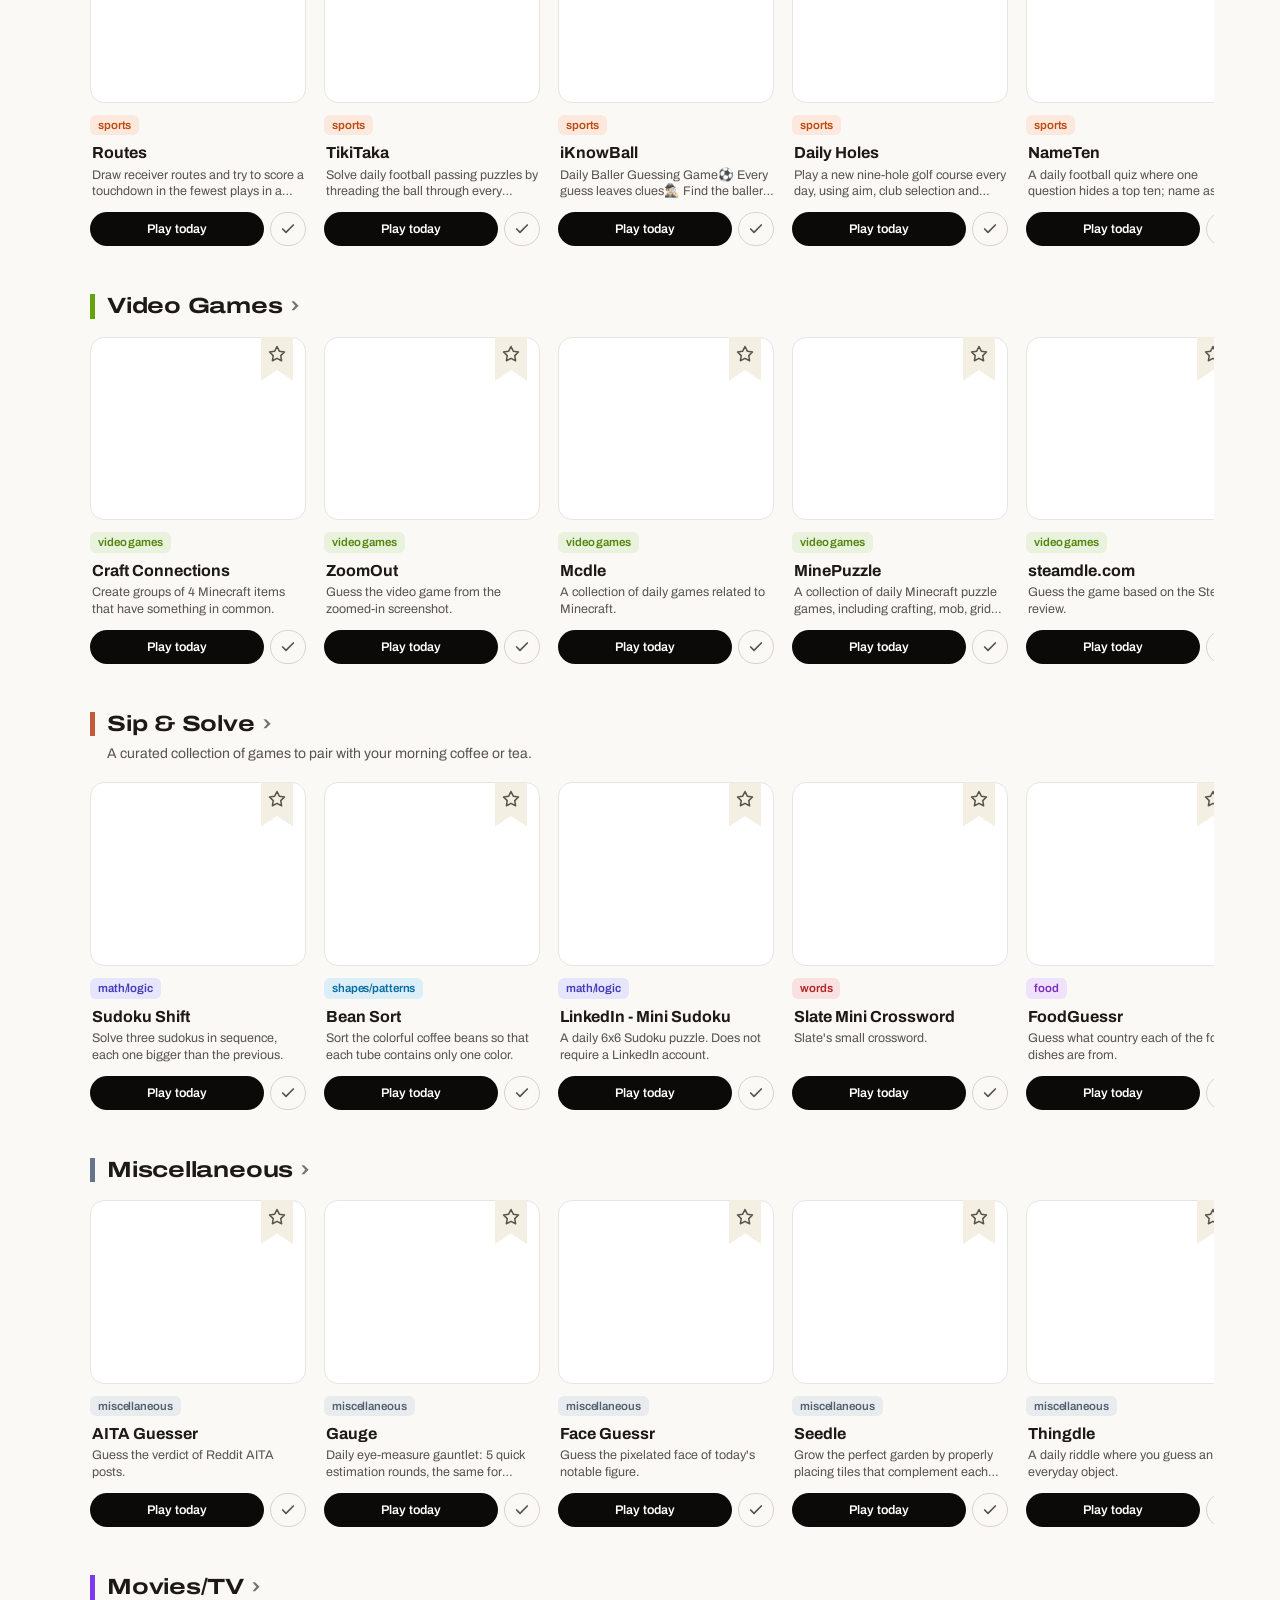
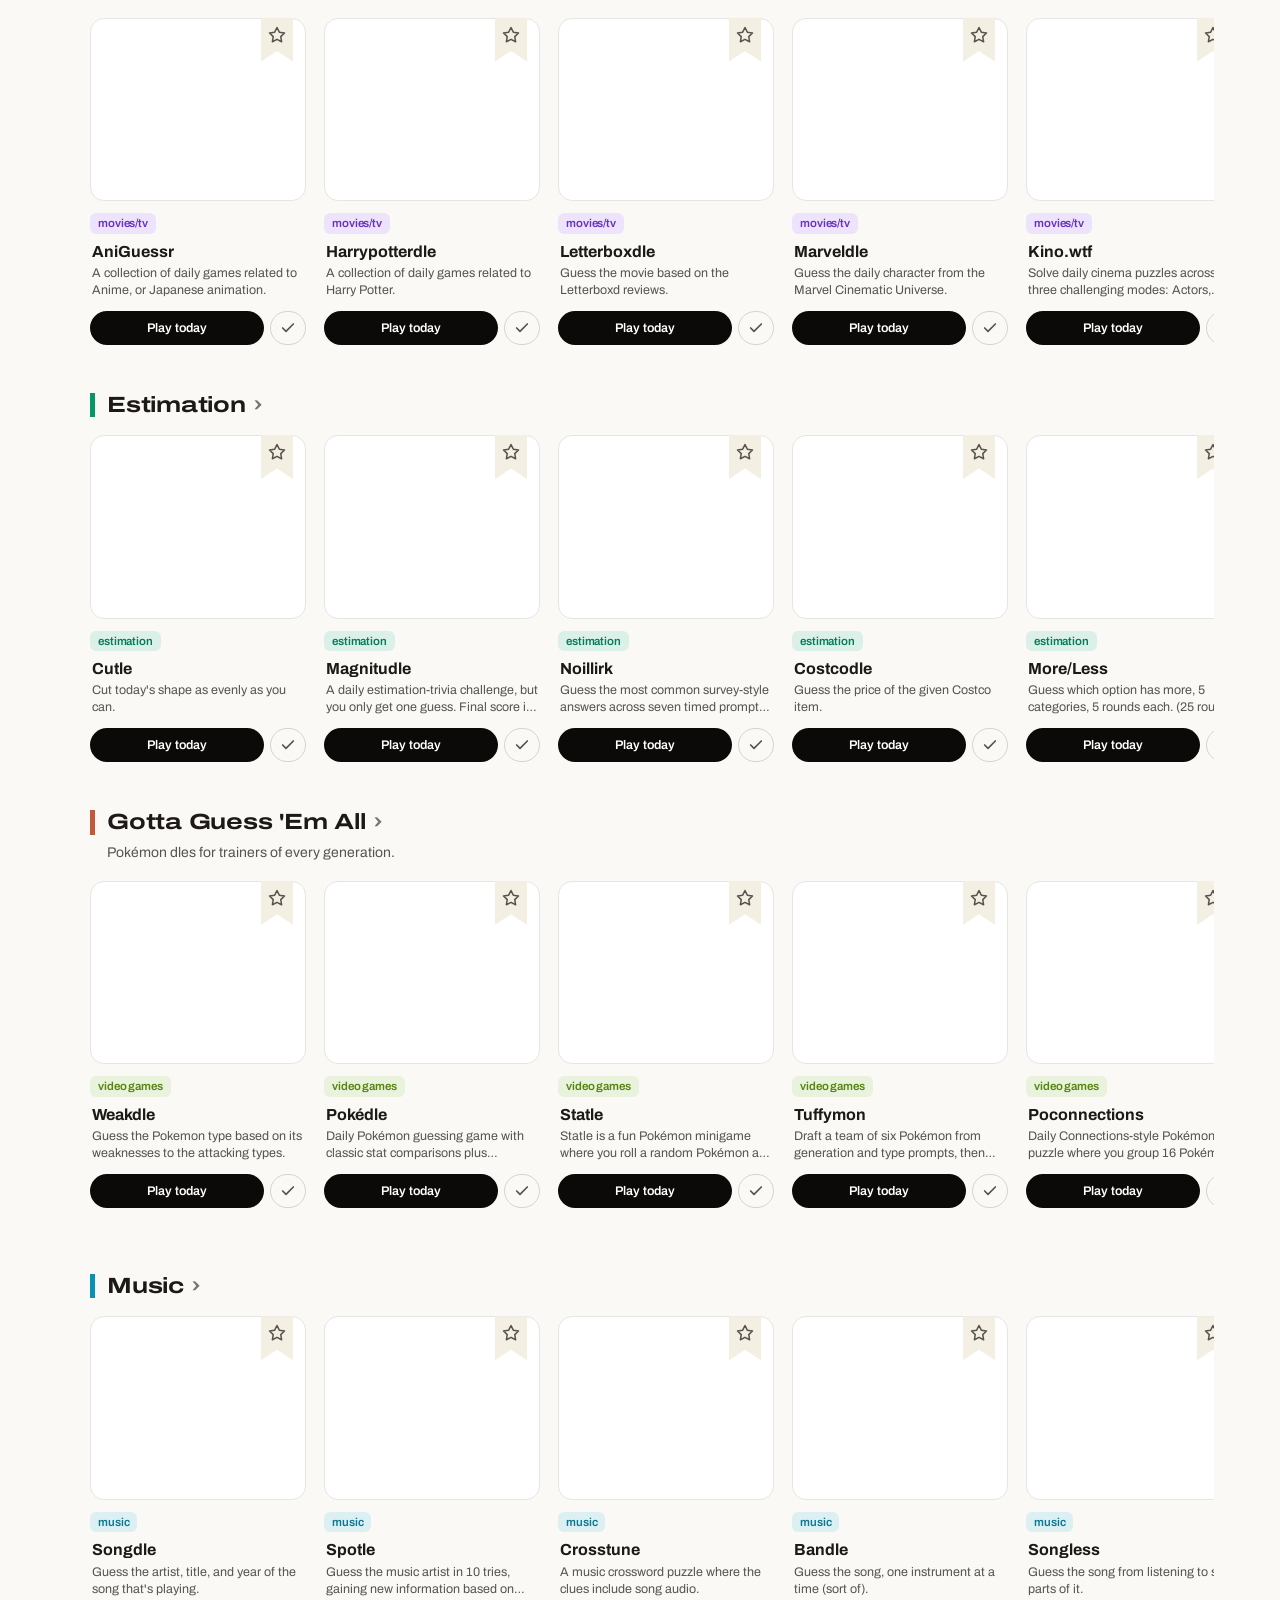
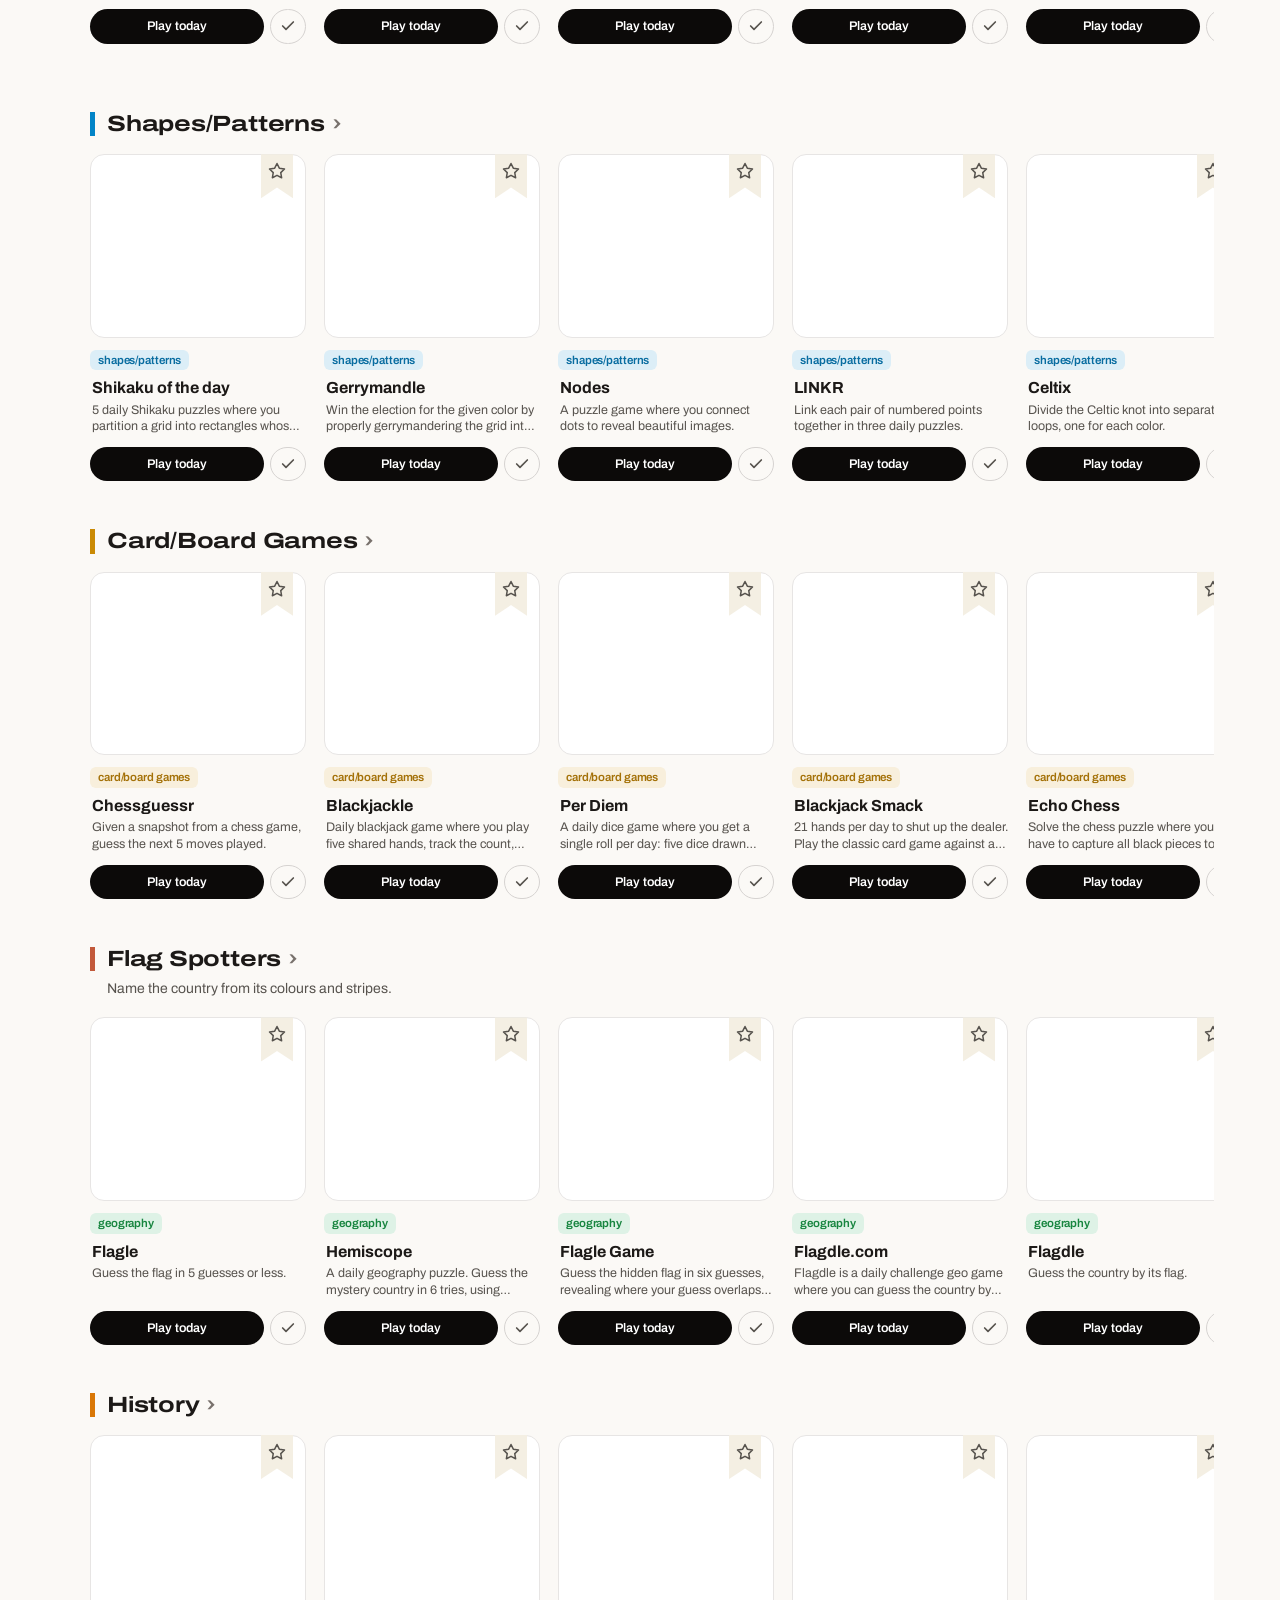
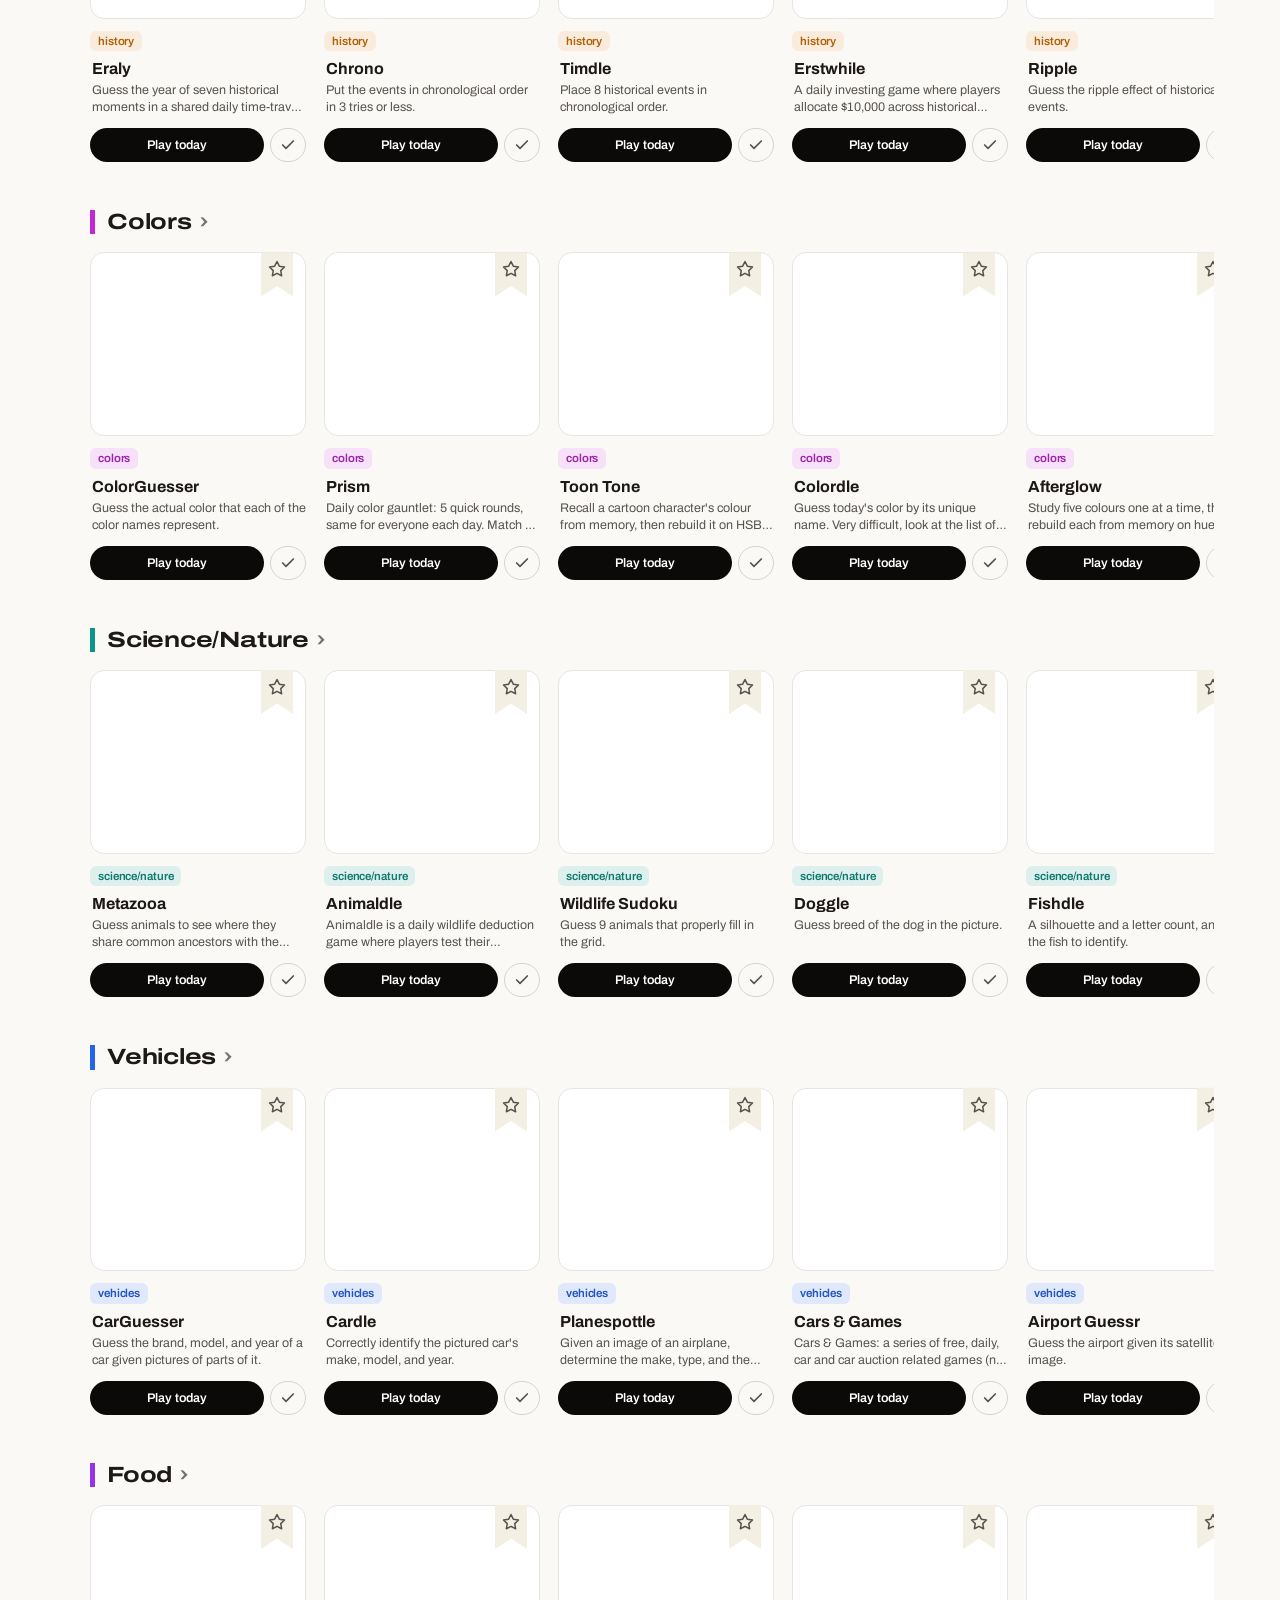
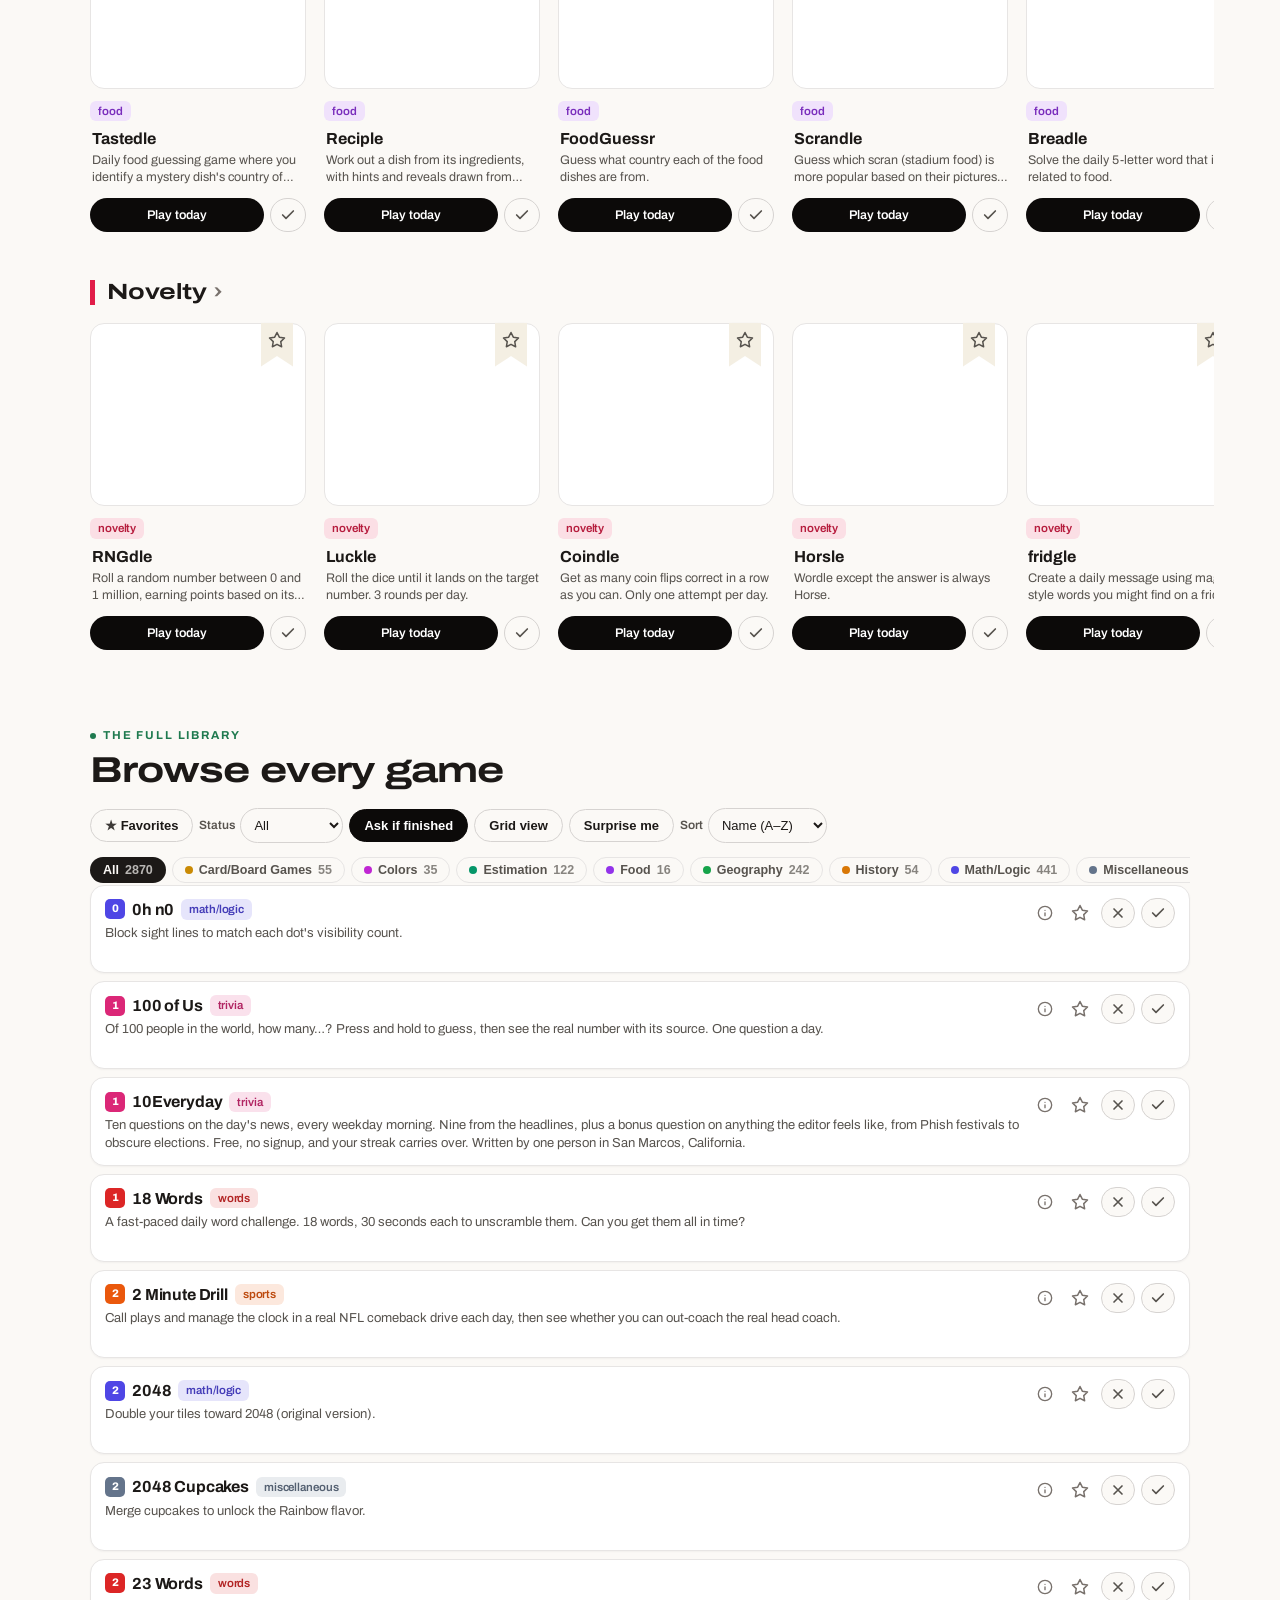
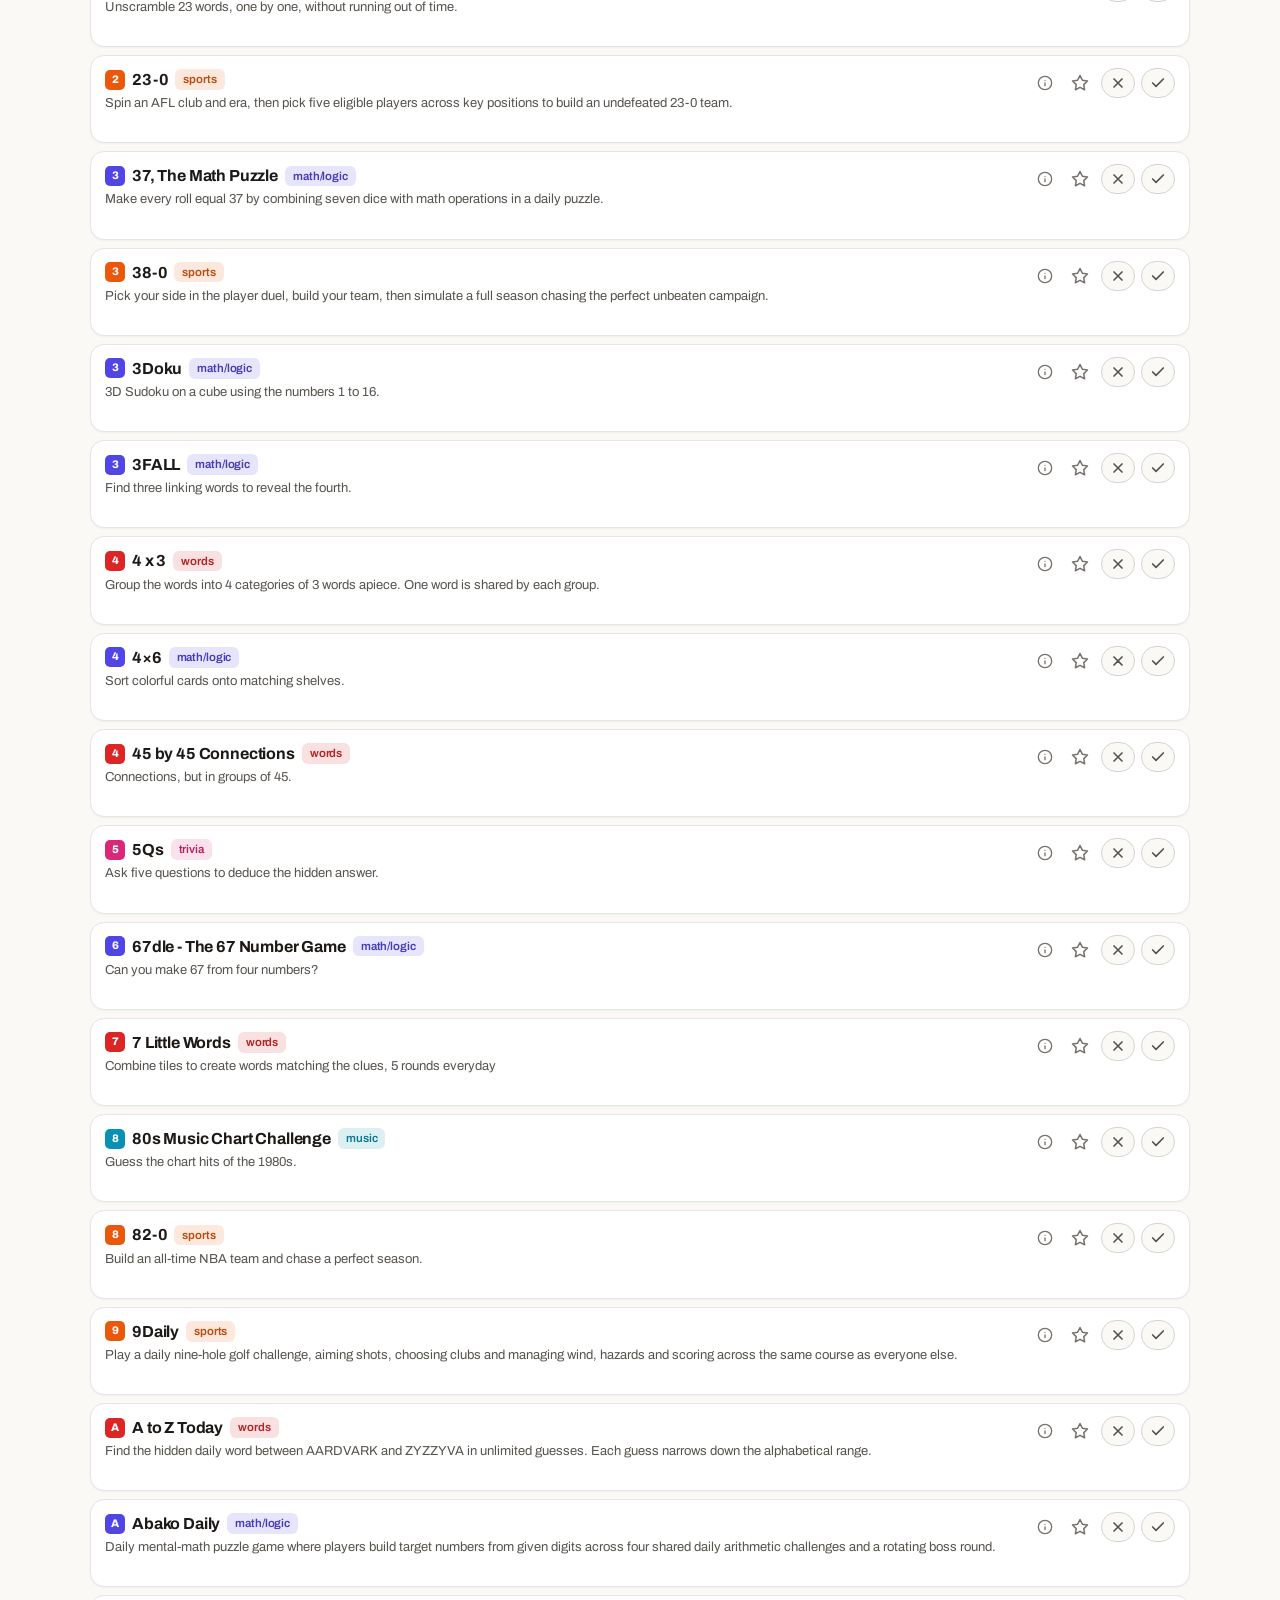
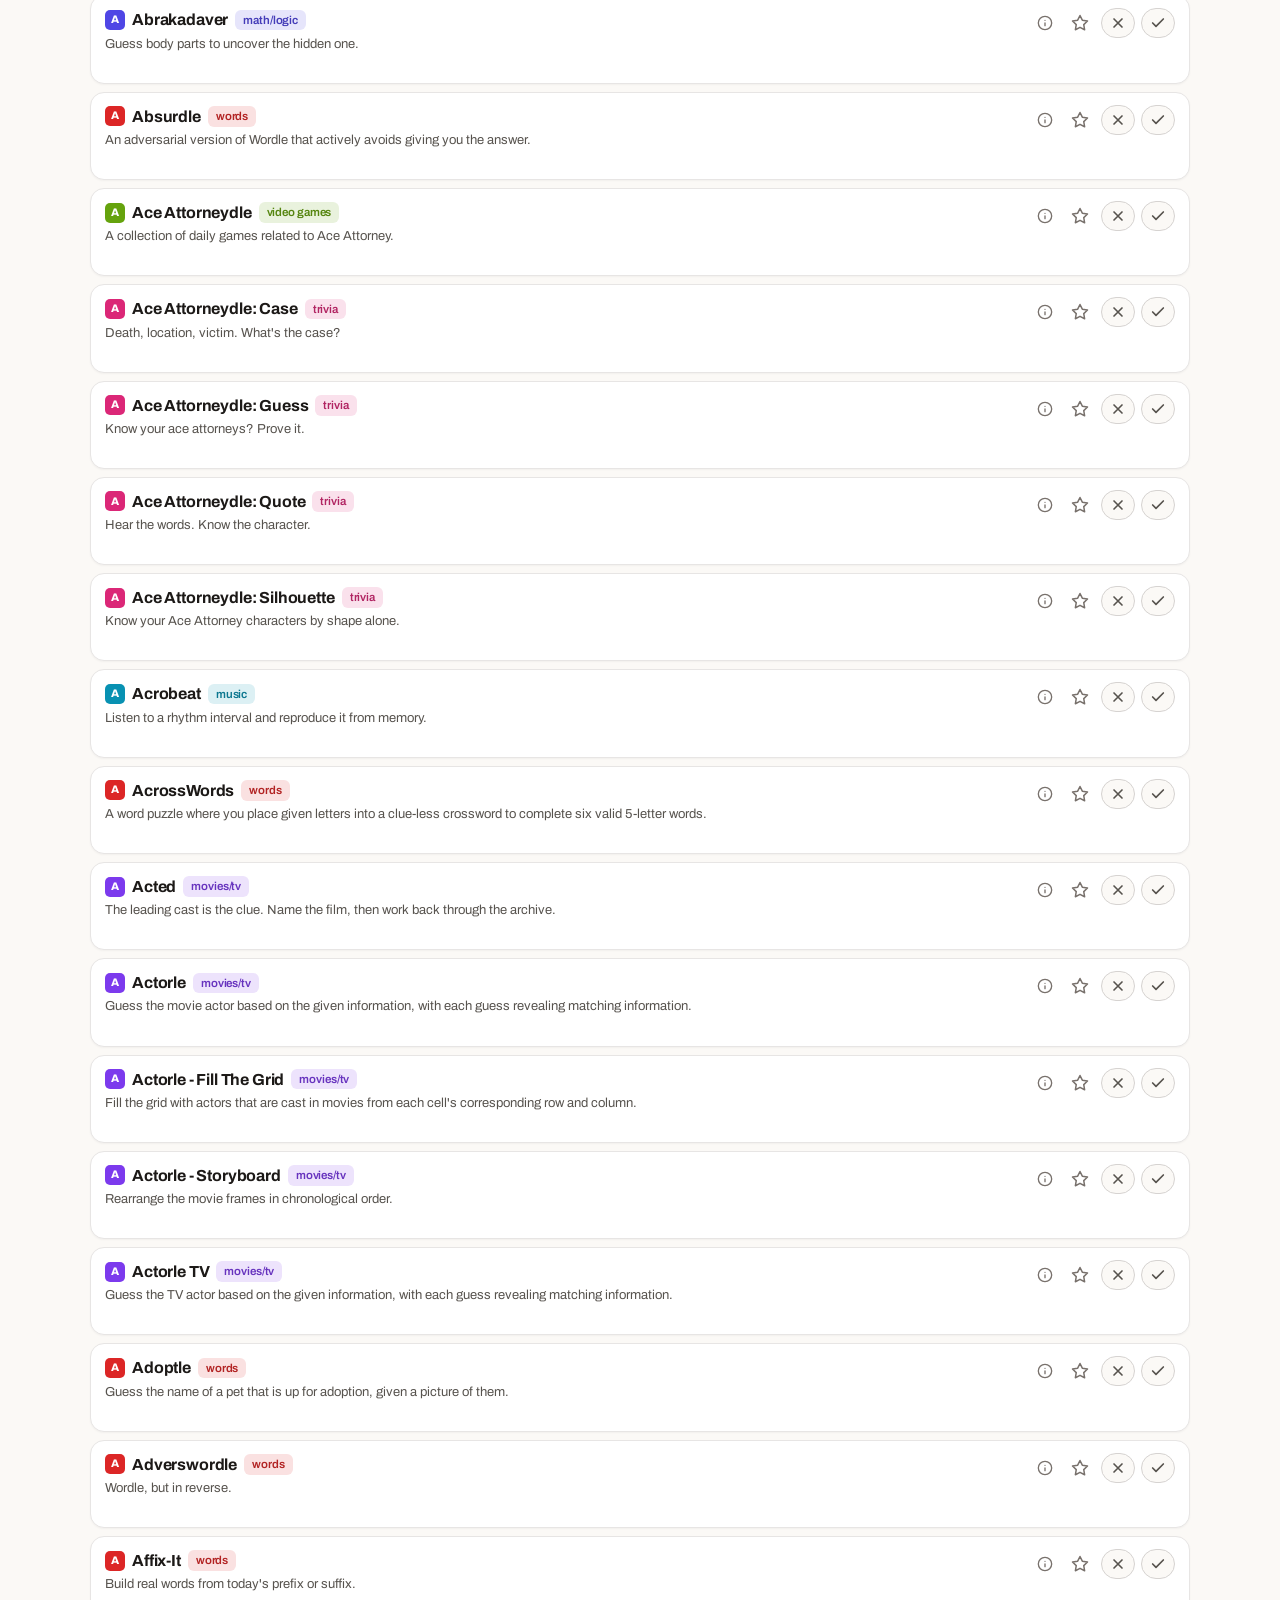
==== commit ad5853b2: "Keep the full header on game, collection and city pages Opening a game used to hide the header (logo" ====
--- a/index.html
+++ b/index.html
@@ -27,14 +27,14 @@
   <a class="skip-link" href="#mainGrid">Skip to games</a>
   <header class="app-header">
     <div class="header-top" id="headerTop">
-      <div class="brand">
+      <a class="brand" href="./" id="homeLink" aria-label="DLE Hub — home">
         <span class="brand-logo" aria-hidden="true">
           <svg viewBox="0 0 24 24" fill="none" stroke="currentColor" stroke-width="2" stroke-linecap="round" stroke-linejoin="round"><path d="M19.5 8.5c.83.83 1.5 2.17 1.5 3.5a5.5 5.5 0 0 1-11 0c0-1.33.67-2.67 1.5-3.5"/><path d="M12 2v2"/><path d="M4.93 4.93l1.41 1.41"/><path d="M2 12h2"/><path d="M4.93 19.07l1.41-1.41"/><path d="M12 20v2"/><path d="M19.07 19.07l-1.41-1.41"/><path d="M22 12h-2"/><path d="M19.07 4.93l-1.41 1.41"/><circle cx="12" cy="12" r="3"/></svg>
         </span>
         <div>
           <h1>DLE Hub</h1>
         </div>
-      </div>
+      </a>
       <div class="search-wrap">
         <span class="search-icon" aria-hidden="true">
           <svg viewBox="0 0 24 24" fill="none" stroke="currentColor" stroke-width="2" stroke-linecap="round" stroke-linejoin="round"><circle cx="11" cy="11" r="8"/><path d="m21 21-4.3-4.3"/></svg>
@@ -63,21 +63,19 @@
       </div>
     </div>
 
-    <div class="page-topbar" id="pageTopbar" hidden>
-      <button id="pageBack" class="page-back" aria-label="Back to all games">← Back</button>
-      <h2 class="page-title" id="pageTitle"></h2>
-      <button id="pageShare" class="page-share" title="Copy link to this page" aria-label="Copy link">🔗</button>
-      <button id="pageTheme" class="icon-btn" title="Toggle light / dark" aria-label="Toggle theme">
-        <svg viewBox="0 0 24 24" fill="none" stroke="currentColor" stroke-width="2" stroke-linecap="round" stroke-linejoin="round" aria-hidden="true"><circle cx="12" cy="12" r="5"/><path d="M12 1v2M12 21v2M4.22 4.22l1.42 1.42M18.36 18.36l1.42 1.42M1 12h2M21 12h2M4.22 19.78l1.42-1.42M18.36 5.64l1.42-1.42"/></svg>
-      </button>
-    </div>
-
     <!-- Black tagline band under the header row; also carries the streak/progress stats. -->
     <div class="band" id="band">
       <div class="band-inner">
         <p class="band-tagline">Every daily <span class="mono">-dle</span> game, in one place.</p>
         <div class="stats" id="stats" aria-live="polite"></div>
       </div>
+    </div>
+
+    <!-- On game / collection / city pages: a slim Back + title row under the full header. -->
+    <div class="page-topbar" id="pageTopbar" hidden>
+      <button id="pageBack" class="page-back" aria-label="Back to all games">← Back</button>
+      <h2 class="page-title" id="pageTitle"></h2>
+      <button id="pageShare" class="page-share" title="Copy link to this page" aria-label="Copy link">🔗</button>
     </div>
   </header>
 
--- a/styles.css
+++ b/styles.css
@@ -91,7 +91,7 @@
      don't sit under the clock/battery, and extend the header's own background up under it. */
   padding-top: calc(10px + env(safe-area-inset-top));
 }
-body.page-open .app-header { padding-bottom: 10px; border-bottom: 1px solid var(--border); }
+body.page-open .app-header { border-bottom: 1px solid var(--border); }
 .header-top { display: flex; align-items: center; justify-content: space-between; gap: 12px 16px; flex-wrap: wrap; padding-bottom: 10px; }
 .header-top .search-wrap { flex: 0 1 420px; }
 
@@ -113,7 +113,9 @@
 .band .ring-fg { stroke: #6ee7a7; }
 /* min-width:0 lets the brand text shrink/truncate instead of wrapping into a squeezed
    multi-line mess when the header-btns row doesn't leave it much room (narrow screens). */
-.brand { display: flex; align-items: center; gap: 10px; min-width: 0; flex: 1 1 auto; }
+/* A link home, so it shrinks to its content rather than stretching into a wide hit area. */
+.brand { display: flex; align-items: center; gap: 10px; min-width: 0; flex: 0 1 auto; color: inherit; text-decoration: none; }
+.brand:focus-visible { outline: 2px solid var(--accent); outline-offset: 4px; border-radius: 10px; }
 .brand > div { min-width: 0; }
 .brand-logo {
   display: grid; place-items: center; width: 38px; height: 38px; flex-shrink: 0;
@@ -1138,14 +1140,15 @@
 /* ---------- page view (game / hub detail as a real, linkable page) ---------- */
 /* #mainGrid / #pageView visibility is toggled via the `hidden` attribute in JS
    (keeps only one <main> landmark visible at a time, and plays nice with a11y tools). */
-body.page-open #headerTop,
-body.page-open .band { display: none; }
+/* The full header (logo, search, buttons, band) stays on these pages too; the Back row
+   sits underneath it. */
 body.page-open .page-topbar { display: flex; }
 
 .page-topbar {
   display: none;
   align-items: center;
   gap: 10px;
+  max-width: var(--col); margin-inline: auto; padding: 8px 0;
 }
 .page-back {
   border: 1px solid var(--border-strong); background: var(--bg); color: var(--text);
@@ -1286,6 +1289,16 @@
   /* Phone header: brand + icons on row one, full-width search on row two. The band keeps
      only its stats (scrolling sideways) — the tagline costs a row it can't spare. */
   .header-top .search-wrap { order: 3; flex: 1 1 100%; }
+  /* Keep the logo and all icon buttons on one row; the header stays on game pages too, so
+     every row it spends on a phone is a row of game page you don't see. */
+  .header-top { column-gap: 8px; }
+  .header-btns { gap: 4px; }
+  .header-btns .icon-btn { width: 36px; height: 36px; }
+  .header-btns .icon-btn svg { width: 17px; height: 17px; }
+  .brand { gap: 8px; }
+  .brand h1 { font-size: 16px; }
+  .brand-logo { width: 32px; height: 32px; }
+  .page-topbar { padding: 6px 0; }
   .band-tagline { display: none; }
   .band .stats { flex-wrap: nowrap; overflow-x: auto; scrollbar-width: none; }
   .band .stat { flex-shrink: 0; }
